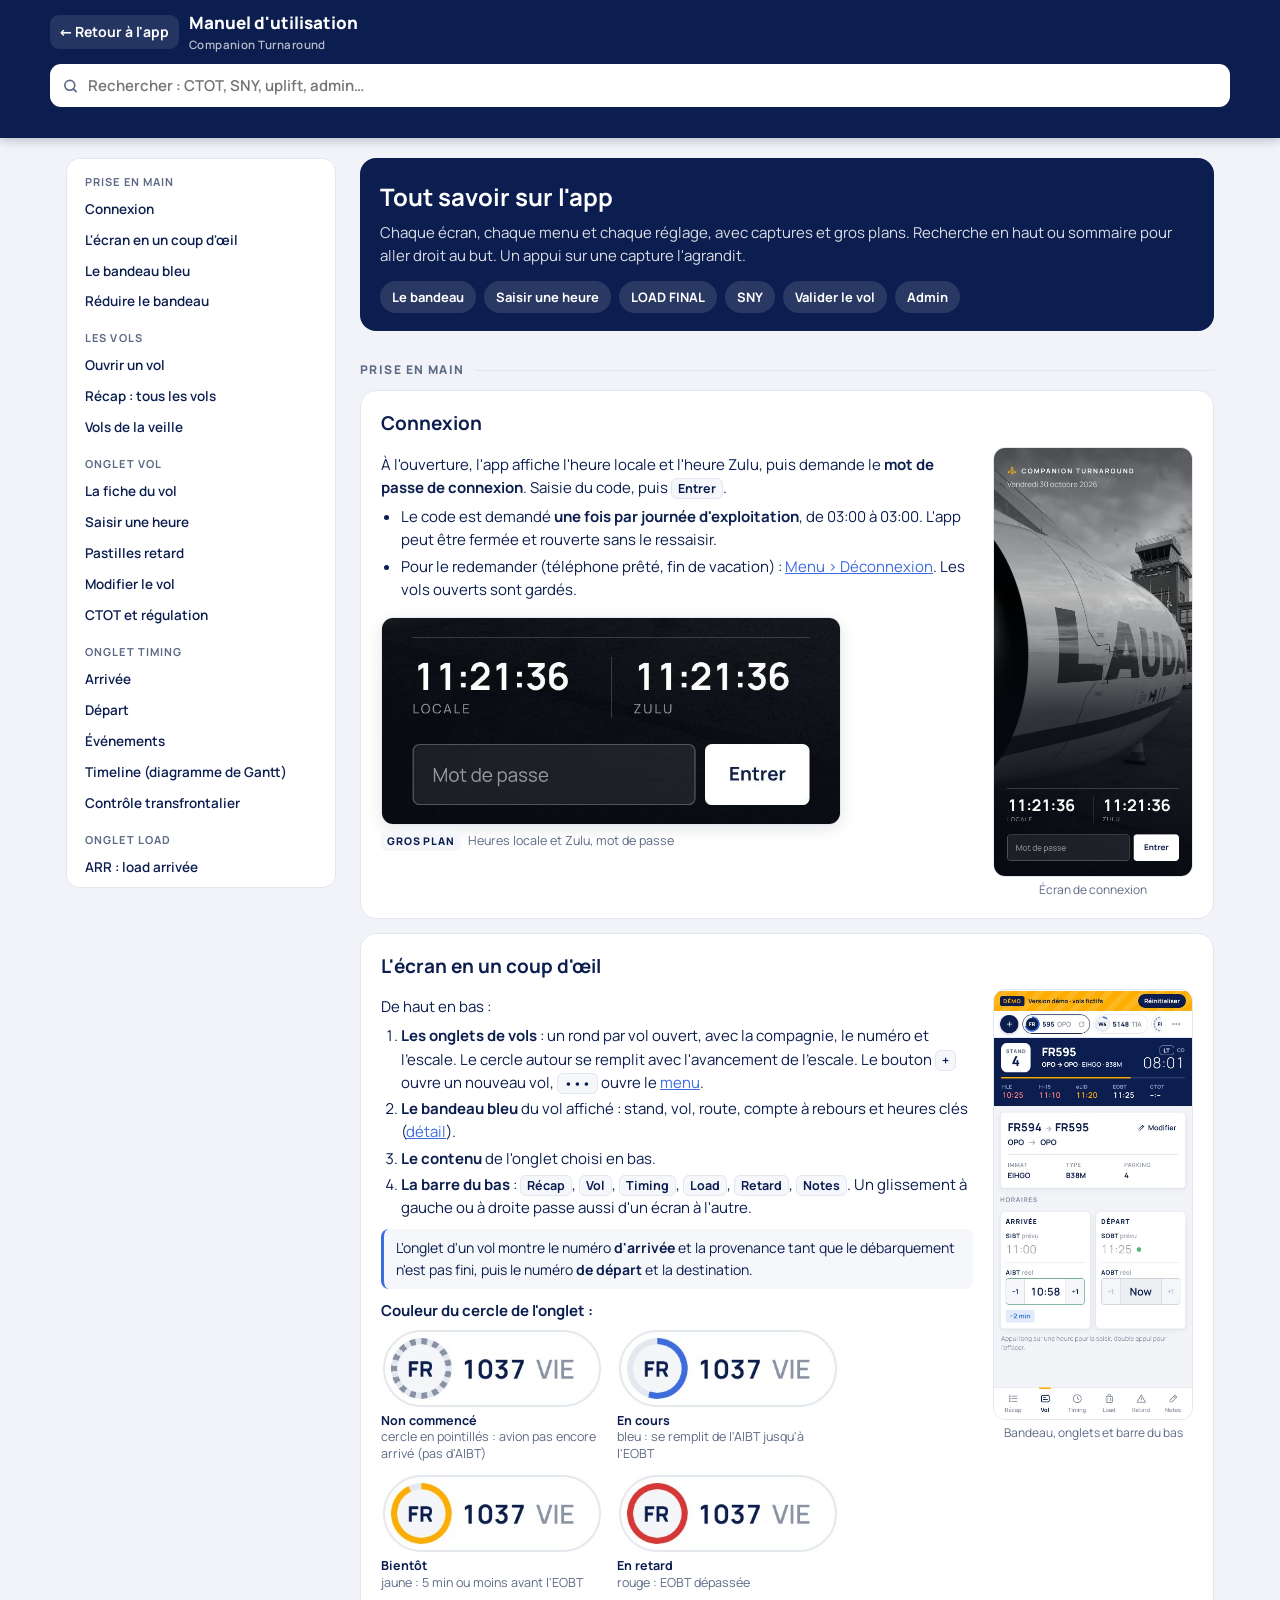
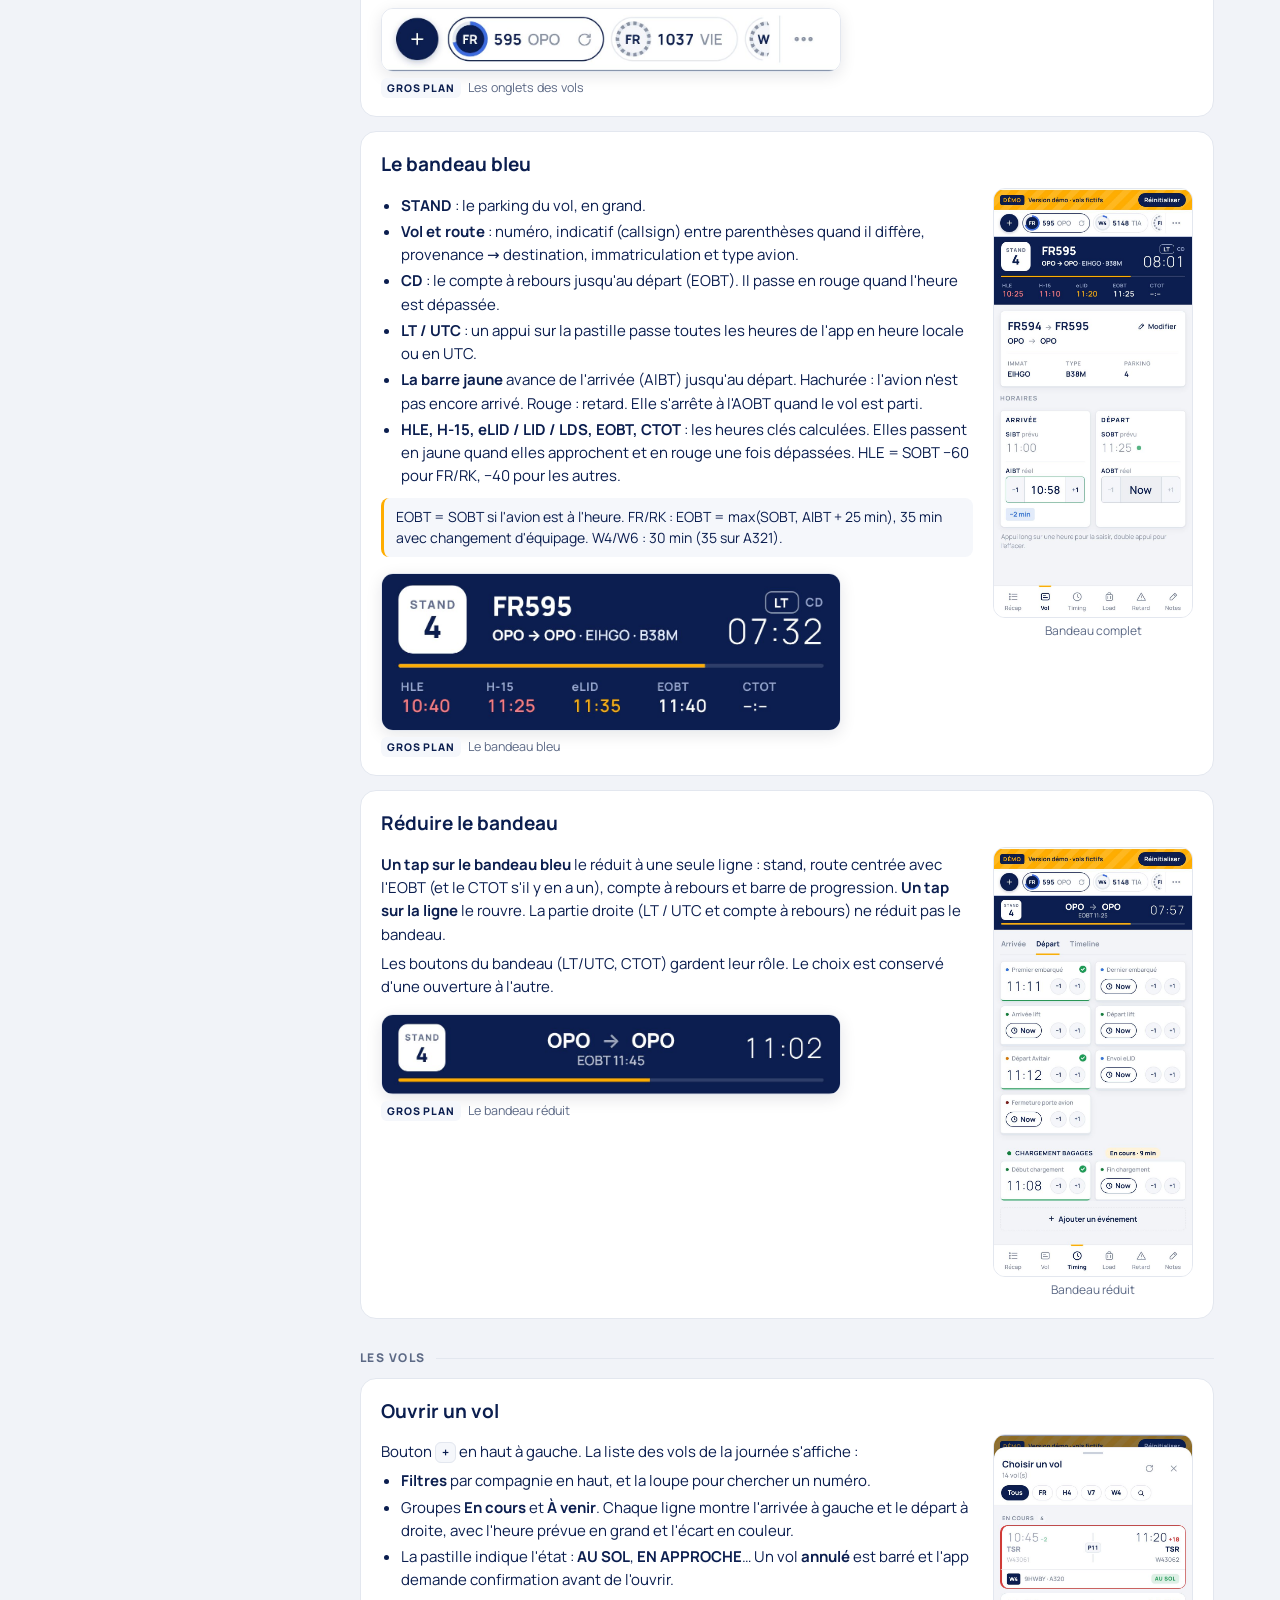
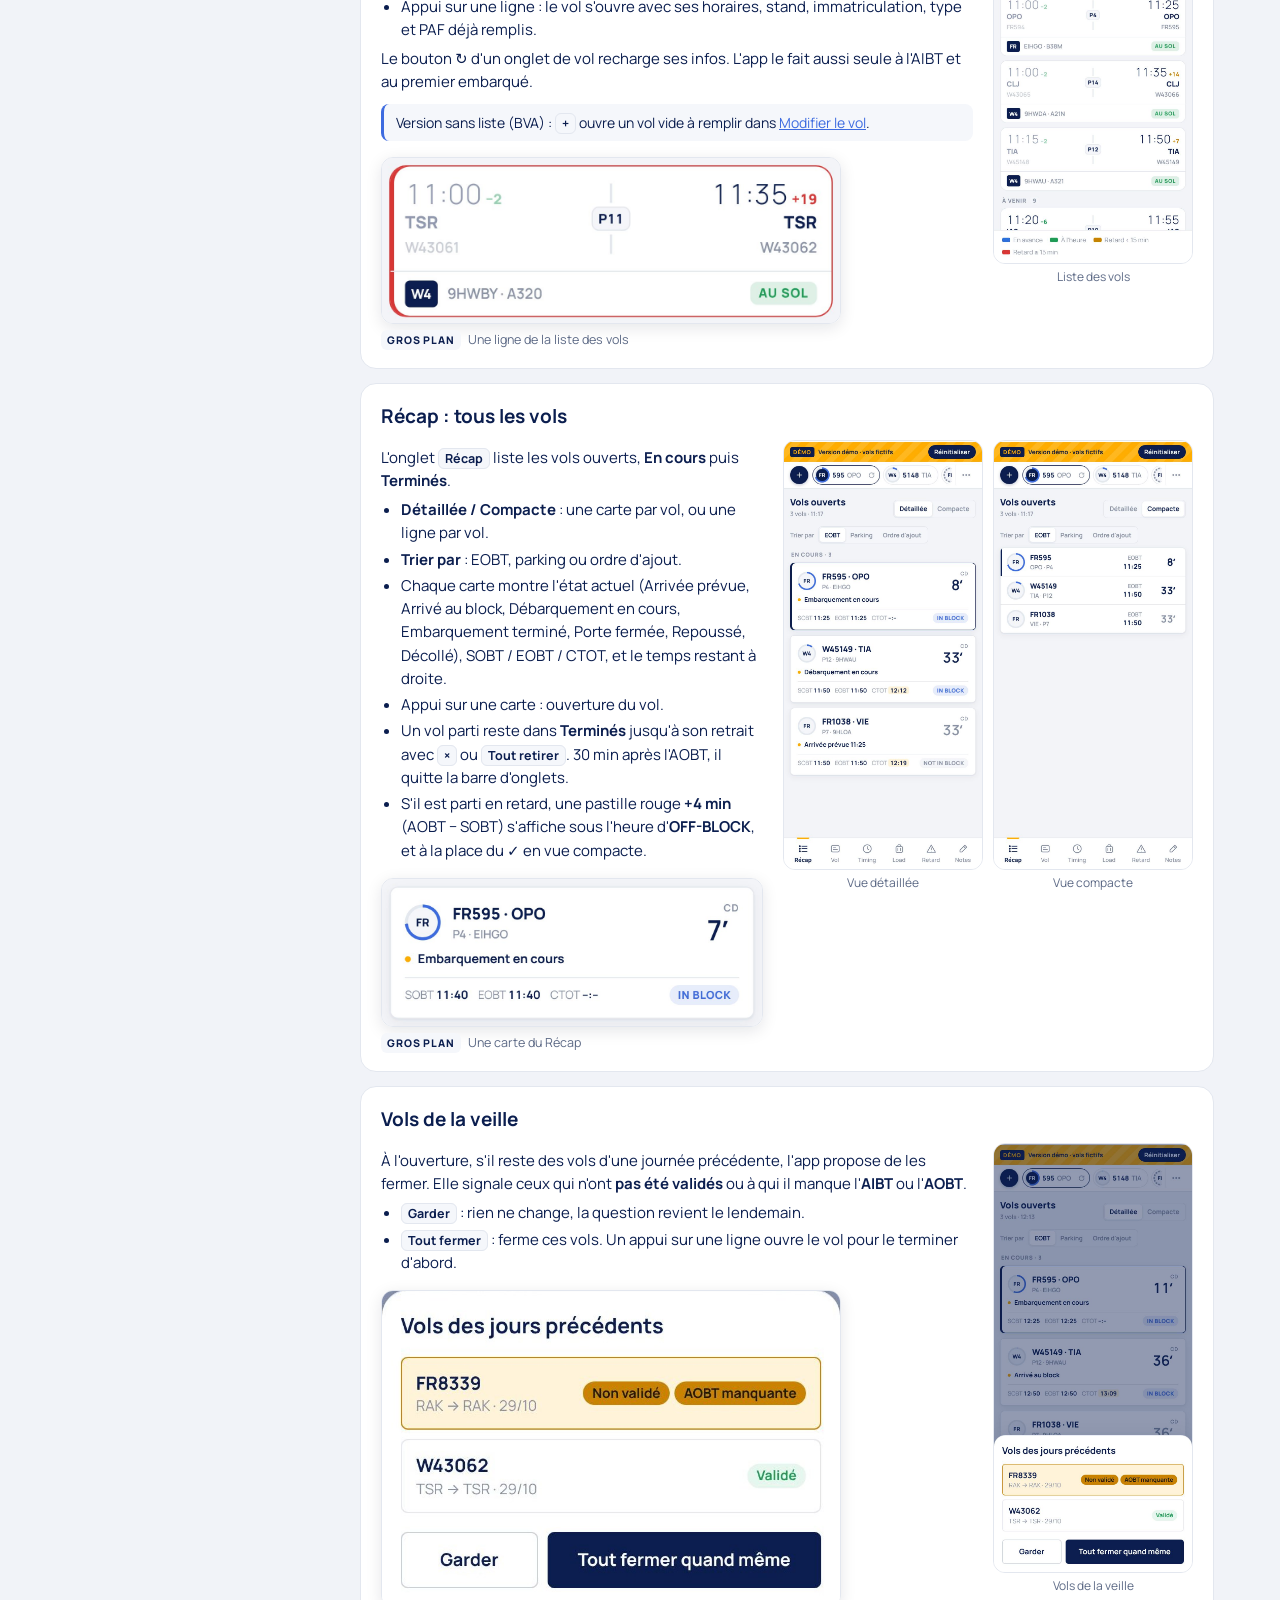
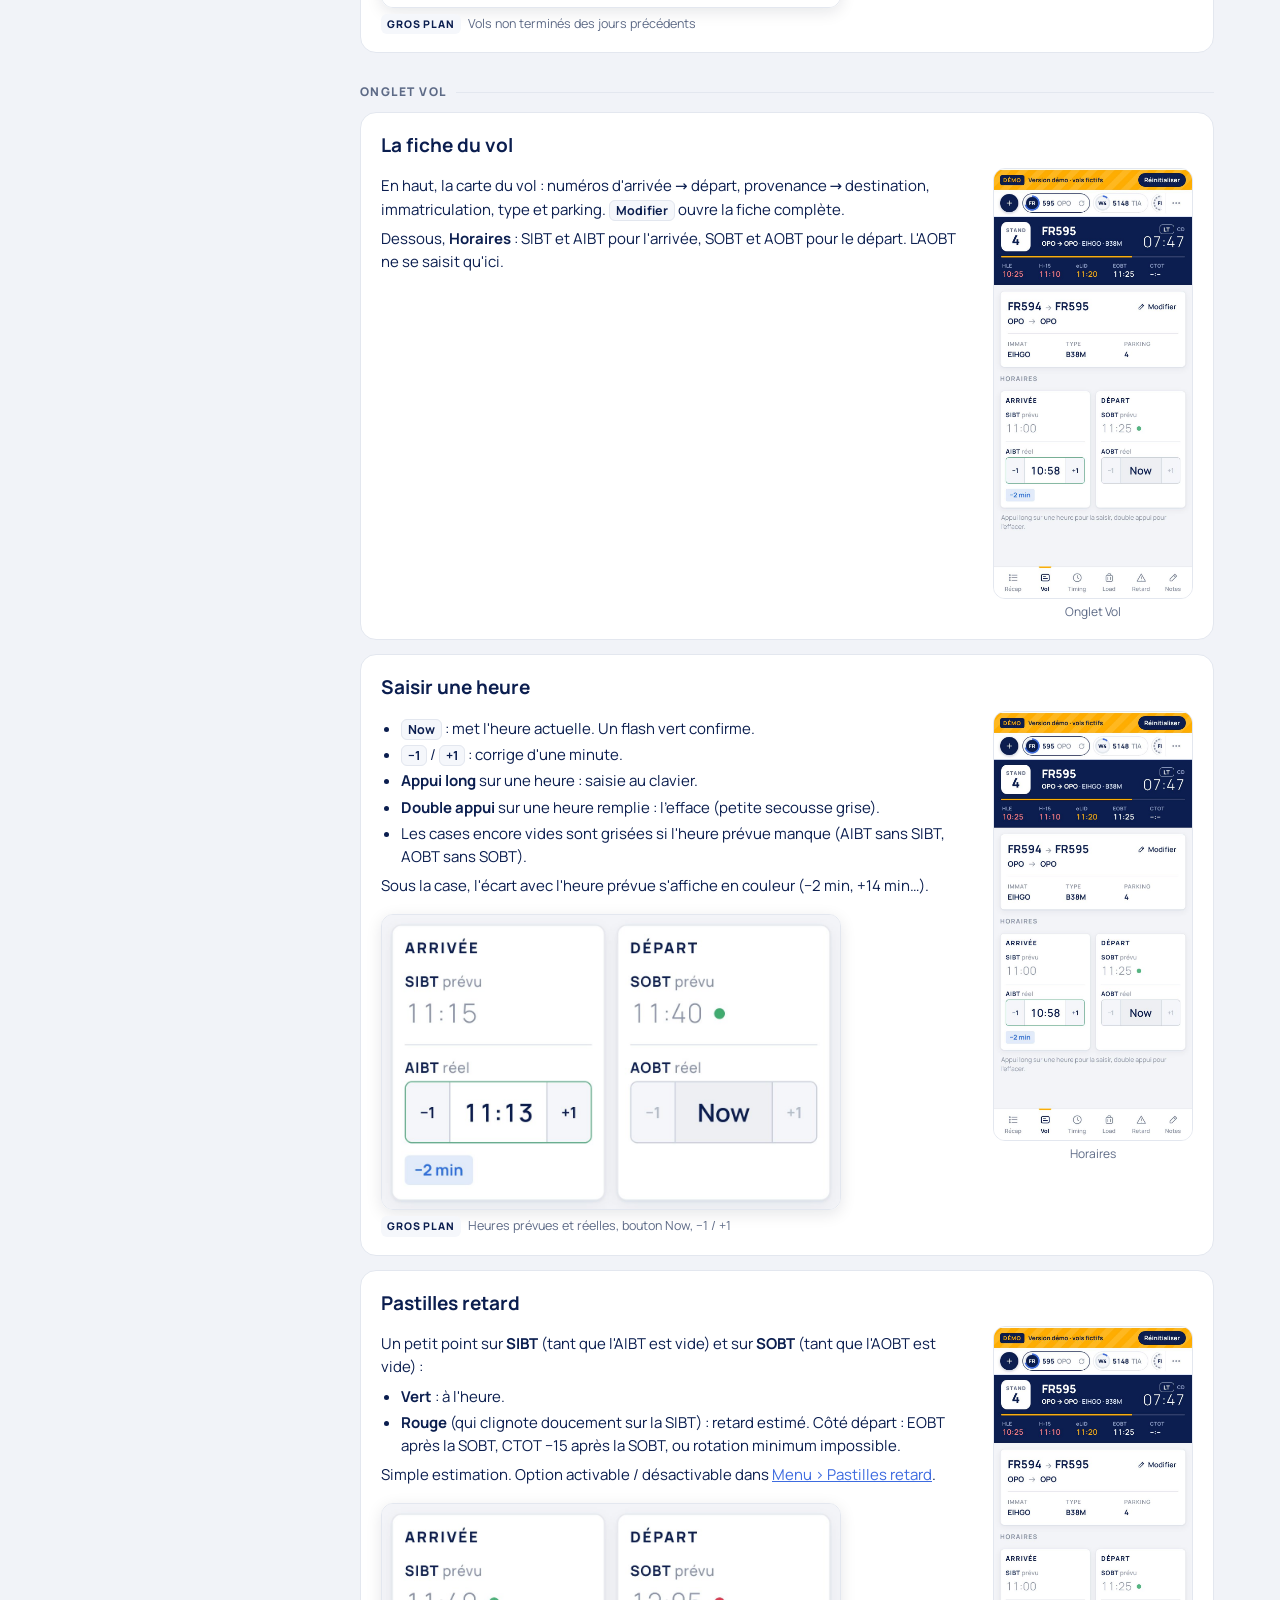
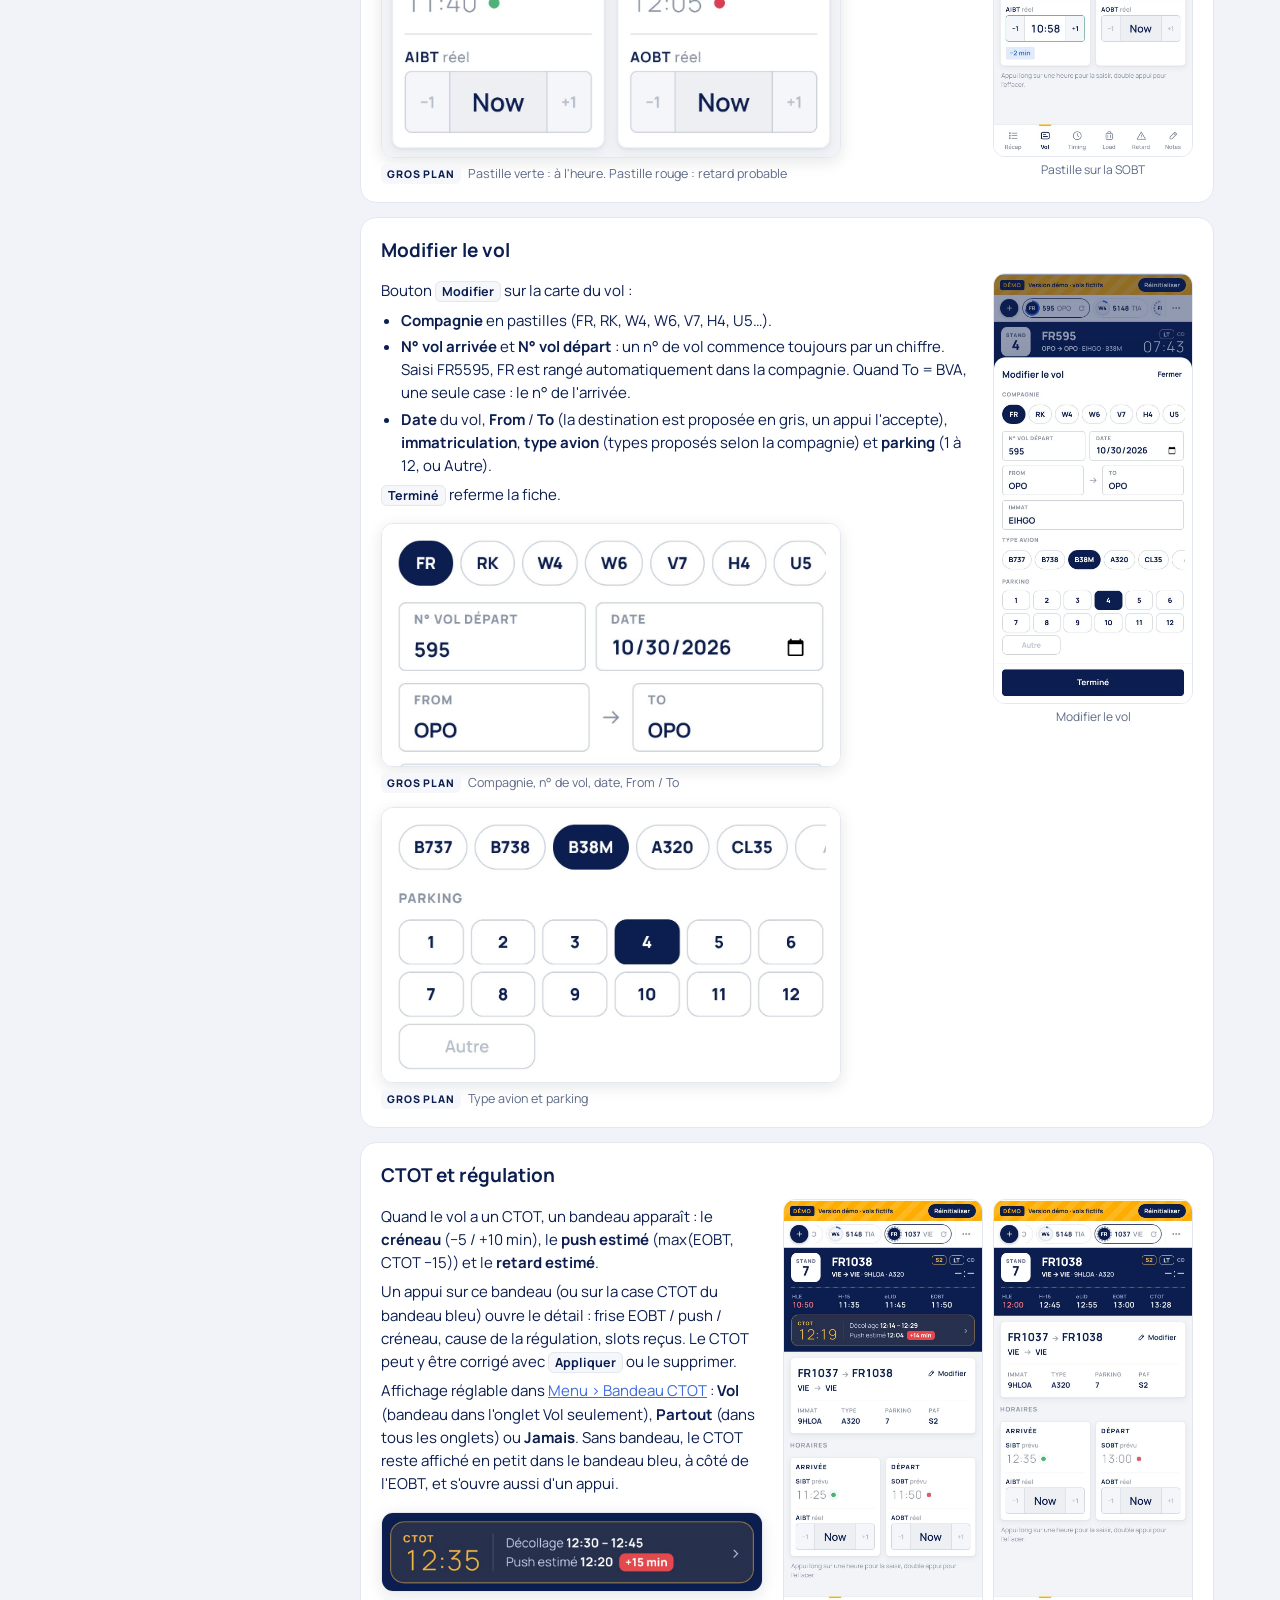
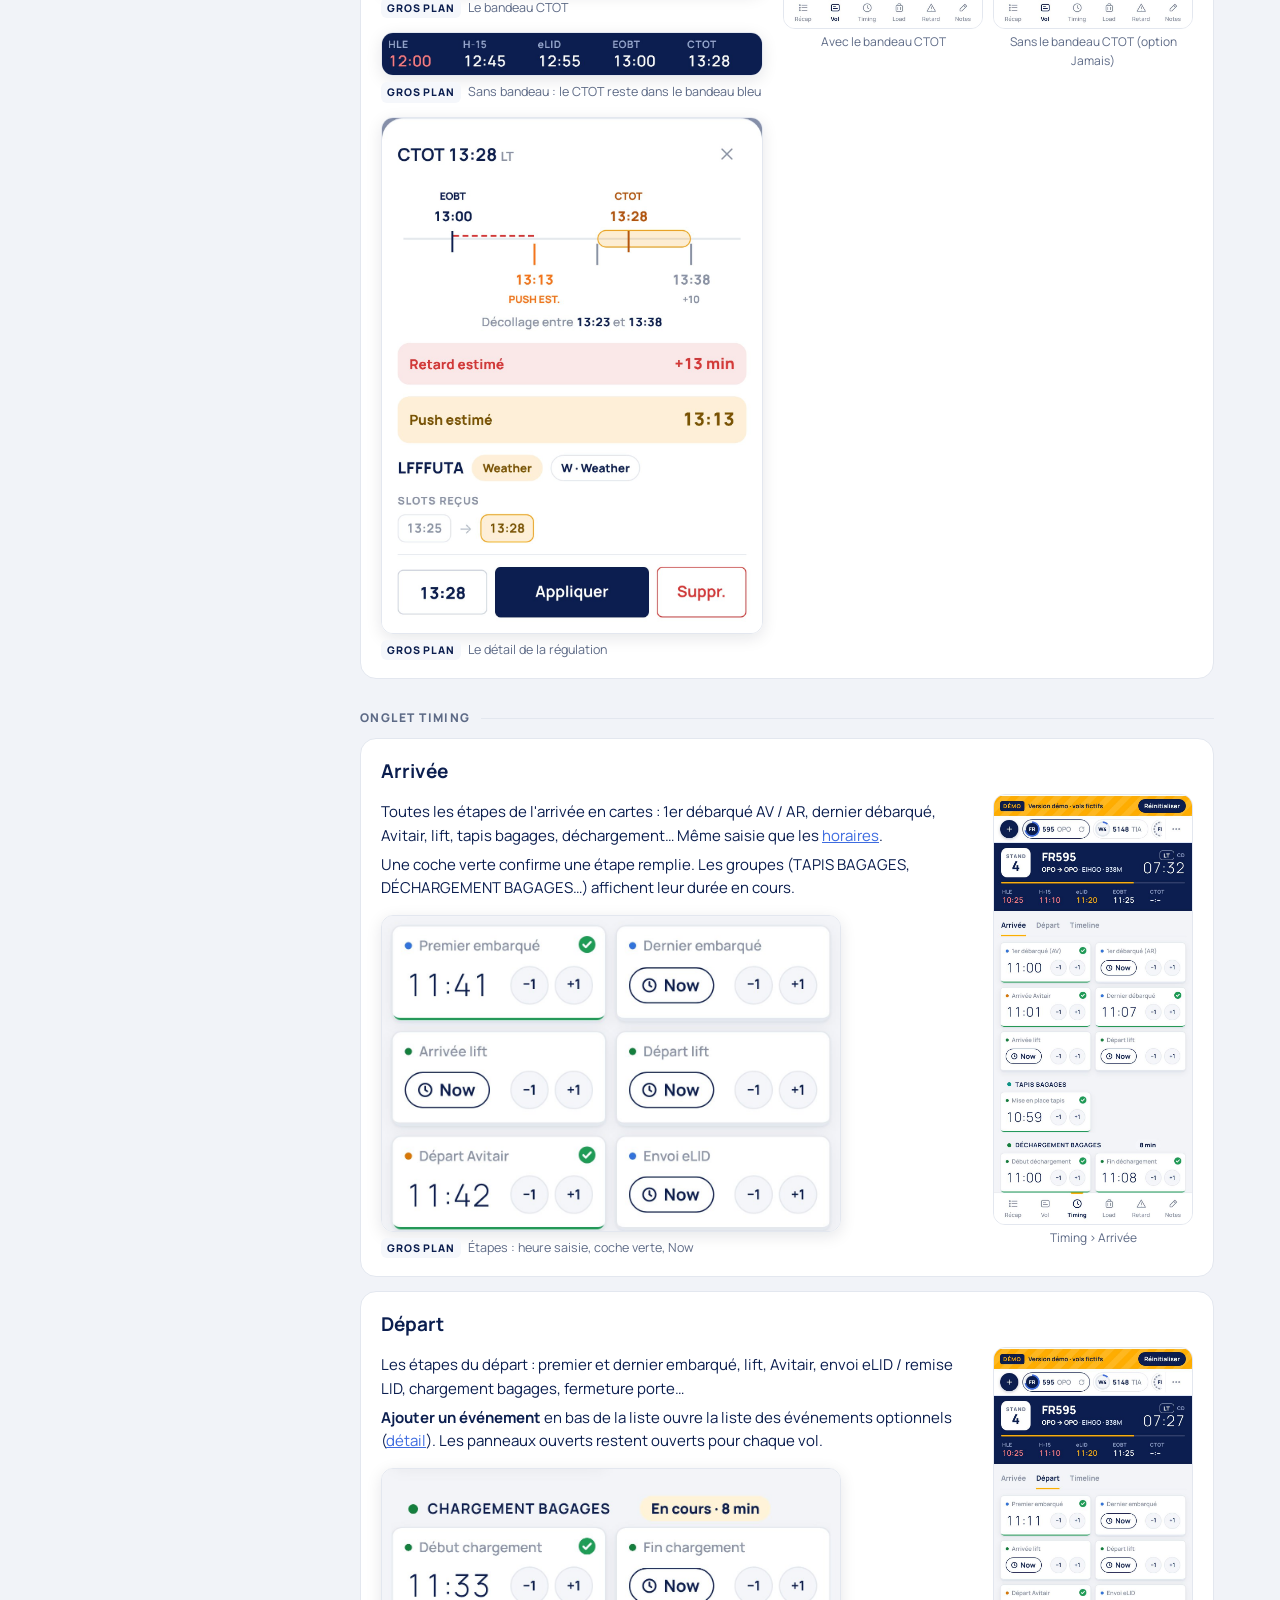
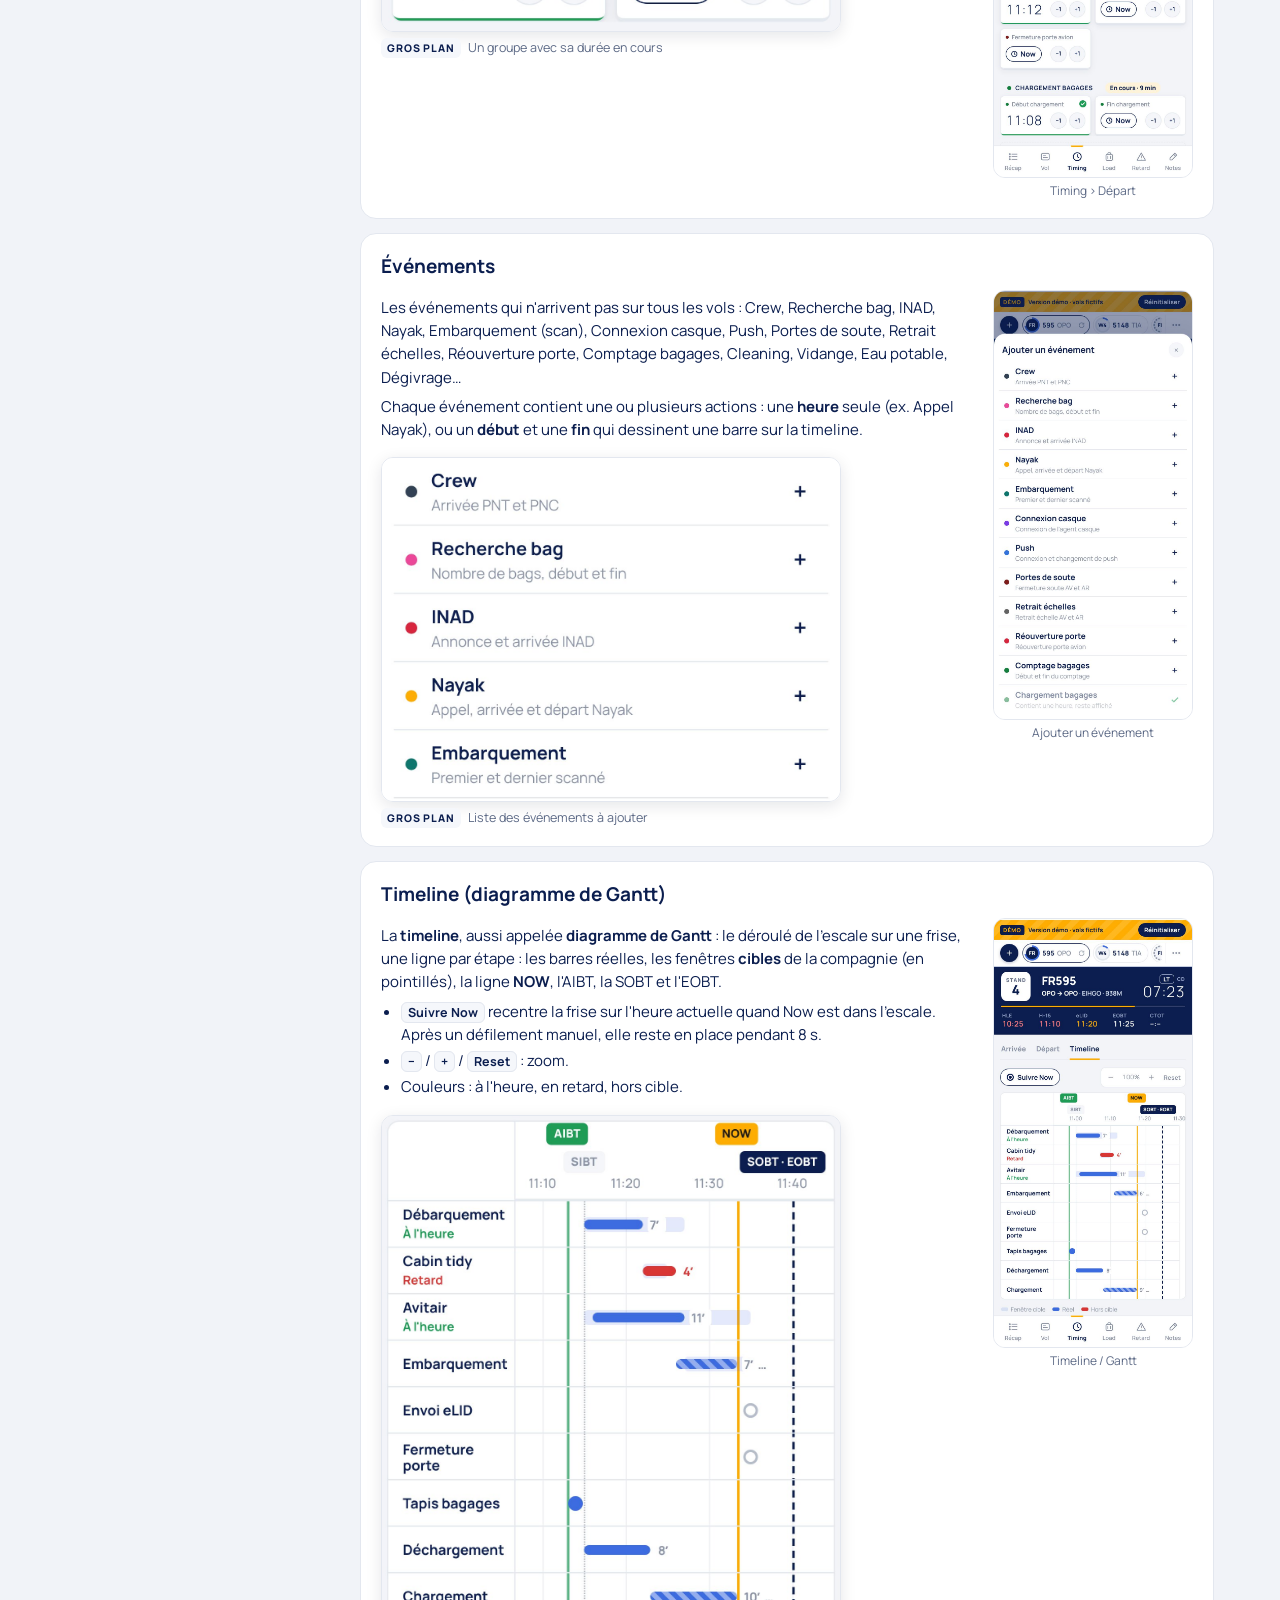
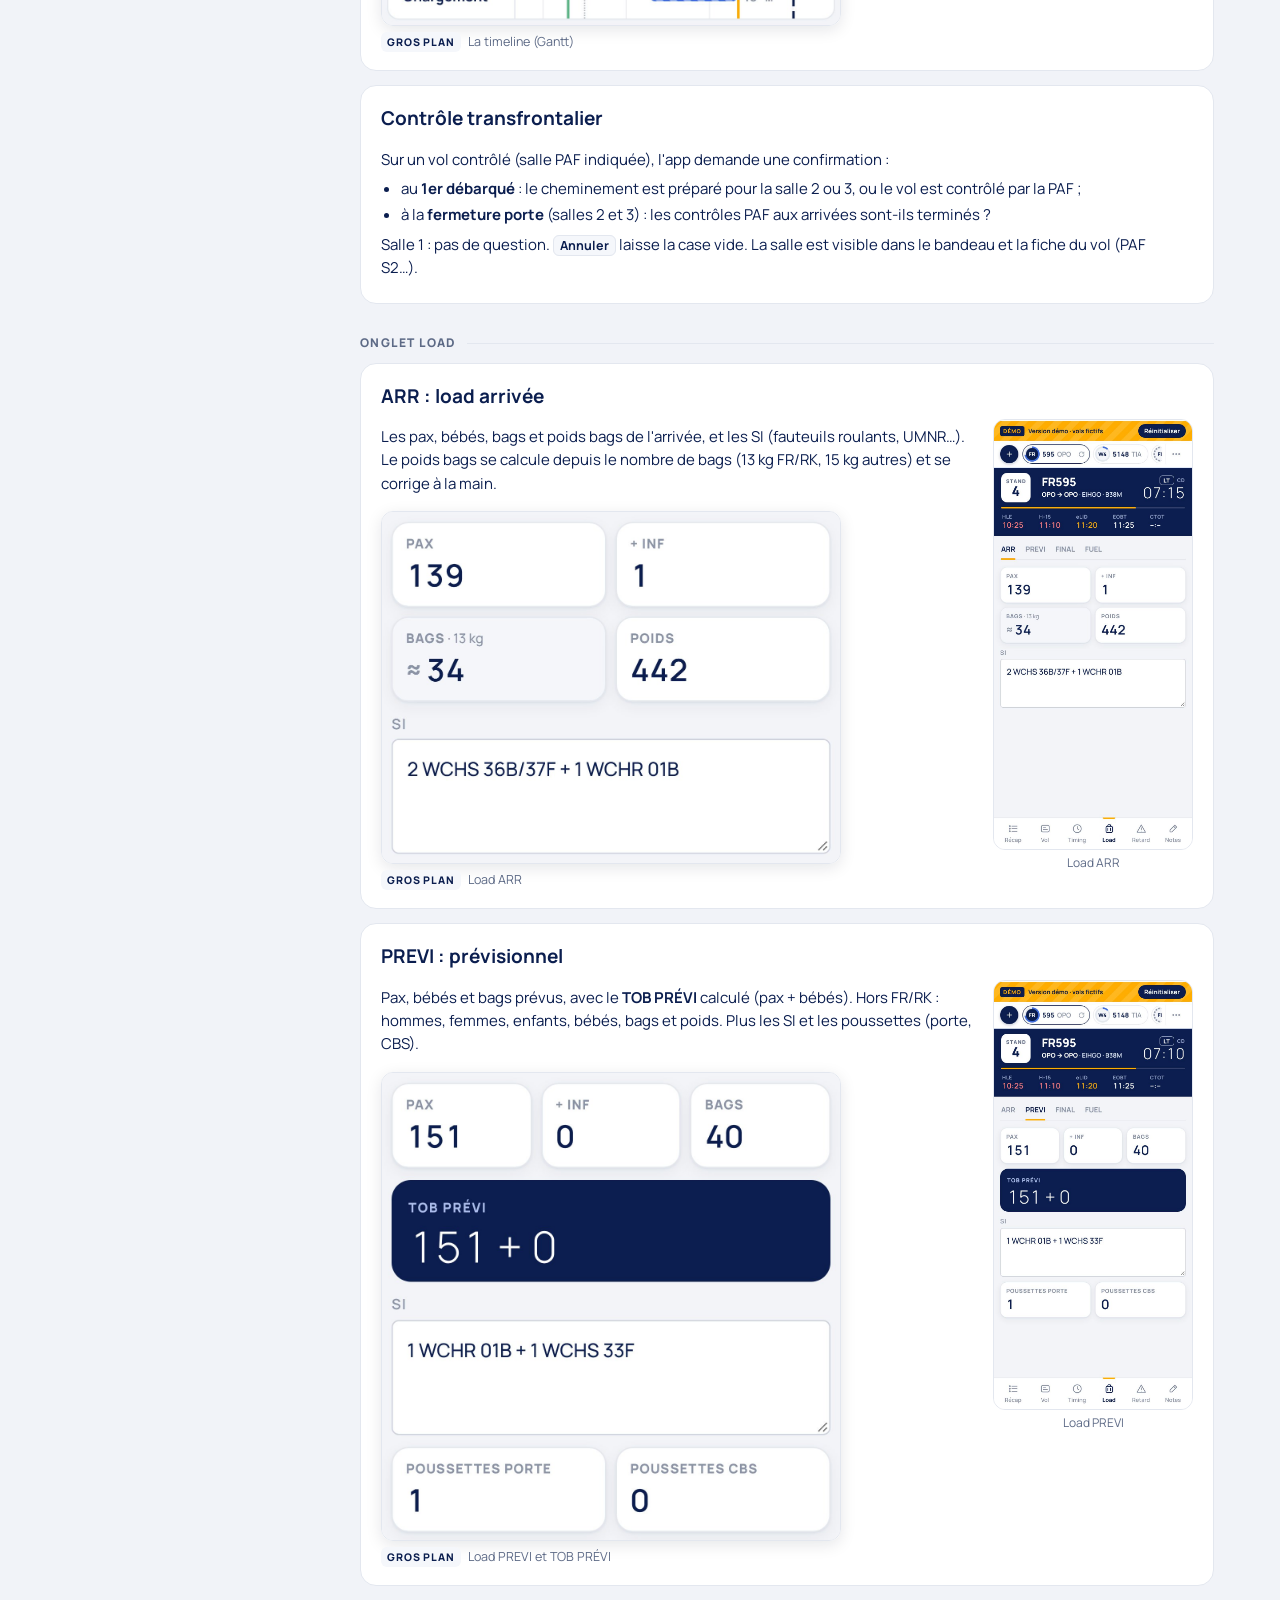
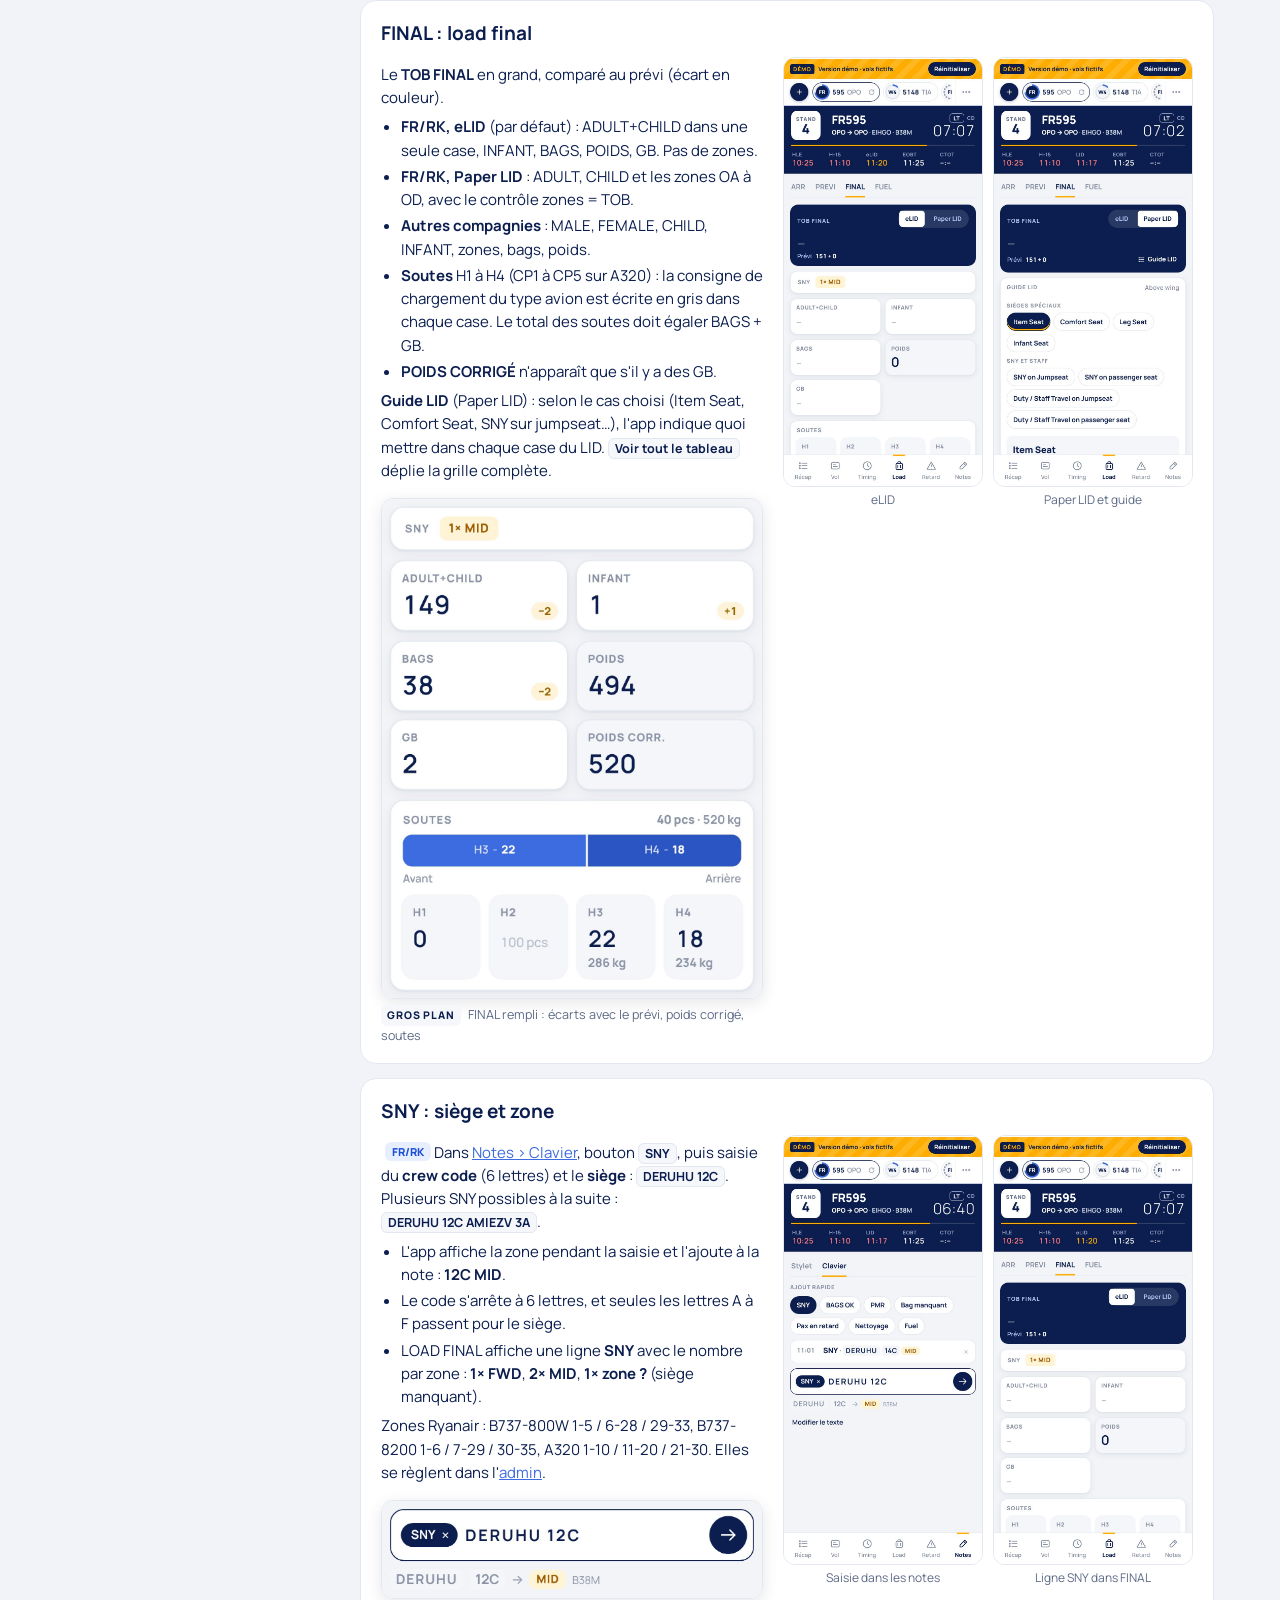
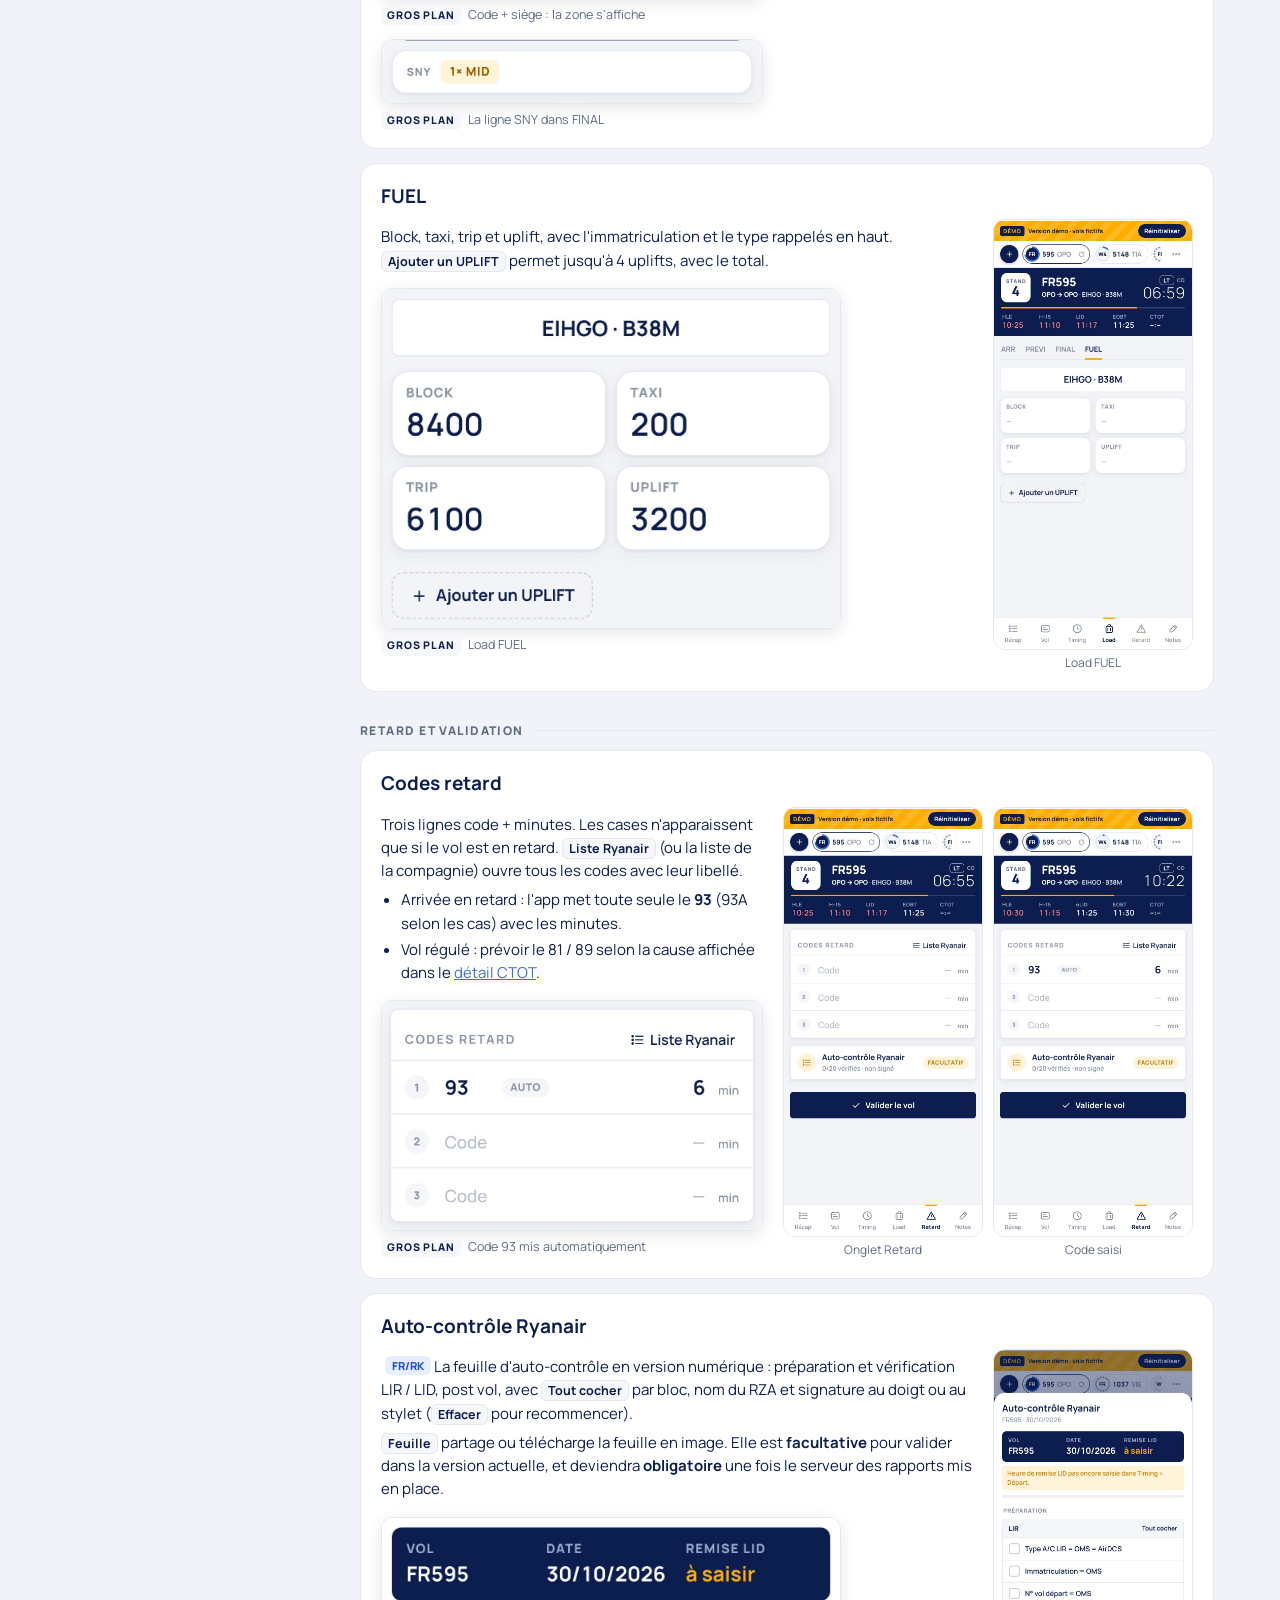
==== manuel.html @ 355d1b10 "v3.54: Récap, vol parti en retard = pastille rouge +N min sous l'off-block (et vue compacte) Co-Auth" ====
<!doctype html>
<html lang="fr">
<head>
<meta charset="utf-8">
<meta name="viewport" content="width=device-width, initial-scale=1, viewport-fit=cover">
<title>Manuel · Companion Turnaround</title>
<meta name="theme-color" content="#0B1E4F">
<link rel="stylesheet" href="./fonts/fonts.css">
<script>try{ if(localStorage.getItem('modeDark') === '1') document.documentElement.classList.add('dark'); }catch(e){}</script>
<style>
/* v3.50 : manuel d'utilisation (Hugo) — page à part, ouverte depuis le menu de l'app */
:root{--navy:#0B1E4F;--bg:#F1F3F8;--surf:#fff;--surf2:#F5F7FB;--fg:#0B1E4F;--muted:#5D6A86;--line:#E3E7EF;--yellow:#FFAD00;--red:#D93636;--ok:#1F9D57;--blue:#3D6BE0;--mark:#FFE7A3}
html.dark{--bg:#070F26;--surf:#0F1C3D;--surf2:#13234A;--fg:#E8EDF8;--muted:#9AA7C4;--line:#22335E;--mark:#6B4E00}
*{box-sizing:border-box}
html{scroll-behavior:smooth;scroll-padding-top:120px}
body{margin:0;background:var(--bg);color:var(--fg);font:15px/1.55 "Manrope",system-ui,sans-serif;-webkit-text-size-adjust:100%}
a{color:var(--blue)}
header{position:sticky;top:0;z-index:20;background:var(--navy);color:#fff;padding:calc(10px + env(safe-area-inset-top)) 16px 12px;box-shadow:0 2px 10px rgba(7,15,38,.25)}
.hrow{display:flex;align-items:center;gap:10px;max-width:1180px;margin:0 auto}
.back{color:#fff;text-decoration:none;font-weight:700;font-size:14px;display:inline-flex;align-items:center;gap:6px;padding:6px 10px;border-radius:9px;background:rgba(255,255,255,.1);white-space:nowrap}
.htitle{font-weight:800;font-size:17px;flex:1;min-width:0;white-space:nowrap;overflow:hidden;text-overflow:ellipsis}
.htitle small{display:block;font-weight:600;font-size:11.5px;opacity:.7;letter-spacing:.04em}
.tocbtn{border:0;background:rgba(255,255,255,.1);color:#fff;font:700 14px Manrope;border-radius:9px;padding:7px 11px;cursor:pointer}
.search{max-width:1180px;margin:10px auto 0;position:relative}
.search input{width:100%;border:0;border-radius:11px;padding:11px 40px 11px 38px;font:600 15px Manrope;background:#fff;color:#0B1E4F;outline:none}
.search svg{position:absolute;left:12px;top:50%;transform:translateY(-50%);width:17px;height:17px;color:#5D6A86}
.search .clr{position:absolute;right:6px;top:50%;transform:translateY(-50%);border:0;background:none;font:700 18px Manrope;color:#5D6A86;cursor:pointer;padding:4px 8px}
.count{max-width:1180px;margin:6px auto 0;font-size:12.5px;opacity:.8;min-height:1em}
.wrap{max-width:1180px;margin:0 auto;display:grid;grid-template-columns:270px 1fr;gap:24px;padding:20px 16px 80px}
nav.toc{position:sticky;top:150px;align-self:start;max-height:calc(100vh - 170px);overflow:auto;background:var(--surf);border:1px solid var(--line);border-radius:14px;padding:10px}
.toc h4{margin:12px 8px 4px;font-size:11px;letter-spacing:.1em;text-transform:uppercase;color:var(--muted)}
.toc h4:first-child{margin-top:4px}
.toc a{display:block;text-decoration:none;color:var(--fg);font-weight:600;font-size:13.5px;padding:5px 8px;border-radius:8px}
.toc a:hover,.toc a.on{background:var(--surf2)}
.toc a.on{color:var(--blue)}
.toc a[hidden],.toc h4[hidden]{display:none}
main{min-width:0}
.intro{background:var(--navy);color:#fff;border-radius:16px;padding:20px 20px 18px;margin-bottom:22px}
.intro h1{margin:0 0 6px;font-size:24px}
.intro p{margin:0;opacity:.85}
.chips{display:flex;flex-wrap:wrap;gap:8px;margin-top:14px}
.chips a{background:rgba(255,255,255,.12);color:#fff;text-decoration:none;font-weight:700;font-size:13px;border-radius:999px;padding:6px 12px}
.grp{margin:30px 0 10px;font-size:12px;letter-spacing:.12em;text-transform:uppercase;color:var(--muted);font-weight:800;display:flex;align-items:center;gap:10px}
.grp::after{content:"";flex:1;height:1px;background:var(--line)}
section{background:var(--surf);border:1px solid var(--line);border-radius:16px;padding:18px 20px;margin-bottom:14px}
section{scroll-margin-top:150px}
section[hidden],.grp[hidden],.intro[hidden]{display:none}
input[type=search]::-webkit-search-cancel-button{-webkit-appearance:none;display:none}
@media (max-width:600px){.htitle small{display:none}.htitle .full{display:none}}
@media (min-width:601px){.htitle .short{display:none}}
section h2{margin:0 0 8px;font-size:19px;display:flex;align-items:center;gap:10px}
section h2 .n{font-size:11px;font-weight:800;background:var(--surf2);color:var(--muted);border-radius:7px;padding:2px 7px}
section h3{font-size:15px;margin:16px 0 4px}
section p{margin:6px 0}
section ul,section ol{margin:6px 0;padding-left:20px}
section li{margin:3px 0}
.body{display:grid;grid-template-columns:1fr auto;gap:20px;align-items:start}
.shots{display:flex;gap:10px;flex-wrap:wrap;justify-content:flex-end;max-width:420px}
.shots figure{margin:0;width:200px}
.shots.wide{max-width:none}.shots.wide figure{width:100%}
.body.wide{grid-template-columns:1fr}
.shots img{width:100%;border-radius:12px;border:1px solid var(--line);cursor:zoom-in;display:block;background:var(--surf2)}
.rings{display:grid;grid-template-columns:1fr 1fr;gap:12px;margin:8px 0 4px;max-width:460px}
.rings figure{margin:0}
.rings img{width:100%;max-width:220px;display:block;border-radius:12px;cursor:zoom-in}
.rings figcaption{font-size:12.5px;color:var(--muted);margin-top:4px;line-height:1.35}
.rings figcaption b{color:var(--fg);display:block}
.zooms{display:flex;flex-direction:column;gap:14px;margin-top:16px;max-width:460px}
.zooms figure{margin:0}
.zooms img{width:100%;border-radius:12px;border:1px solid var(--line);box-shadow:0 4px 16px rgba(7,15,38,.10);cursor:zoom-in;display:block}
.zooms figcaption{font-size:12.5px;color:var(--muted);margin-top:6px}
.zooms .zt{display:inline-block;font-size:10.5px;font-weight:800;letter-spacing:.08em;text-transform:uppercase;color:var(--fg);background:var(--surf2);border-radius:6px;padding:2px 6px;margin-right:4px}
.shots figcaption{font-size:12px;color:var(--muted);margin-top:4px;text-align:center}
kbd,.k{font:700 12.5px Manrope;background:var(--surf2);border:1px solid var(--line);border-radius:6px;padding:1px 6px;white-space:nowrap}
.tip{background:var(--surf2);border-left:3px solid var(--yellow);border-radius:8px;padding:8px 12px;margin:10px 0;font-size:14px}
.tip.info{border-left-color:var(--blue)}
.tip.warn{border-left-color:var(--red)}
.tag{display:inline-block;font-size:11px;font-weight:800;border-radius:6px;padding:1px 7px;vertical-align:2px;margin-left:4px}
.t-fr{background:#E6EEFF;color:#1D4ED8}.t-demo{background:#FFF4D6;color:#A15C00}.t-pc{background:#E7F6EC;color:#1E7B3C}
html.dark .t-fr{background:#1B2B55;color:#9DB8FF}html.dark .t-demo{background:#3A2C0C;color:#FFC94D}html.dark .t-pc{background:#123A24;color:#7FD39C}
mark{background:var(--mark);color:inherit;border-radius:3px;padding:0 1px}
.empty{display:none;text-align:center;color:var(--muted);padding:40px 10px}
.lb{position:fixed;inset:0;background:rgba(5,10,25,.88);display:none;align-items:center;justify-content:center;z-index:50;padding:16px;cursor:zoom-out}
.lb.on{display:flex}
.lb img{max-width:100%;max-height:100%;border-radius:12px}
.top{position:fixed;right:16px;bottom:calc(16px + env(safe-area-inset-bottom));border:0;border-radius:50%;width:44px;height:44px;background:var(--navy);color:#fff;font:800 18px Manrope;box-shadow:0 4px 14px rgba(7,15,38,.3);cursor:pointer;display:none}
.top.on{display:block}
@media (max-width:860px){
  .wrap{grid-template-columns:1fr;padding:14px 12px 80px}
  nav.toc{position:fixed;inset:0 20% 0 0;top:0;max-height:none;border-radius:0 16px 16px 0;z-index:40;transform:translateX(-105%);transition:transform .25s;padding:calc(16px + env(safe-area-inset-top)) 12px 20px;box-shadow:4px 0 20px rgba(0,0,0,.25)}
  nav.toc.open{transform:none}
  .body{grid-template-columns:1fr}
  .shots{justify-content:flex-start;max-width:none}
  .shots figure{width:calc(50% - 5px)}
  section{padding:16px 14px}
  .scrim{position:fixed;inset:0;background:rgba(5,10,25,.4);z-index:39;display:none}
  .scrim.on{display:block}
}
@media (min-width:861px){.tocbtn{display:none}}
</style>
</head>
<body>
<header>
  <div class="hrow">
    <a class="back" href="./index.html" onclick="if(document.referrer && new URL(document.referrer).origin === location.origin && !/manuel/.test(document.referrer)){ history.back(); return false; }">← Retour à l'app</a>
    <div class="htitle"><span class="full">Manuel d'utilisation</span><span class="short">Manuel</span><small>Companion Turnaround</small></div>
    <button class="tocbtn" type="button" onclick="tocOpen(true)" aria-label="Ouvrir le sommaire">Sommaire</button>
  </div>
  <div class="search">
    <svg viewBox="0 0 24 24" fill="none" stroke="currentColor" stroke-width="2.4" stroke-linecap="round"><circle cx="11" cy="11" r="7"/><path d="m20 20-4-4"/></svg>
    <input id="q" type="search" placeholder="Rechercher : CTOT, SNY, uplift, admin…" autocomplete="off" aria-label="Rechercher dans le manuel">
    <button class="clr" type="button" id="qx" aria-label="Effacer la recherche" hidden>×</button>
  </div>
  <div class="count" id="count"></div>
</header>
<div class="scrim" id="scrim" onclick="tocOpen(false)"></div>
<div class="wrap">
  <nav class="toc" id="toc" aria-label="Sommaire"></nav>
  <main id="main">
    <div class="intro">
      <h1>Tout savoir sur l'app</h1>
      <p>Chaque écran, chaque menu et chaque réglage, avec captures et gros plans. Recherche en haut ou sommaire pour aller droit au but. Un appui sur une capture l'agrandit.</p>
      <div class="chips"><a href="#bandeau">Le bandeau</a><a href="#horaires">Saisir une heure</a><a href="#final">LOAD FINAL</a><a href="#sny">SNY</a><a href="#valider">Valider le vol</a><a href="#adm-acces">Admin</a></div>
    </div>
    <div id="secs"></div>
    <div class="empty" id="empty">Aucun résultat. Autres mots possibles : EOBT, Paper LID, dommages, publier…</div>
  </main>
</div>
<div class="lb" id="lb" onclick="this.classList.remove('on')"><img alt=""></div>
<button class="top" id="top" type="button" onclick="window.scrollTo({top:0})" aria-label="Revenir en haut">↑</button>

<script>
// Contenu du manuel : [groupe, id, titre, captures (manuel/img/*.jpg), texte HTML]
// IMGV : à changer quand des captures sont refaites (sinon le navigateur garde les anciennes)
const IMGV = '13';
const I = (f, c) => [f, c];
// gros plans (captures recadrées, haute définition) affichés sous le texte de la rubrique
const ZM = {
  connexion:[['z-connexion','Heures locale et Zulu, mot de passe']],
  veille:[['z-veille','Vols non terminés des jours précédents']],
  ecran:[['z-onglets','Les onglets des vols']],
  bandeau:[['z-bandeau','Le bandeau bleu']],
  'bandeau-reduit':[['z-bandeau-reduit','Le bandeau réduit']],
  ouvrir:[['z-liste-ligne','Une ligne de la liste des vols']],
  recap:[['z-recap-carte','Une carte du Récap']],
  horaires:[['z-horaires','Heures prévues et réelles, bouton Now, −1 / +1']],
  pastilles:[['z-pastille','Pastille verte : à l\'heure. Pastille rouge : retard probable']],
  modifier:[['z-modifier-haut','Compagnie, n° de vol, date, From / To'],['z-modifier-bas','Type avion et parking']],
  ctot:[['z-ctot','Le bandeau CTOT'],['z-ctot-petit','Sans bandeau : le CTOT reste dans le bandeau bleu'],['z-ctot-detail','Le détail de la régulation']],
  'timing-arr':[['z-timing-arr','Étapes : heure saisie, coche verte, Now']],
  'timing-dep':[['z-timing-dep','Un groupe avec sa durée en cours']],
  evenements:[['z-evenements','Liste des événements à ajouter']],
  timeline:[['z-timeline','La timeline (Gantt)']],
  'load-arr':[['z-load-arr','Load ARR']],
  'load-previ':[['z-load-previ','Load PREVI et TOB PRÉVI']],
  final:[['z-load-final','FINAL rempli : écarts avec le prévi, poids corrigé, soutes']],
  sny:[['z-sny-note','Code + siège : la zone s\'affiche'],['z-sny-final','La ligne SNY dans FINAL']],
  fuel:[['z-load-fuel','Load FUEL']],
  retard:[['z-codes-retard','Code 93 mis automatiquement']],
  'auto-controle':[['z-ac-tete','En-tête et premier bloc à cocher'],['z-ac-signature','Signature au doigt ou au stylet']],
  nightstop:[['z-ns-ligne','La ligne Nightstop dans l\'onglet Retard'],['z-ns-plein-ecran','Silhouette en plein écran paysage : un appui pose une croix']],
  valider:[['z-valider','Auto-contrôle et Valider le vol']],
  notes:[['z-notes-journal','Ajout rapide et journal des notes']],
  'menu-reglages':[['z-reglages','Les réglages du menu']],
  annuaire:[['z-annuaire','Contacts : un appui pour appeler']],
  dommages:[['z-dommages','Type de dommage et photo']],
  panneau:[['z-panneau-saisie','Message et couleurs'],['z-panneau-plein-ecran','Rendu plein écran, téléphone à l\'horizontale']],
  frequences:[['z-frequences','Les fréquences']],
  degivrage:[['z-degivrage','Holdover times selon température et concentration']],
  demo:[['z-nouveautes','La fenêtre Nouveautés']],
  'menu-fin':[['z-effacer','Effacer les données du vol'],['z-fermer','Fermer le vol']]
};
const S = [
// ───────── Prise en main
['Prise en main','connexion','Connexion',[I('connexion','Écran de connexion')],`
<p>À l'ouverture, l'app affiche l'heure locale et l'heure Zulu, puis demande le <b>mot de passe de connexion</b>. Saisie du code, puis <span class="k">Entrer</span>.</p>
<ul><li>Le code est demandé <b>une fois par journée d'exploitation</b>, de 03:00 à 03:00. L'app peut être fermée et rouverte sans le ressaisir.</li>
<li>Pour le redemander (téléphone prêté, fin de vacation) : <a href="#menu-fin">Menu › Déconnexion</a>. Les vols ouverts sont gardés.</li></ul>`],
['Prise en main','ecran','L\'écran en un coup d\'œil',[I('onglets-bandeau','Bandeau, onglets et barre du bas')],`
<p>De haut en bas :</p>
<ol><li><b>Les onglets de vols</b> : un rond par vol ouvert, avec la compagnie, le numéro et l'escale. Le cercle autour se remplit avec l'avancement de l'escale. Le bouton <span class="k">+</span> ouvre un nouveau vol, <span class="k">•••</span> ouvre le <a href="#menu-reglages">menu</a>.</li>
<li><b>Le bandeau bleu</b> du vol affiché : stand, vol, route, compte à rebours et heures clés (<a href="#bandeau">détail</a>).</li>
<li><b>Le contenu</b> de l'onglet choisi en bas.</li>
<li><b>La barre du bas</b> : <span class="k">Récap</span>, <span class="k">Vol</span>, <span class="k">Timing</span>, <span class="k">Load</span>, <span class="k">Retard</span>, <span class="k">Notes</span>. Un glissement à gauche ou à droite passe aussi d'un écran à l'autre.</li></ol>
<div class="tip info">L'onglet d'un vol montre le numéro <b>d'arrivée</b> et la provenance tant que le débarquement n'est pas fini, puis le numéro <b>de départ</b> et la destination.</div>
<p><b>Couleur du cercle de l'onglet :</b></p><div class="rings"><figure><img loading="lazy" src="./manuel/img/z-onglet-attente.jpg?v=2" alt="Non commencé"><figcaption><b>Non commencé</b> cercle en pointillés : avion pas encore arrivé (pas d'AIBT)</figcaption></figure><figure><img loading="lazy" src="./manuel/img/z-onglet-encours.jpg?v=2" alt="En cours"><figcaption><b>En cours</b> bleu : se remplit de l'AIBT jusqu'à l'EOBT</figcaption></figure><figure><img loading="lazy" src="./manuel/img/z-onglet-bientot.jpg?v=2" alt="Bientôt"><figcaption><b>Bientôt</b> jaune : 5 min ou moins avant l'EOBT</figcaption></figure><figure><img loading="lazy" src="./manuel/img/z-onglet-retard.jpg?v=2" alt="En retard"><figcaption><b>En retard</b> rouge : EOBT dépassée</figcaption></figure></div>`],
['Prise en main','bandeau','Le bandeau bleu',[I('onglets-bandeau','Bandeau complet')],`
<ul><li><b>STAND</b> : le parking du vol, en grand.</li>
<li><b>Vol et route</b> : numéro, indicatif (callsign) entre parenthèses quand il diffère, provenance → destination, immatriculation et type avion.</li>
<li><b>CD</b> : le compte à rebours jusqu'au départ (EOBT). Il passe en rouge quand l'heure est dépassée.</li>
<li><b>LT / UTC</b> : un appui sur la pastille passe toutes les heures de l'app en heure locale ou en UTC.</li>
<li><b>La barre jaune</b> avance de l'arrivée (AIBT) jusqu'au départ. Hachurée : l'avion n'est pas encore arrivé. Rouge : retard. Elle s'arrête à l'AOBT quand le vol est parti.</li>
<li><b>HLE, H-15, eLID / LID / LDS, EOBT, CTOT</b> : les heures clés calculées. Elles passent en jaune quand elles approchent et en rouge une fois dépassées. HLE = SOBT −60 pour FR/RK, −40 pour les autres.</li></ul>
<div class="tip">EOBT = SOBT si l'avion est à l'heure. FR/RK : EOBT = max(SOBT, AIBT + 25 min), 35 min avec changement d'équipage. W4/W6 : 30 min (35 sur A321).</div>`],
['Prise en main','bandeau-reduit','Réduire le bandeau',[I('bandeau-reduit','Bandeau réduit')],`
<p><b>Un tap sur le bandeau bleu</b> le réduit à une seule ligne : stand, route centrée avec l'EOBT (et le CTOT s'il y en a un), compte à rebours et barre de progression. <b>Un tap sur la ligne</b> le rouvre. La partie droite (LT / UTC et compte à rebours) ne réduit pas le bandeau.</p>
<p>Les boutons du bandeau (LT/UTC, CTOT) gardent leur rôle. Le choix est conservé d'une ouverture à l'autre.</p>`],
// ───────── Vols
['Les vols','ouvrir','Ouvrir un vol',[I('ouvrir-vol','Liste des vols')],`
<p>Bouton <span class="k">+</span> en haut à gauche. La liste des vols de la journée s'affiche :</p>
<ul><li><b>Filtres</b> par compagnie en haut, et la loupe pour chercher un numéro.</li>
<li>Groupes <b>En cours</b> et <b>À venir</b>. Chaque ligne montre l'arrivée à gauche et le départ à droite, avec l'heure prévue en grand et l'écart en couleur.</li>
<li>La pastille indique l'état : <b>AU SOL</b>, <b>EN APPROCHE</b>… Un vol <b>annulé</b> est barré et l'app demande confirmation avant de l'ouvrir.</li>
<li>Appui sur une ligne : le vol s'ouvre avec ses horaires, stand, immatriculation, type et PAF déjà remplis.</li></ul>
<p>Le bouton ↻ d'un onglet de vol recharge ses infos. L'app le fait aussi seule à l'AIBT et au premier embarqué.</p>
<div class="tip info">Version sans liste (BVA) : <span class="k">+</span> ouvre un vol vide à remplir dans <a href="#modifier">Modifier le vol</a>.</div>`],
['Les vols','recap','Récap : tous les vols',[I('recap-detail','Vue détaillée'),I('recap-compact','Vue compacte')],`
<p>L'onglet <span class="k">Récap</span> liste les vols ouverts, <b>En cours</b> puis <b>Terminés</b>.</p>
<ul><li><b>Détaillée / Compacte</b> : une carte par vol, ou une ligne par vol.</li>
<li><b>Trier par</b> : EOBT, parking ou ordre d'ajout.</li>
<li>Chaque carte montre l'état actuel (Arrivée prévue, Arrivé au block, Débarquement en cours, Embarquement terminé, Porte fermée, Repoussé, Décollé), SOBT / EOBT / CTOT, et le temps restant à droite.</li>
<li>Appui sur une carte : ouverture du vol.</li>
<li>Un vol parti reste dans <b>Terminés</b> jusqu'à son retrait avec <span class="k">×</span> ou <span class="k">Tout retirer</span>. 30 min après l'AOBT, il quitte la barre d'onglets.</li>
<li>S'il est parti en retard, une pastille rouge <b>+4 min</b> (AOBT − SOBT) s'affiche sous l'heure d'<b>OFF-BLOCK</b>, et à la place du ✓ en vue compacte.</li></ul>`],
['Les vols','veille','Vols de la veille',[I('vols-veille','Vols de la veille')],`
<p>À l'ouverture, s'il reste des vols d'une journée précédente, l'app propose de les fermer. Elle signale ceux qui n'ont <b>pas été validés</b> ou à qui il manque l'<b>AIBT</b> ou l'<b>AOBT</b>.</p>
<ul><li><span class="k">Garder</span> : rien ne change, la question revient le lendemain.</li>
<li><span class="k">Tout fermer</span> : ferme ces vols. Un appui sur une ligne ouvre le vol pour le terminer d'abord.</li></ul>`],
// ───────── Vol
['Onglet Vol','vol','La fiche du vol',[I('vol','Onglet Vol')],`
<p>En haut, la carte du vol : numéros d'arrivée → départ, provenance → destination, immatriculation, type et parking. <span class="k">Modifier</span> ouvre la fiche complète.</p>
<p>Dessous, <b>Horaires</b> : SIBT et AIBT pour l'arrivée, SOBT et AOBT pour le départ. L'AOBT ne se saisit qu'ici.</p>`],
['Onglet Vol','horaires','Saisir une heure',[I('vol','Horaires')],`
<ul><li><span class="k">Now</span> : met l'heure actuelle. Un flash vert confirme.</li>
<li><span class="k">−1</span> / <span class="k">+1</span> : corrige d'une minute.</li>
<li><b>Appui long</b> sur une heure : saisie au clavier.</li>
<li><b>Double appui</b> sur une heure remplie : l'efface (petite secousse grise).</li>
<li>Les cases encore vides sont grisées si l'heure prévue manque (AIBT sans SIBT, AOBT sans SOBT).</li></ul>
<p>Sous la case, l'écart avec l'heure prévue s'affiche en couleur (−2 min, +14 min…).</p>`],
['Onglet Vol','pastilles','Pastilles retard',[I('vol','Pastille sur la SOBT')],`
<p>Un petit point sur <b>SIBT</b> (tant que l'AIBT est vide) et sur <b>SOBT</b> (tant que l'AOBT est vide) :</p>
<ul><li><b>Vert</b> : à l'heure.</li><li><b>Rouge</b> (qui clignote doucement sur la SIBT) : retard estimé. Côté départ : EOBT après la SOBT, CTOT −15 après la SOBT, ou rotation minimum impossible.</li></ul>
<p>Simple estimation. Option activable / désactivable dans <a href="#menu-reglages">Menu › Pastilles retard</a>.</p>`],
['Onglet Vol','modifier','Modifier le vol',[I('vol-modifier','Modifier le vol')],`
<p>Bouton <span class="k">Modifier</span> sur la carte du vol :</p>
<ul><li><b>Compagnie</b> en pastilles (FR, RK, W4, W6, V7, H4, U5…).</li>
<li><b>N° vol arrivée</b> et <b>N° vol départ</b> : un n° de vol commence toujours par un chiffre. Saisi FR5595, FR est rangé automatiquement dans la compagnie. Quand To = BVA, une seule case : le n° de l'arrivée.</li>
<li><b>Date</b> du vol, <b>From</b> / <b>To</b> (la destination est proposée en gris, un appui l'accepte), <b>immatriculation</b>, <b>type avion</b> (types proposés selon la compagnie) et <b>parking</b> (1 à 12, ou Autre).</li></ul>
<p><span class="k">Terminé</span> referme la fiche.</p>`],
['Onglet Vol','ctot','CTOT et régulation',[I('vol-ctot','Avec le bandeau CTOT'),I('vol-ctot-petit','Sans le bandeau CTOT (option Jamais)')],`
<p>Quand le vol a un CTOT, un bandeau apparaît : le <b>créneau</b> (−5 / +10 min), le <b>push estimé</b> (max(EOBT, CTOT −15)) et le <b>retard estimé</b>.</p>
<p>Un appui sur ce bandeau (ou sur la case CTOT du bandeau bleu) ouvre le détail : frise EOBT / push / créneau, cause de la régulation, slots reçus. Le CTOT peut y être corrigé avec <span class="k">Appliquer</span> ou le supprimer.</p>
<p>Affichage réglable dans <a href="#menu-reglages">Menu › Bandeau CTOT</a> : <b>Vol</b> (bandeau dans l'onglet Vol seulement), <b>Partout</b> (dans tous les onglets) ou <b>Jamais</b>. Sans bandeau, le CTOT reste affiché en petit dans le bandeau bleu, à côté de l'EOBT, et s'ouvre aussi d'un appui.</p>`],
// ───────── Timing
['Onglet Timing','timing-arr','Arrivée',[I('timing-arrivee','Timing › Arrivée')],`
<p>Toutes les étapes de l'arrivée en cartes : 1er débarqué AV / AR, dernier débarqué, Avitair, lift, tapis bagages, déchargement… Même saisie que les <a href="#horaires">horaires</a>.</p>
<p>Une coche verte confirme une étape remplie. Les groupes (TAPIS BAGAGES, DÉCHARGEMENT BAGAGES…) affichent leur durée en cours.</p>`],
['Onglet Timing','timing-dep','Départ',[I('timing-depart','Timing › Départ')],`
<p>Les étapes du départ : premier et dernier embarqué, lift, Avitair, envoi eLID / remise LID, chargement bagages, fermeture porte…</p>
<p><b>Ajouter un événement</b> en bas de la liste ouvre la liste des événements optionnels (<a href="#evenements">détail</a>). Les panneaux ouverts restent ouverts pour chaque vol.</p>`],
['Onglet Timing','evenements','Événements',[I('evenements','Ajouter un événement')],`
<p>Les événements qui n'arrivent pas sur tous les vols : Crew, Recherche bag, INAD, Nayak, Embarquement (scan), Connexion casque, Push, Portes de soute, Retrait échelles, Réouverture porte, Comptage bagages, Cleaning, Vidange, Eau potable, Dégivrage…</p>
<p>Chaque événement contient une ou plusieurs actions : une <b>heure</b> seule (ex. Appel Nayak), ou un <b>début</b> et une <b>fin</b> qui dessinent une barre sur la timeline.</p>`],
['Onglet Timing','timeline','Timeline (diagramme de Gantt)',[I('timing-timeline','Timeline / Gantt')],`
<p>La <b>timeline</b>, aussi appelée <b>diagramme de Gantt</b> : le déroulé de l'escale sur une frise, une ligne par étape : les barres réelles, les fenêtres <b>cibles</b> de la compagnie (en pointillés), la ligne <b>NOW</b>, l'AIBT, la SOBT et l'EOBT.</p>
<ul><li><span class="k">Suivre Now</span> recentre la frise sur l'heure actuelle quand Now est dans l'escale. Après un défilement manuel, elle reste en place pendant 8 s.</li>
<li><span class="k">−</span> / <span class="k">+</span> / <span class="k">Reset</span> : zoom.</li>
<li>Couleurs : à l'heure, en retard, hors cible.</li></ul>`],
['Onglet Timing','paf','Contrôle transfrontalier',[],`
<p>Sur un vol contrôlé (salle PAF indiquée), l'app demande une confirmation :</p>
<ul><li>au <b>1er débarqué</b> : le cheminement est préparé pour la salle 2 ou 3, ou le vol est contrôlé par la PAF ;</li>
<li>à la <b>fermeture porte</b> (salles 2 et 3) : les contrôles PAF aux arrivées sont-ils terminés ?</li></ul>
<p>Salle 1 : pas de question. <span class="k">Annuler</span> laisse la case vide. La salle est visible dans le bandeau et la fiche du vol (PAF S2…).</p>`],
// ───────── Load
['Onglet Load','load-arr','ARR : load arrivée',[I('load-arr','Load ARR')],`
<p>Les pax, bébés, bags et poids bags de l'arrivée, et les SI (fauteuils roulants, UMNR…). Le poids bags se calcule depuis le nombre de bags (13 kg FR/RK, 15 kg autres) et se corrige à la main.</p>`],
['Onglet Load','load-previ','PREVI : prévisionnel',[I('load-previ','Load PREVI')],`
<p>Pax, bébés et bags prévus, avec le <b>TOB PRÉVI</b> calculé (pax + bébés). Hors FR/RK : hommes, femmes, enfants, bébés, bags et poids. Plus les SI et les poussettes (porte, CBS).</p>`],
['Onglet Load','final','FINAL : load final',[I('load-final','eLID'),I('load-final-paper','Paper LID et guide')],`
<p>Le <b>TOB FINAL</b> en grand, comparé au prévi (écart en couleur).</p>
<ul><li><b>FR/RK, eLID</b> (par défaut) : ADULT+CHILD dans une seule case, INFANT, BAGS, POIDS, GB. Pas de zones.</li>
<li><b>FR/RK, Paper LID</b> : ADULT, CHILD et les zones OA à OD, avec le contrôle zones = TOB.</li>
<li><b>Autres compagnies</b> : MALE, FEMALE, CHILD, INFANT, zones, bags, poids.</li>
<li><b>Soutes</b> H1 à H4 (CP1 à CP5 sur A320) : la consigne de chargement du type avion est écrite en gris dans chaque case. Le total des soutes doit égaler BAGS + GB.</li>
<li><b>POIDS CORRIGÉ</b> n'apparaît que s'il y a des GB.</li></ul>
<p><b>Guide LID</b> (Paper LID) : selon le cas choisi (Item Seat, Comfort Seat, SNY sur jumpseat…), l'app indique quoi mettre dans chaque case du LID. <span class="k">Voir tout le tableau</span> déplie la grille complète.</p>`],
['Onglet Load','sny','SNY : siège et zone',[I('notes-sny','Saisie dans les notes'),I('load-final','Ligne SNY dans FINAL')],`
<p><span class="tag t-fr">FR/RK</span> Dans <a href="#notes">Notes › Clavier</a>, bouton <span class="k">SNY</span>, puis saisie du <b>crew code</b> (6 lettres) et le <b>siège</b> : <kbd>DERUHU 12C</kbd>. Plusieurs SNY possibles à la suite : <kbd>DERUHU 12C AMIEZV 3A</kbd>.</p>
<ul><li>L'app affiche la zone pendant la saisie et l'ajoute à la note : <b>12C MID</b>.</li>
<li>Le code s'arrête à 6 lettres, et seules les lettres A à F passent pour le siège.</li>
<li>LOAD FINAL affiche une ligne <b>SNY</b> avec le nombre par zone : <b>1× FWD</b>, <b>2× MID</b>, <b>1× zone ?</b> (siège manquant).</li></ul>
<p>Zones Ryanair : B737-800W 1-5 / 6-28 / 29-33, B737-8200 1-6 / 7-29 / 30-35, A320 1-10 / 11-20 / 21-30. Elles se règlent dans l'<a href="#adm-types">admin</a>.</p>`],
['Onglet Load','fuel','FUEL',[I('load-fuel','Load FUEL')],`
<p>Block, taxi, trip et uplift, avec l'immatriculation et le type rappelés en haut. <span class="k">Ajouter un UPLIFT</span> permet jusqu'à 4 uplifts, avec le total.</p>`],
// ───────── Retard
['Retard et validation','retard','Codes retard',[I('retard','Onglet Retard'),I('retard-codes','Code saisi')],`
<p>Trois lignes code + minutes. Les cases n'apparaissent que si le vol est en retard. <span class="k">Liste Ryanair</span> (ou la liste de la compagnie) ouvre tous les codes avec leur libellé.</p>
<ul><li>Arrivée en retard : l'app met toute seule le <b>93</b> (93A selon les cas) avec les minutes.</li>
<li>Vol régulé : prévoir le 81 / 89 selon la cause affichée dans le <a href="#ctot">détail CTOT</a>.</li></ul>`],
['Retard et validation','auto-controle','Auto-contrôle Ryanair',[I('auto-controle','Auto-contrôle')],`
<p><span class="tag t-fr">FR/RK</span> La feuille d'auto-contrôle en version numérique : préparation et vérification LIR / LID, post vol, avec <span class="k">Tout cocher</span> par bloc, nom du RZA et signature au doigt ou au stylet (<span class="k">Effacer</span> pour recommencer).</p>
<p><span class="k">Feuille</span> partage ou télécharge la feuille en image. Elle est <b>facultative</b> pour valider dans la version actuelle, et deviendra <b>obligatoire</b> une fois le serveur des rapports mis en place.</p>`],
['Retard et validation','nightstop','Nightstop & tour avion',[I('nightstop','Prestations'),I('nightstop-tour','Tour avion')],`
<p>Pour les vols basés : <b>départ basé</b> (From = BVA) et <b>retour basé</b> (To = BVA). La ligne <span class="k">Nightstop</span> apparaît alors dans l'onglet Retard, au-dessus de Valider le vol. Elle remplace la feuille papier « Checklist &amp; suivi des prestations nightstop » remise au responsable piste.</p>
<ul><li><b>Prestations</b> : toilettes et eau potable (vidange / remplissage), ménage <b>S / DC / DI</b>, tractage (Bellova / Assist'Air), et des interrupteurs <b>Oui / Non</b> (Non par défaut) pour GPU, 2 échelles, ASU, dégivrage et collecte déchets. Cases cochées d'office à l'ouverture : <b>retour basé</b> = vidange toilettes, vidange eau potable, ménage S, GPU et collecte déchets ; <b>départ basé</b> = remplissage toilettes et remplissage eau potable. Tout reste modifiable.</li>
<li><b>Fouille des soutes</b> (hold security search) : retour basé uniquement, à activer quand le vol arrive d'un pays tiers. Nom, heure et signature.</li>
<li><b>Tour avion</b> : soutes vidées et contrôlées, dommages constatés, nom, heure et signature.</li></ul>
<p>L'<b>heure</b> se remplit toute seule à la signature (modifiable, ou <span class="k">Now</span>). <b>Nom</b> (toujours en majuscules) et <b>prénom</b> sont dans deux cases ; ceux saisis pour la fouille sont repris pour le tour avion, et inversement, et les personnes déjà enregistrées sont proposées en suggestion.</p>
<p>Les dommages se notent par des <b>croix sur la silhouette</b> : dès qu'une croix est posée, « Dommage(s) constaté(s) » passe à <b>Oui</b> et ne peut plus être mis à Non tant qu'il reste une croix. <span class="k">Plein écran</span> passe la silhouette en grand, en paysage (si le téléphone est tenu droit, l'image pivote d'elle-même). Un appui pose une croix, un appui sur une croix l'enlève, un <b>appui long</b> sur une croix permet de la faire glisser ailleurs ; <span class="k">Annuler la dernière</span> et <span class="k">Tout effacer</span> sont dans la barre du haut.</p>
<p><span class="k">Feuille</span> partage ou télécharge la feuille complète en image, silhouette comprise. Le contenu est repris dans le rapport du vol.</p>
<div class="tip info">Feuille <b>facultative</b> dans la version actuelle, comme l'auto-contrôle. Elle deviendra <b>obligatoire</b> une fois le serveur des rapports mis en place.</div>`],
['Retard et validation','valider','Valider le vol',[I('retard','Valider le vol')],`
<p><span class="k">Valider le vol</span> en bas de l'onglet Retard :</p>
<ol><li>auto-contrôle (FR/RK : facultatif pour l'instant, obligatoire avec le futur serveur) et, pour les vols basés, feuille <a href="#nightstop">Nightstop</a> ;</li><li>prestations (ménage GSF N / S / DC / DI, assistances…) ;</li><li>récap puis envoi du rapport, avec tous les horaires, loads, retards, notes, dommages et auto-contrôle.</li></ol>
<p>Le vol est marqué validé (utile pour les <a href="#veille">vols de la veille</a>).</p>
<div class="tip info">À terme, le rapport sera enregistré sur un <b>serveur</b> : consultable et modifiable depuis un PC, il alimentera des <b>indicateurs (KPI)</b> de performance et remplacera l'actuel fichier Excel « Performances », arrivé à bout de souffle et peu fiable.</div>`],
// ───────── Notes
['Notes','notes','Notes : stylet et clavier',[I('notes-clavier','Clavier'),I('notes-stylet','Stylet')],`
<ul><li><b>Stylet</b> : écriture ou dessin au doigt, comme sur un bloc-notes.</li>
<li><b>Clavier</b> : un journal horodaté. Chaque note prend l'heure de saisie.</li>
<li><b>Ajout rapide</b> : SNY, BAGS OK, PMR, Bag manquant, Pax en retard, Nettoyage, Fuel… Un appui sur un mot, puis un détail si besoin.</li>
<li><span class="k">×</span> sur une note, puis <b>Supprimer ?</b> pour l'effacer. <span class="k">Modifier le texte</span> ouvre tout le journal en texte libre.</li></ul>
<p>Pour les SNY, voir <a href="#sny">SNY : siège et zone</a>.</p>`],
// ───────── Menu
['Menu','menu-reglages','Réglages',[I('menu','Menu'),I('theme-nuit','Thème sombre')],`
<p><span class="k">•••</span> en haut à droite :</p>
<ul><li><b>Thème</b> : clair ou sombre.</li>
<li><b>Heures</b> : local ou UTC (même effet que la pastille LT/UTC du bandeau).</li>
<li><b>Pastilles retard</b> : affiche ou masque les points sur SIBT / SOBT.</li>
<li><b>Bandeau CTOT</b> : Partout, Vol ou Jamais.</li></ul>`],
['Menu','annuaire','Annuaire',[I('annuaire','Annuaire')],`<p>Appel direct en un appui : NAYAK, Sup OPS, PCE, OPS T2, CEP, RYR OCC.</p>`],
['Menu','manuel','Manuel',[],`<p>Cette page. Elle s'ouvre depuis le menu, juste sous l'Annuaire.</p>`],
['Menu','dommages','Dommages',[I('dommages','Dommages')],`
<p>Choix du type (rayure, bosse, birdstrike, impact, fuite, autre), puis <span class="k">Prendre une photo</span> ou <span class="k">Galerie</span>. Les photos sont rangées par vol, se partagent d'un appui et partent dans le rapport. Elles sont effacées quand le vol est fermé.</p>`],
['Menu','panneau','Panneau',[I('panneau','Panneau')],`<p>Saisie du message, choix des couleurs, puis <span class="k">Afficher en plein écran</span> : le texte s'affiche en très grand, téléphone à l'horizontale, écran toujours allumé. Les derniers messages sont gardés (× pour en retirer un).</p><div class="tip info">Utile pour passer une information au pilote <b>sans prendre le casque</b>, en contact visuel. Exemples : NEW eLID, NEW CTOT…</div>`],
['Menu','frequences','Fréquences',[I('frequences','Fréquences')],`<p>TWR, APP et OPS de LFOB.</p>`],
['Menu','degivrage','Dégivrage',[I('degivrage','Dégivrage')],`<p>Le produit utilisé (ABAX Ecowing AD-2 Type II) et les <b>holdover times</b> : selon la température et la concentration choisies, l'app affiche les durées par condition météo.</p>`],
['Menu','demo','Mode démo et Nouveautés',[I('nouveautes','Nouveautés')],`
<p><b>Mode démo</b> : des vols fictifs déjà remplis pour tout essayer. Les vrais vols sont mis de côté et reviennent en quittant la démo. <span class="k">Réinitialiser</span> (bandeau jaune ou bas du <a href="#recap">Récap</a> : <span class="k">Réinitialiser les vols démo</span>, deuxième appui pour confirmer) remet tous les vols de démo à l'heure actuelle. Sans réinitialisation, la démo garde ses vols et les saisies : rouverte plus tard, les vols sont donc passés.</p>
<p>La démo contient aussi un vol <b>déjà terminé</b>, parti en first wave avec 4 min de retard (DL 89) : <b>FR3433 BVA-BGY</b>, visible dans les <b>Terminés</b> du <a href="#recap">Récap</a>. Seuls les timings départ sont remplis, la feuille <a href="#nightstop">Nightstop & tour avion</a> (départ basé) et l'auto-contrôle sont remplis et signés : un exemple de vol complet et validé.</p>
<div class="tip info"><b>Formation.</b> La démo peut être présentée lors de la formation d'un nouveau RZA : il s'entraîne et découvre l'interface <b>sans aucun risque pour l'exploitation</b>.</div>
<div class="tip warn">Les vols de démo <b>ne sont pas connectés entre eux</b> ni aux autres appareils. Les informations saisies sont pour le moment <b>stockées en cache dans le navigateur</b> de l'appareil utilisé.</div>
<p><b>Nouveautés</b> : la liste des changements de la version. Elle s'affiche une fois après chaque mise à jour.</p>`],
['Menu','menu-fin','Effacer, fermer, déconnexion',[I('effacer','Effacer les données'),I('fermer-vol','Fermer le vol')],`
<ul><li><b>Effacer les données du vol</b> : vide tout ce qui a été saisi, le vol reste ouvert.</li>
<li><b>Fermer ce vol</b> (ou double appui sur son onglet) : le retire de l'app.</li>
<li><b>Tout fermer</b> : ferme tous les vols ouverts.</li>
<li><b>Déconnexion</b> : redemande le code, les vols sont gardés.</li></ul>
<div class="tip warn">Effacer et fermer ne se rattrapent pas. Valider le vol avant de le fermer.</div>`],
['Menu','maj','Mises à jour et hors ligne',[],`
<p>L'app se met à jour toute seule : à l'ouverture, elle vérifie s'il y a une nouvelle version et se recharge une fois. Elle fonctionne aussi sans réseau : les vols et saisies sont gardés sur le téléphone. Seule la liste des vols et son actualisation ont besoin du réseau.</p>`],
['Menu','securite','Sécurité : aucun appel extérieur',[],`
<p>L'app est <b>entièrement autonome</b>, un point important pour la sécurité de l'entreprise :</p>
<ul><li><b>Aucune ressource externe</b> : polices, styles (CSS), scripts et icônes sont tous hébergés avec l'app. Pas de CDN, pas de police en ligne, pas d'outil de statistiques ou de suivi, pas de publicité.</li>
<li>Le navigateur <b>ne contacte que le site de l'app lui-même</b>. La liste des vols passe par le serveur du site : la clé d'accès reste sur le serveur et n'est jamais présente sur l'appareil.</li>
<li>Les saisies restent <b>sur l'appareil</b>. Les appels de l'Annuaire passent par le téléphone.</li></ul>
<div class="tip info">Seule exception, <b>en version démo uniquement</b> : l'app lit les réglages publiés depuis l'admin sur un serveur dédié à la démo. La version en production n'en dépend pas.</div>`],
// ───────── Admin
['Admin','adm-acces','Accès et organisation',[I('adm-compagnies','Admin › Compagnies')],`
<p><span class="tag t-pc">PC</span> <span class="tag t-demo">Démo</span> L'admin agit pour l'instant <b>uniquement sur la version démo</b>. L'objectif est de l'étendre ensuite à la <b>version en production</b>. Elle permet au service informatique de garder la maîtrise de l'interface <b>sans toucher au code</b>, pour des modifications basiques : valeurs et variables (temps de rotation, cibles, codes retard, noms d'événements, mots rapides, vols de démo…).</p>
<div class="tip warn">Ajouter, retirer ou réorganiser une section, un écran ou une fonction demandera <b>toujours du code</b>. L'admin offre une possibilité de modification sur ce qui existe déjà, pas plus.</div>
<p>Elle s'ouvre par son lien (<b>admin.html</b> à côté de l'app démo), sur ordinateur. Elle n'apparaît pas dans le menu de l'app.</p>
<ul><li><b>À gauche</b> : le menu (Opérations, Pendant le vol, Démo, Publier) et le choix <b>Jour / Nuit</b>.</li>
<li><b>Au centre</b> : la page à régler.</li>
<li><b>À droite</b> : l'<b>aperçu dans l'app</b>, la vraie app qui s'ouvre directement sur l'écran concerné. <span class="k">Avant</span> / <span class="k">Après</span> compare avec la version publiée.</li>
<li><b>En haut</b> : BROUILLON ou À JOUR, <span class="k">Annuler les modifs</span> et <span class="k">Vérifier et publier</span>.</li></ul>
<p>Tant que rien n'est publié, rien ne change pour les autres.</p>`],
['Admin','adm-compagnies','Compagnies',[I('adm-compagnies','Liste'),I('adm-general','Fiche › Général')],`
<p>La liste montre pour chaque compagnie ses types avion, sa rotation mini, le début HLE et l'état des cibles timeline. Un appui sur une ligne ouvre sa fiche.</p>
<p><b>Général</b> : nom, indicatif OACI (callsign, ex. RYR, HYS) qui sert à reconnaître la compagnie dans la liste des vols, et début HLE (SOBT −60, −40…).</p>`],
['Admin','adm-types','Types avion, rotations et zones SNY',[I('adm-types','Types avion & rotations')],`
<ul><li><b>Rotation mini</b> : EOBT = max(SOBT, AIBT + rotation). Vide = rotation du programme.</li>
<li><b>Avec changement d'équipage</b> : rotation quand l'arrivée PNT/PNC est remplie.</li>
<li><b>Timeline cible</b> : cibles propres, comme un autre type, ou aucune.</li>
<li><b>Zones sièges SNY</b> <span class="tag t-fr">FR/RK</span> : dernier rang FWD, MID et AFT. Vide = valeurs Ryanair de l'app.</li>
<li><span class="k">+ Ajouter un type</span>, <span class="k">×</span> pour en retirer un.</li></ul>`],
['Admin','adm-cibles','Temps d\'escale cibles',[I('adm-cibles','Cibles')],`
<p>Pour chaque type : les étapes de la timeline cible (débarquement, Avitair, embarquement, remise LID…) avec leur début et leur fin, calés sur l'AIBT ou l'EOBT (ex. EOBT −17 à EOBT −3). L'aperçu de la timeline se met à jour pendant la saisie.</p>`],
['Admin','adm-codes','Codes retard',[I('adm-codes','Codes retard')],`
<p>La liste de codes de chaque compagnie : code, libellé, détail. Une compagnie peut reprendre la liste d'une autre (comme Wizz Air) ou la liste IATA générique. ↑ ↓ pour ranger, <span class="k">Trier</span>, × pour retirer. Les sous-codes s'écrivent chiffres + lettre (93A).</p>`],
['Admin','adm-regles','Règles particulières et nouvelle compagnie',[I('adm-regles','Règles'),I('adm-ajout','Ajouter une compagnie')],`
<p><b>Règles particulières</b> : les règles codées dans l'app pour cette compagnie (départ de BVA, changement d'équipage, Paper LID…), pour information.</p>
<p><span class="k">+ Ajouter une compagnie</span> : code IATA, nom, OACI, puis les types et les cibles à copier d'une compagnie existante.</p>`],
['Admin','adm-evenements','Événements',[I('adm-evenements','Liste des événements'),I('adm-evenement-detail','Réglage d\'un événement')],`
<p>Un seul tableau avec tous les événements, connus ou ajoutés. Pour chacun : le côté (arrivée / départ), ses <b>actions</b> avec une pastille <b>Heure</b>, <b>Début</b> ou <b>Fin</b>, s'il dessine une barre sur la timeline, et les compagnies concernées.</p>
<p><span class="k">Régler</span> : renommer l'événement ou ses actions, changer la couleur, le limiter à certaines compagnies, ou le masquer dans « Ajouter un événement ». <span class="k">+ Nouvel événement</span> en crée un nouveau.</p>`],
['Admin','adm-mots','Mots rapides',[I('adm-mots','Mots rapides')],`<p>Les boutons d'ajout rapide des notes (SNY, BAGS OK, PMR…) : renommer, ranger ↑ ↓, retirer ou ajouter. L'aperçu montre le clavier des notes.</p>`],
['Admin','adm-demo','Vols de démo',[I('adm-demo','Frise du scénario'),I('adm-demo-load','Fiche d\'un vol › Load')],`
<p>Le scénario rejoué au lancement de la démo et à chaque <span class="k">Réinitialiser</span>.</p>
<ul><li><b>La frise</b> : une barre par vol, de l'arrivée au départ, autour du LANCEMENT (Au sol, En approche, Prévu, Parti, Annulé). Un appui sur un vol ouvre son réglage.</li>
<li><b>Heures</b> par rapport à <b>T0</b>, le moment où la démo est ouverte la première fois ou réinitialisée : <kbd>T-20</kbd> 20 min avant T0, <kbd>T+15</kbd> après (ou simplement -20, +15), <kbd>10:35</kbd> heure exacte, <kbd>non</kbd> pas encore. Le bouton <span class="k">T0 / Heure</span> affiche les heures calculées en T ou en heure. Les SIBT / SOBT tombent toujours sur 0 ou 5 et respectent la rotation mini.</li>
<li><b>Onglet ouvert</b> ou dans « Ouvrir un vol », <b>Dupliquer</b>, <b>Retirer</b>, <b>Vol annulé</b>.</li>
<li><b>Remplissage</b> : « Comme un vrai vol » (l'app remplit ce qui est passé, en gris dans l'admin) ou « Je saisis moi-même ».</li>
<li>Onglets <b>Arrivée</b>, <b>Départ</b>, <b>Événements</b>, <b>Load &amp; fuel</b> (eLID ou Paper LID pour FR/RK), <b>Notes</b> pour forcer une valeur.</li></ul>`],
['Admin','adm-publier','Vérifier et publier',[I('adm-verifier','Vérifier avant de publier')],`
<p><span class="k">Vérifier et publier</span> liste chaque modification en clair (ex. « Nayak : nom Nayak → Nayak GPU »).</p>
<ul><li><span class="k">Voir dans l'app</span> ouvre l'écran concerné dans l'aperçu.</li>
<li><span class="k">Annuler cette modif</span> ou <span class="k">Tout annuler</span>.</li>
<li><span class="k">Publier pour tout le monde</span> : la démo de chacun se met à jour à sa prochaine ouverture (ou retour dans l'app), en moins d'une minute.</li></ul>`],
['Admin','adm-historique','Historique et code admin',[I('adm-historique','Historique et code')],`
<p>Le <b>code admin</b> est demandé une fois par ordinateur. Sans lui, la publication ne s'applique qu'à cet ordinateur.</p>
<p>L'<b>historique</b> garde les 30 dernières publications (date, résumé). <span class="k">Revenir à cette version</span> remet une ancienne version en ligne.</p>`],
['Admin','adm-nuit','Mode jour / nuit',[I('adm-nuit','Admin en mode nuit')],`<p>En bas du menu de gauche : <span class="k">Jour</span> / <span class="k">Nuit</span>. <b>Revenir aux réglages d'origine</b> remet tout comme dans l'app de base (à publier ensuite).</p>`],
];

// ───────── rendu
const esc = s => s.replace(/[&<>"]/g, c => ({'&':'&amp;','<':'&lt;','>':'&gt;','"':'&quot;'})[c]);
const norm = s => s.normalize('NFD').replace(/[̀-ͯ]/g, '').toLowerCase();
const secs = document.getElementById('secs'), toc = document.getElementById('toc');
let html = '', th = '', g = '', n = 0;
S.forEach(([grp, id, t, imgs, body]) => {
  if(grp !== g){ g = grp; html += '<div class="grp" data-g="' + esc(grp) + '">' + esc(grp) + '</div>'; th += '<h4 data-g="' + esc(grp) + '">' + esc(grp) + '</h4>'; }
  n++;
  const wide = imgs.some(x => /^adm-/.test(x[0]));
  const sh = imgs.length ? '<div class="shots' + (wide ? ' wide' : '') + '">' + imgs.map(([f, c]) => '<figure><img loading="lazy" src="./manuel/img/' + f + '.jpg?v=' + IMGV + '" alt="' + esc(c) + '"><figcaption>' + esc(c) + '</figcaption></figure>').join('') + '</div>' : '';
  html += '<section id="' + id + '" data-g="' + esc(grp) + '"><h2>' + esc(t) + '</h2><div class="body' + (wide ? ' wide' : '') + '"><div class="txt">' + body + (ZM[id] ? '<div class="zooms">' + ZM[id].map(([f, c]) => '<figure><img loading="lazy" src="./manuel/img/' + f + '.jpg?v=' + IMGV + '" alt="' + esc(c) + '"><figcaption><span class="zt">Gros plan</span> ' + esc(c) + '</figcaption></figure>').join('') + '</div>' : '') + '</div>' + sh + '</div></section>';
  th += '<a href="#' + id + '" data-id="' + id + '">' + esc(t) + '</a>';
});
secs.innerHTML = html; toc.innerHTML = th;
// lien direct (#rubrique) : les captures se chargent après coup et décalent la page, on recale
if(location.hash){ const go = () => { const t = document.getElementById(location.hash.slice(1)); if(t) t.scrollIntoView(); }; go(); [400, 1200, 2500].forEach(ms => setTimeout(go, ms)); }
const ALL = [...secs.querySelectorAll('section')].map(s => ({ s, txt: s.querySelector('.txt'), orig: s.querySelector('.txt').innerHTML, key: norm(s.textContent) }));

// recherche : filtre les sections, surligne les mots trouvés
const q = document.getElementById('q'), qx = document.getElementById('qx'), count = document.getElementById('count');
function hl(node, words){
  const tw = document.createTreeWalker(node, NodeFilter.SHOW_TEXT), list = [];
  while(tw.nextNode()) list.push(tw.currentNode);
  list.forEach(tn => {
    const t = tn.nodeValue, nt = norm(t); let out = [], i = 0, hit = false;
    while(i < t.length){
      let best = -1, len = 0;
      words.forEach(w => { const k = nt.indexOf(w, i); if(k >= 0 && (best < 0 || k < best)){ best = k; len = w.length; } });
      if(best < 0) break;
      out.push(document.createTextNode(t.slice(i, best))); const m = document.createElement('mark'); m.textContent = t.slice(best, best + len); out.push(m); i = best + len; hit = true;
    }
    if(!hit) return;
    out.push(document.createTextNode(t.slice(i)));
    const f = document.createDocumentFragment(); out.forEach(x => f.appendChild(x)); tn.parentNode.replaceChild(f, tn);
  });
}
function search(){
  const words = norm(q.value).trim().split(/\s+/).filter(w => w.length > 1);
  qx.hidden = !q.value;
  let shown = 0;
  ALL.forEach(o => {
    o.txt.innerHTML = o.orig;
    const ok = !words.length || words.every(w => o.key.includes(w));
    o.s.hidden = !ok; if(ok) shown++;
    if(ok && words.length) hl(o.txt, words);
    const a = toc.querySelector('a[data-id="' + o.s.id + '"]'); if(a) a.hidden = !ok;
  });
  document.querySelectorAll('.grp, .toc h4').forEach(h => { const gg = h.dataset.g; h.hidden = !ALL.some(o => o.s.dataset.g === gg && !o.s.hidden); });
  document.querySelector('.intro').hidden = !!words.length;
  document.getElementById('empty').style.display = shown ? 'none' : 'block';
  count.textContent = words.length ? shown + ' rubrique' + (shown > 1 ? 's' : '') + ' trouvée' + (shown > 1 ? 's' : '') : '';
  try{ sessionStorage.setItem('manQ', q.value); }catch(e){}
}
q.addEventListener('input', search);
qx.addEventListener('click', () => { q.value = ''; search(); q.focus(); });
try{ const v = sessionStorage.getItem('manQ'); if(v){ q.value = v; search(); } }catch(e){}

// sommaire (tiroir sur téléphone) + rubrique en cours surlignée
function tocOpen(on){ toc.classList.toggle('open', on); document.getElementById('scrim').classList.toggle('on', on); }
toc.addEventListener('click', e => { if(e.target.closest('a')) tocOpen(false); });
const io = new IntersectionObserver(es => es.forEach(e => { if(e.isIntersecting){ toc.querySelectorAll('a.on').forEach(a => a.classList.remove('on')); const a = toc.querySelector('a[data-id="' + e.target.id + '"]'); if(a){ a.classList.add('on'); if(innerWidth > 860) a.scrollIntoView({ block:'nearest' }); } } }), { rootMargin:'-140px 0px -60% 0px' });
ALL.forEach(o => io.observe(o.s));

// agrandir une capture
const lb = document.getElementById('lb');
secs.addEventListener('click', e => { const im = e.target.closest('.shots img, .zooms img, .rings img'); if(!im) return; lb.querySelector('img').src = im.src; lb.classList.add('on'); });
addEventListener('keydown', e => { if(e.key === 'Escape'){ lb.classList.remove('on'); tocOpen(false); } });
const topBtn = document.getElementById('top');
addEventListener('scroll', () => topBtn.classList.toggle('on', scrollY > 600), { passive:true });
</script>
</body>
</html>
---- fonts/fonts.css ----
@font-face{font-family:'Barlow';font-style:normal;font-weight:400;font-display:swap;src:url(../fonts/barlow-400.woff2) format('woff2');unicode-range:U+0000-00FF, U+0131, U+0152-0153, U+02BB-02BC, U+02C6, U+02DA, U+02DC, U+0304, U+0308, U+0329, U+2000-206F, U+20AC, U+2122, U+2191, U+2193, U+2212, U+2215, U+FEFF, U+FFFD}
@font-face{font-family:'Barlow';font-style:normal;font-weight:500;font-display:swap;src:url(../fonts/barlow-500.woff2) format('woff2');unicode-range:U+0000-00FF, U+0131, U+0152-0153, U+02BB-02BC, U+02C6, U+02DA, U+02DC, U+0304, U+0308, U+0329, U+2000-206F, U+20AC, U+2122, U+2191, U+2193, U+2212, U+2215, U+FEFF, U+FFFD}
@font-face{font-family:'Barlow';font-style:normal;font-weight:600;font-display:swap;src:url(../fonts/barlow-600.woff2) format('woff2');unicode-range:U+0000-00FF, U+0131, U+0152-0153, U+02BB-02BC, U+02C6, U+02DA, U+02DC, U+0304, U+0308, U+0329, U+2000-206F, U+20AC, U+2122, U+2191, U+2193, U+2212, U+2215, U+FEFF, U+FFFD}
@font-face{font-family:'Barlow';font-style:normal;font-weight:700;font-display:swap;src:url(../fonts/barlow-700.woff2) format('woff2');unicode-range:U+0000-00FF, U+0131, U+0152-0153, U+02BB-02BC, U+02C6, U+02DA, U+02DC, U+0304, U+0308, U+0329, U+2000-206F, U+20AC, U+2122, U+2191, U+2193, U+2212, U+2215, U+FEFF, U+FFFD}
@font-face{font-family:'Barlow Semi Condensed';font-style:normal;font-weight:600;font-display:swap;src:url(../fonts/barlow-semi-condensed-600.woff2) format('woff2');unicode-range:U+0000-00FF, U+0131, U+0152-0153, U+02BB-02BC, U+02C6, U+02DA, U+02DC, U+0304, U+0308, U+0329, U+2000-206F, U+20AC, U+2122, U+2191, U+2193, U+2212, U+2215, U+FEFF, U+FFFD}
@font-face{font-family:'Barlow Semi Condensed';font-style:normal;font-weight:700;font-display:swap;src:url(../fonts/barlow-semi-condensed-700.woff2) format('woff2');unicode-range:U+0000-00FF, U+0131, U+0152-0153, U+02BB-02BC, U+02C6, U+02DA, U+02DC, U+0304, U+0308, U+0329, U+2000-206F, U+20AC, U+2122, U+2191, U+2193, U+2212, U+2215, U+FEFF, U+FFFD}
@font-face{font-family:'JetBrains Mono';font-style:normal;font-weight:500;font-display:swap;src:url(../fonts/jetbrains-mono-500.woff2) format('woff2');unicode-range:U+0000-00FF, U+0131, U+0152-0153, U+02BB-02BC, U+02C6, U+02DA, U+02DC, U+0304, U+0308, U+0329, U+2000-206F, U+20AC, U+2122, U+2191, U+2193, U+2212, U+2215, U+FEFF, U+FFFD}
@font-face{font-family:'JetBrains Mono';font-style:normal;font-weight:700;font-display:swap;src:url(../fonts/jetbrains-mono-700.woff2) format('woff2');unicode-range:U+0000-00FF, U+0131, U+0152-0153, U+02BB-02BC, U+02C6, U+02DA, U+02DC, U+0304, U+0308, U+0329, U+2000-206F, U+20AC, U+2122, U+2191, U+2193, U+2212, U+2215, U+FEFF, U+FFFD}
@font-face{font-family:'Manrope';font-style:normal;font-weight:300 800;font-display:swap;src:url(../fonts/manrope-var.woff2) format('woff2');unicode-range:U+0000-00FF, U+0131, U+0152-0153, U+02BB-02BC, U+02C6, U+02DA, U+02DC, U+0304, U+0308, U+0329, U+2000-206F, U+20AC, U+2122, U+2191, U+2193, U+2212, U+2215, U+FEFF, U+FFFD}
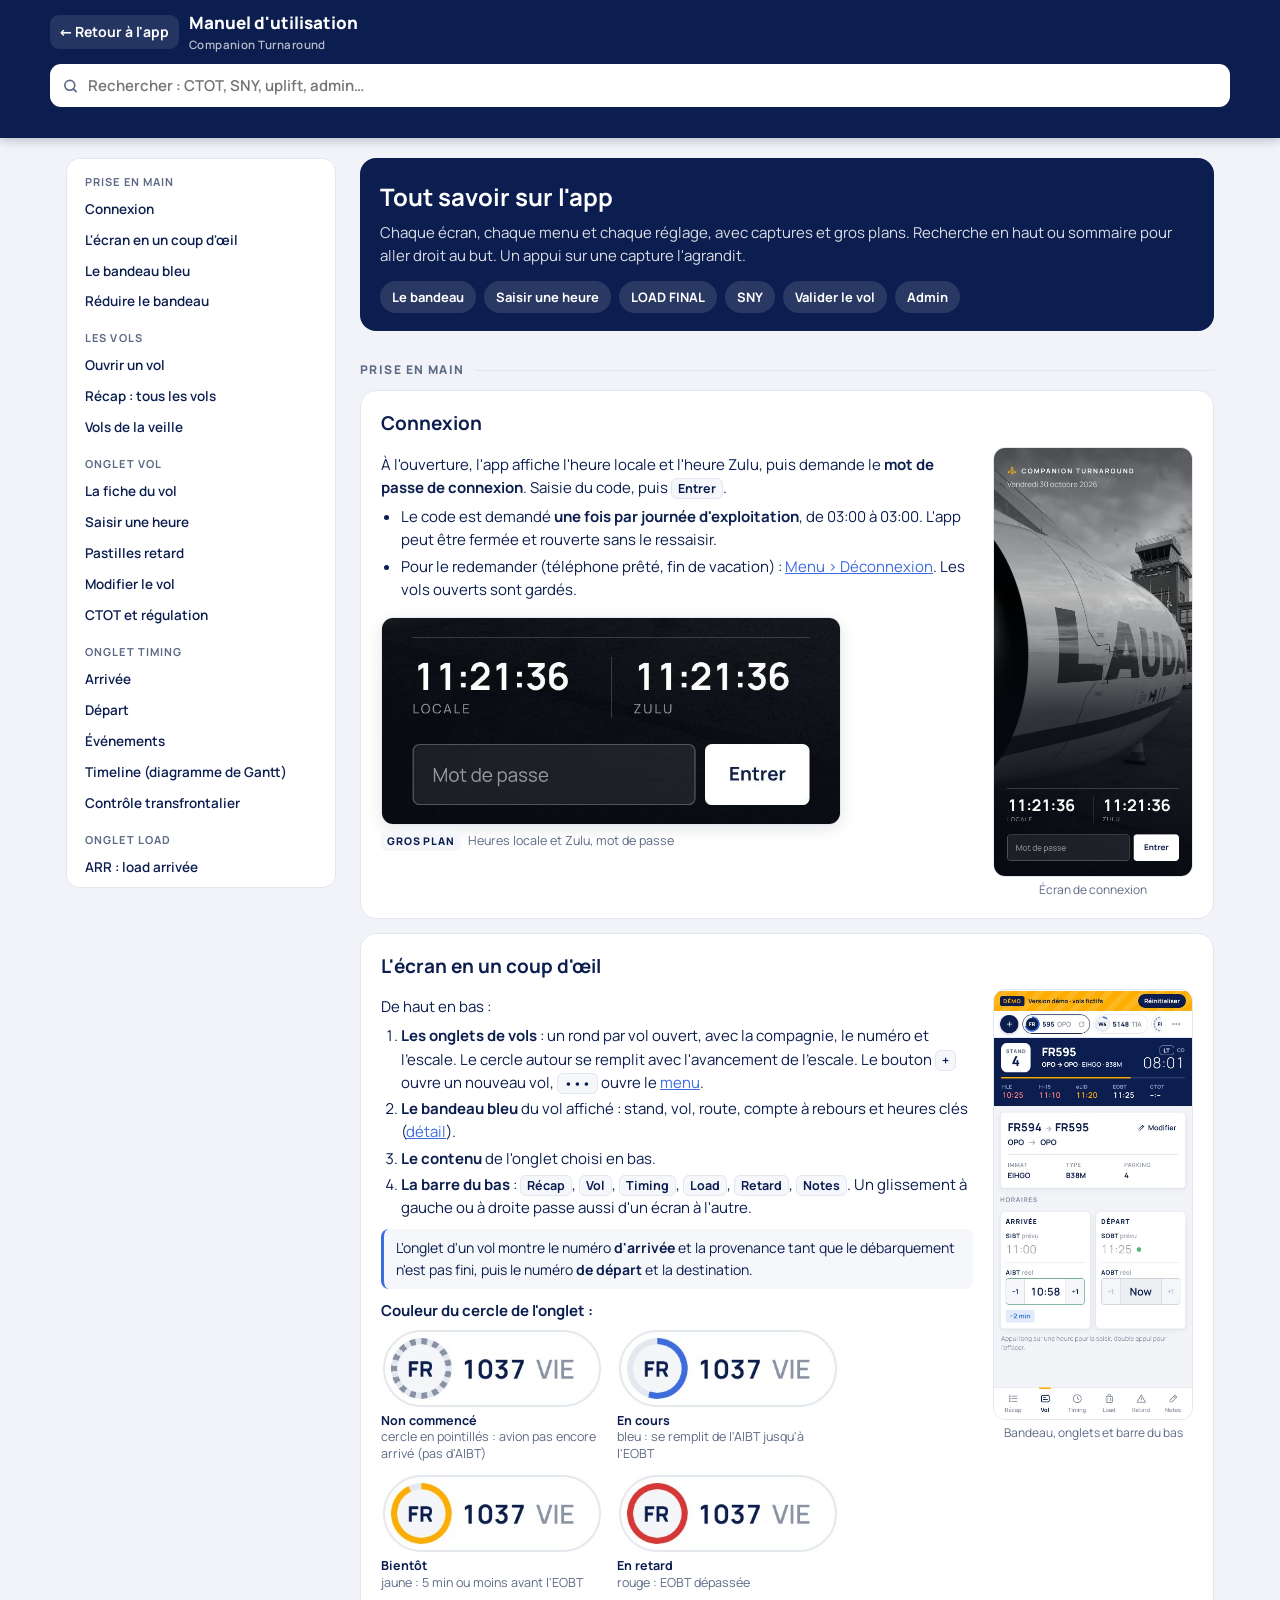
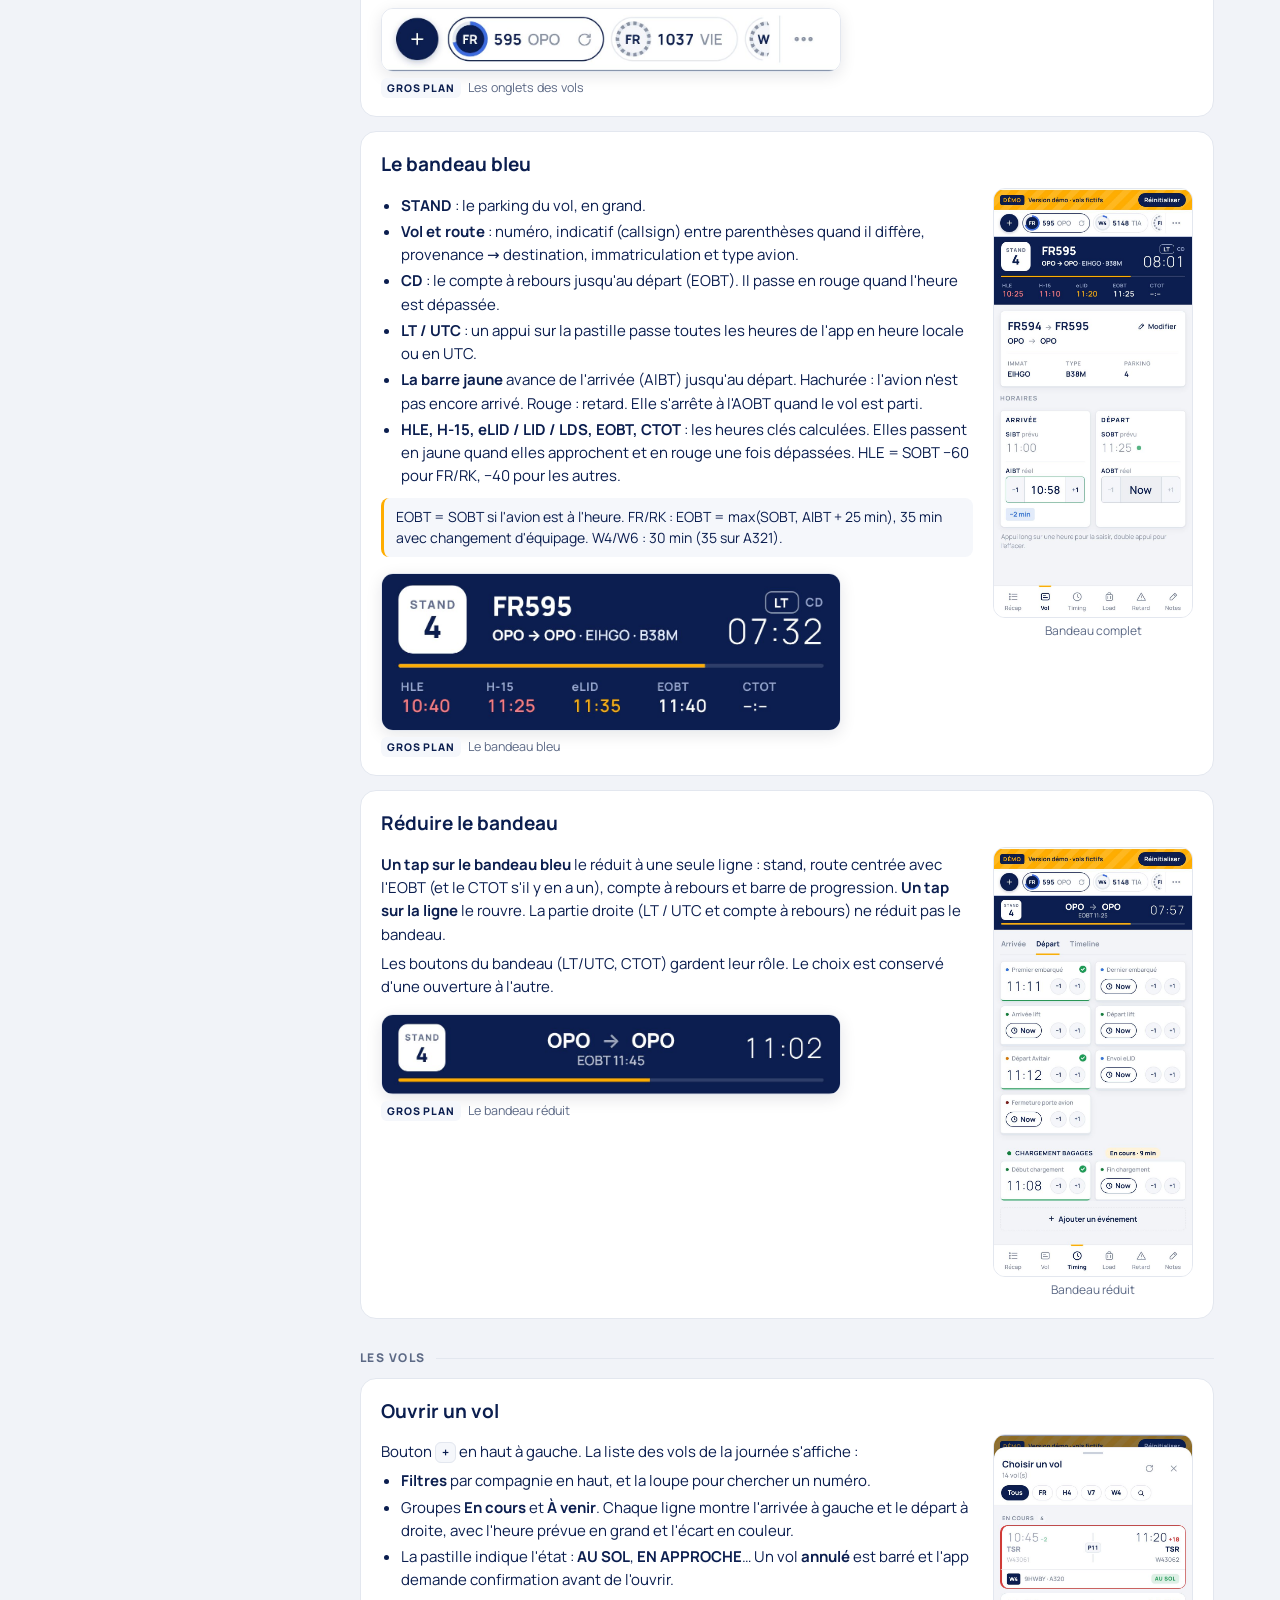
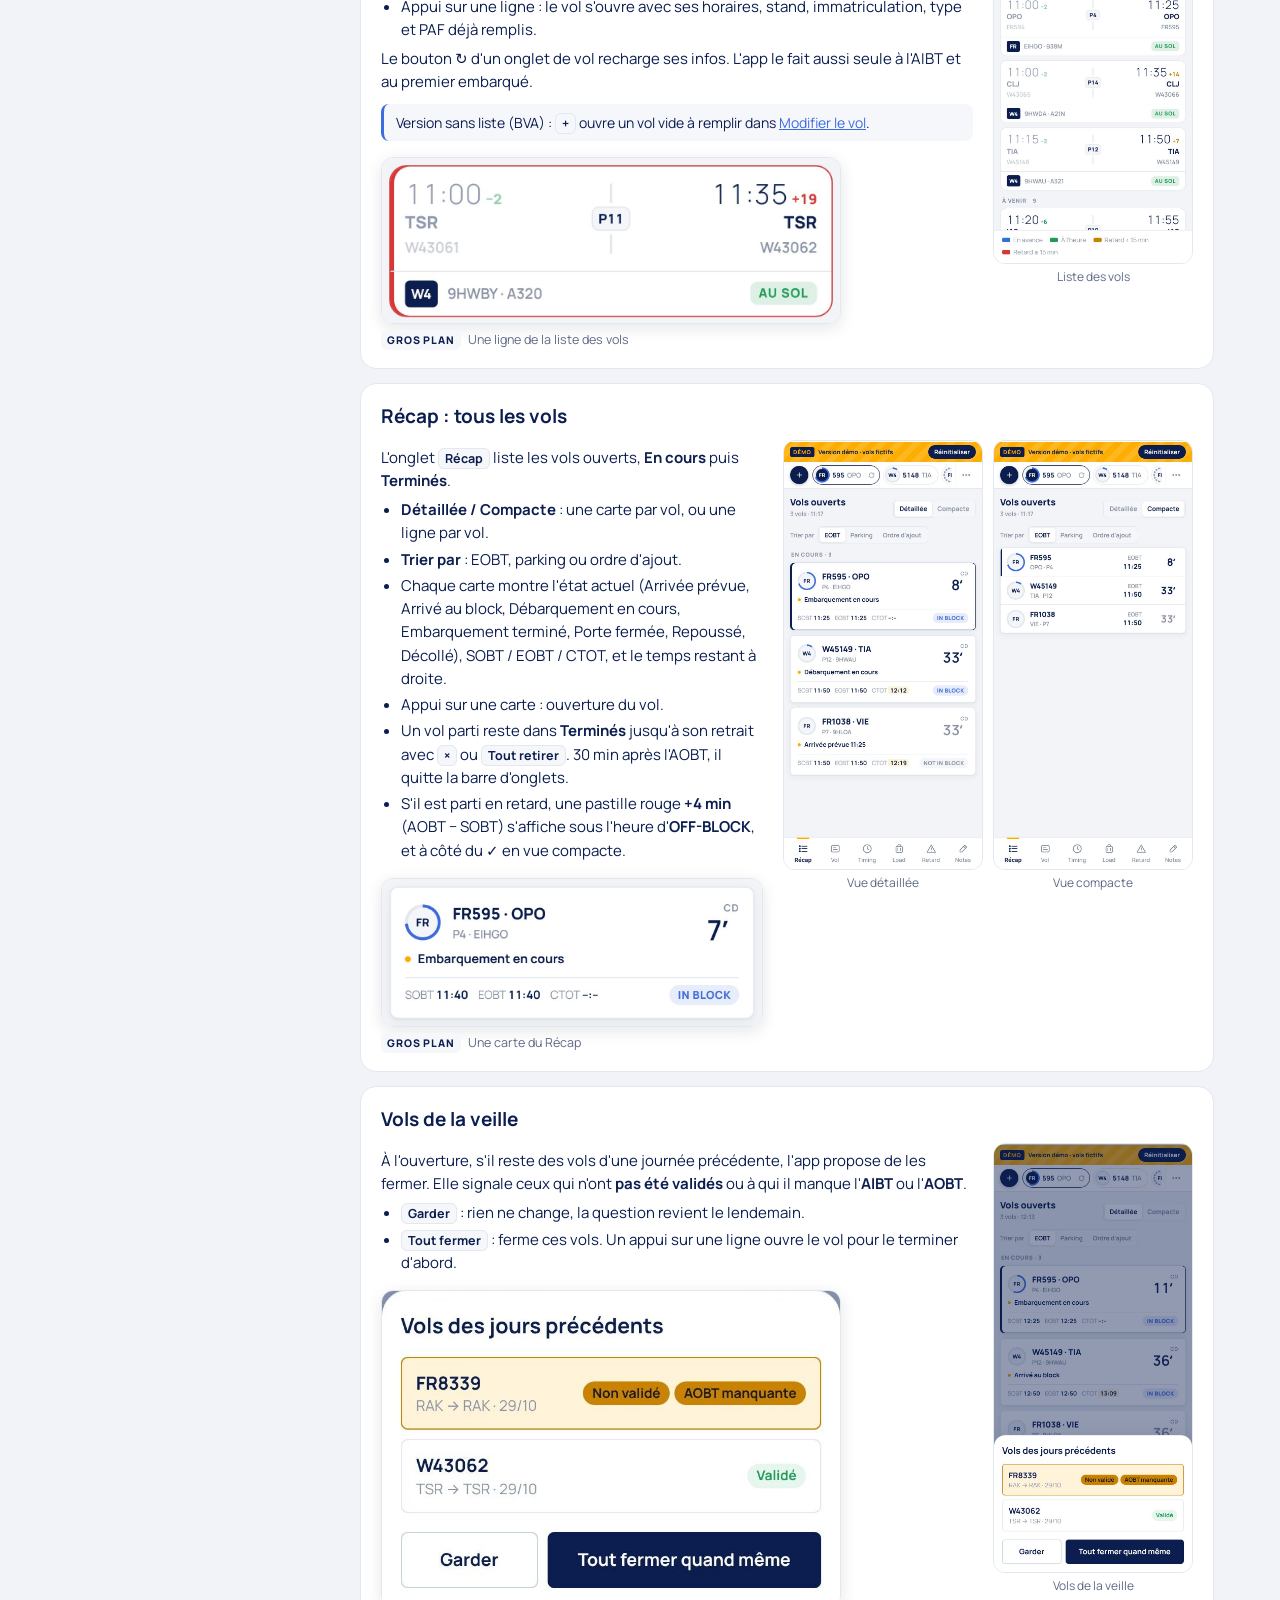
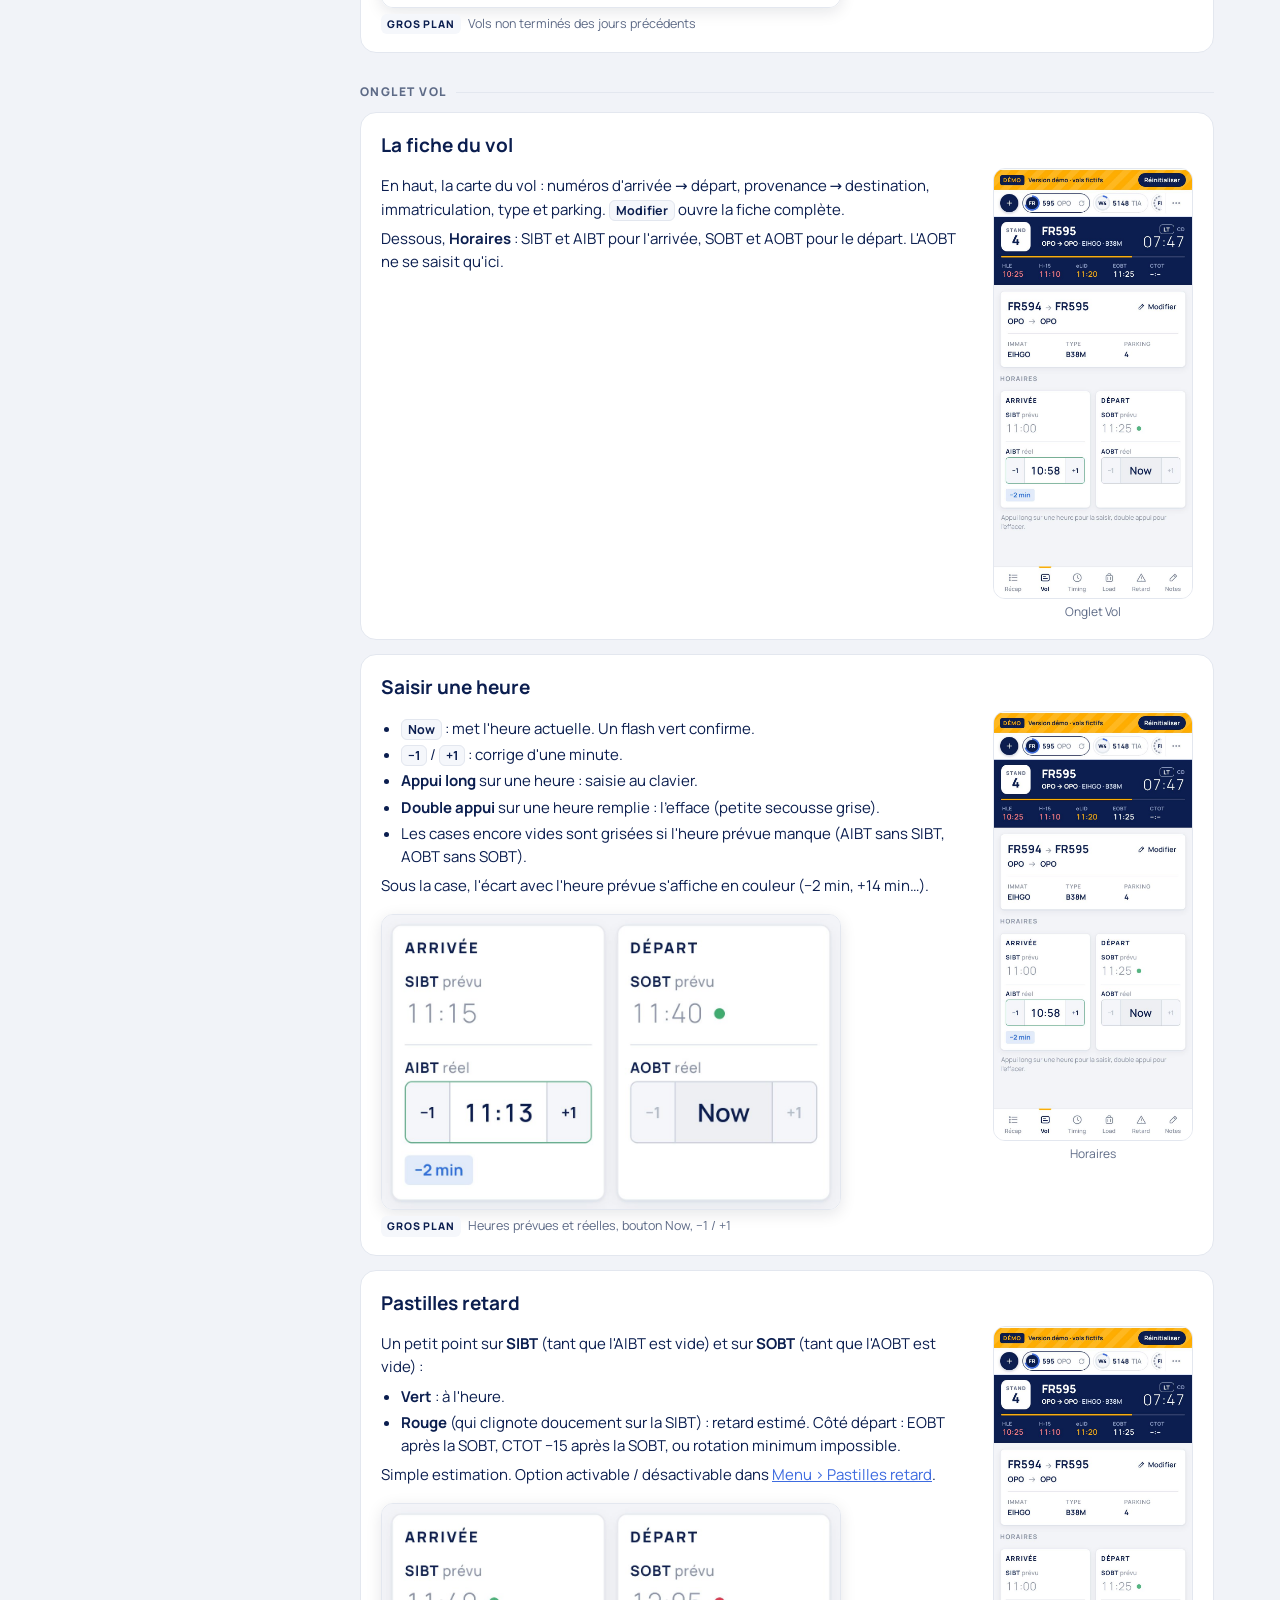
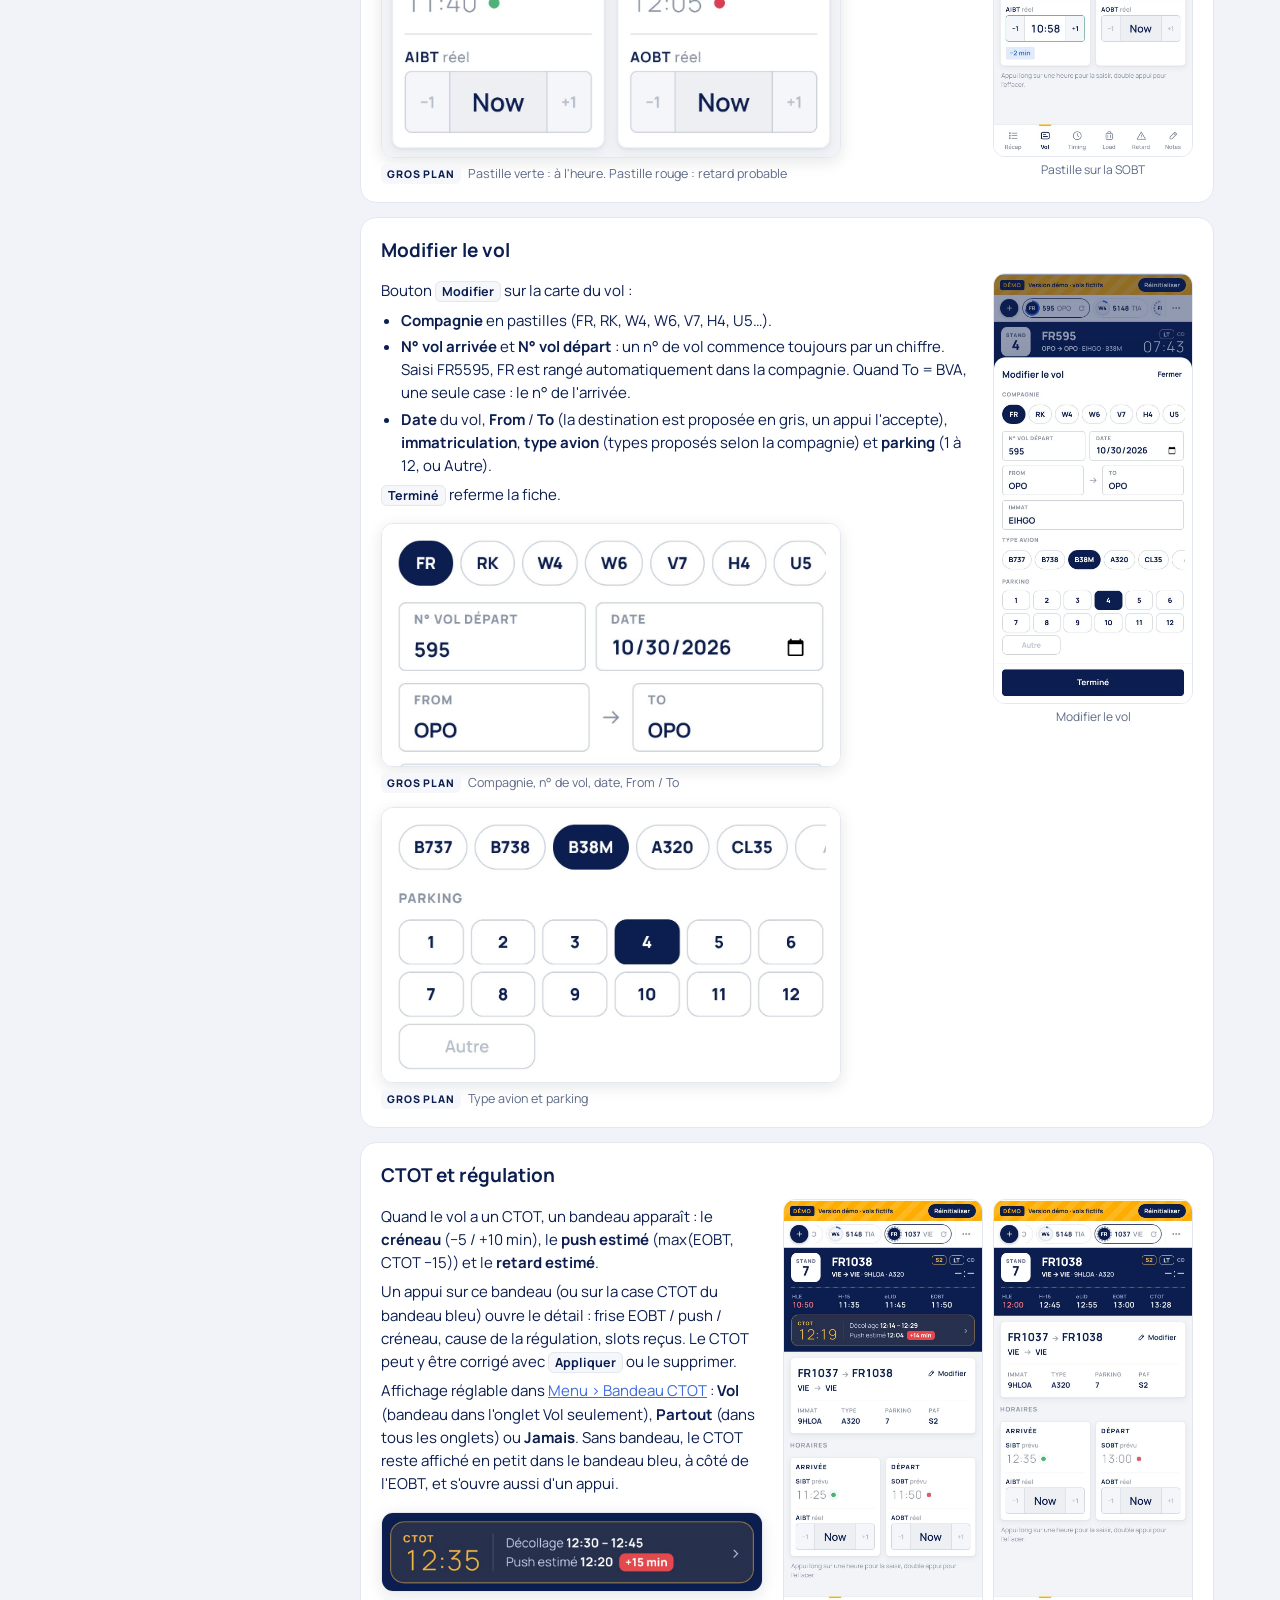
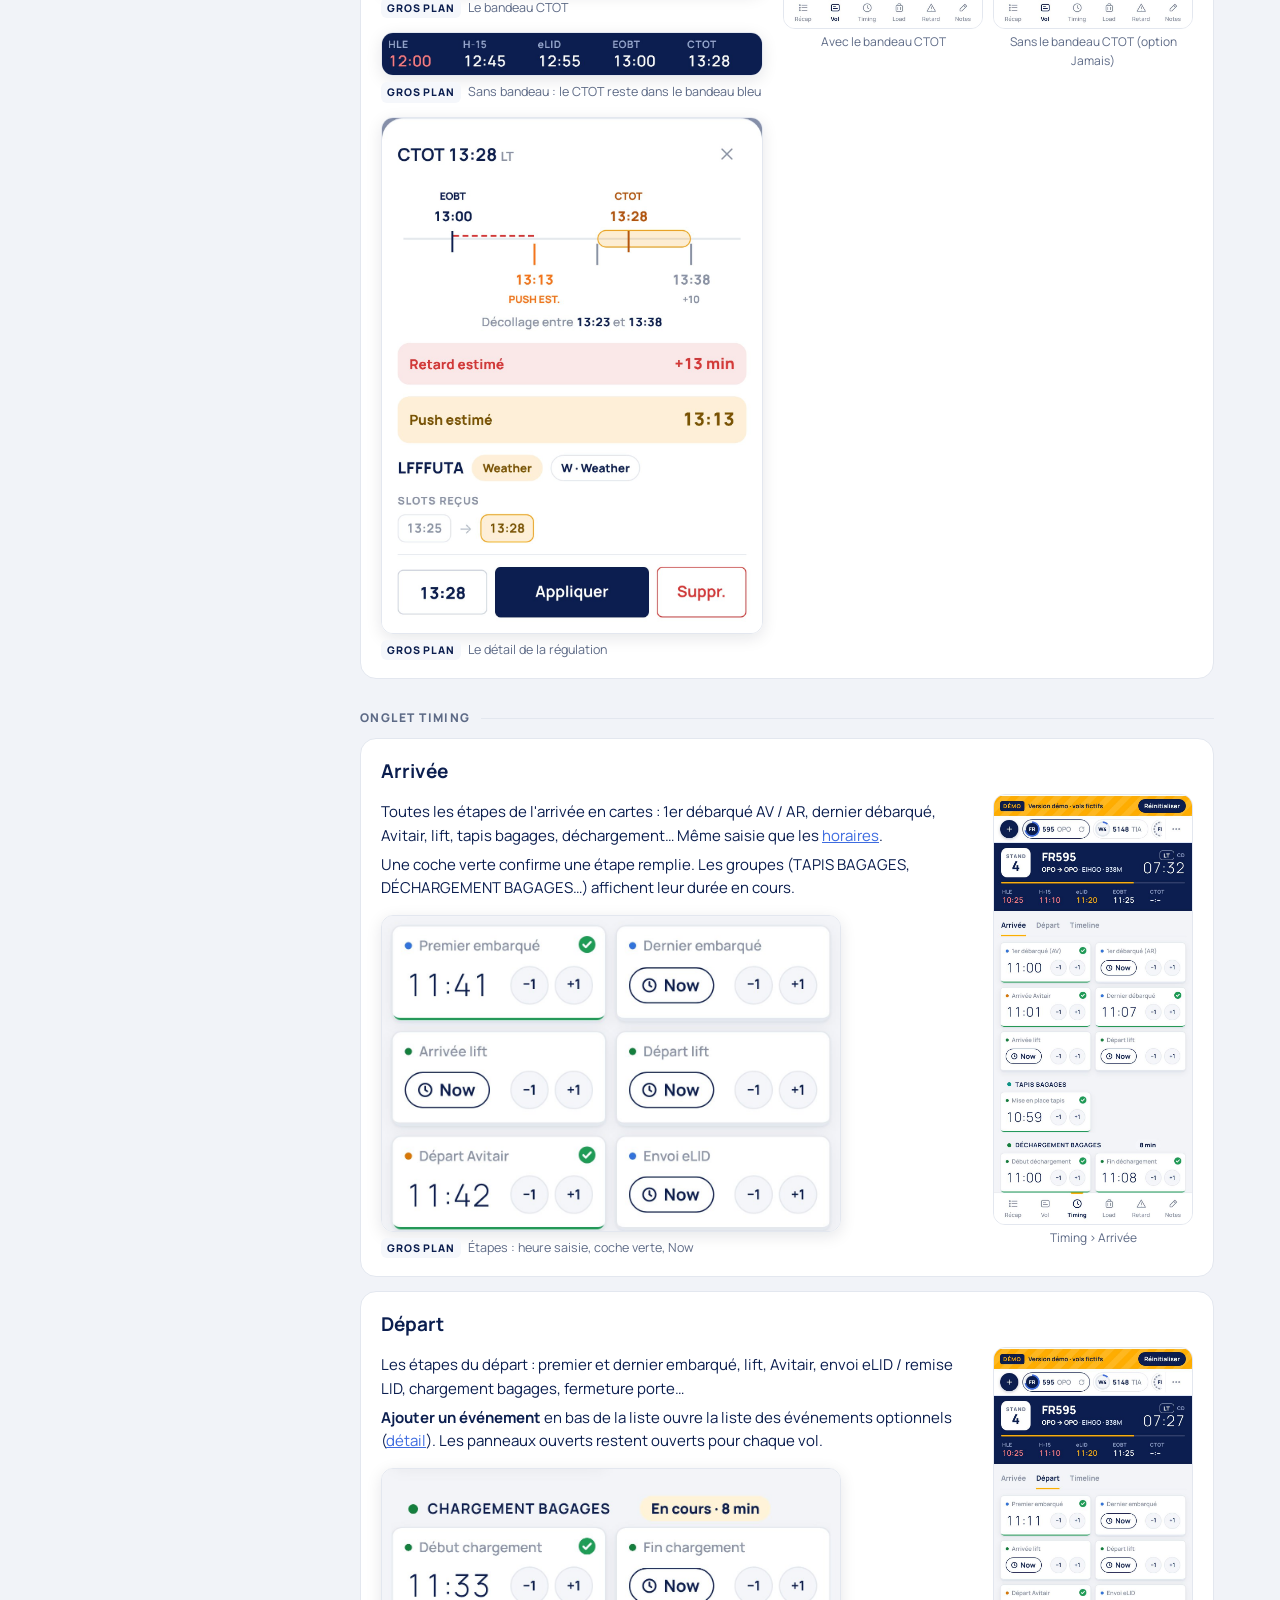
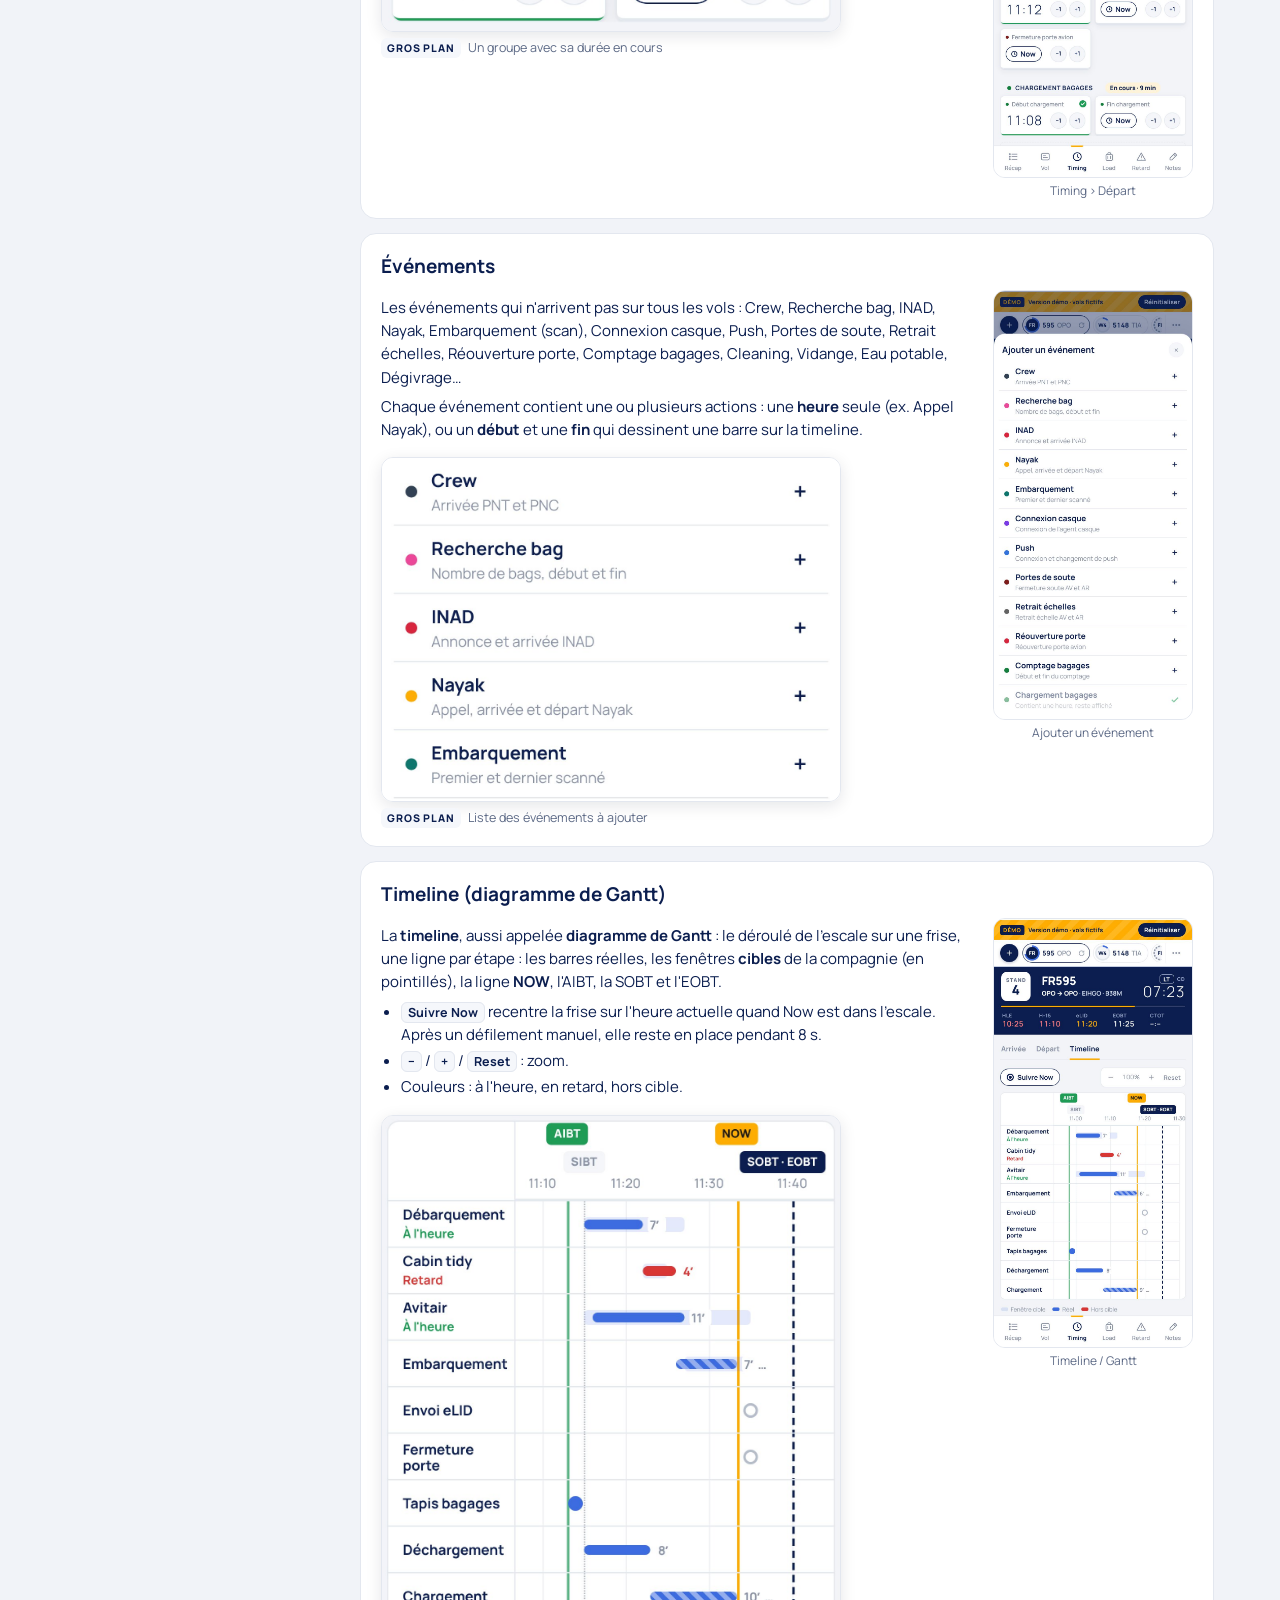
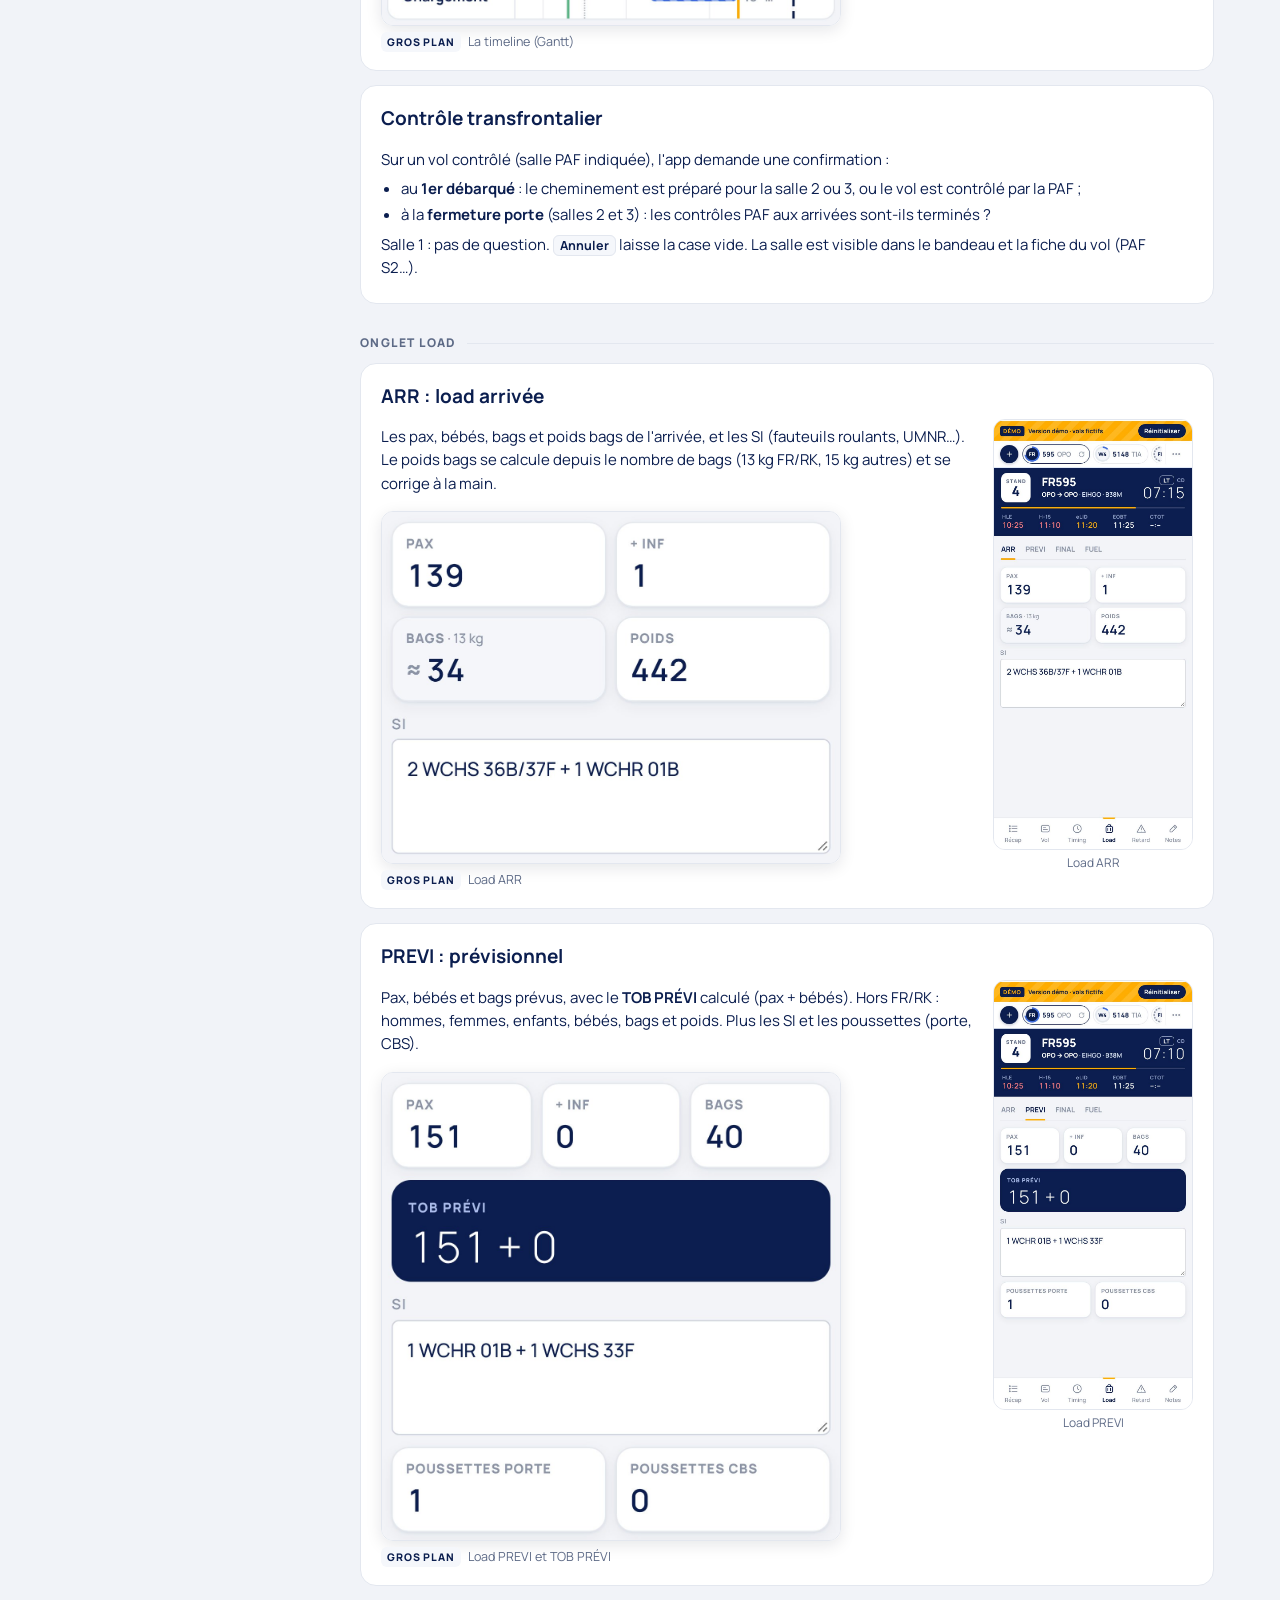
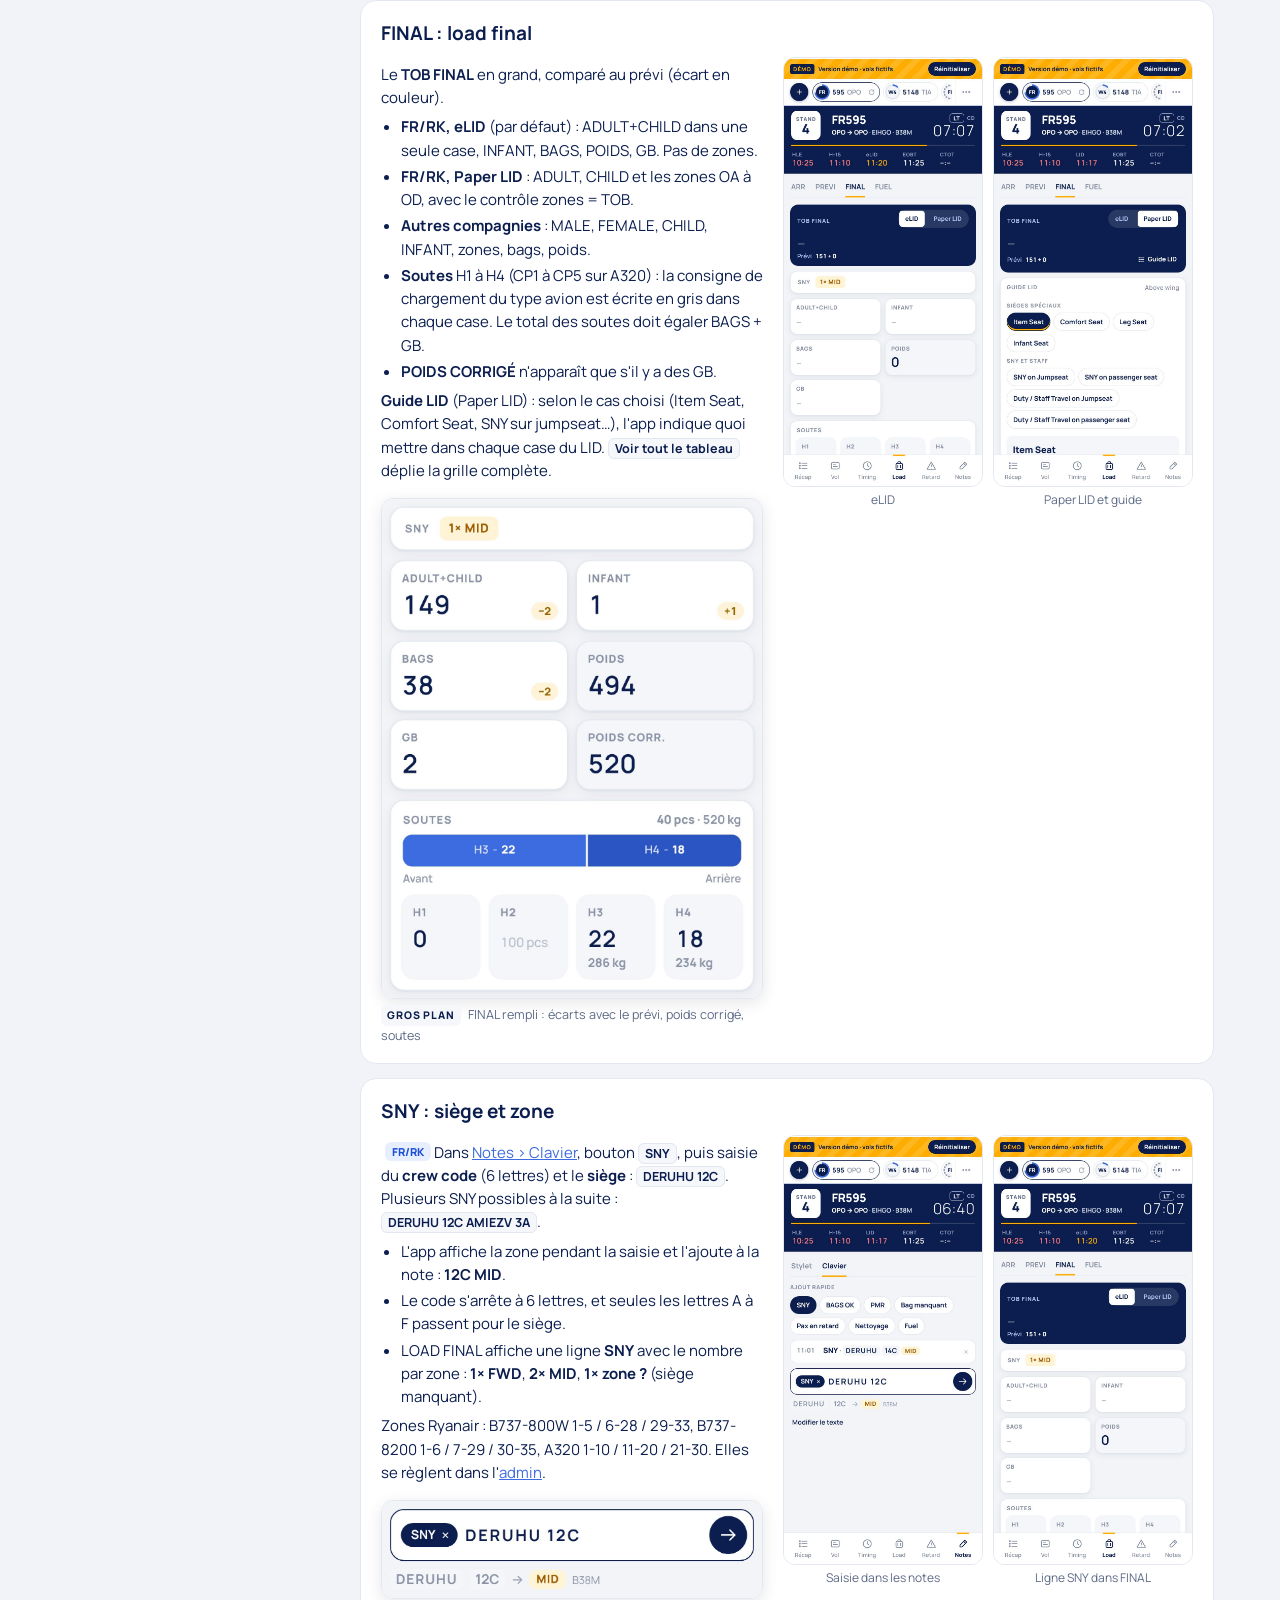
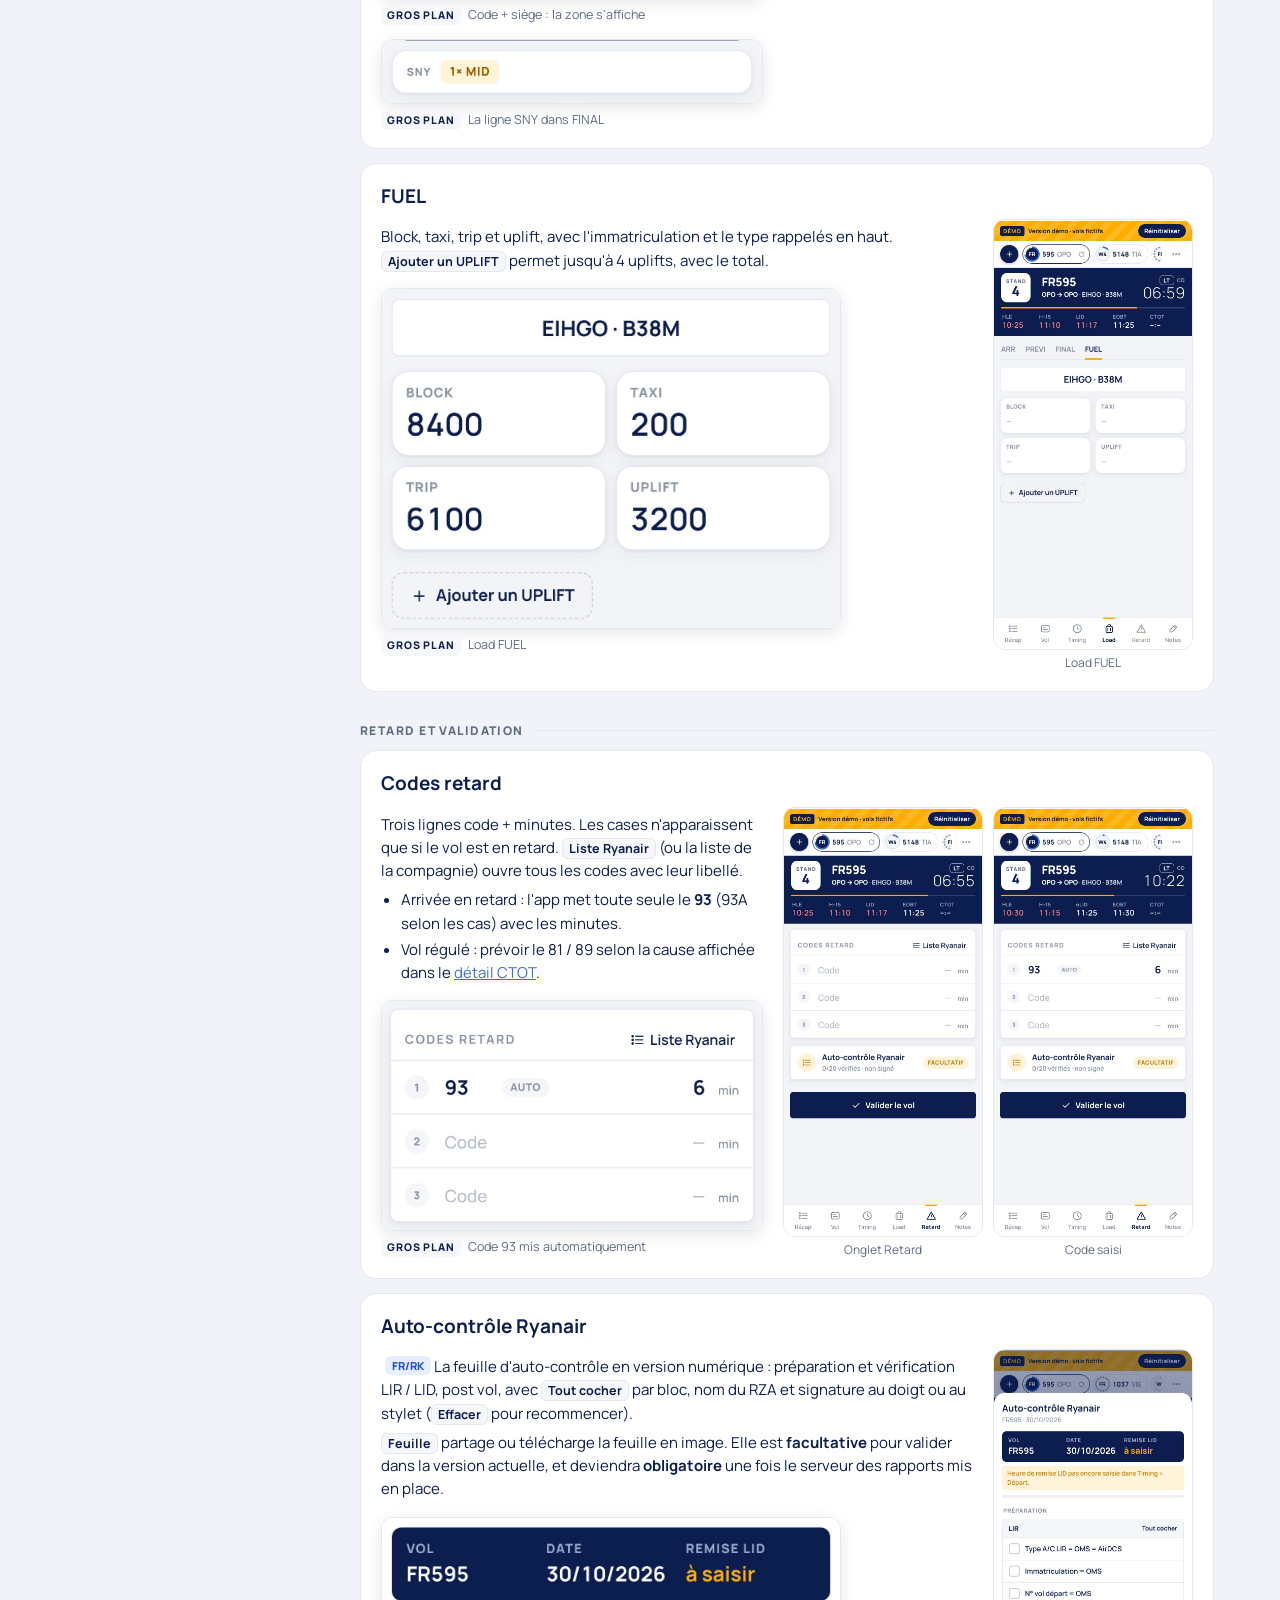
==== commit aa875a77: "v3.54.3: Récap compacte, coche verte gardée à côté de la pastille retard Co-Authored-By: Claude Opus" ====
--- a/manuel.html
+++ b/manuel.html
@@ -211,7 +211,7 @@
 <li>Chaque carte montre l'état actuel (Arrivée prévue, Arrivé au block, Débarquement en cours, Embarquement terminé, Porte fermée, Repoussé, Décollé), SOBT / EOBT / CTOT, et le temps restant à droite.</li>
 <li>Appui sur une carte : ouverture du vol.</li>
 <li>Un vol parti reste dans <b>Terminés</b> jusqu'à son retrait avec <span class="k">×</span> ou <span class="k">Tout retirer</span>. 30 min après l'AOBT, il quitte la barre d'onglets.</li>
-<li>S'il est parti en retard, une pastille rouge <b>+4 min</b> (AOBT − SOBT) s'affiche sous l'heure d'<b>OFF-BLOCK</b>, et à la place du ✓ en vue compacte.</li></ul>`],
+<li>S'il est parti en retard, une pastille rouge <b>+4 min</b> (AOBT − SOBT) s'affiche sous l'heure d'<b>OFF-BLOCK</b>, et à côté du ✓ en vue compacte.</li></ul>`],
 ['Les vols','veille','Vols de la veille',[I('vols-veille','Vols de la veille')],`
 <p>À l'ouverture, s'il reste des vols d'une journée précédente, l'app propose de les fermer. Elle signale ceux qui n'ont <b>pas été validés</b> ou à qui il manque l'<b>AIBT</b> ou l'<b>AOBT</b>.</p>
 <ul><li><span class="k">Garder</span> : rien ne change, la question revient le lendemain.</li>
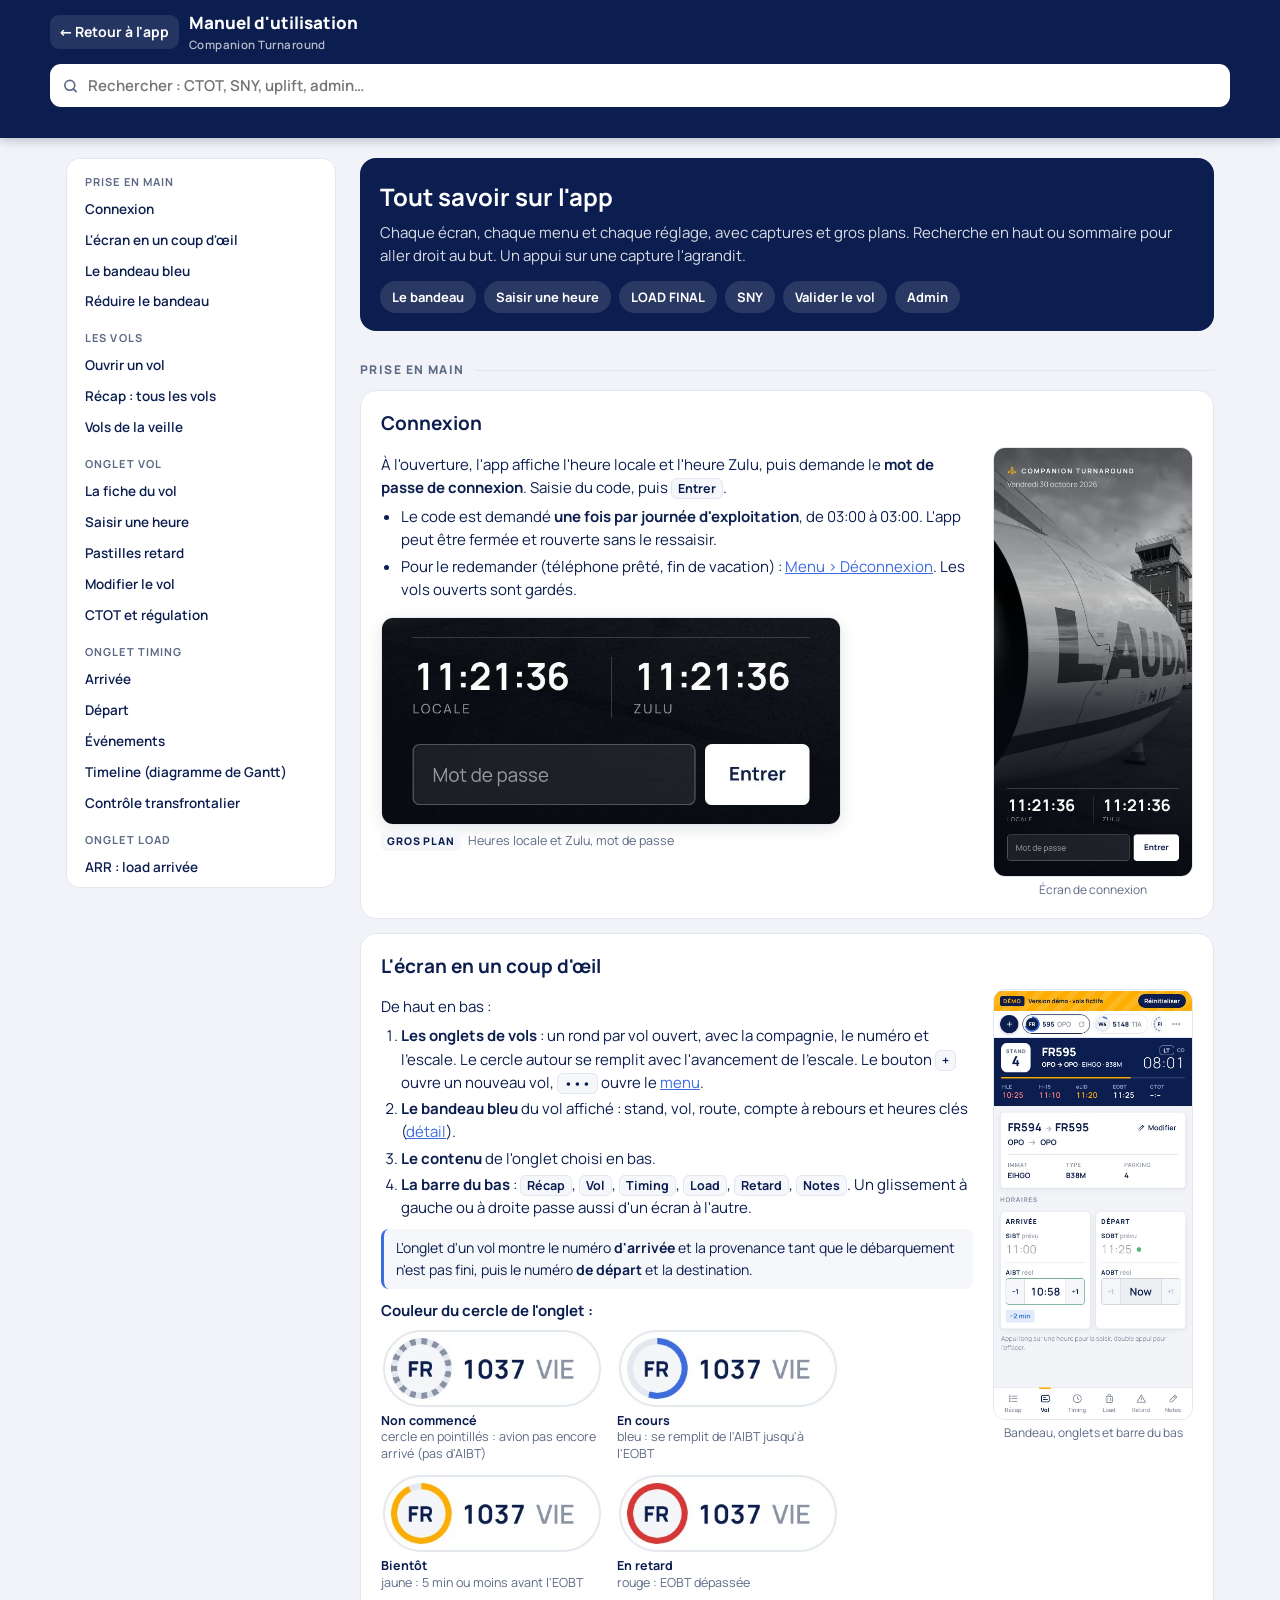
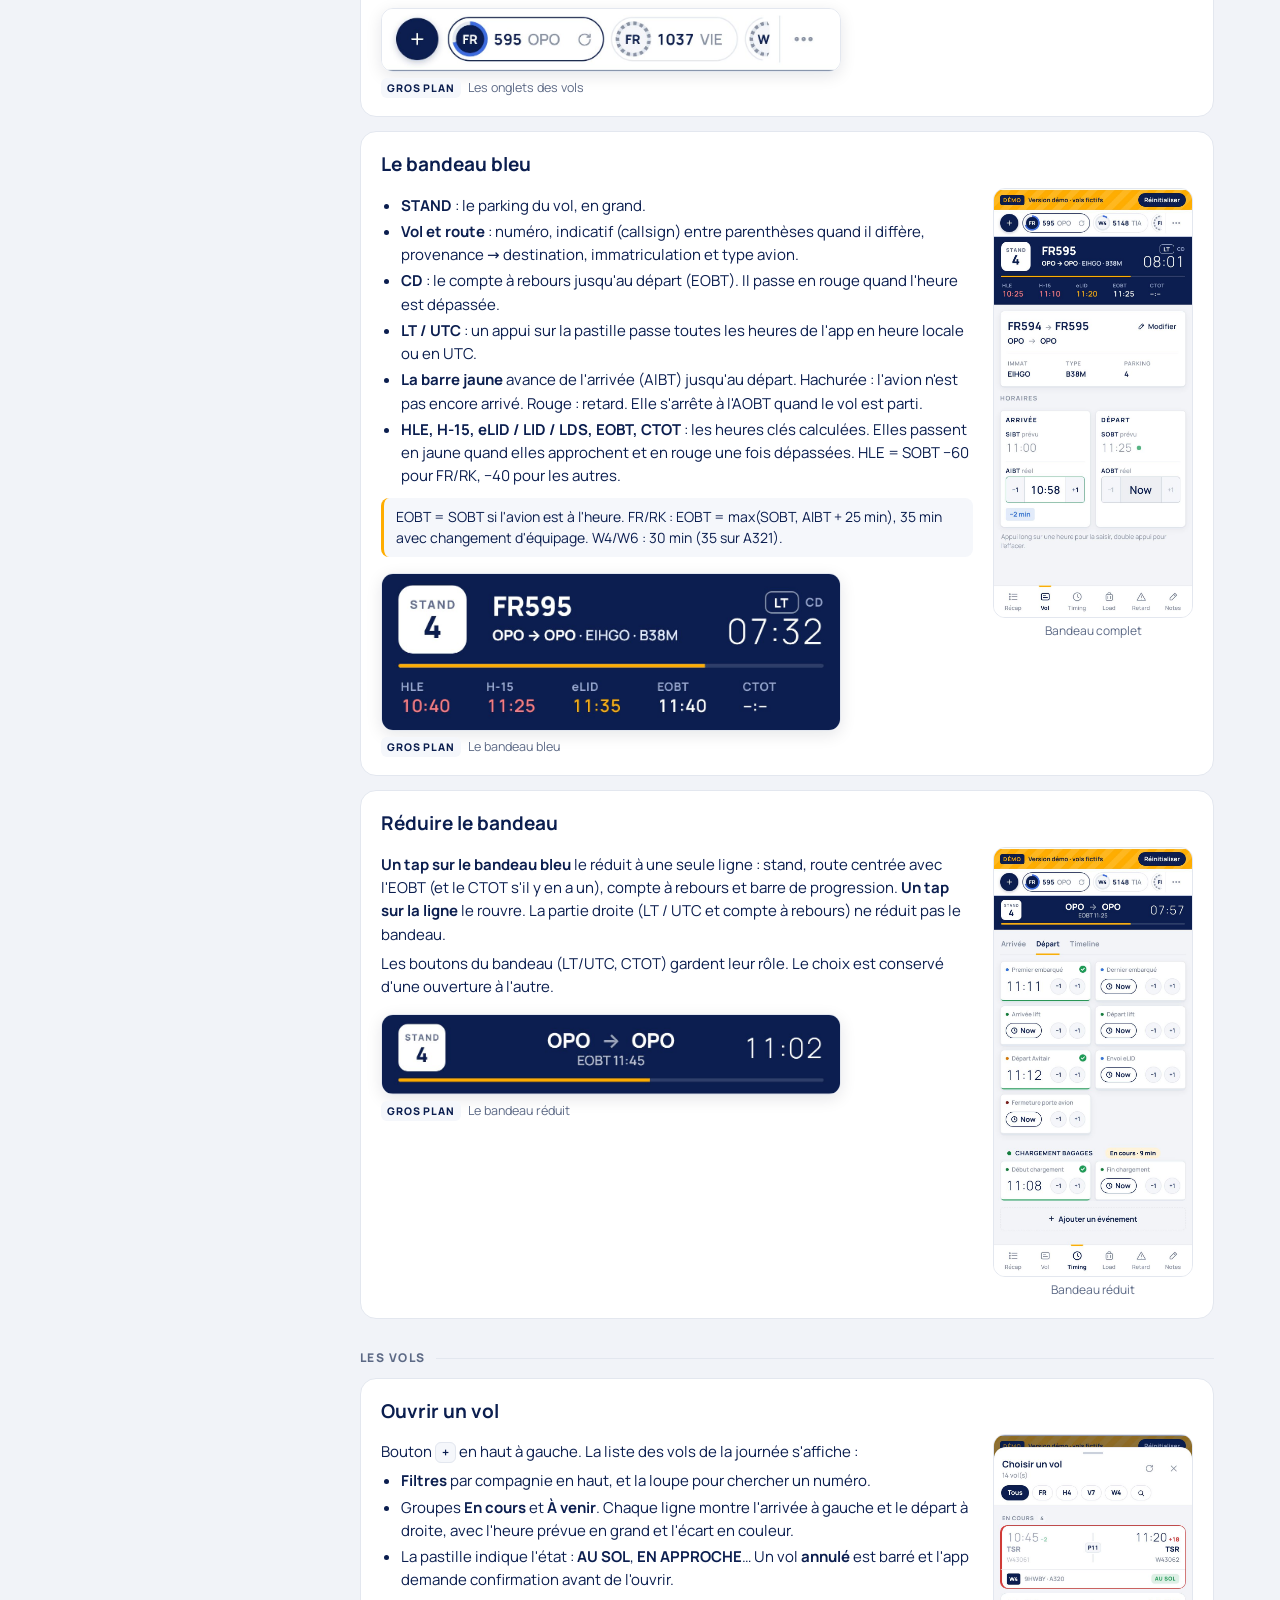
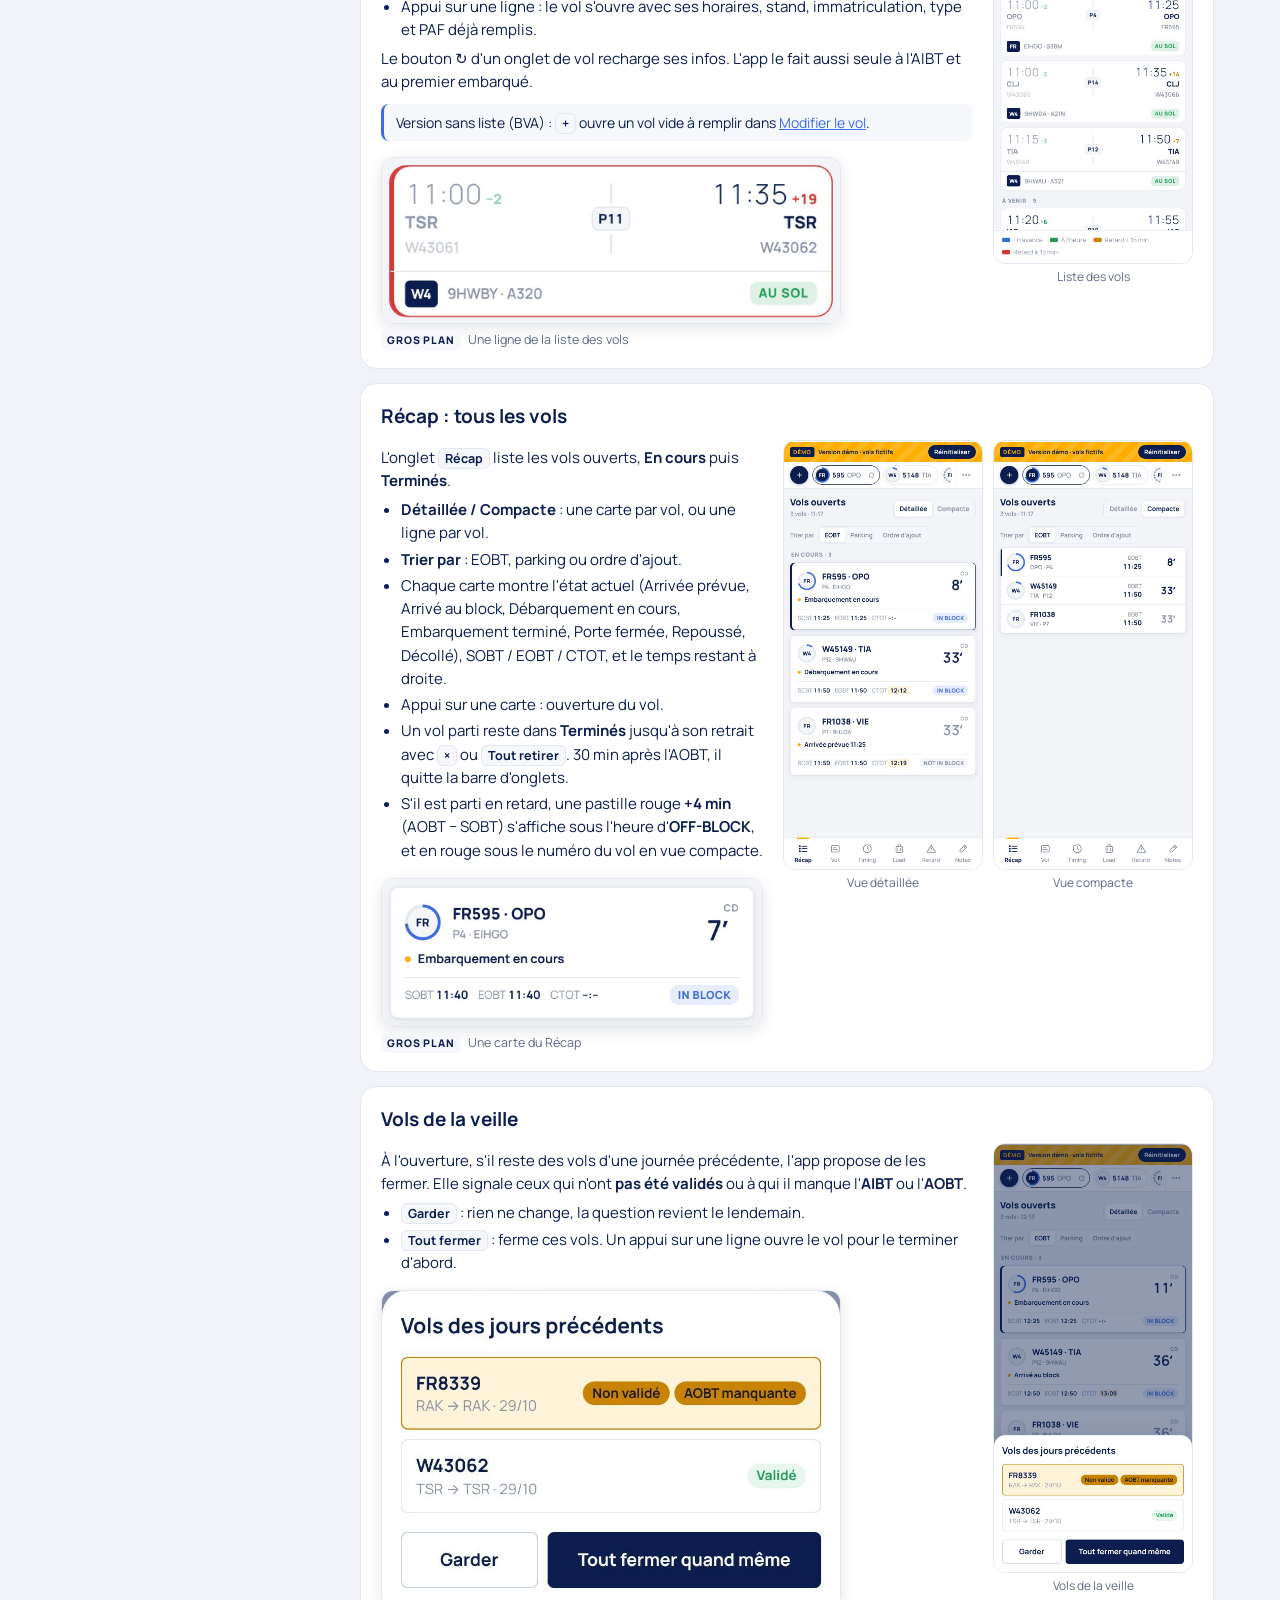
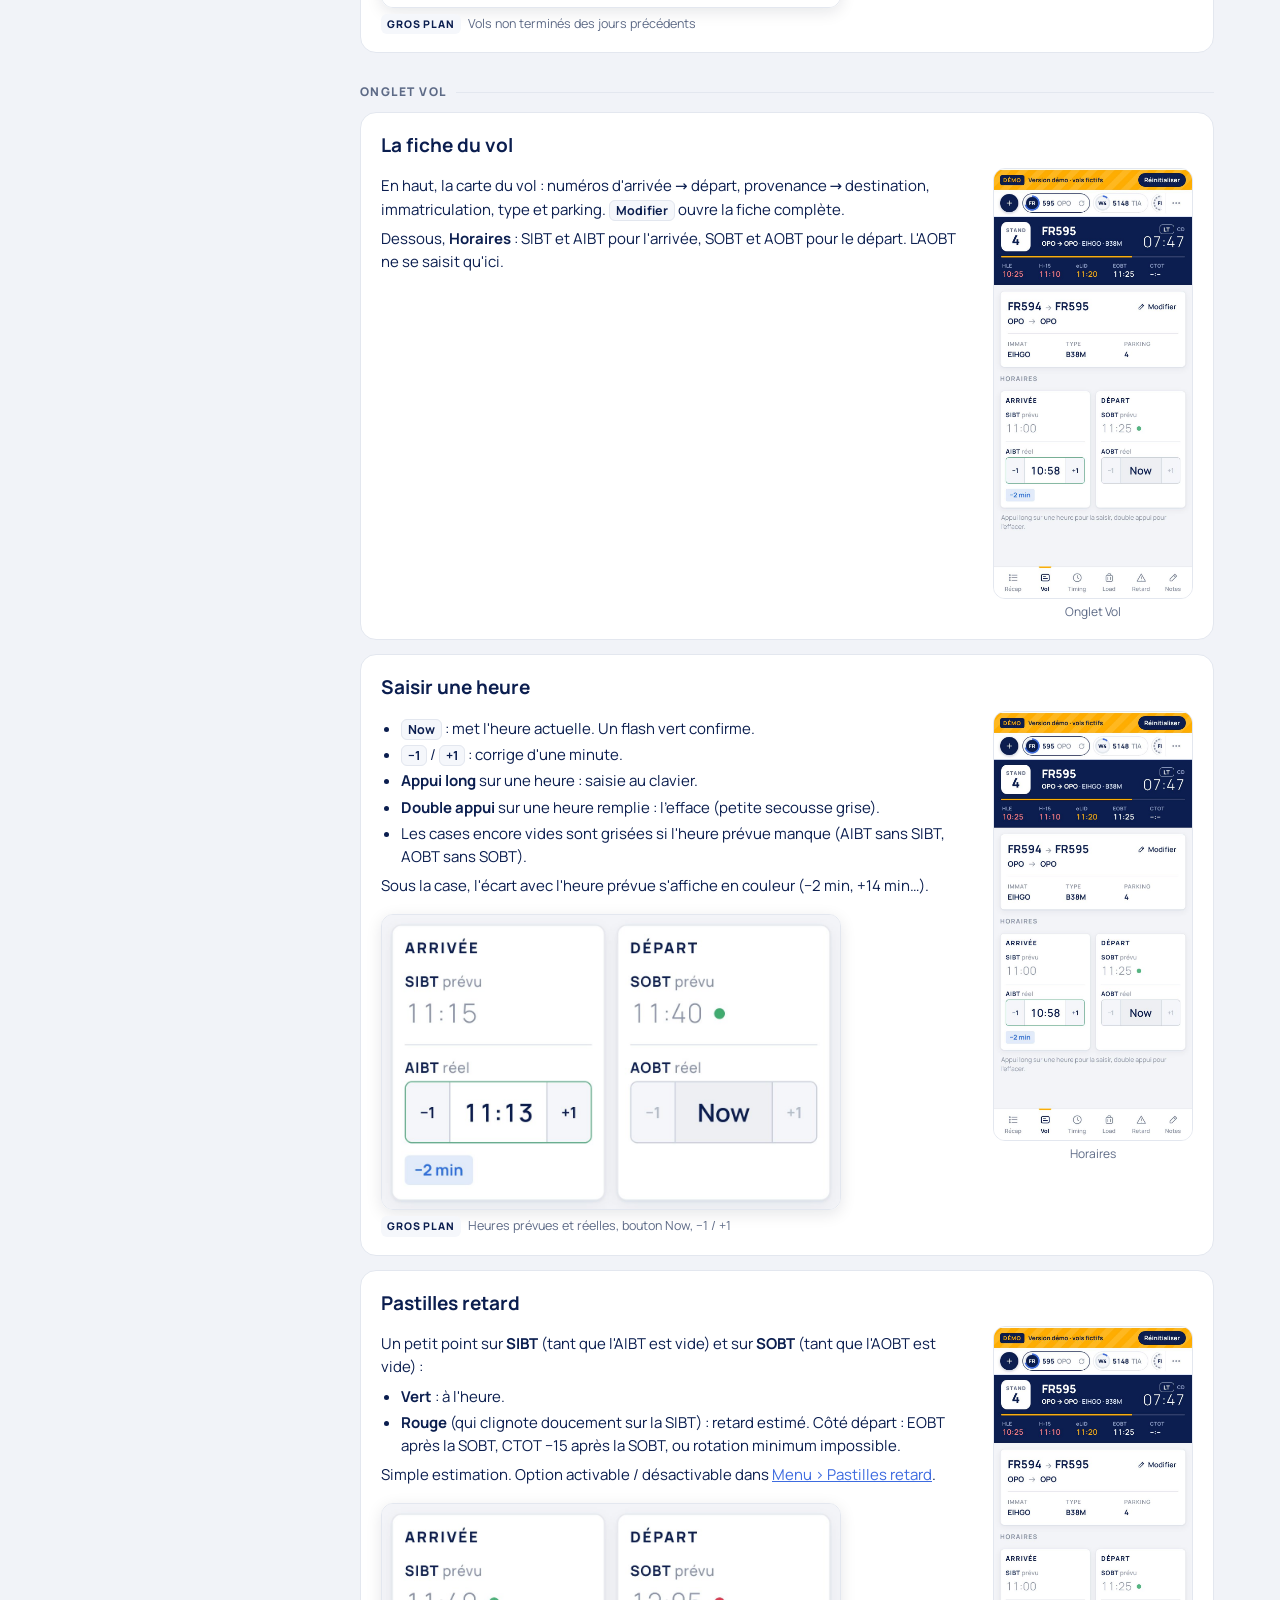
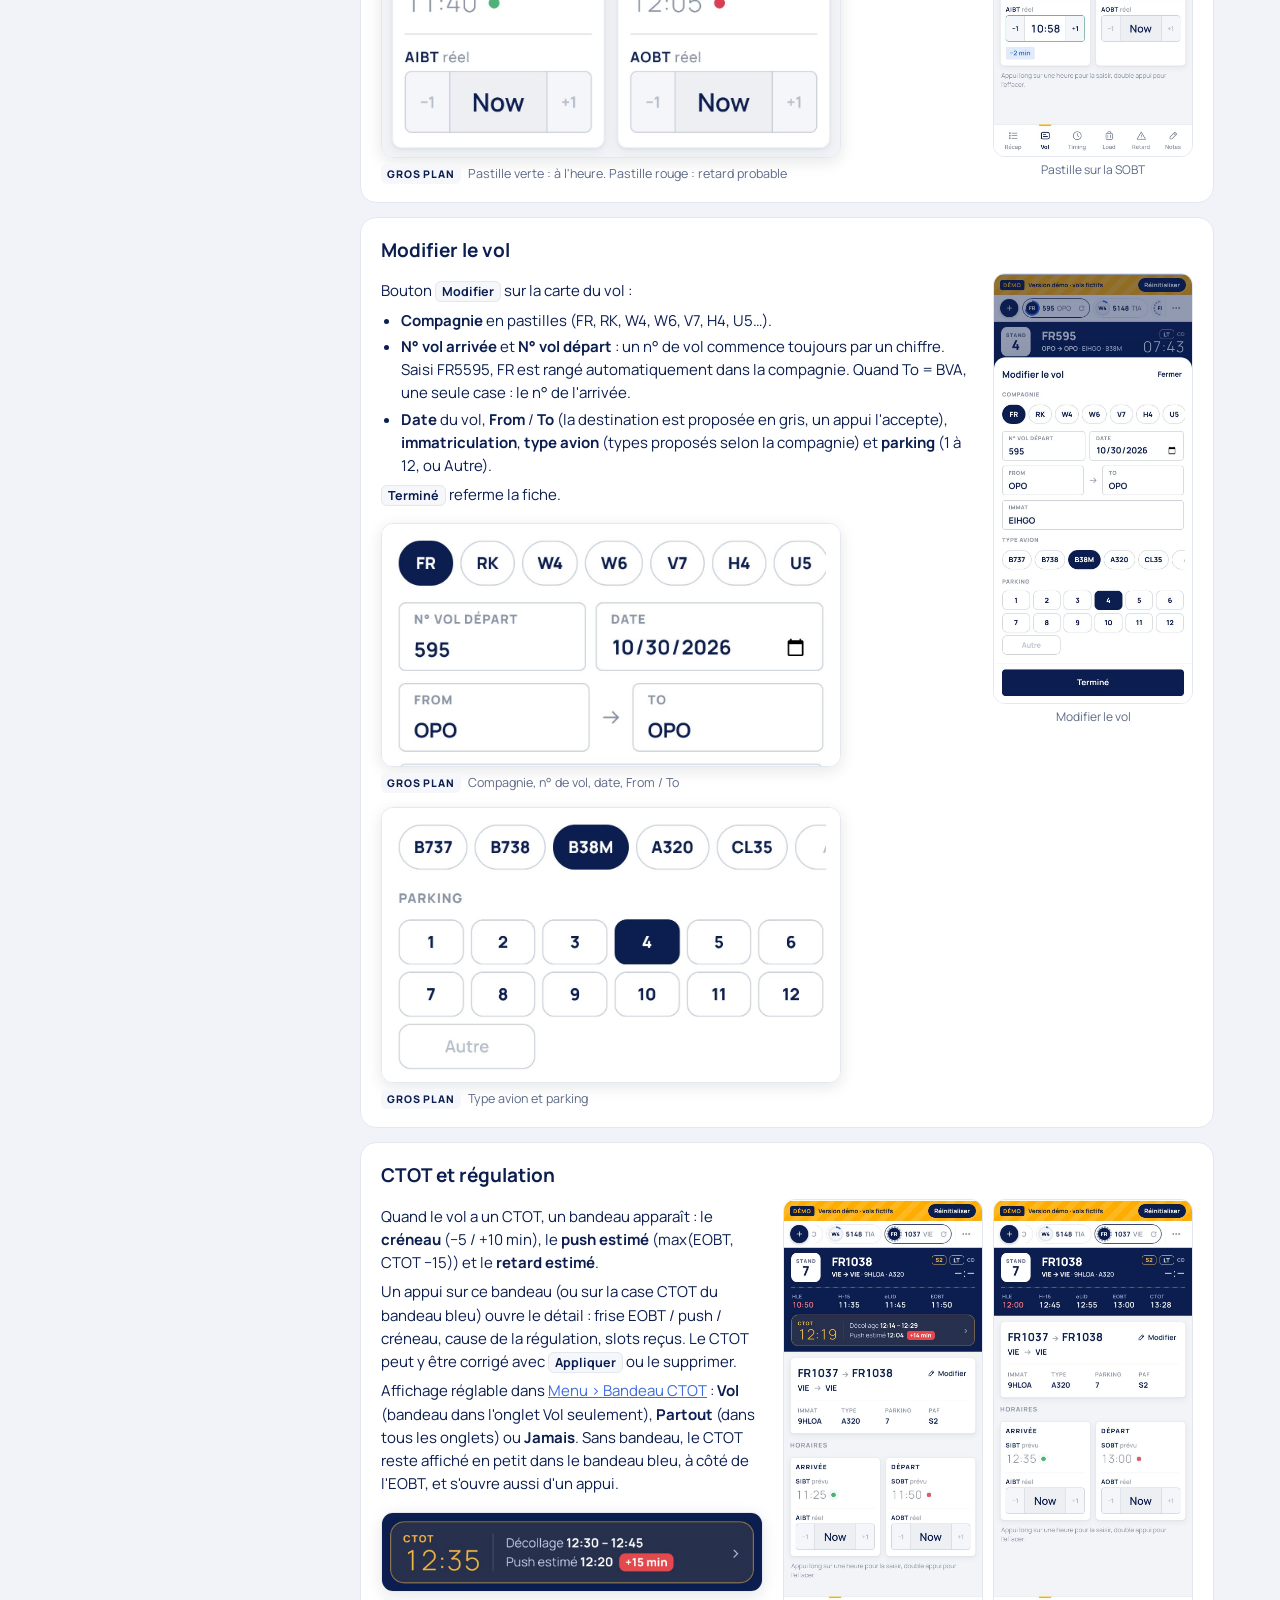
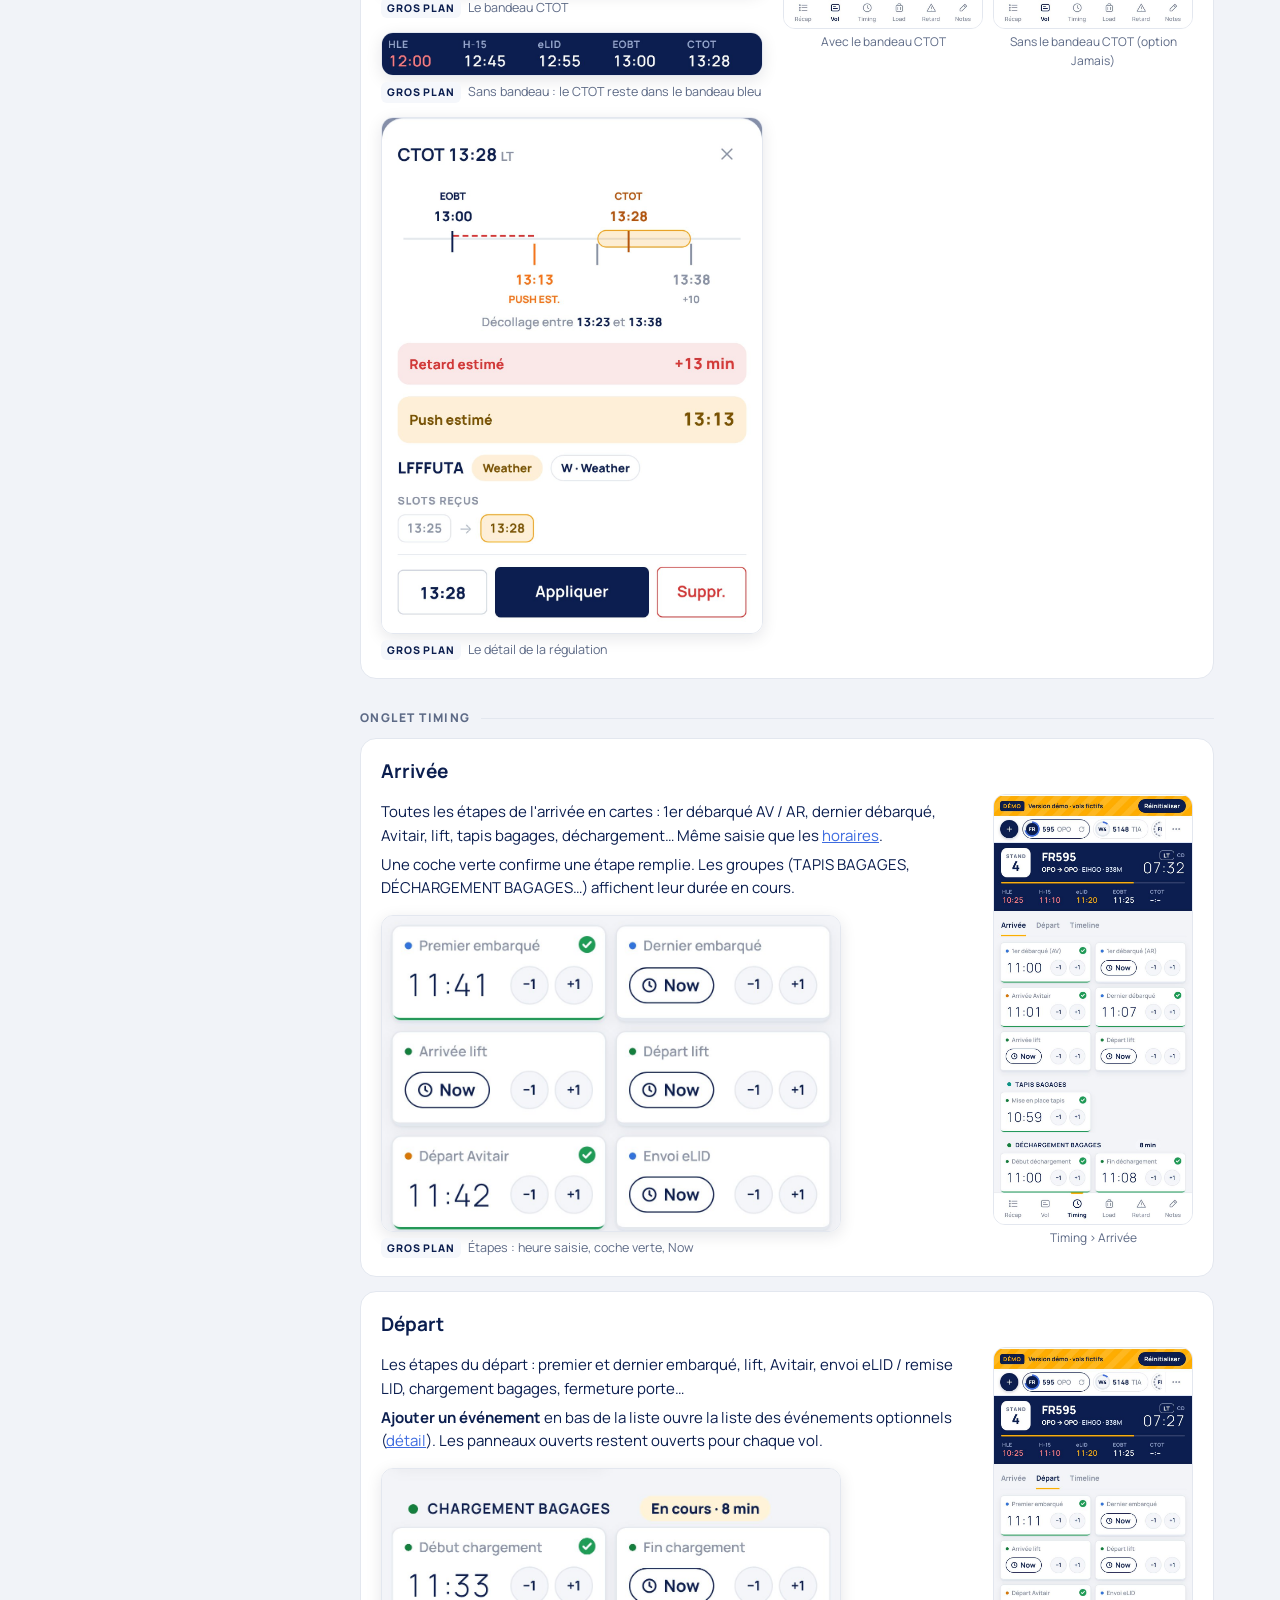
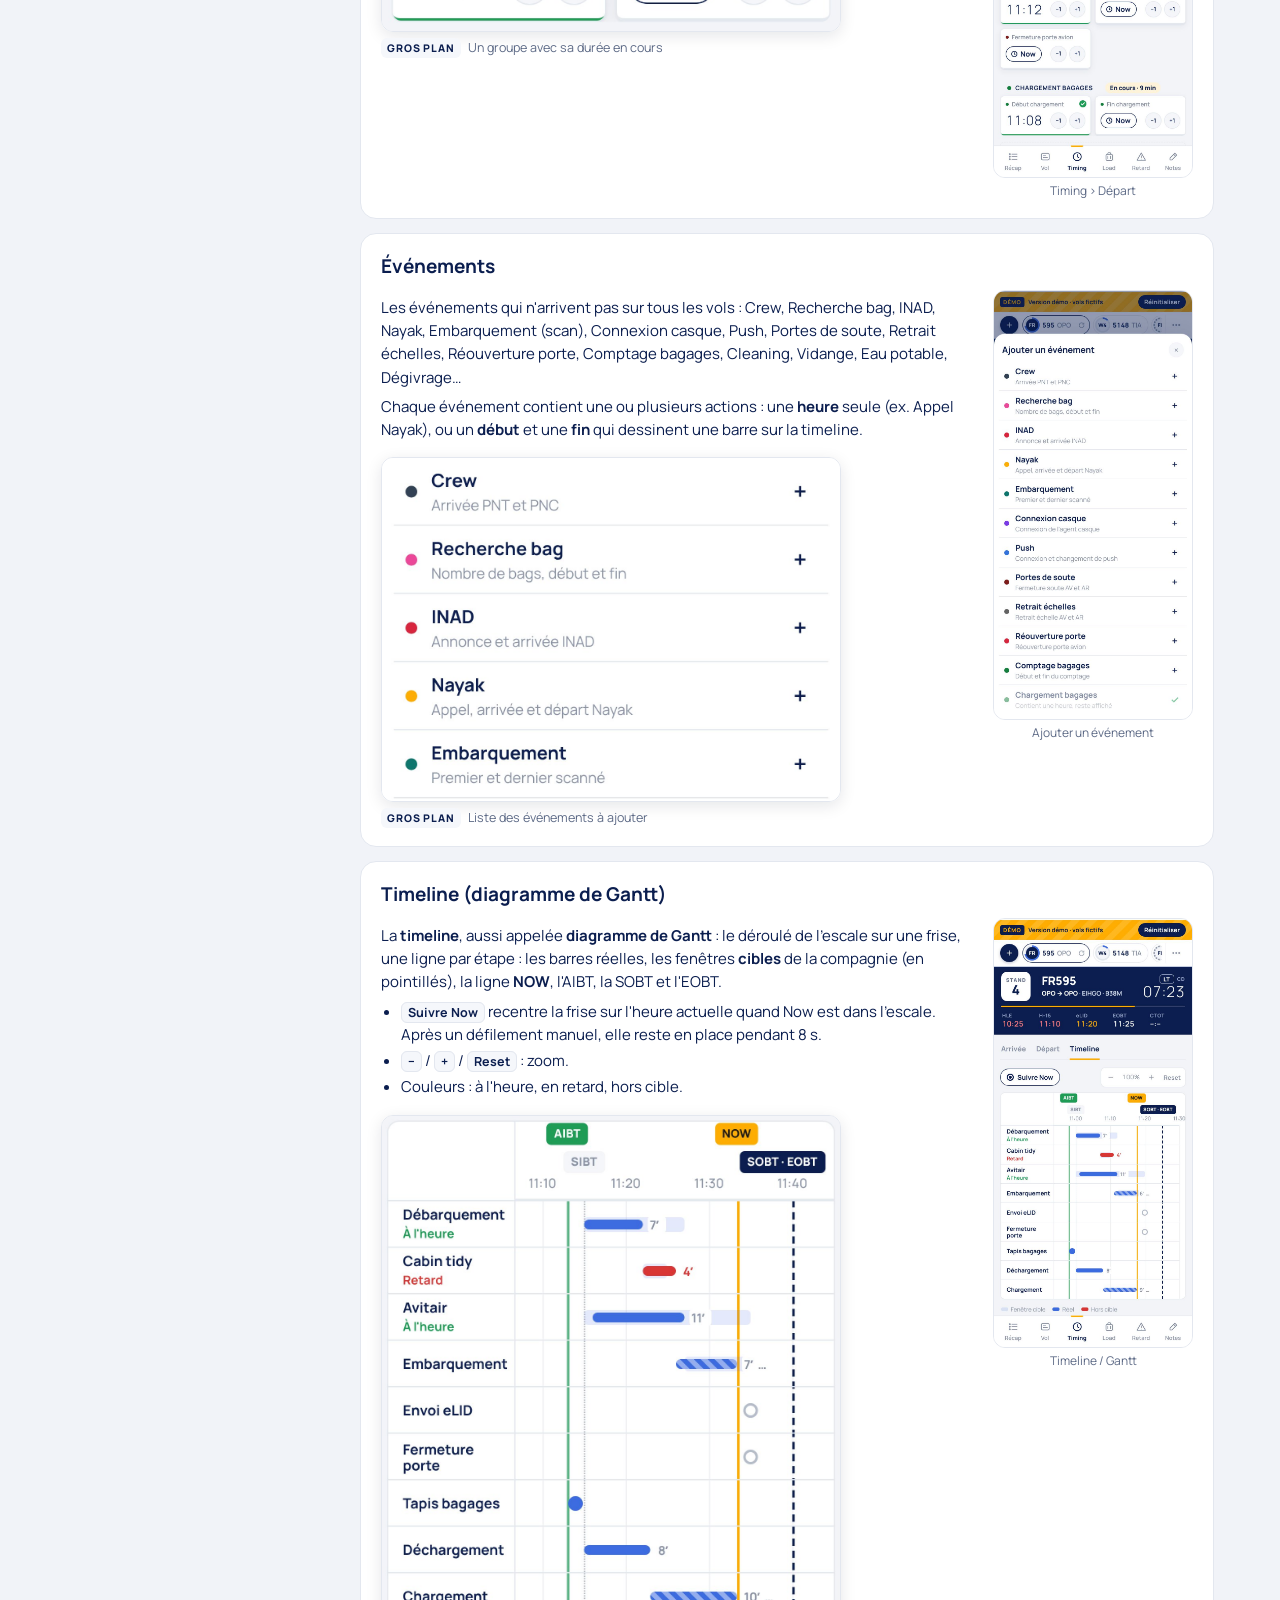
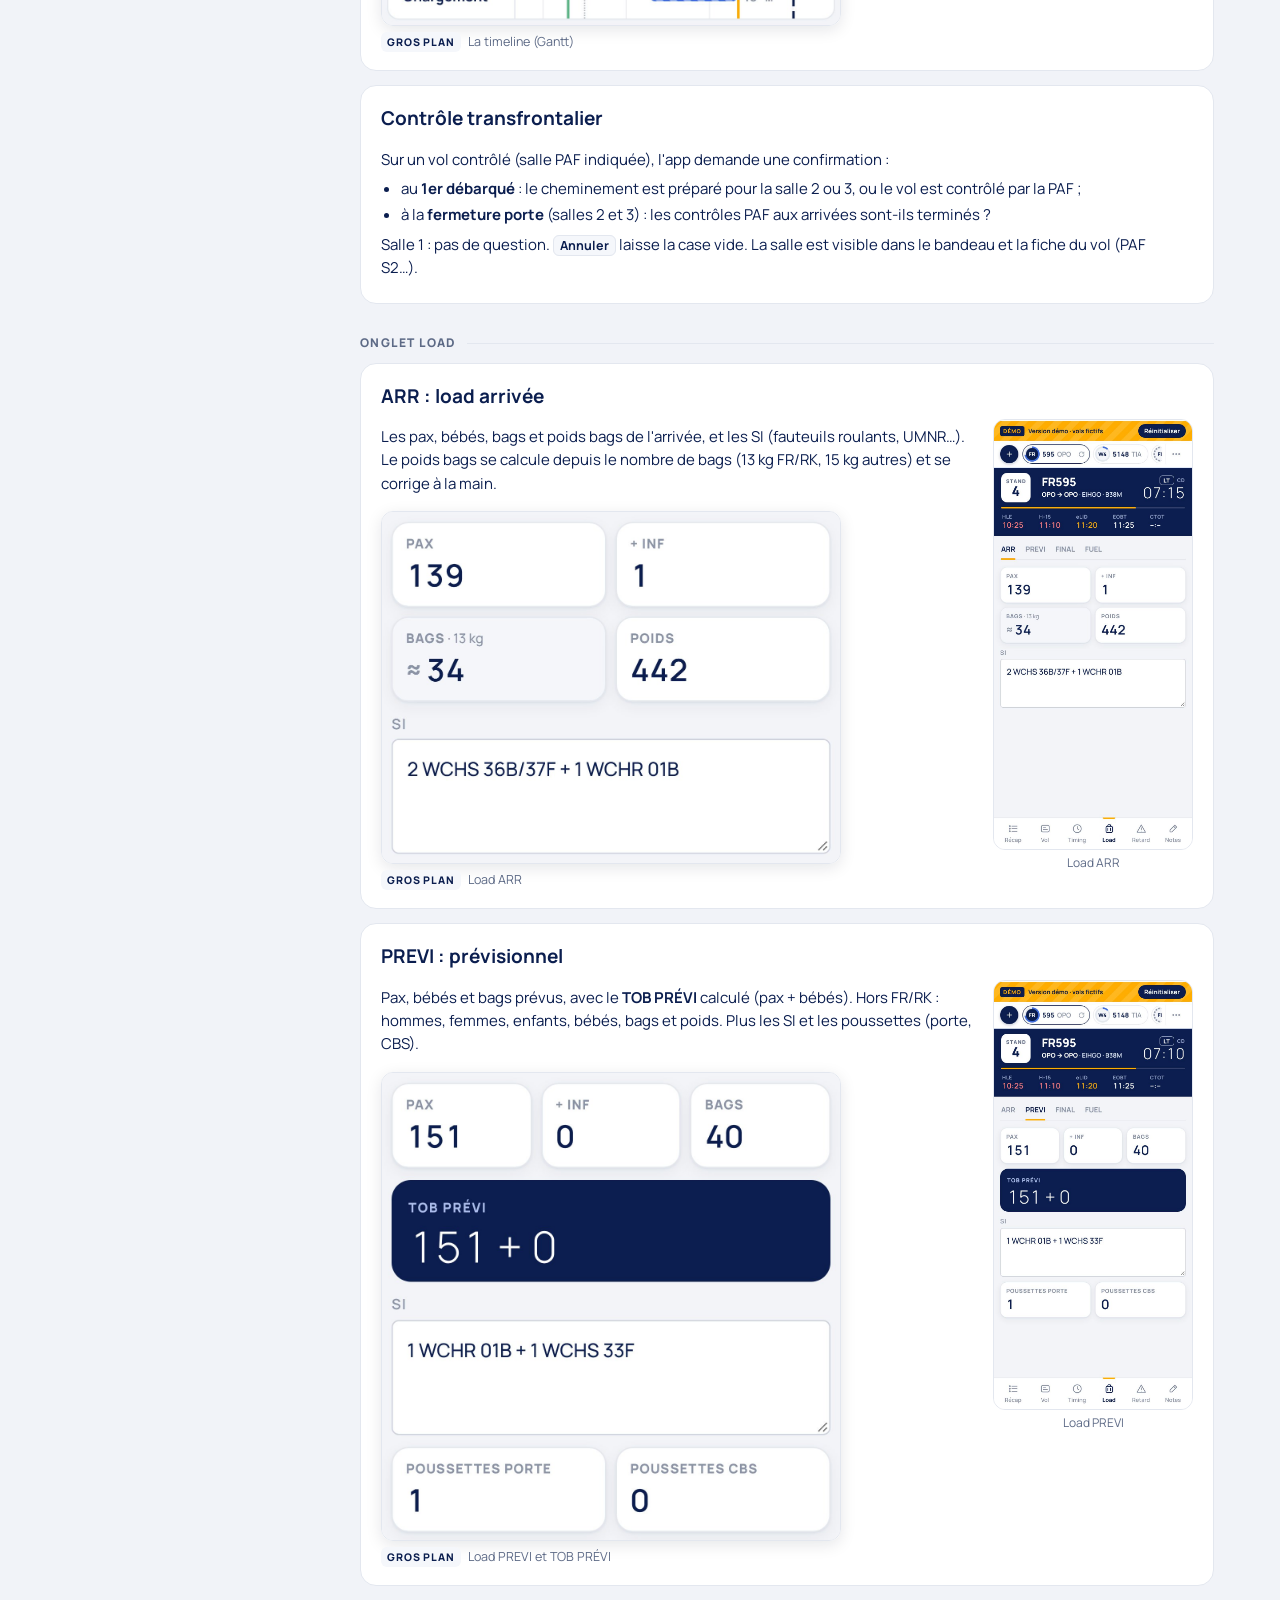
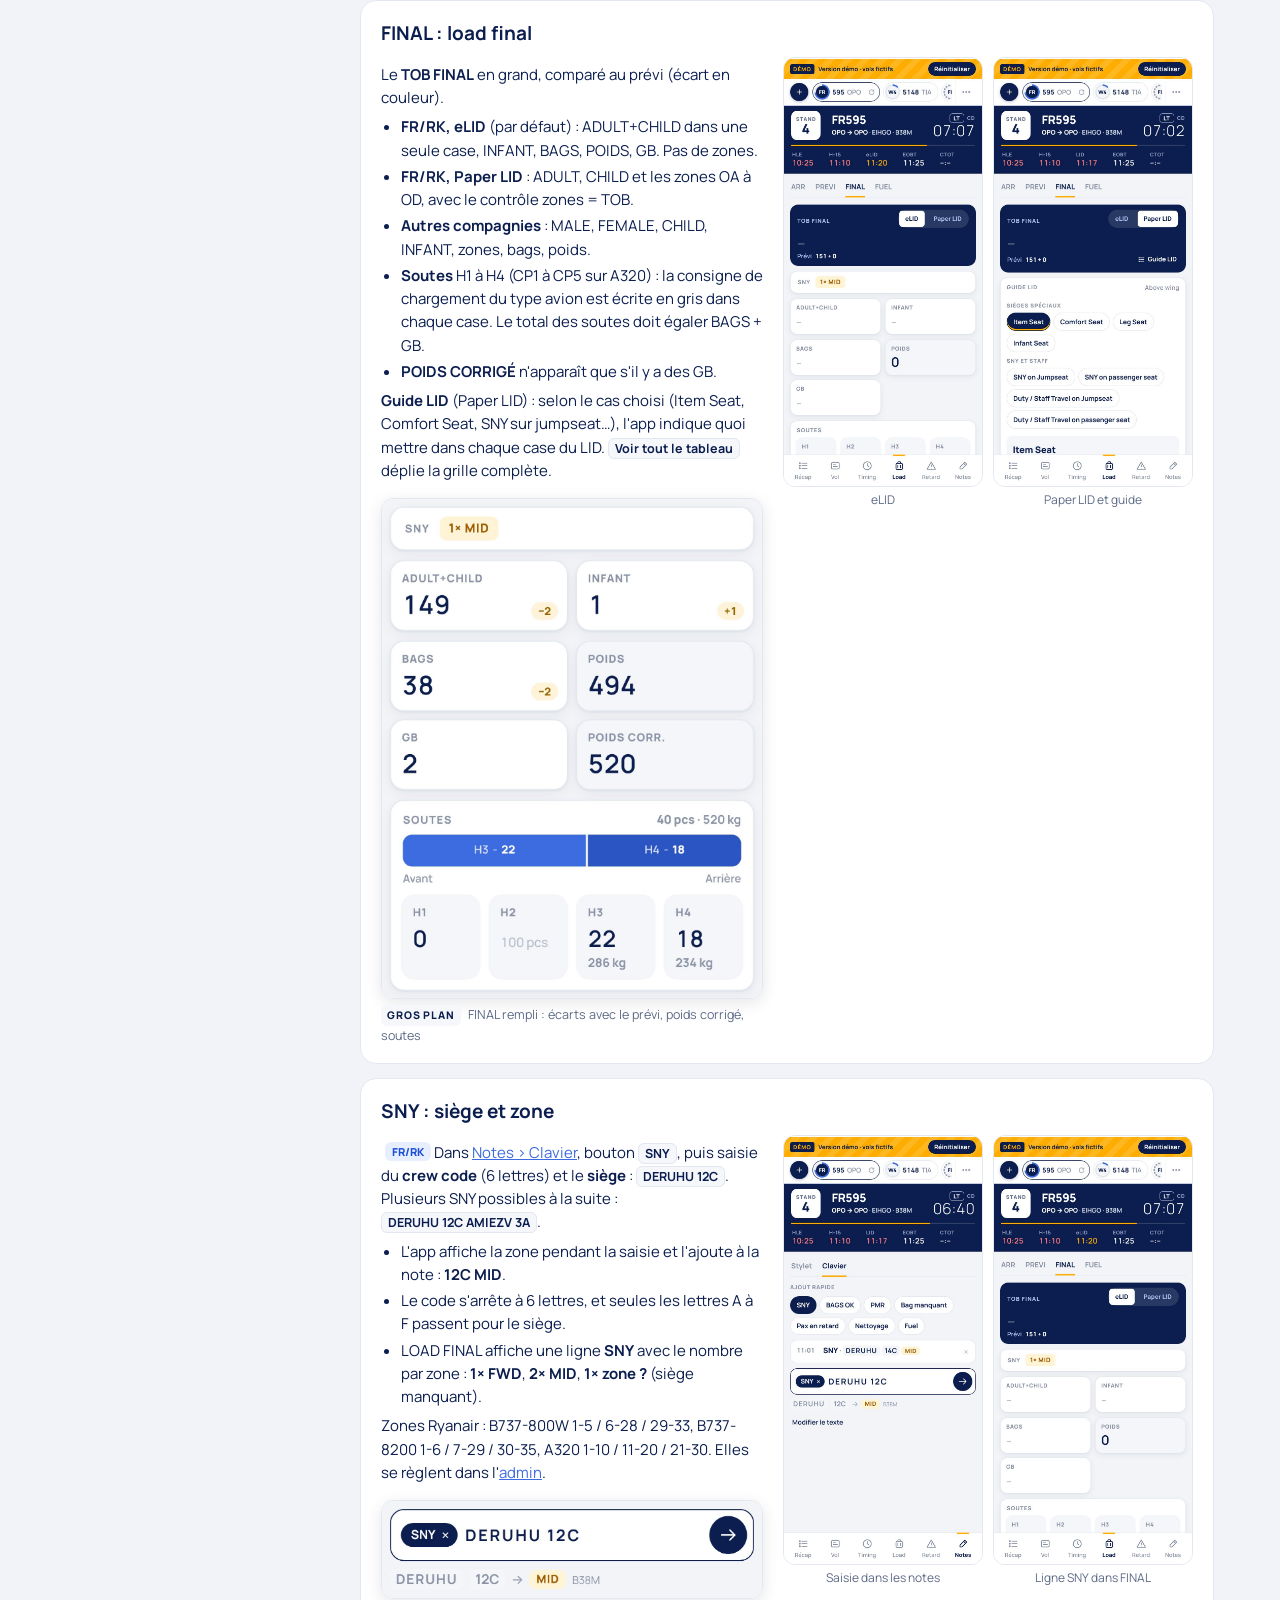
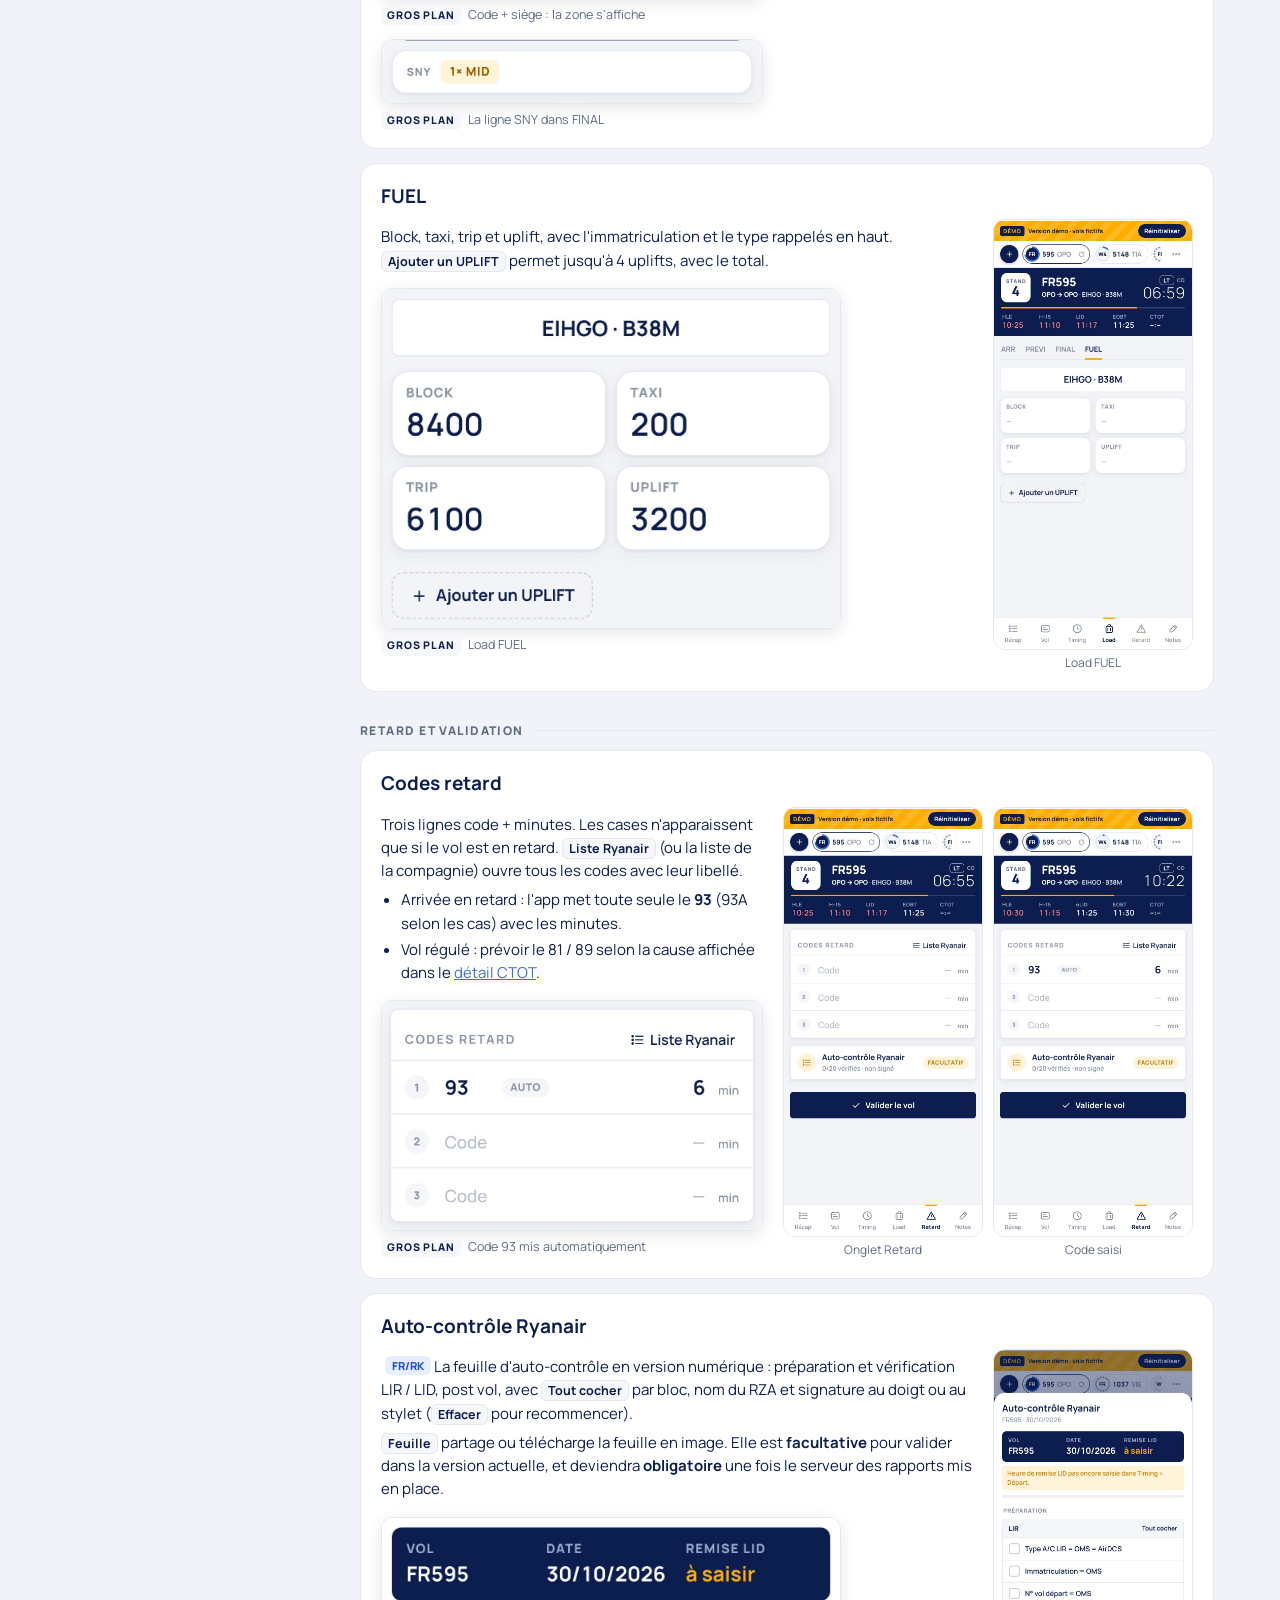
==== commit b9612c11: "v3.54.4: Récap compacte, retard en texte rouge sous le numéro du vol, coche seule à droite Co-Author" ====
--- a/manuel.html
+++ b/manuel.html
@@ -211,7 +211,7 @@
 <li>Chaque carte montre l'état actuel (Arrivée prévue, Arrivé au block, Débarquement en cours, Embarquement terminé, Porte fermée, Repoussé, Décollé), SOBT / EOBT / CTOT, et le temps restant à droite.</li>
 <li>Appui sur une carte : ouverture du vol.</li>
 <li>Un vol parti reste dans <b>Terminés</b> jusqu'à son retrait avec <span class="k">×</span> ou <span class="k">Tout retirer</span>. 30 min après l'AOBT, il quitte la barre d'onglets.</li>
-<li>S'il est parti en retard, une pastille rouge <b>+4 min</b> (AOBT − SOBT) s'affiche sous l'heure d'<b>OFF-BLOCK</b>, et à côté du ✓ en vue compacte.</li></ul>`],
+<li>S'il est parti en retard, une pastille rouge <b>+4 min</b> (AOBT − SOBT) s'affiche sous l'heure d'<b>OFF-BLOCK</b>, et en rouge sous le numéro du vol en vue compacte.</li></ul>`],
 ['Les vols','veille','Vols de la veille',[I('vols-veille','Vols de la veille')],`
 <p>À l'ouverture, s'il reste des vols d'une journée précédente, l'app propose de les fermer. Elle signale ceux qui n'ont <b>pas été validés</b> ou à qui il manque l'<b>AIBT</b> ou l'<b>AOBT</b>.</p>
 <ul><li><span class="k">Garder</span> : rien ne change, la question revient le lendemain.</li>
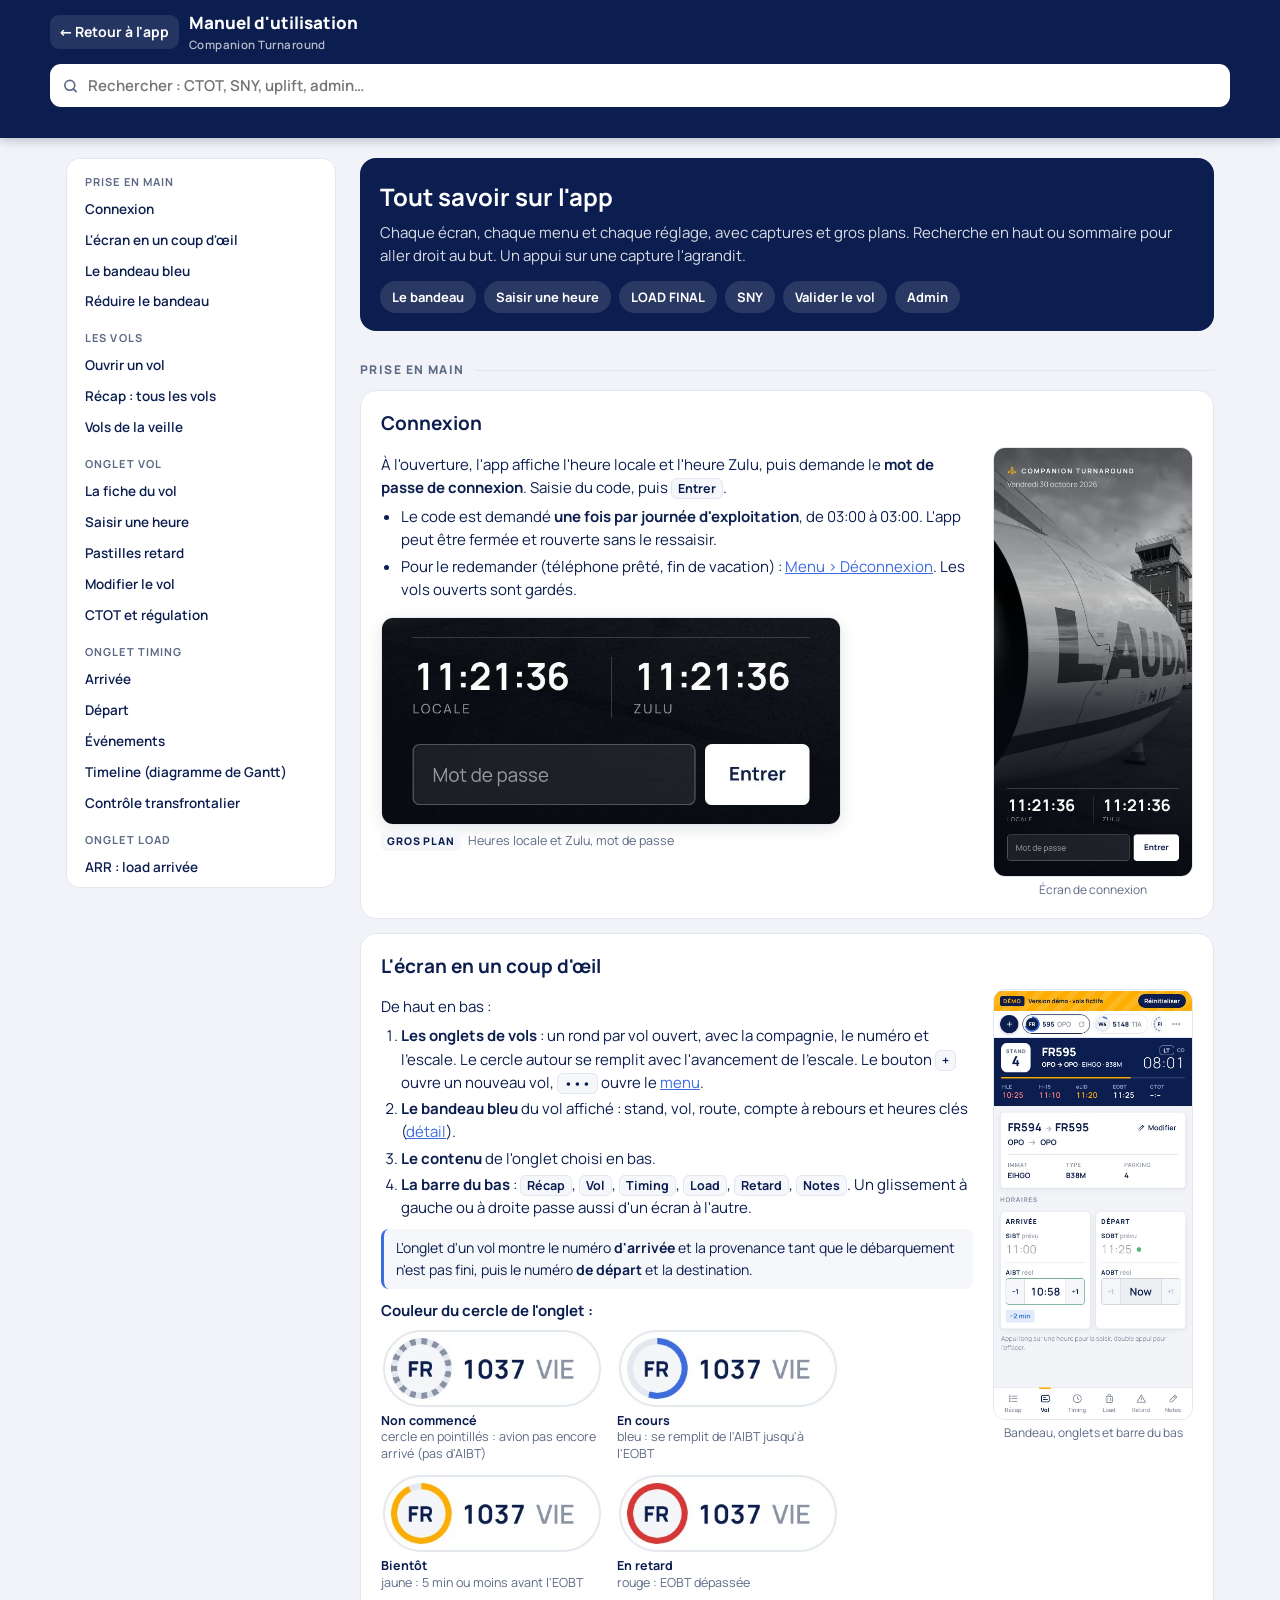
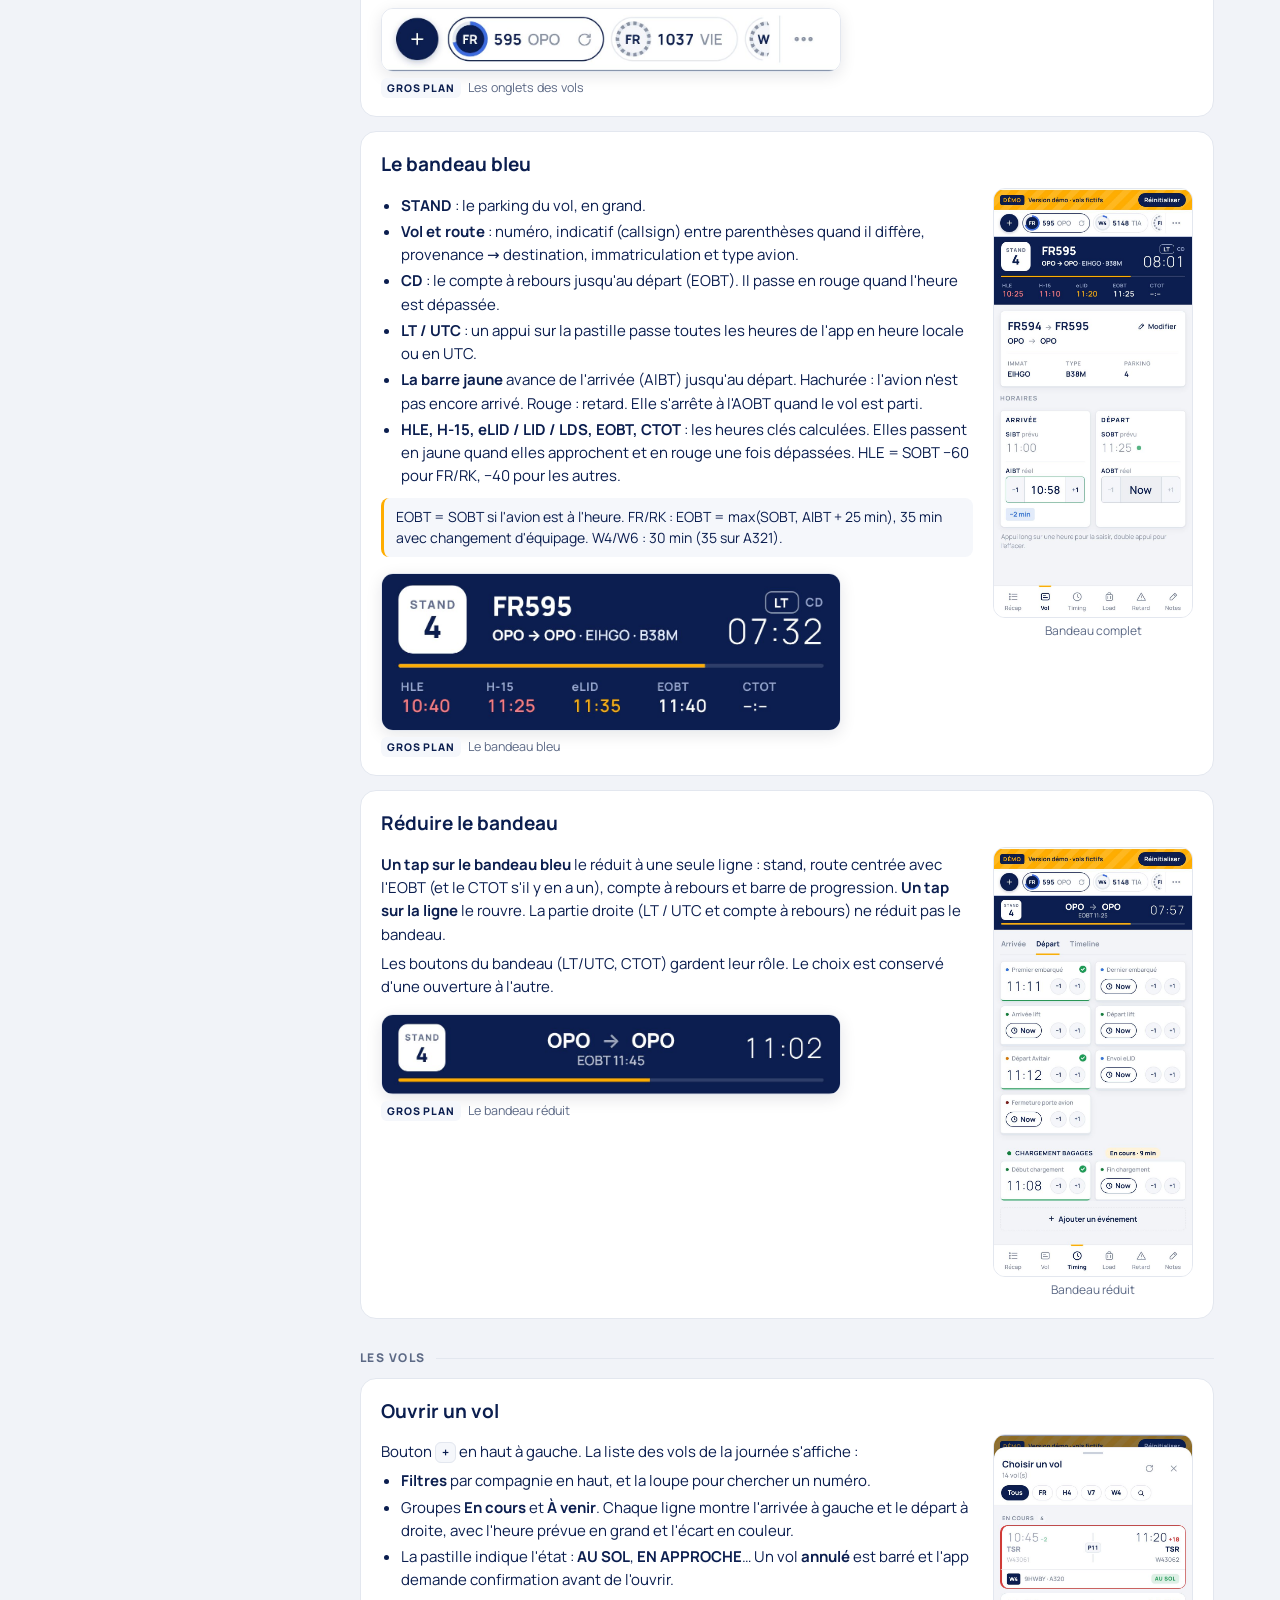
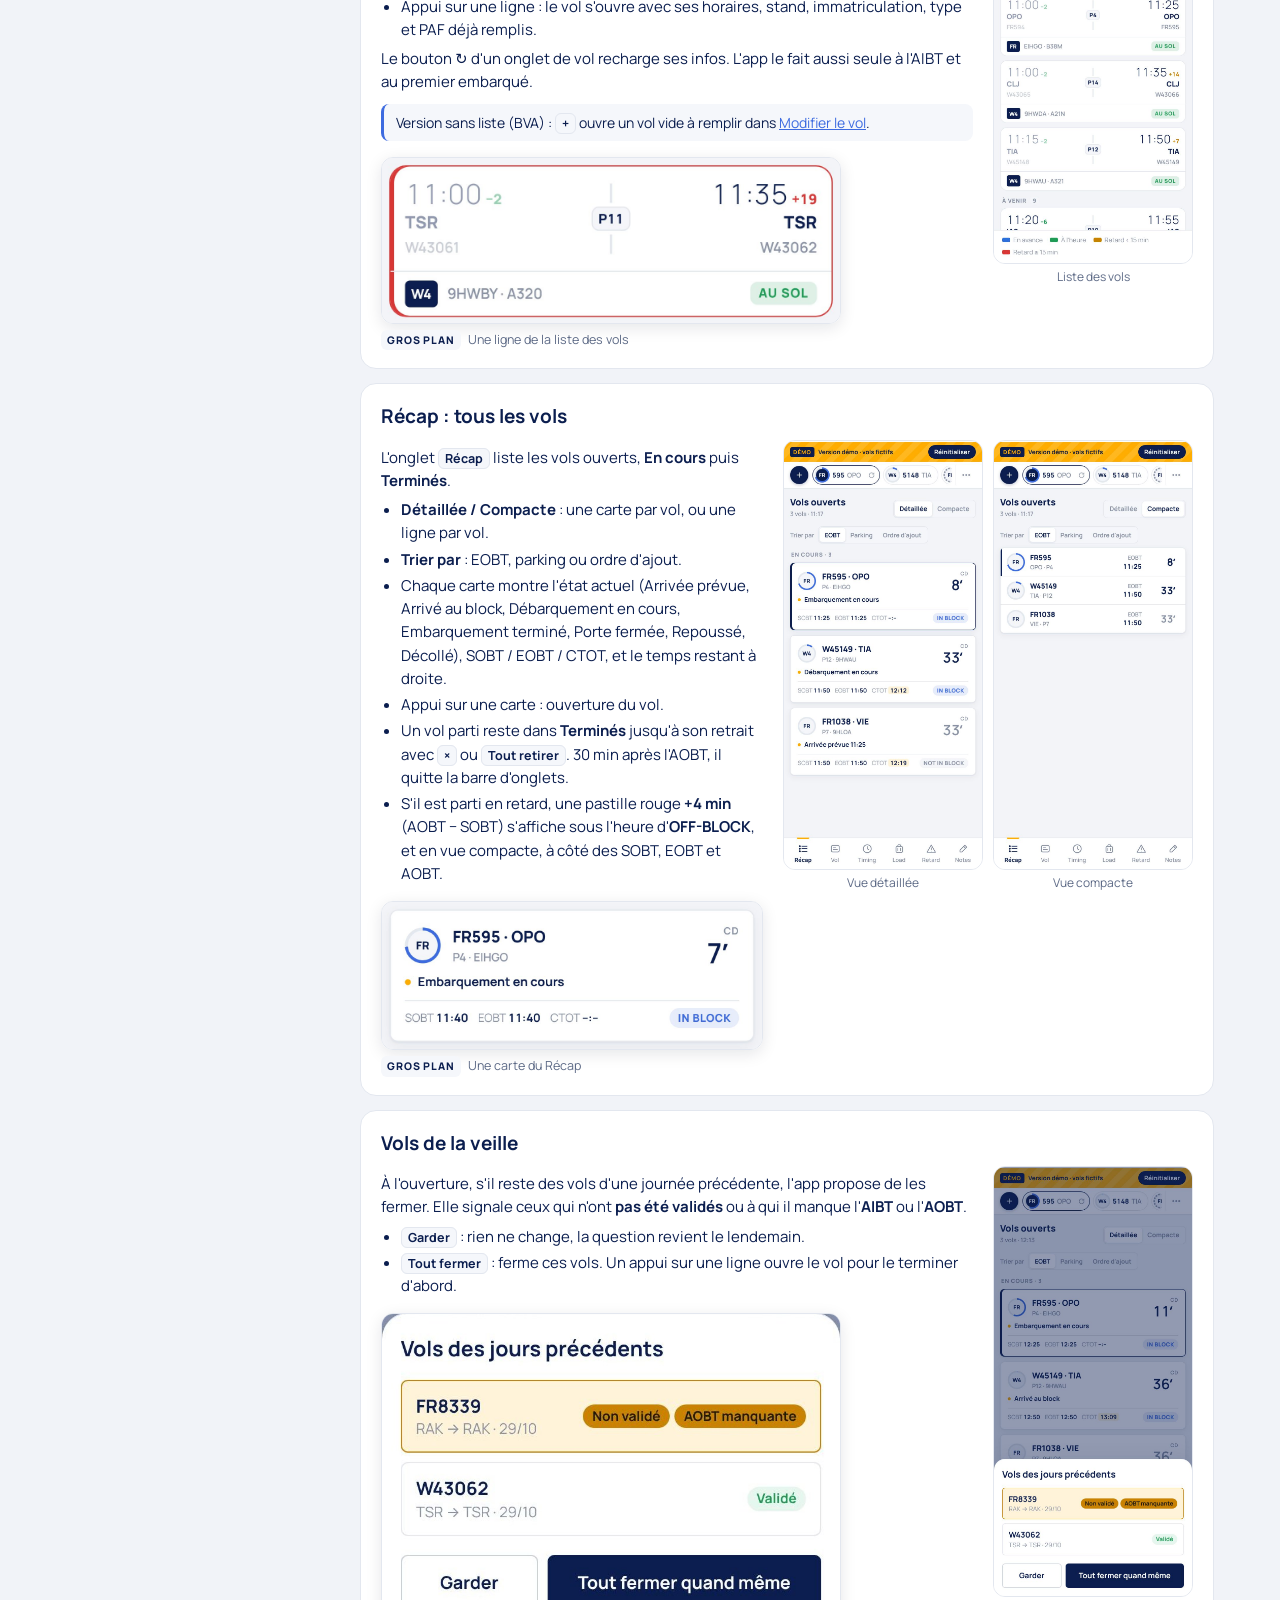
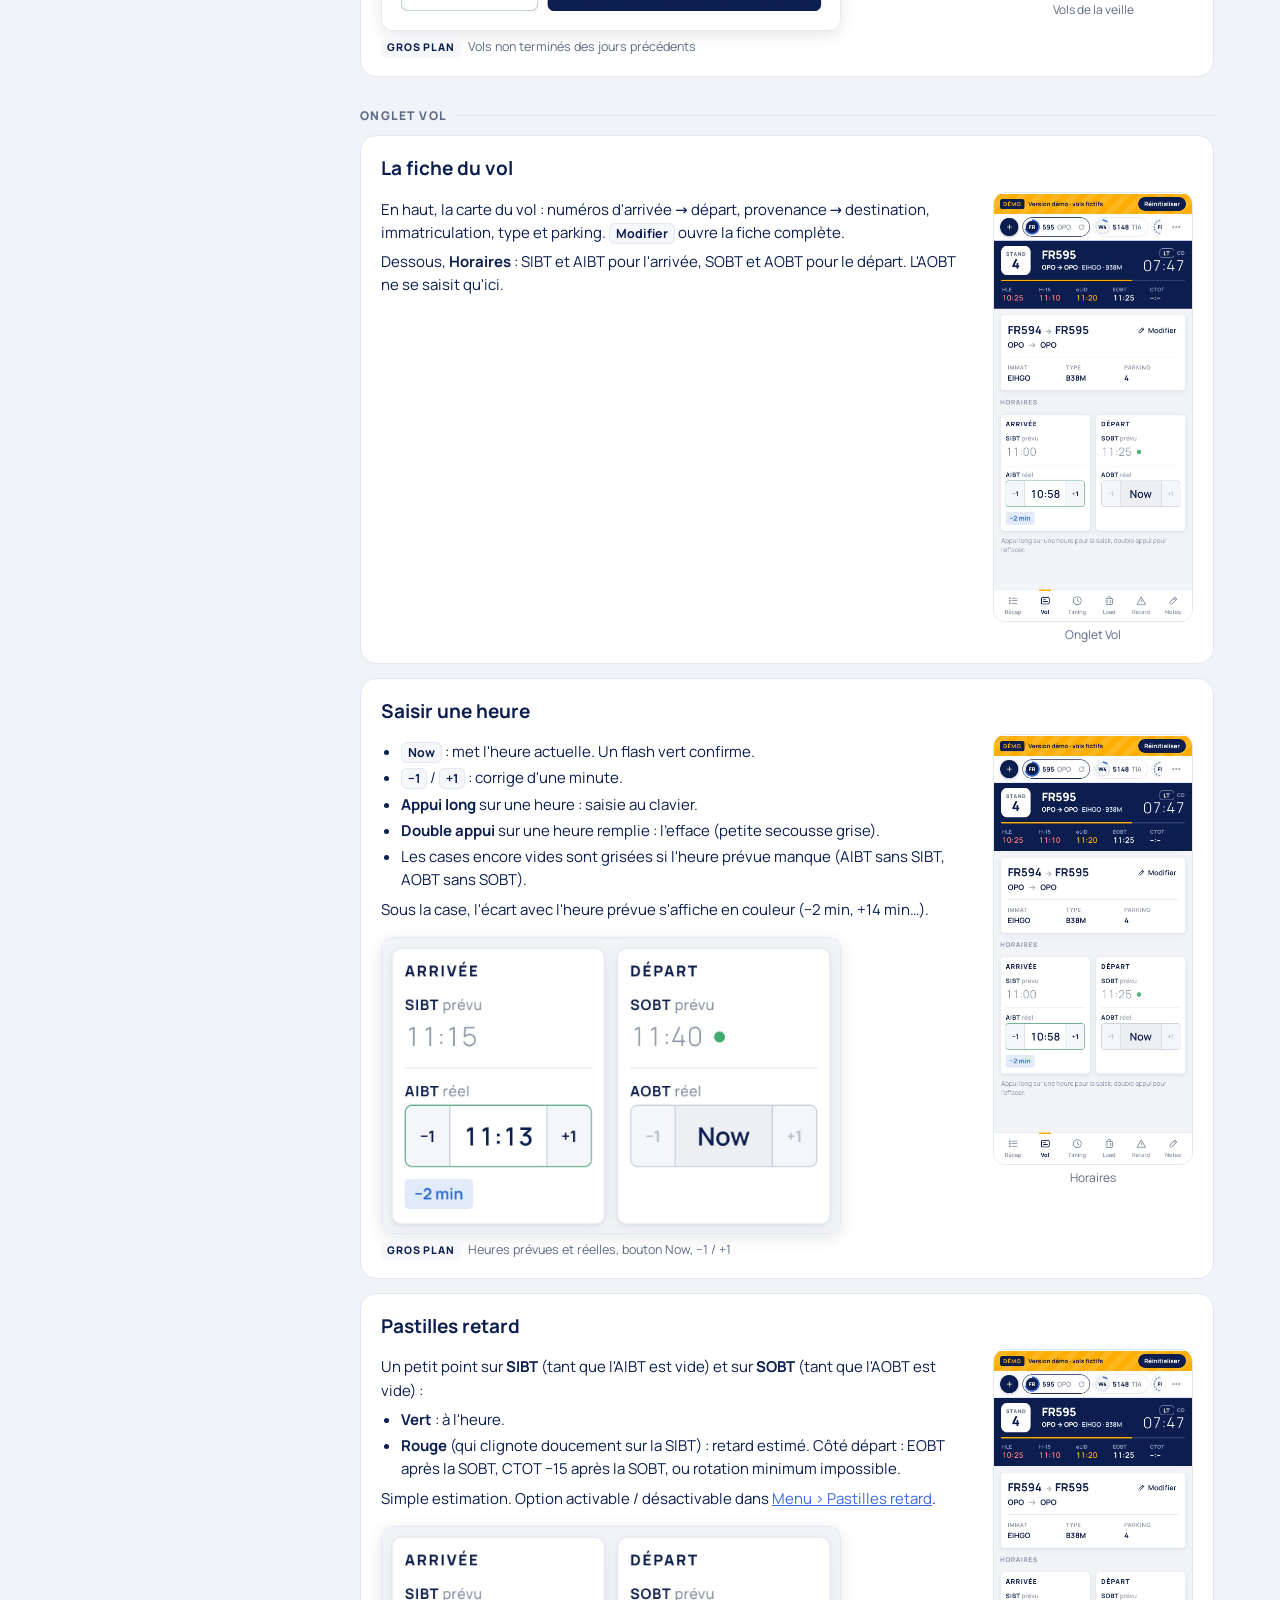
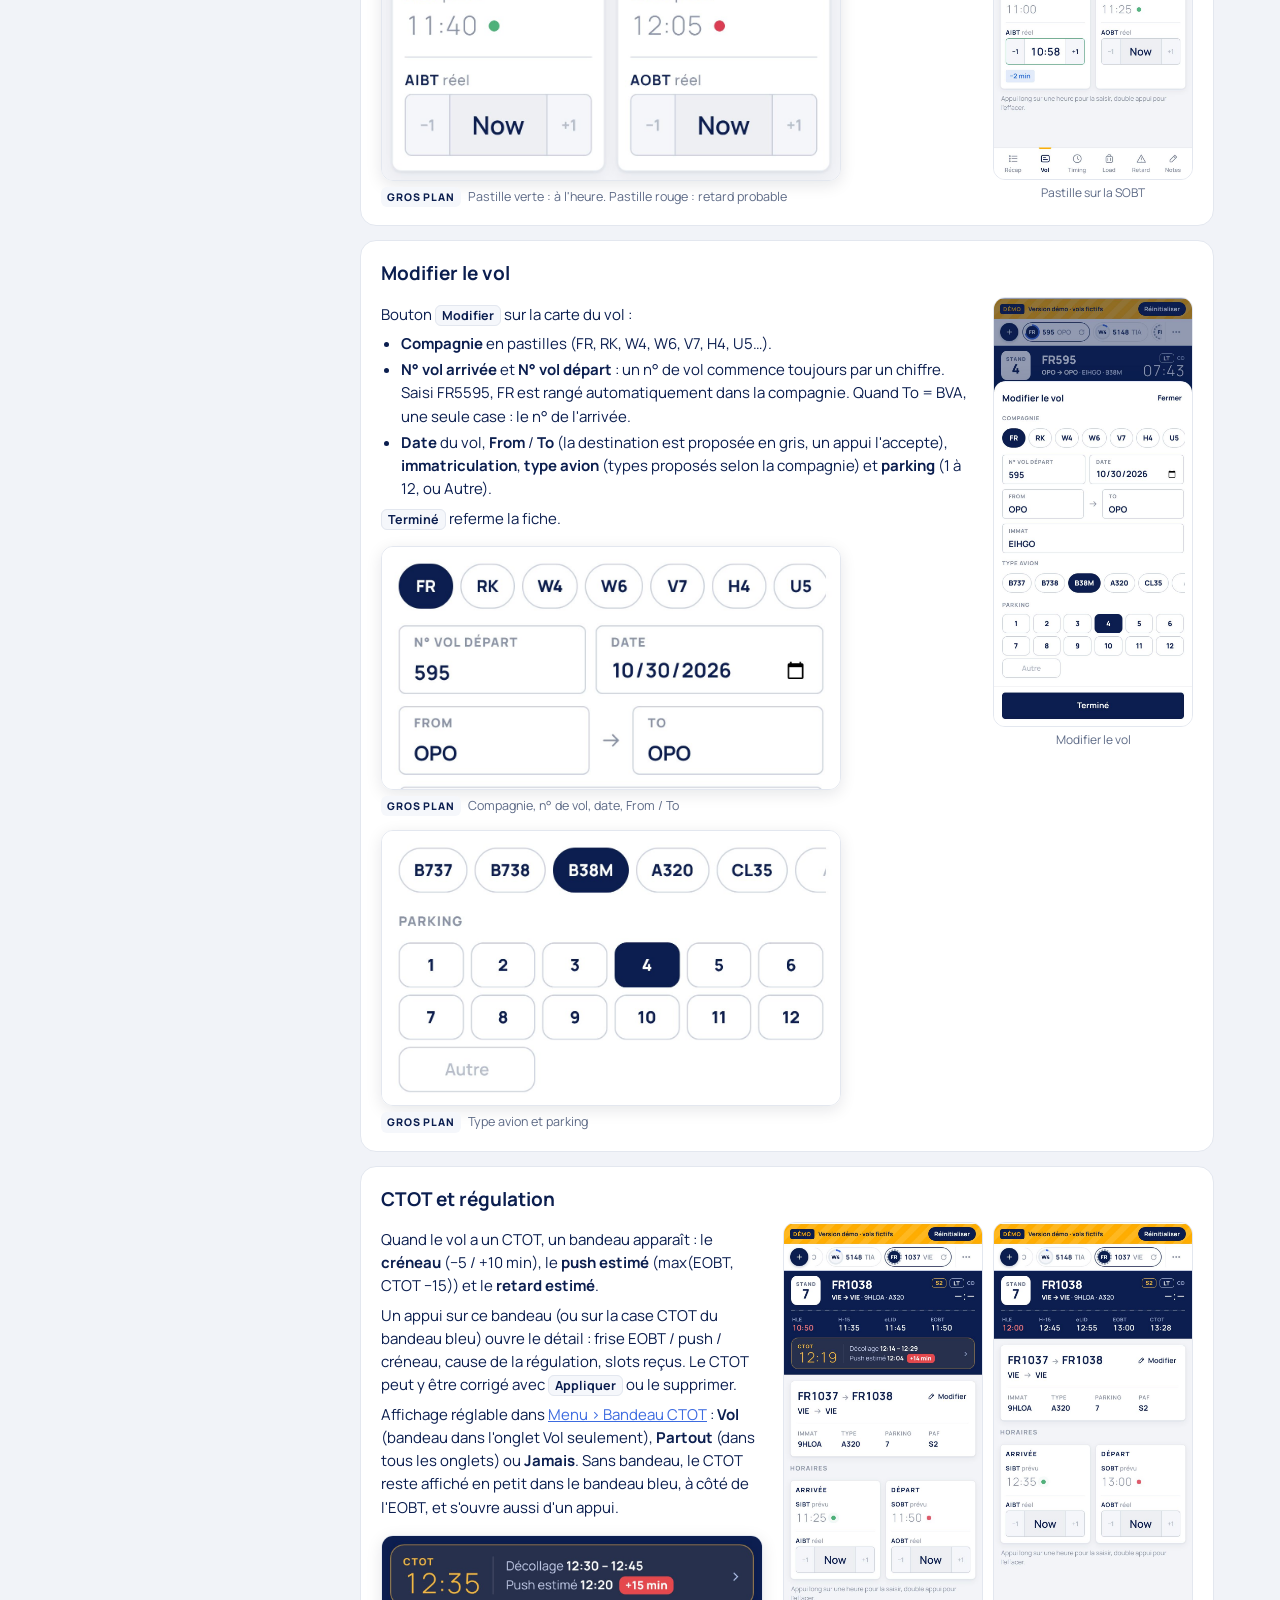
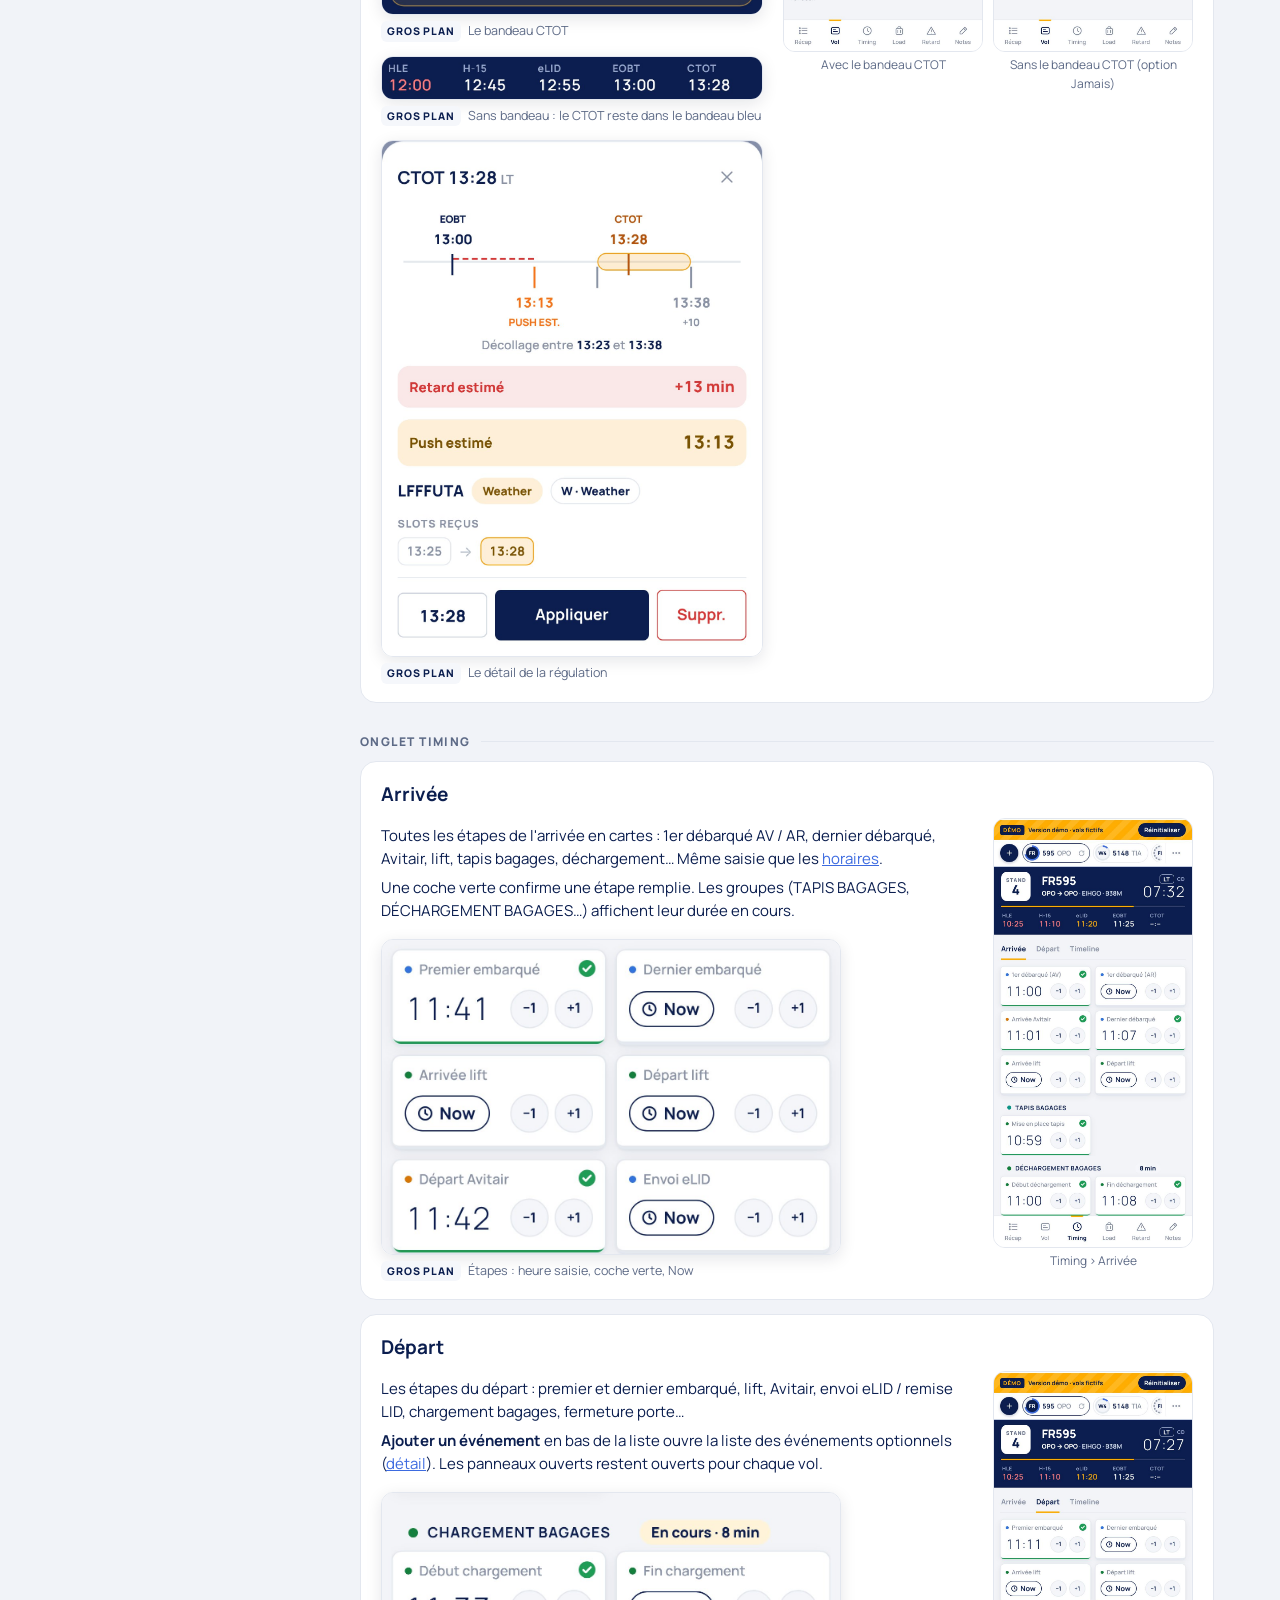
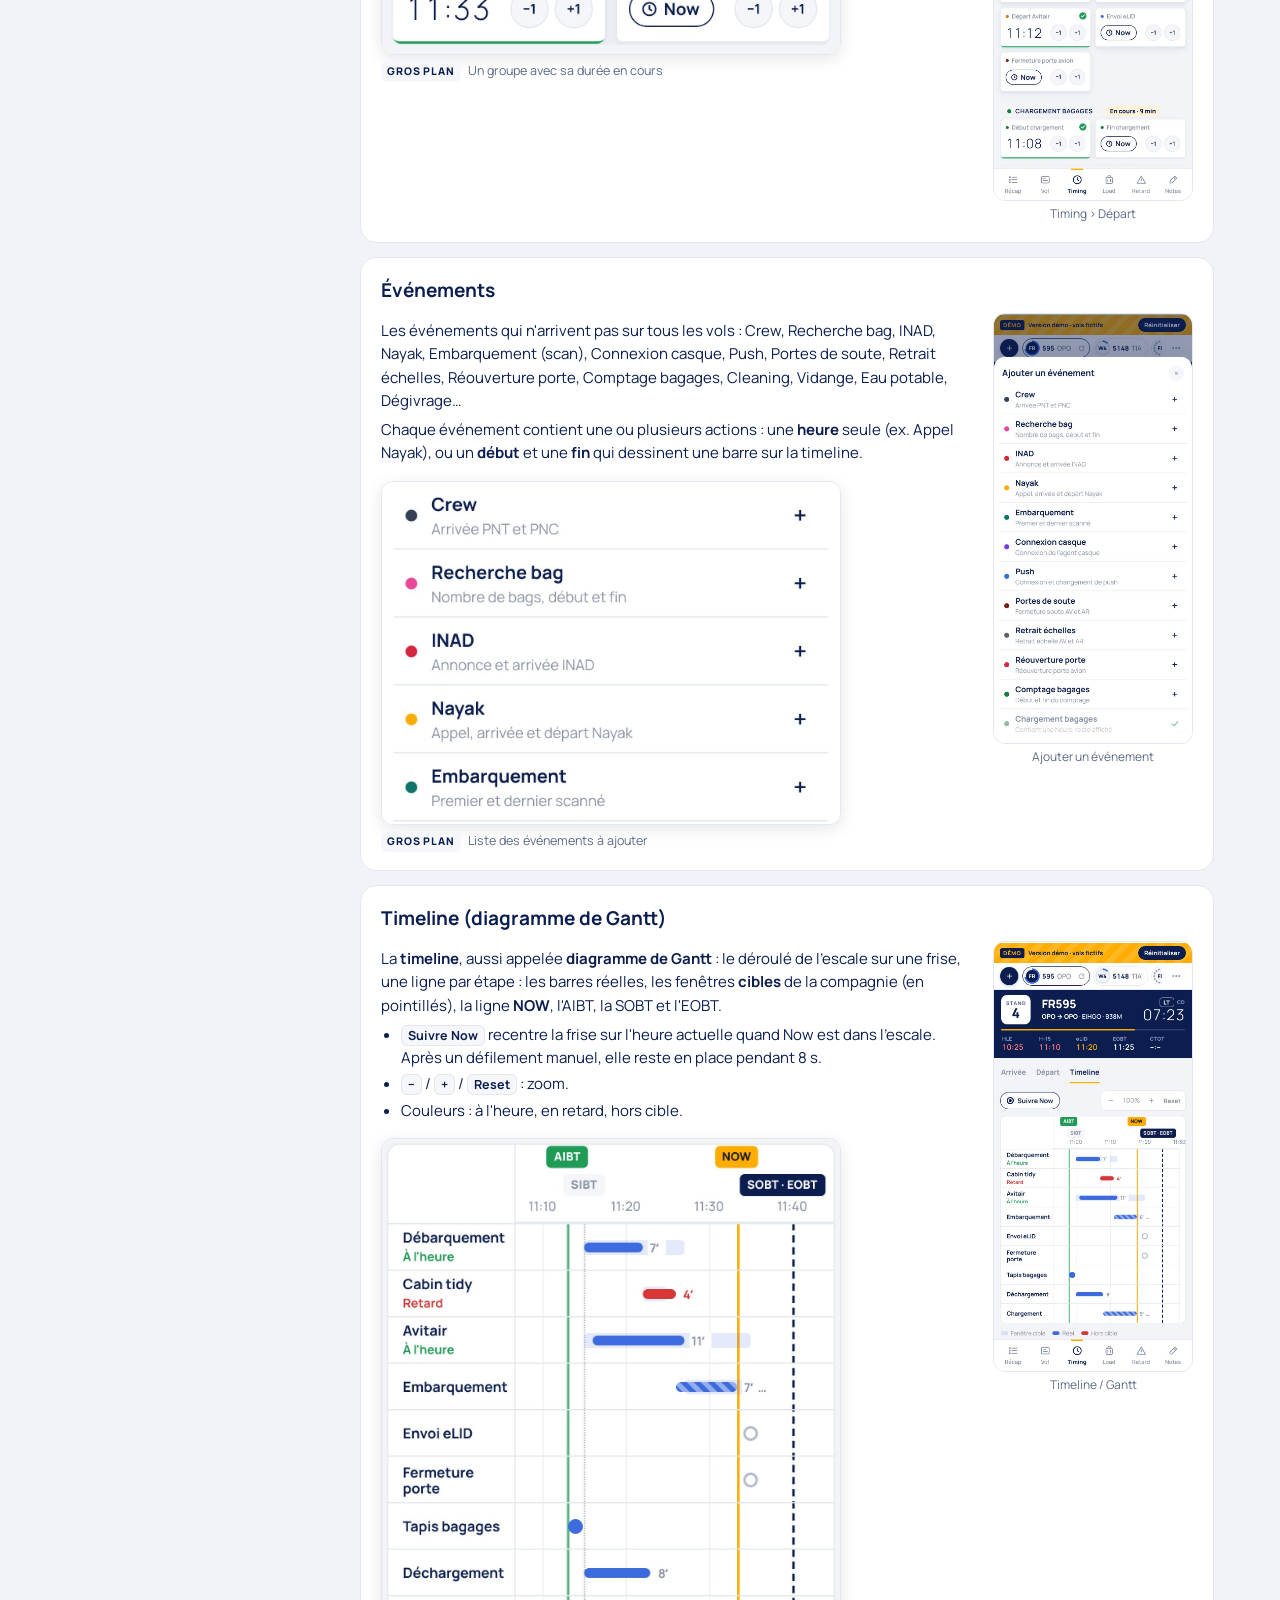
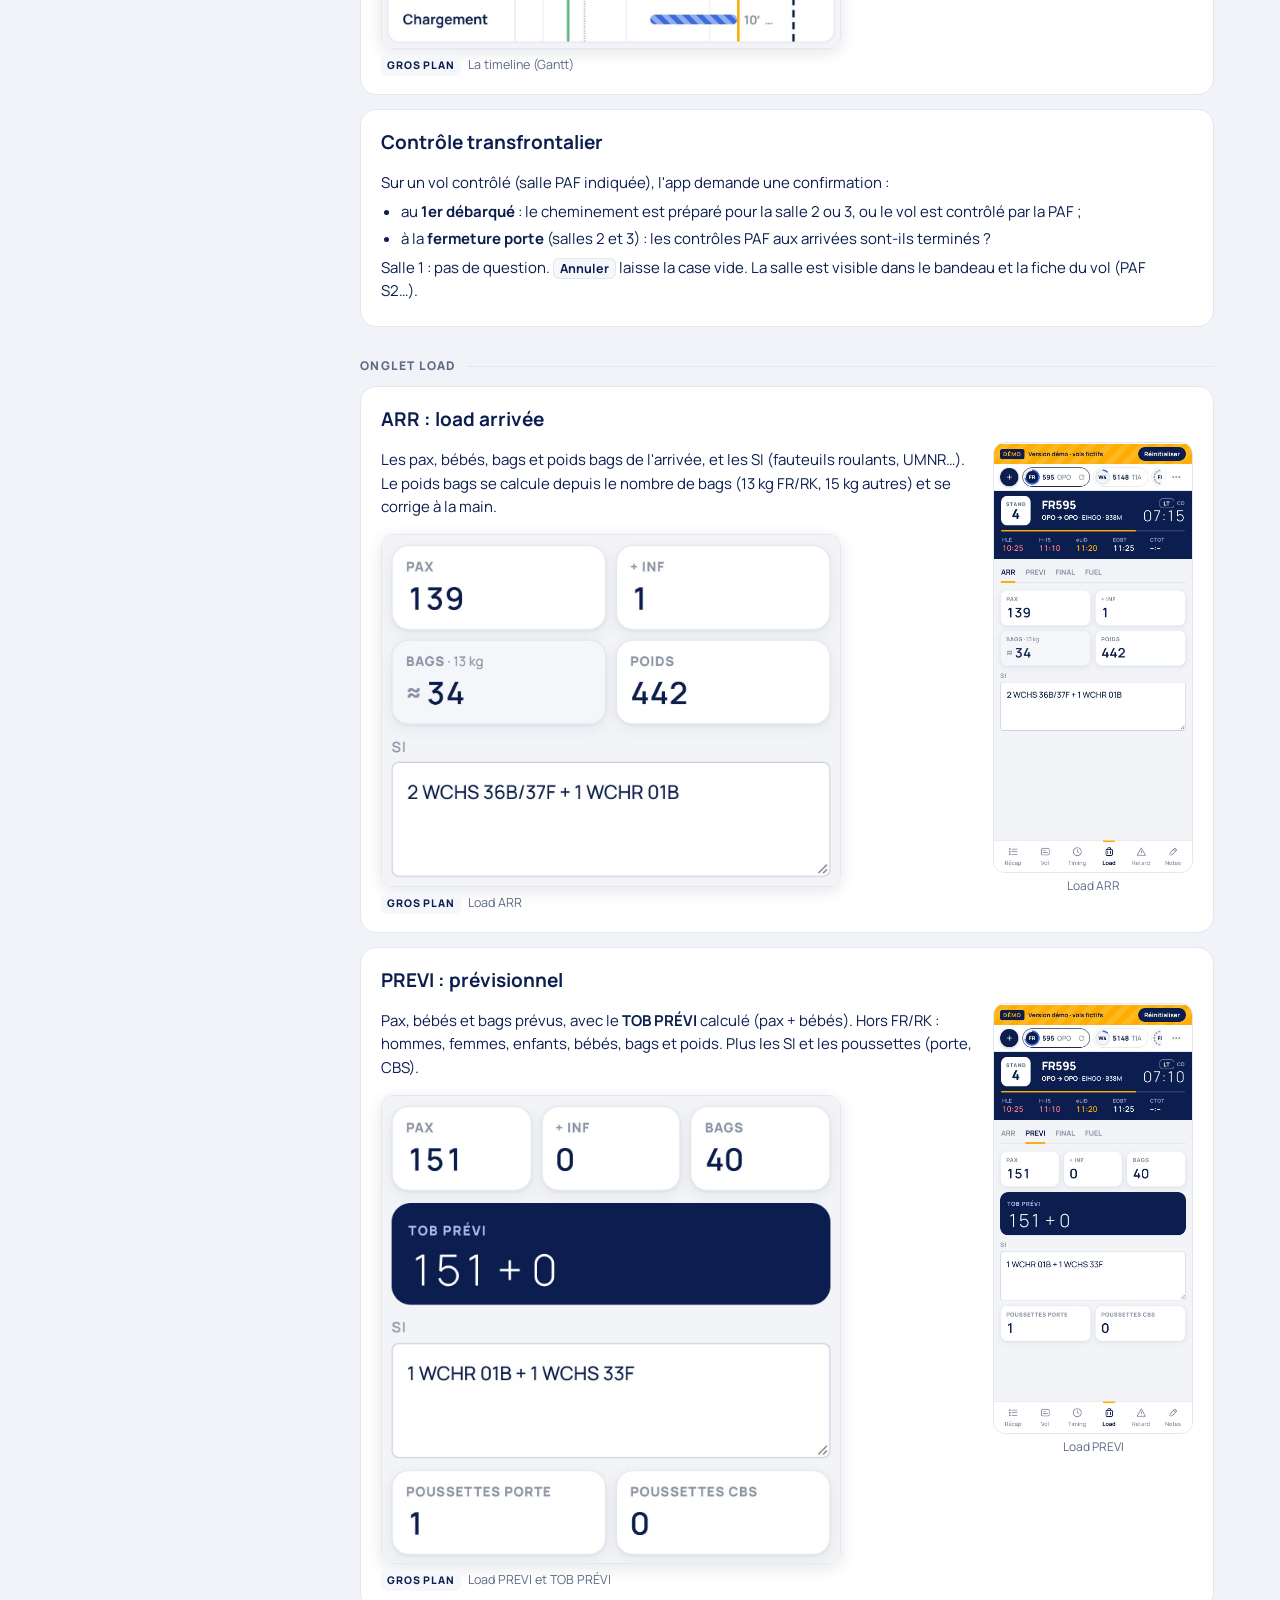
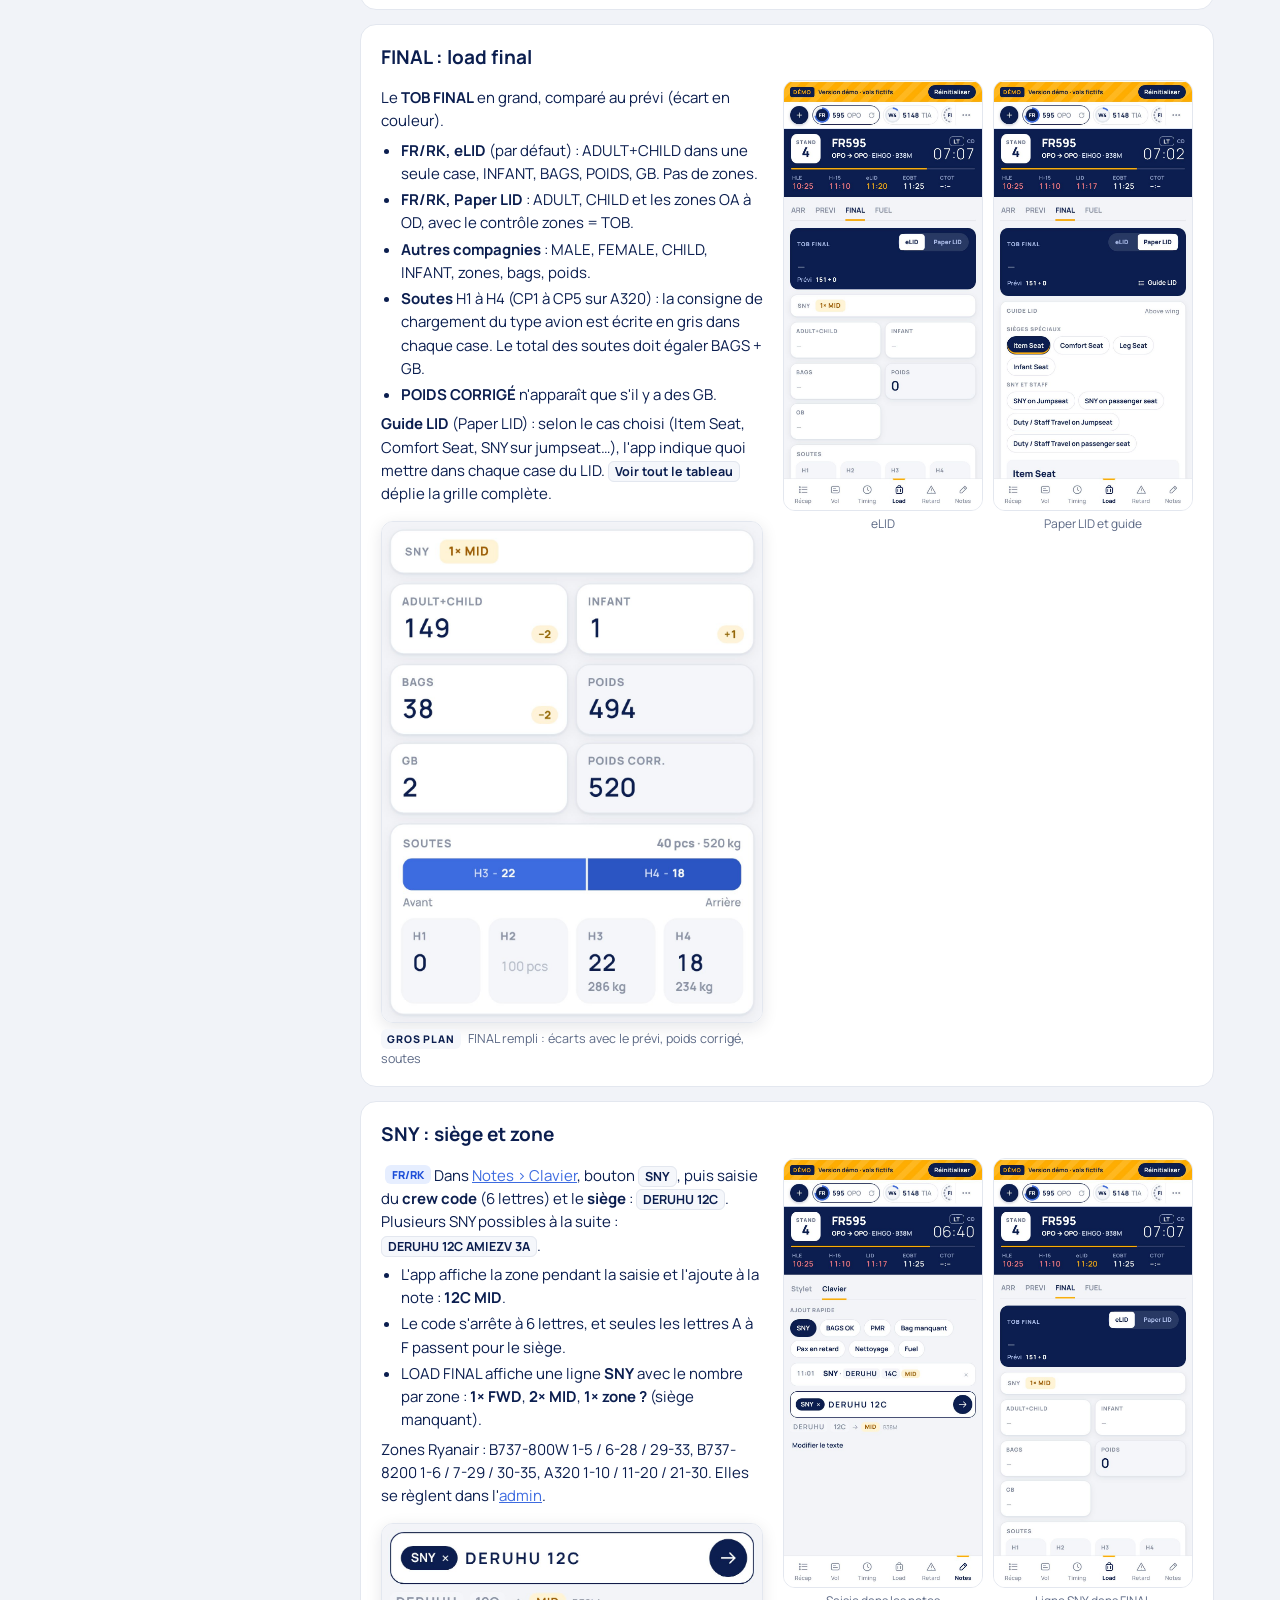
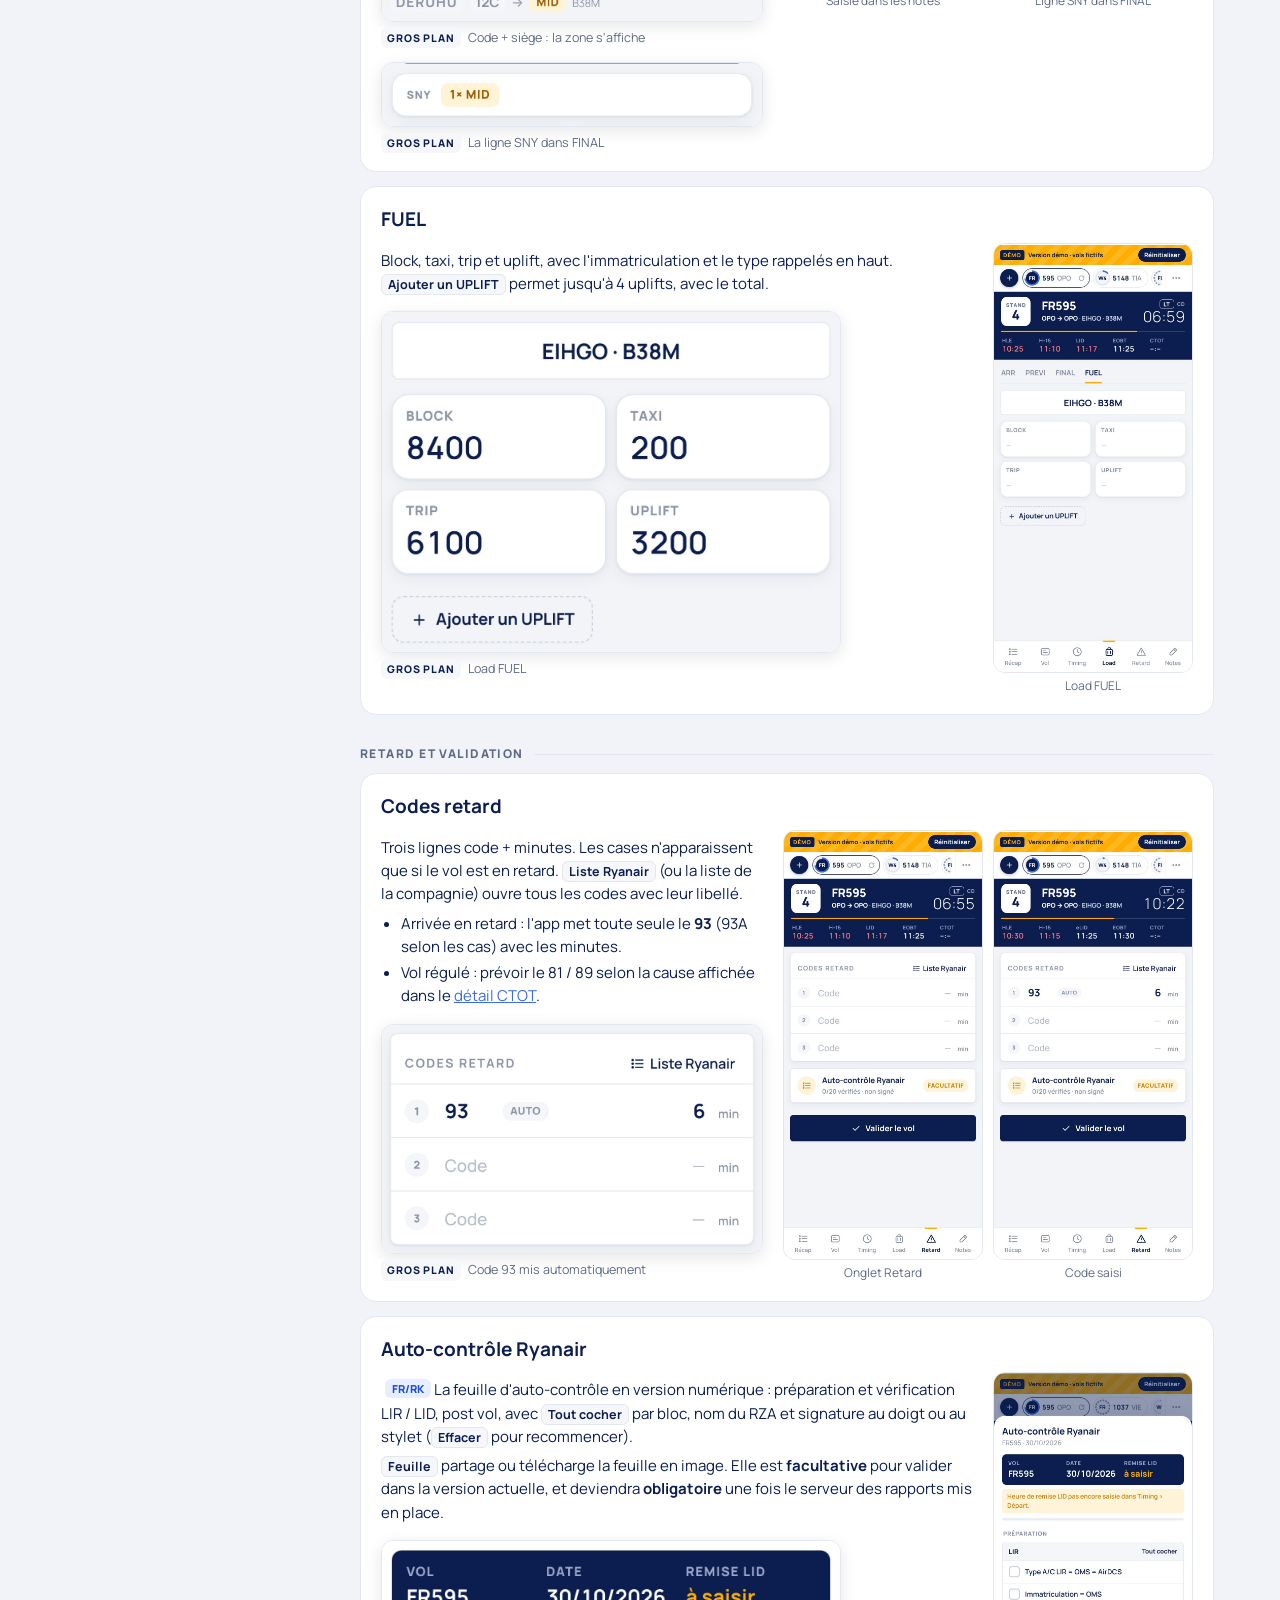
==== commit 7815e14e: "v3.54.5: Récap compacte, vol parti = SOBT, EOBT, AOBT et retard à côté Co-Authored-By: Claude Opus 5" ====
--- a/manuel.html
+++ b/manuel.html
@@ -211,7 +211,7 @@
 <li>Chaque carte montre l'état actuel (Arrivée prévue, Arrivé au block, Débarquement en cours, Embarquement terminé, Porte fermée, Repoussé, Décollé), SOBT / EOBT / CTOT, et le temps restant à droite.</li>
 <li>Appui sur une carte : ouverture du vol.</li>
 <li>Un vol parti reste dans <b>Terminés</b> jusqu'à son retrait avec <span class="k">×</span> ou <span class="k">Tout retirer</span>. 30 min après l'AOBT, il quitte la barre d'onglets.</li>
-<li>S'il est parti en retard, une pastille rouge <b>+4 min</b> (AOBT − SOBT) s'affiche sous l'heure d'<b>OFF-BLOCK</b>, et en rouge sous le numéro du vol en vue compacte.</li></ul>`],
+<li>S'il est parti en retard, une pastille rouge <b>+4 min</b> (AOBT − SOBT) s'affiche sous l'heure d'<b>OFF-BLOCK</b>, et en vue compacte, à côté des SOBT, EOBT et AOBT.</li></ul>`],
 ['Les vols','veille','Vols de la veille',[I('vols-veille','Vols de la veille')],`
 <p>À l'ouverture, s'il reste des vols d'une journée précédente, l'app propose de les fermer. Elle signale ceux qui n'ont <b>pas été validés</b> ou à qui il manque l'<b>AIBT</b> ou l'<b>AOBT</b>.</p>
 <ul><li><span class="k">Garder</span> : rien ne change, la question revient le lendemain.</li>
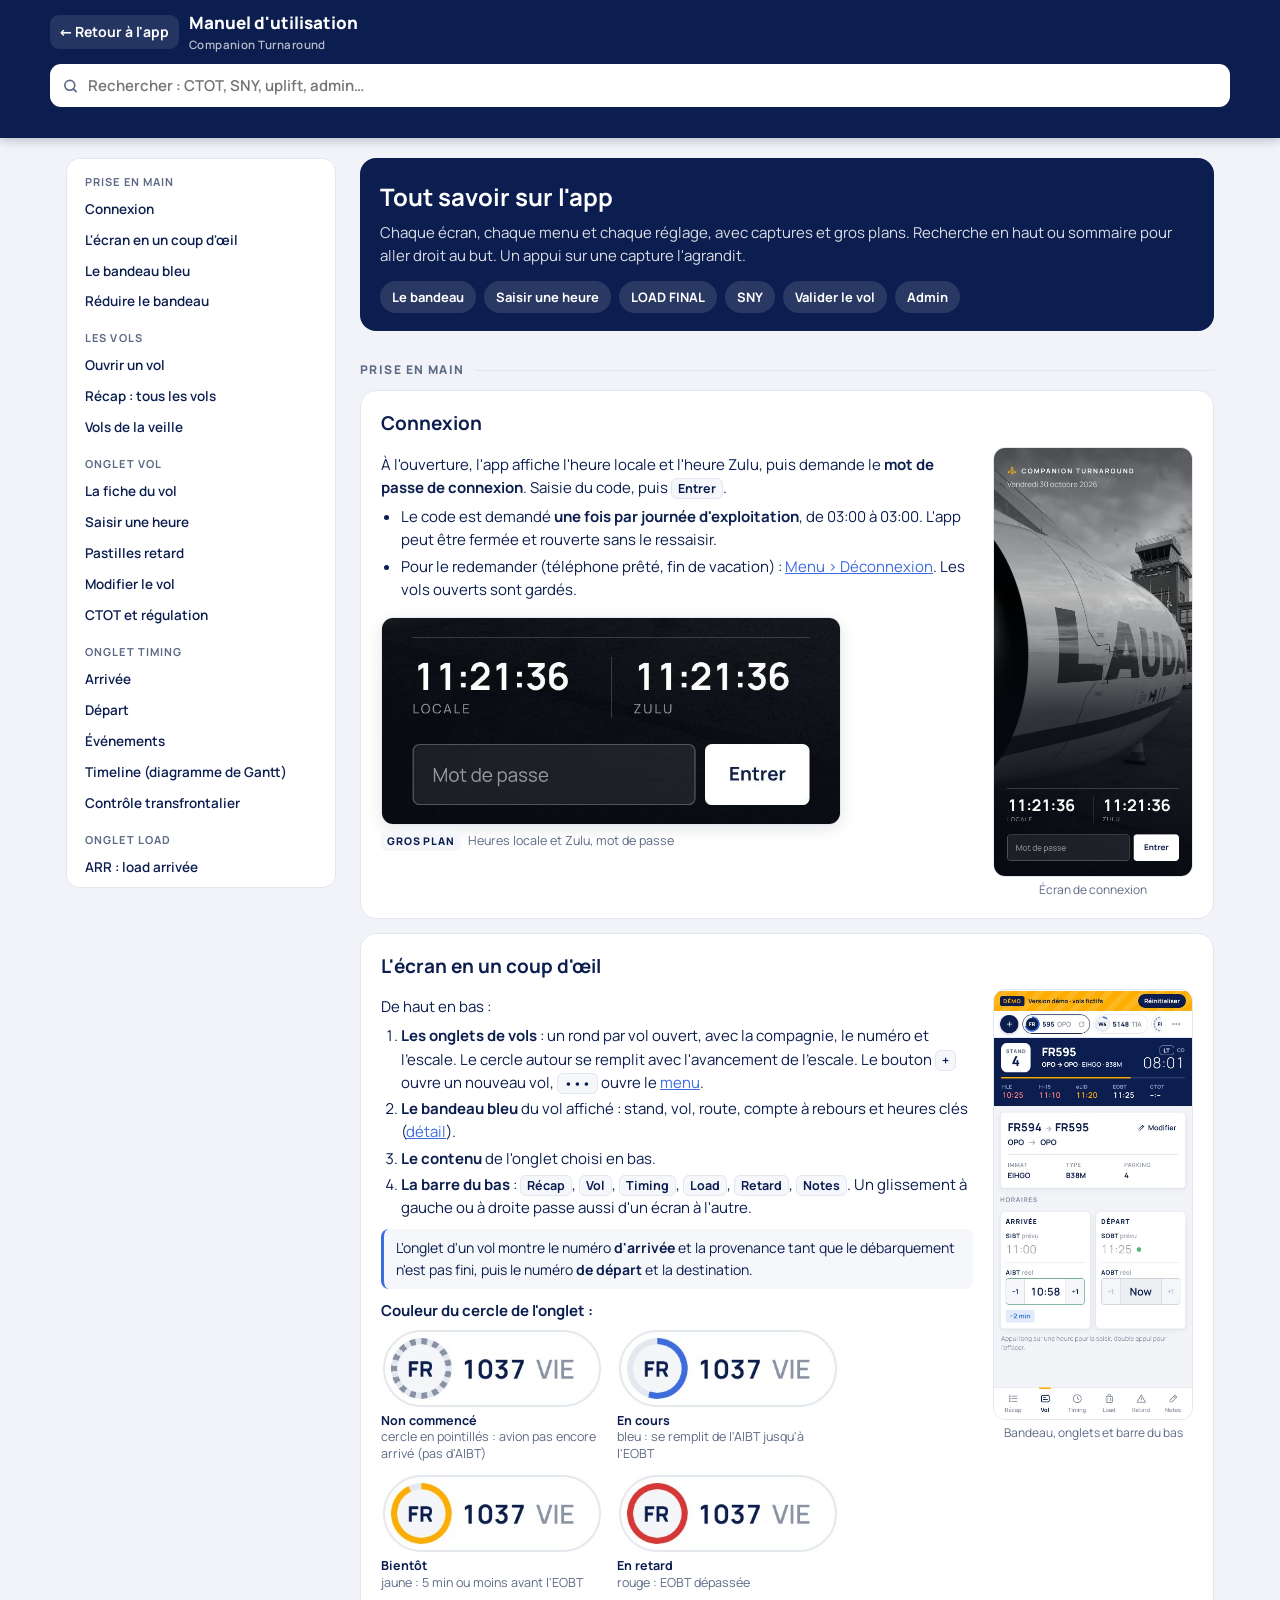
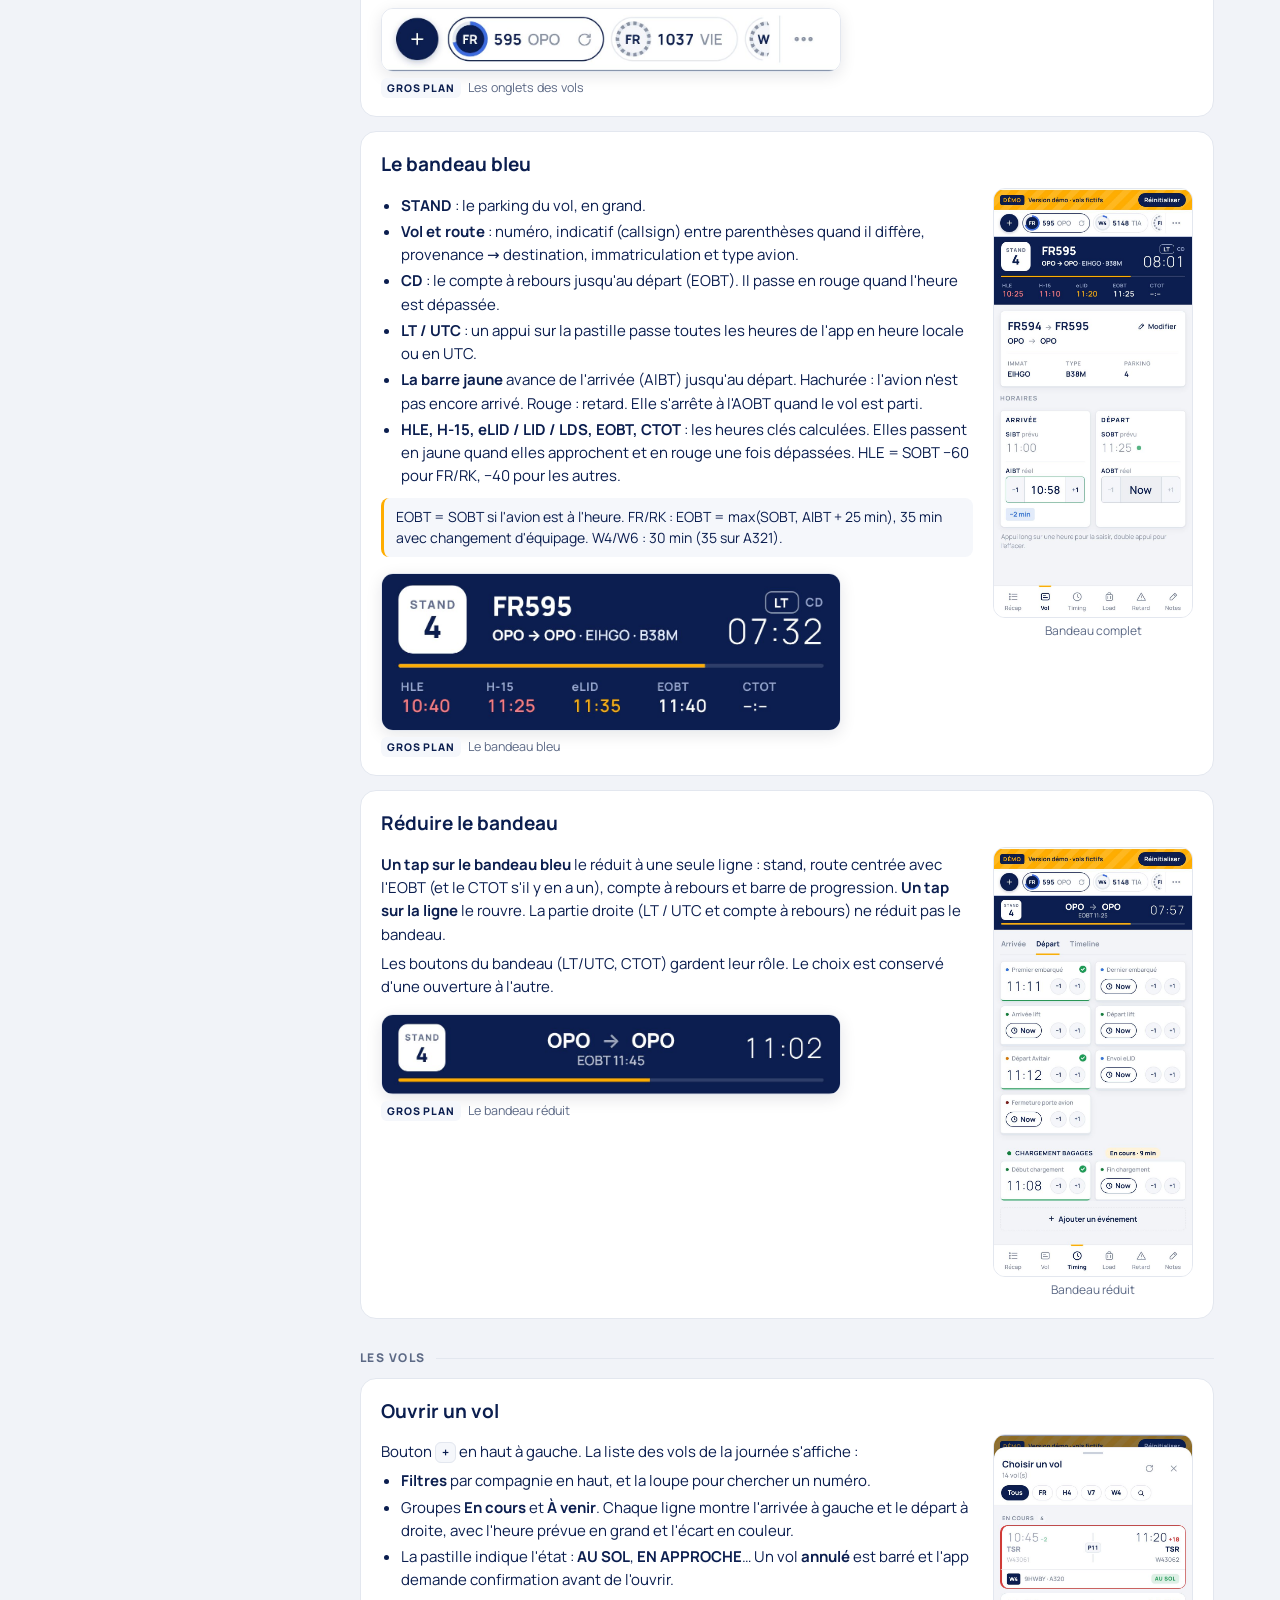
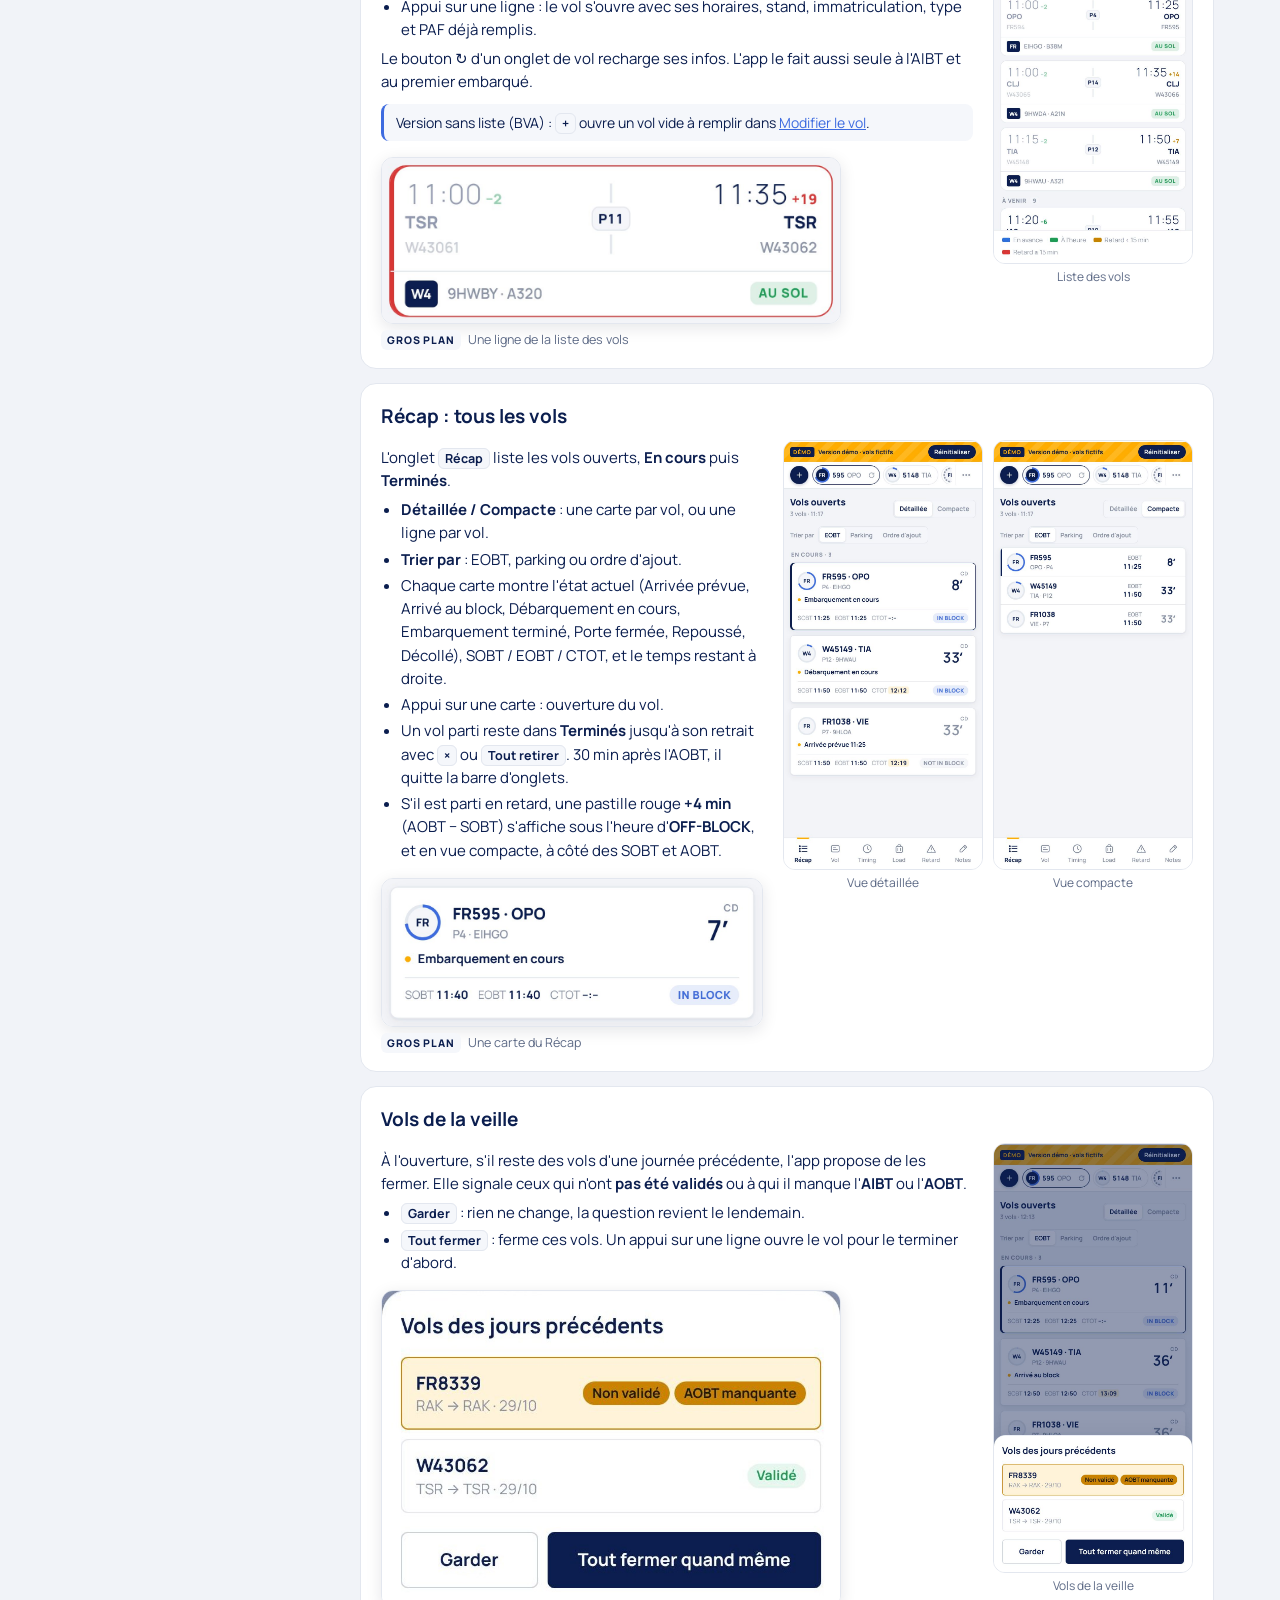
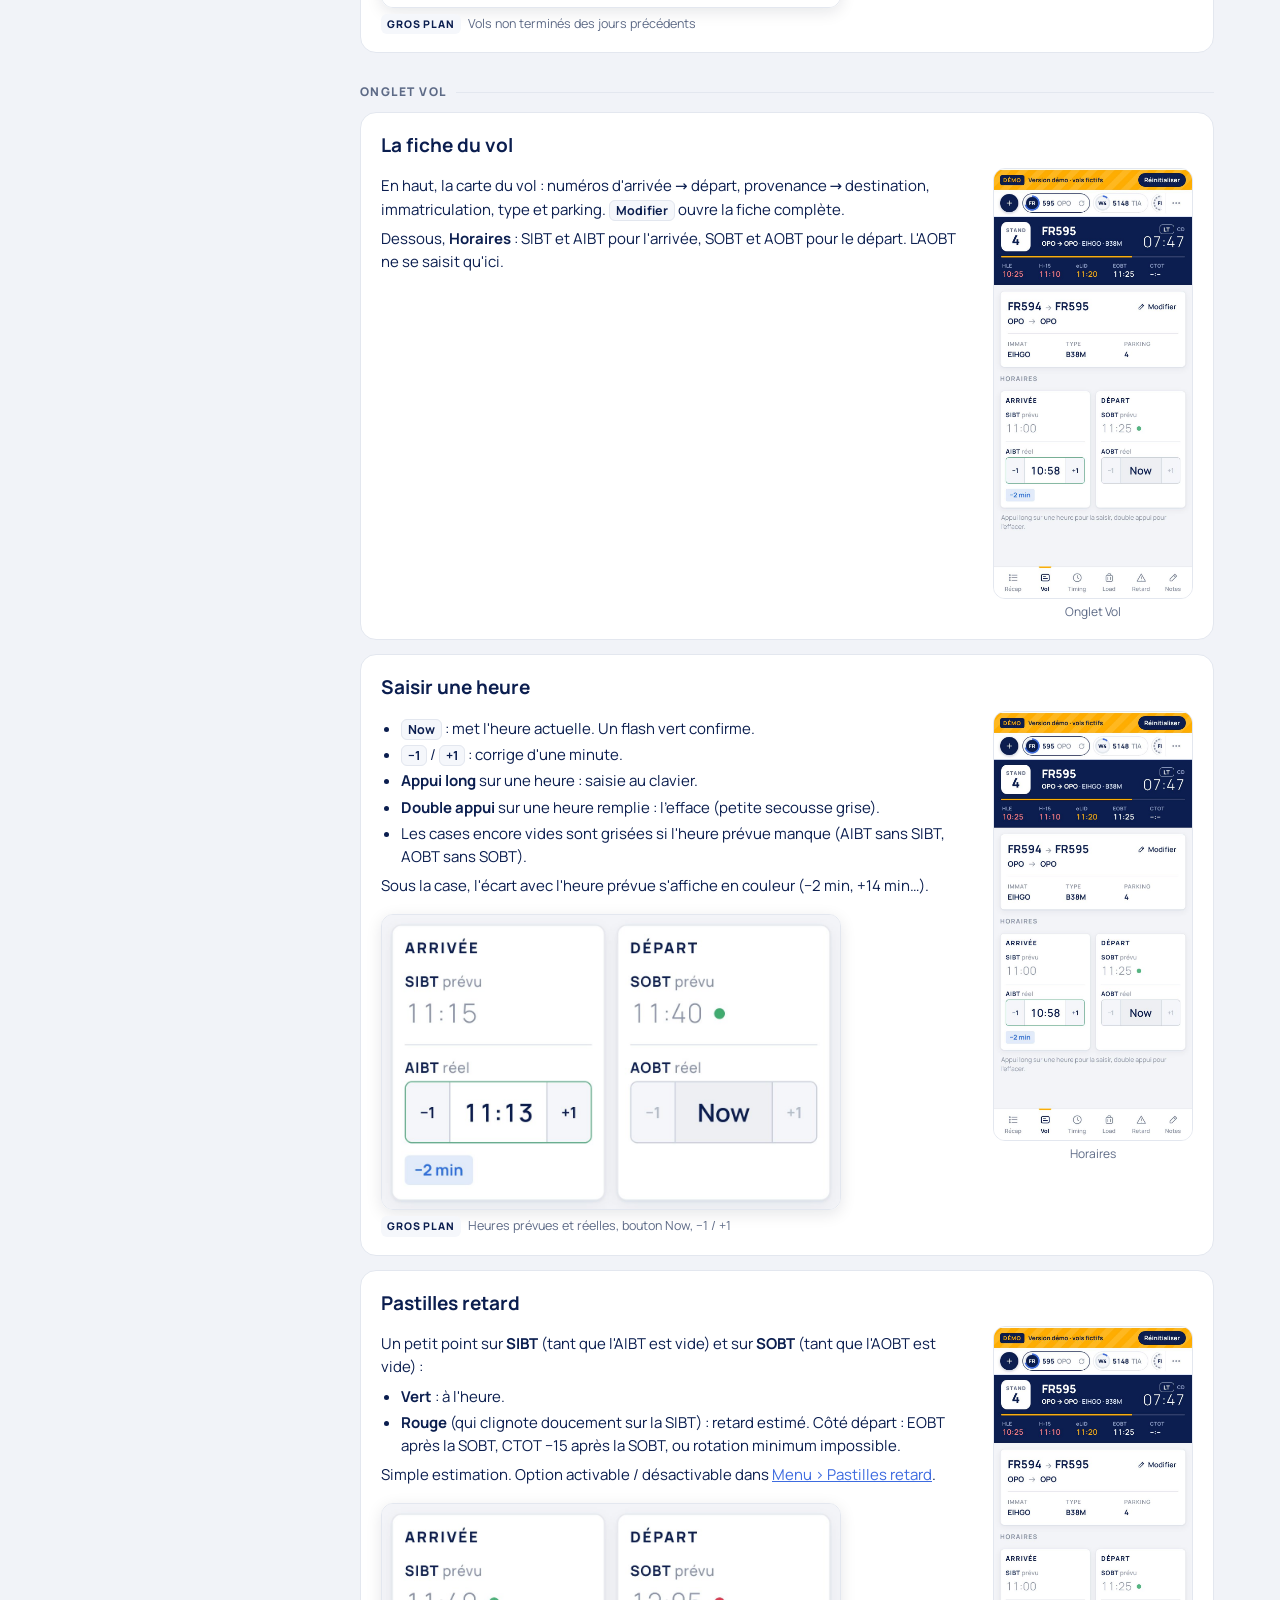
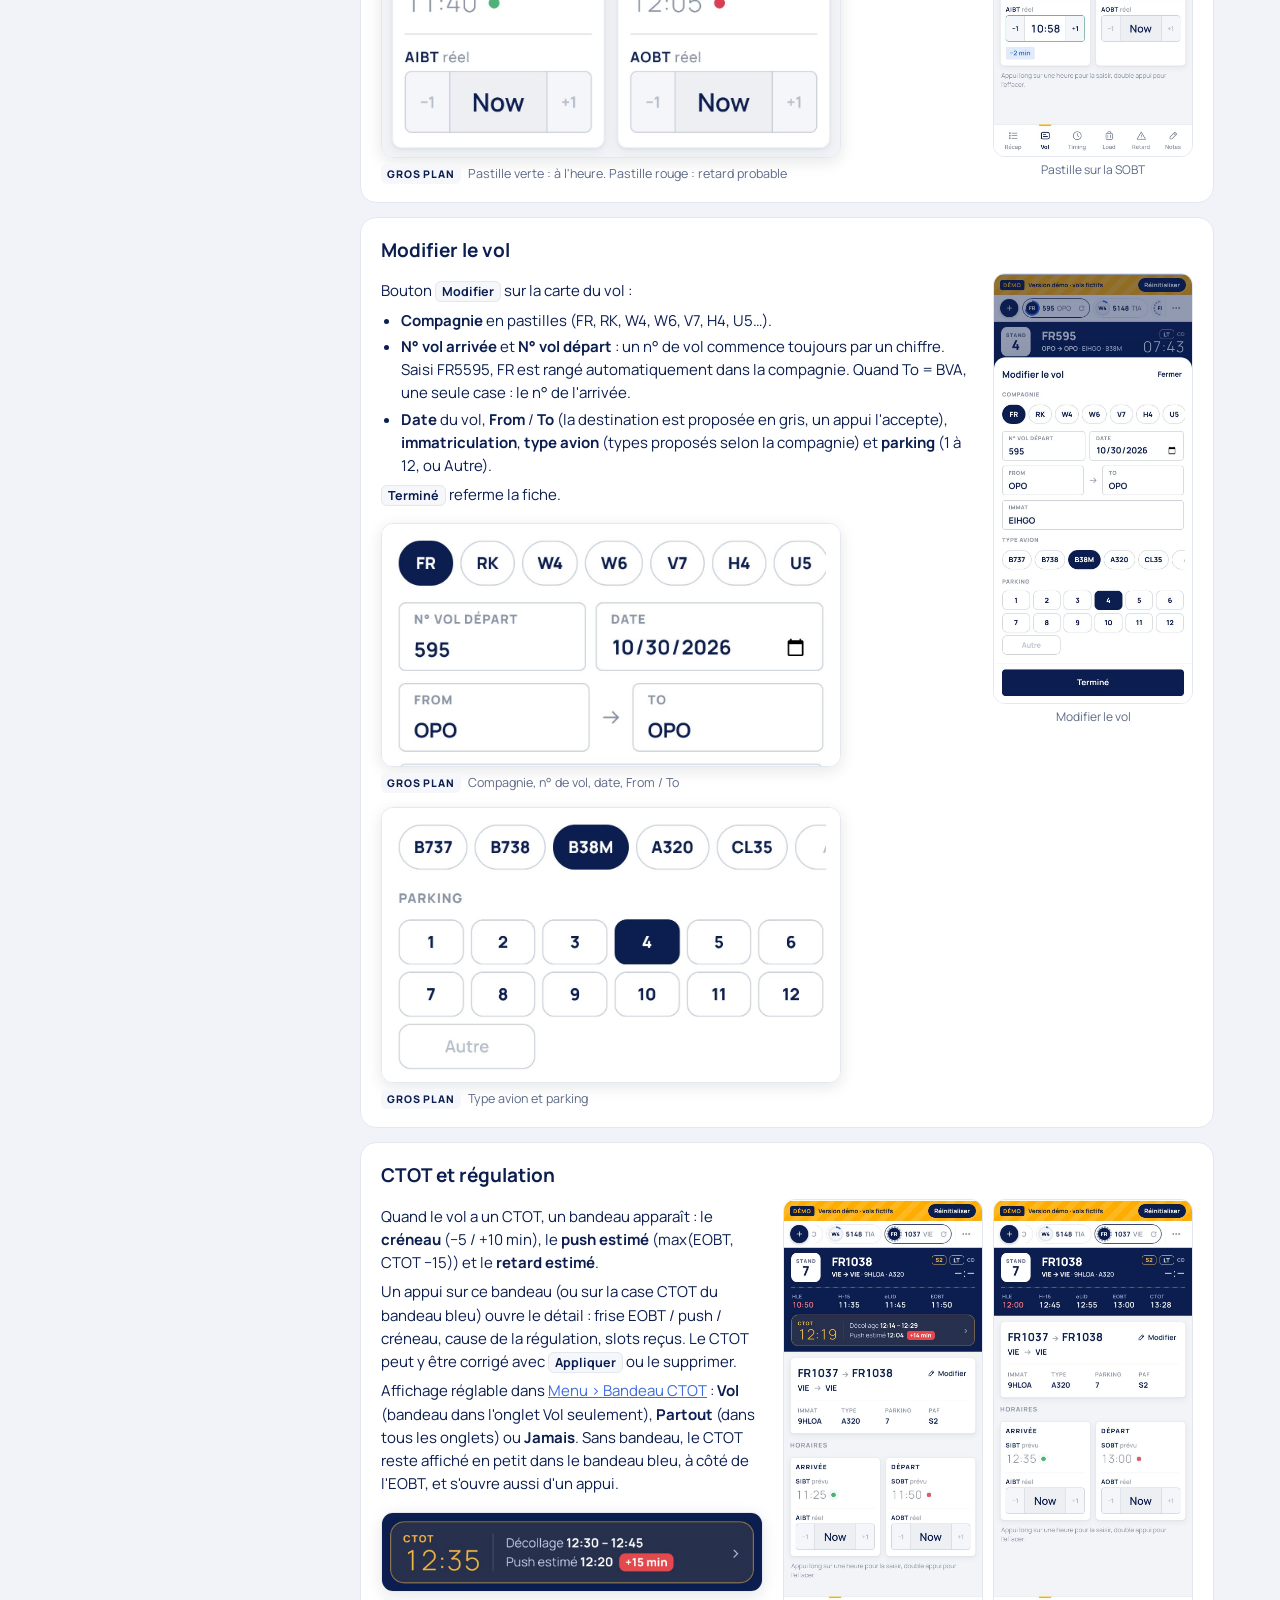
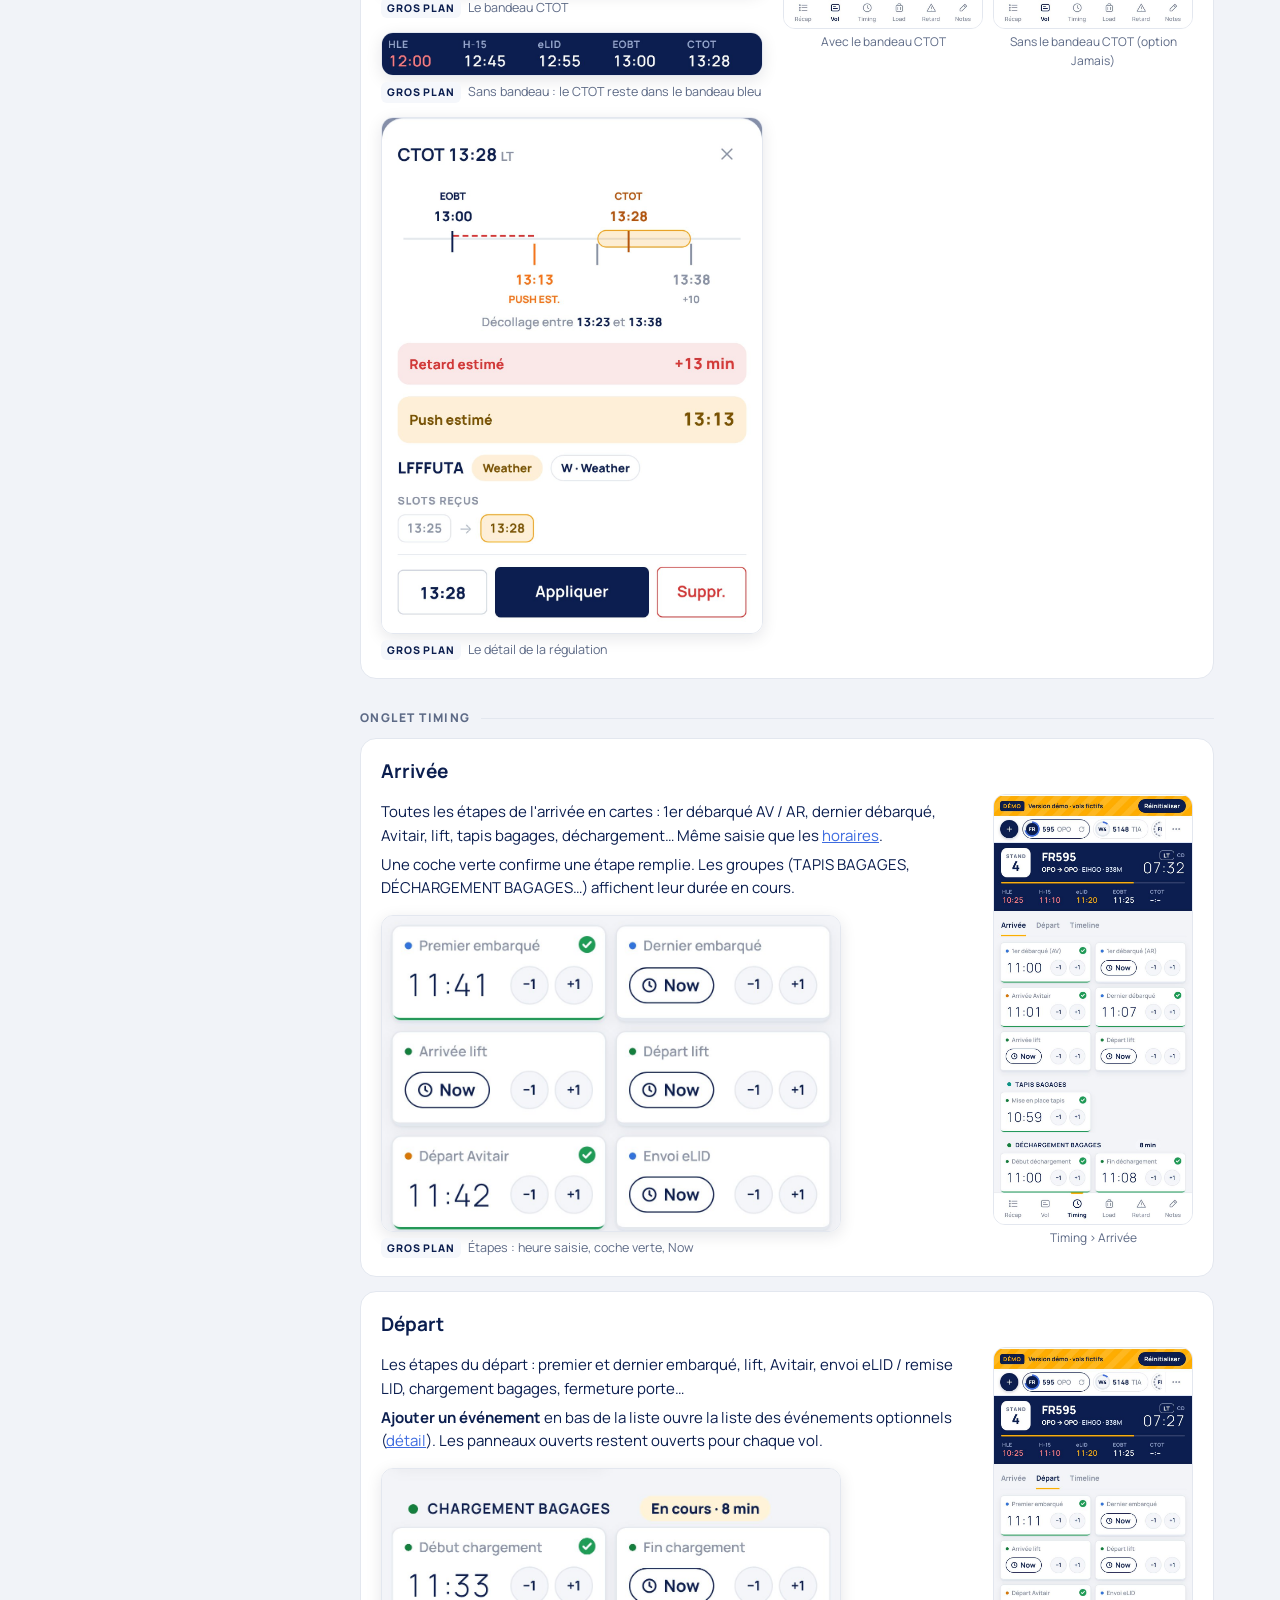
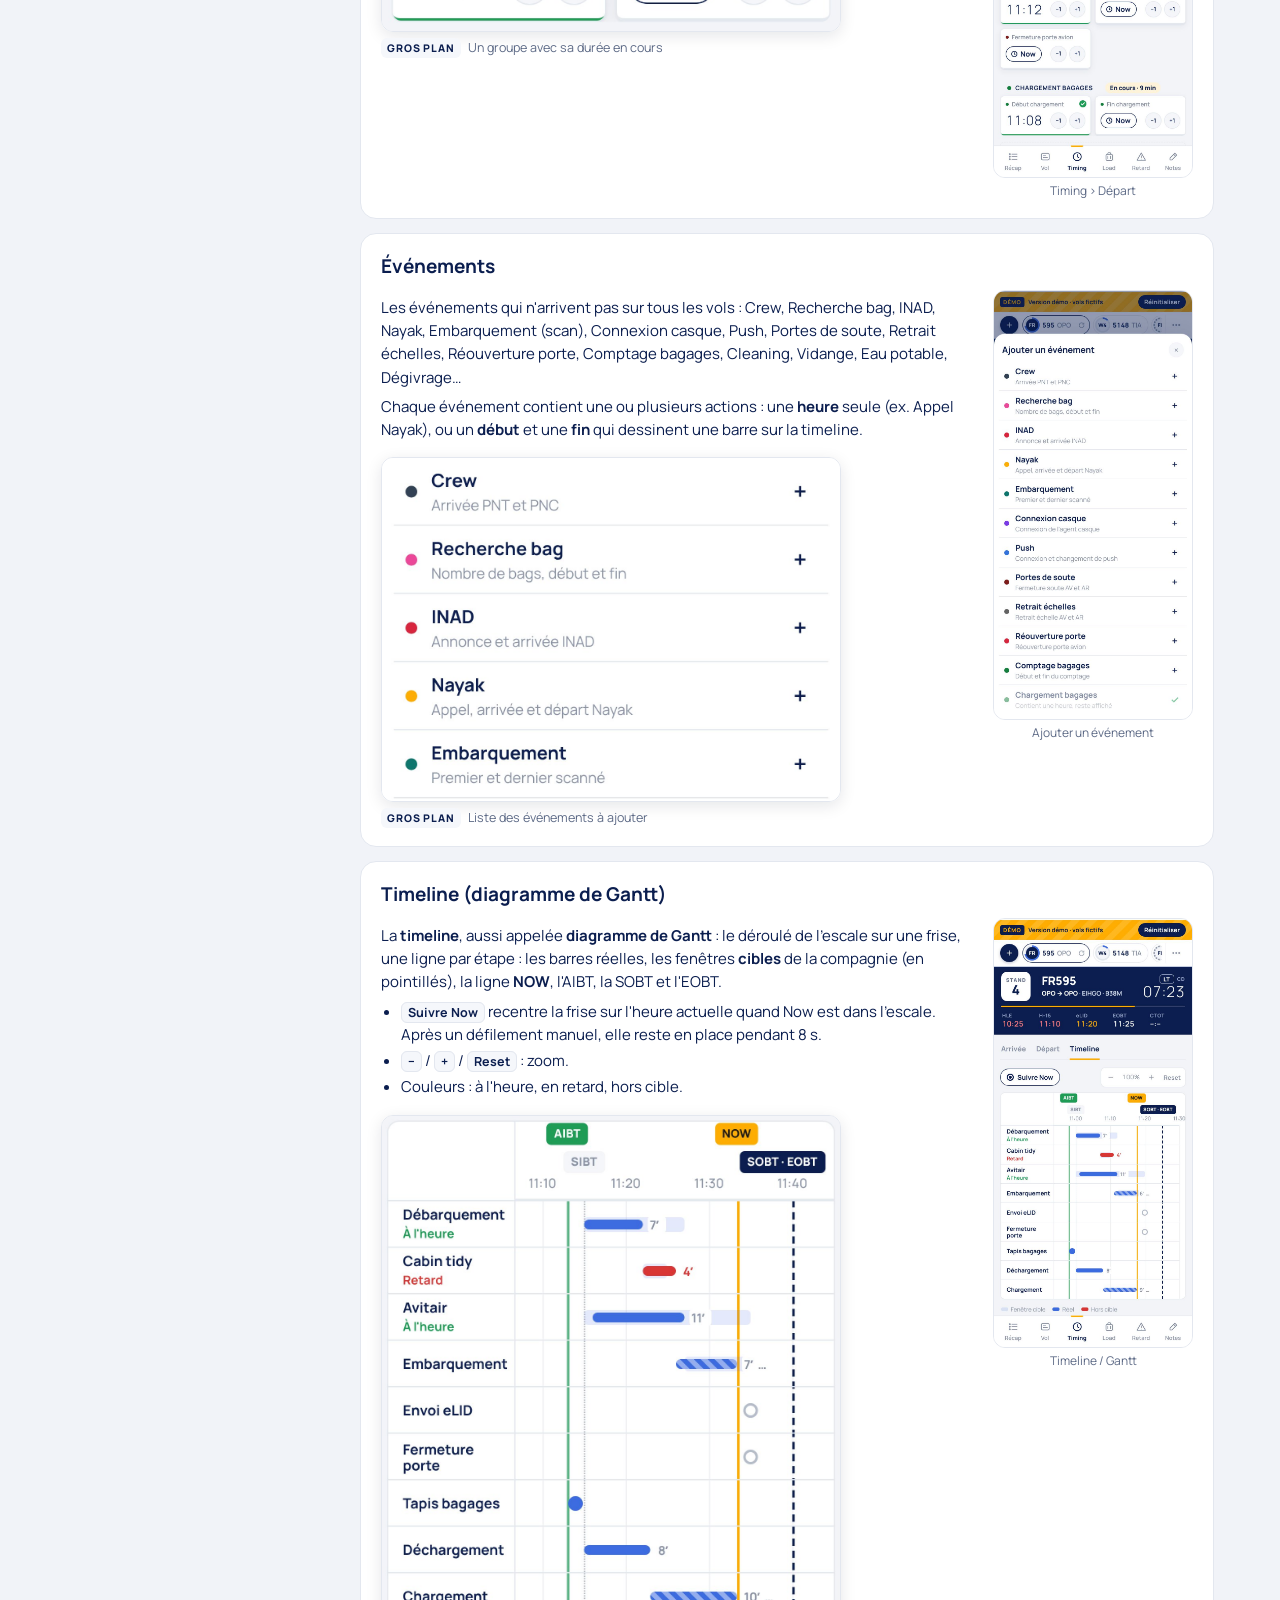
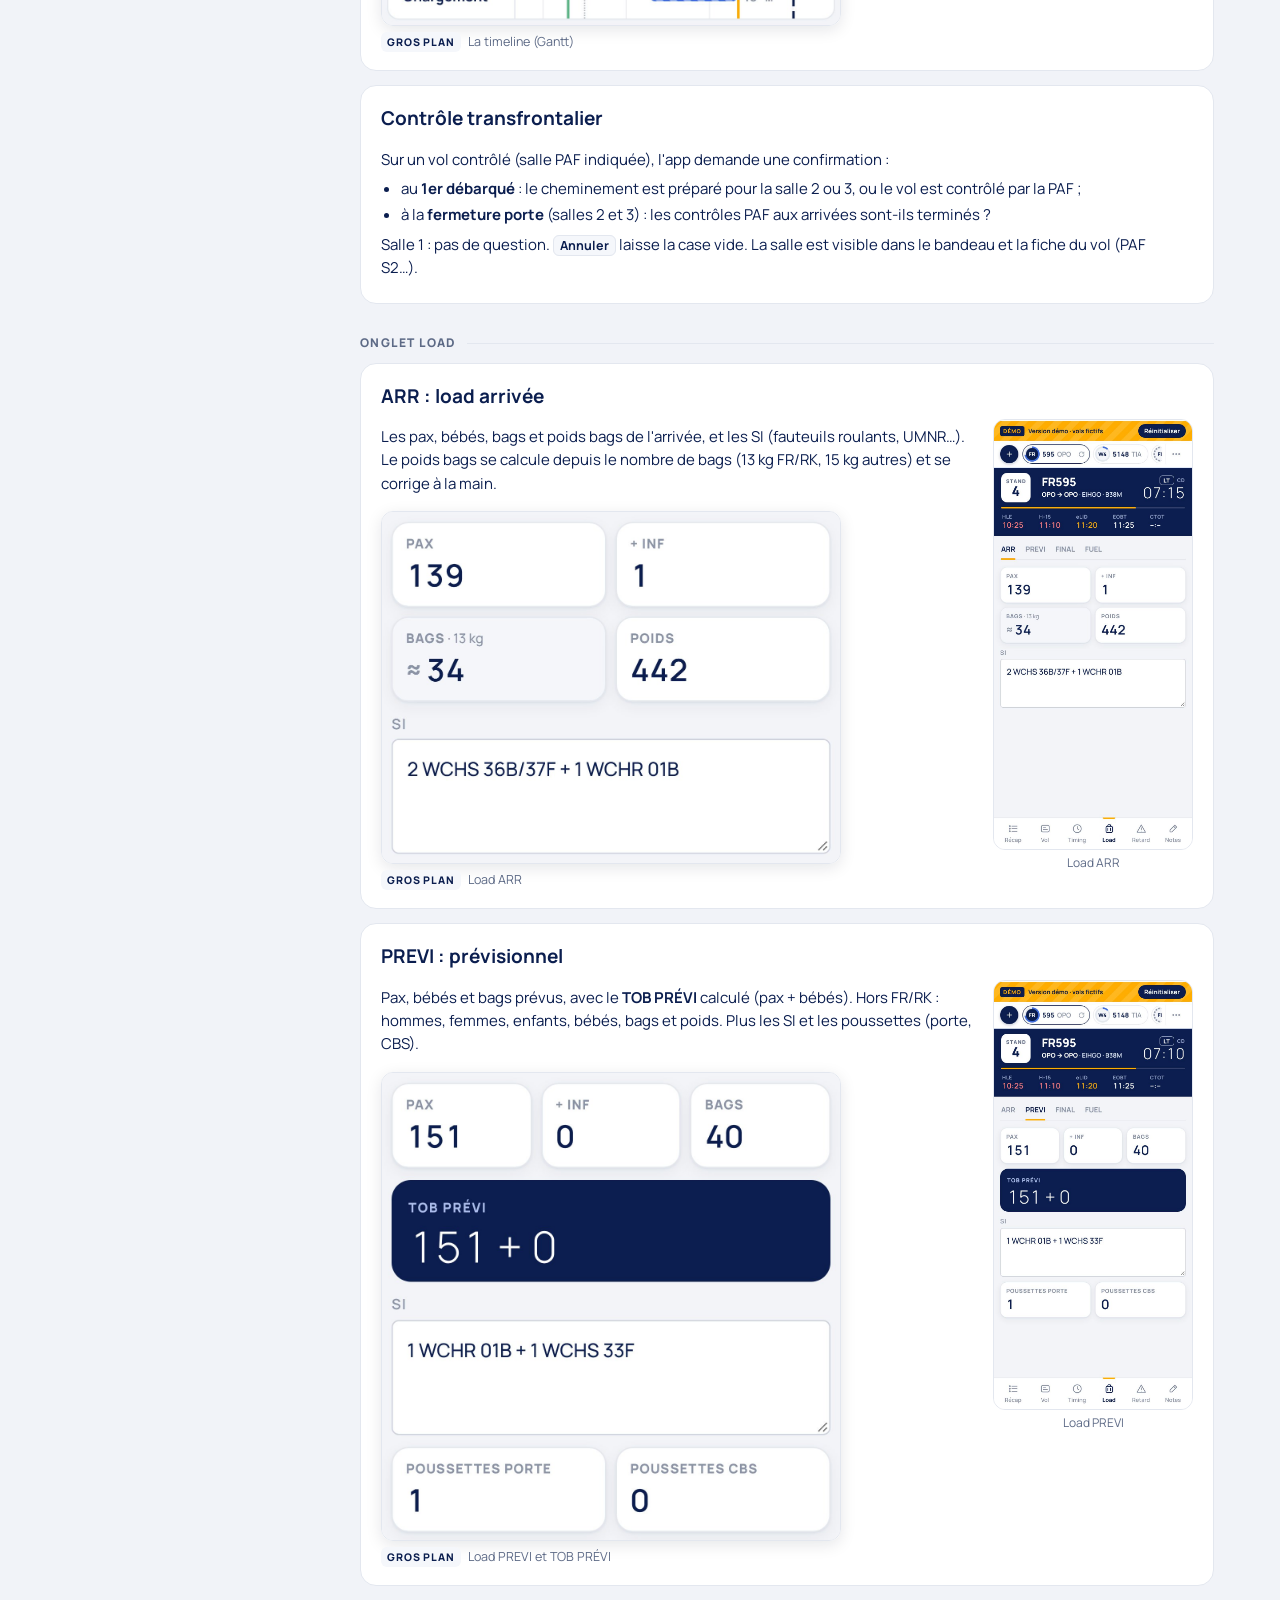
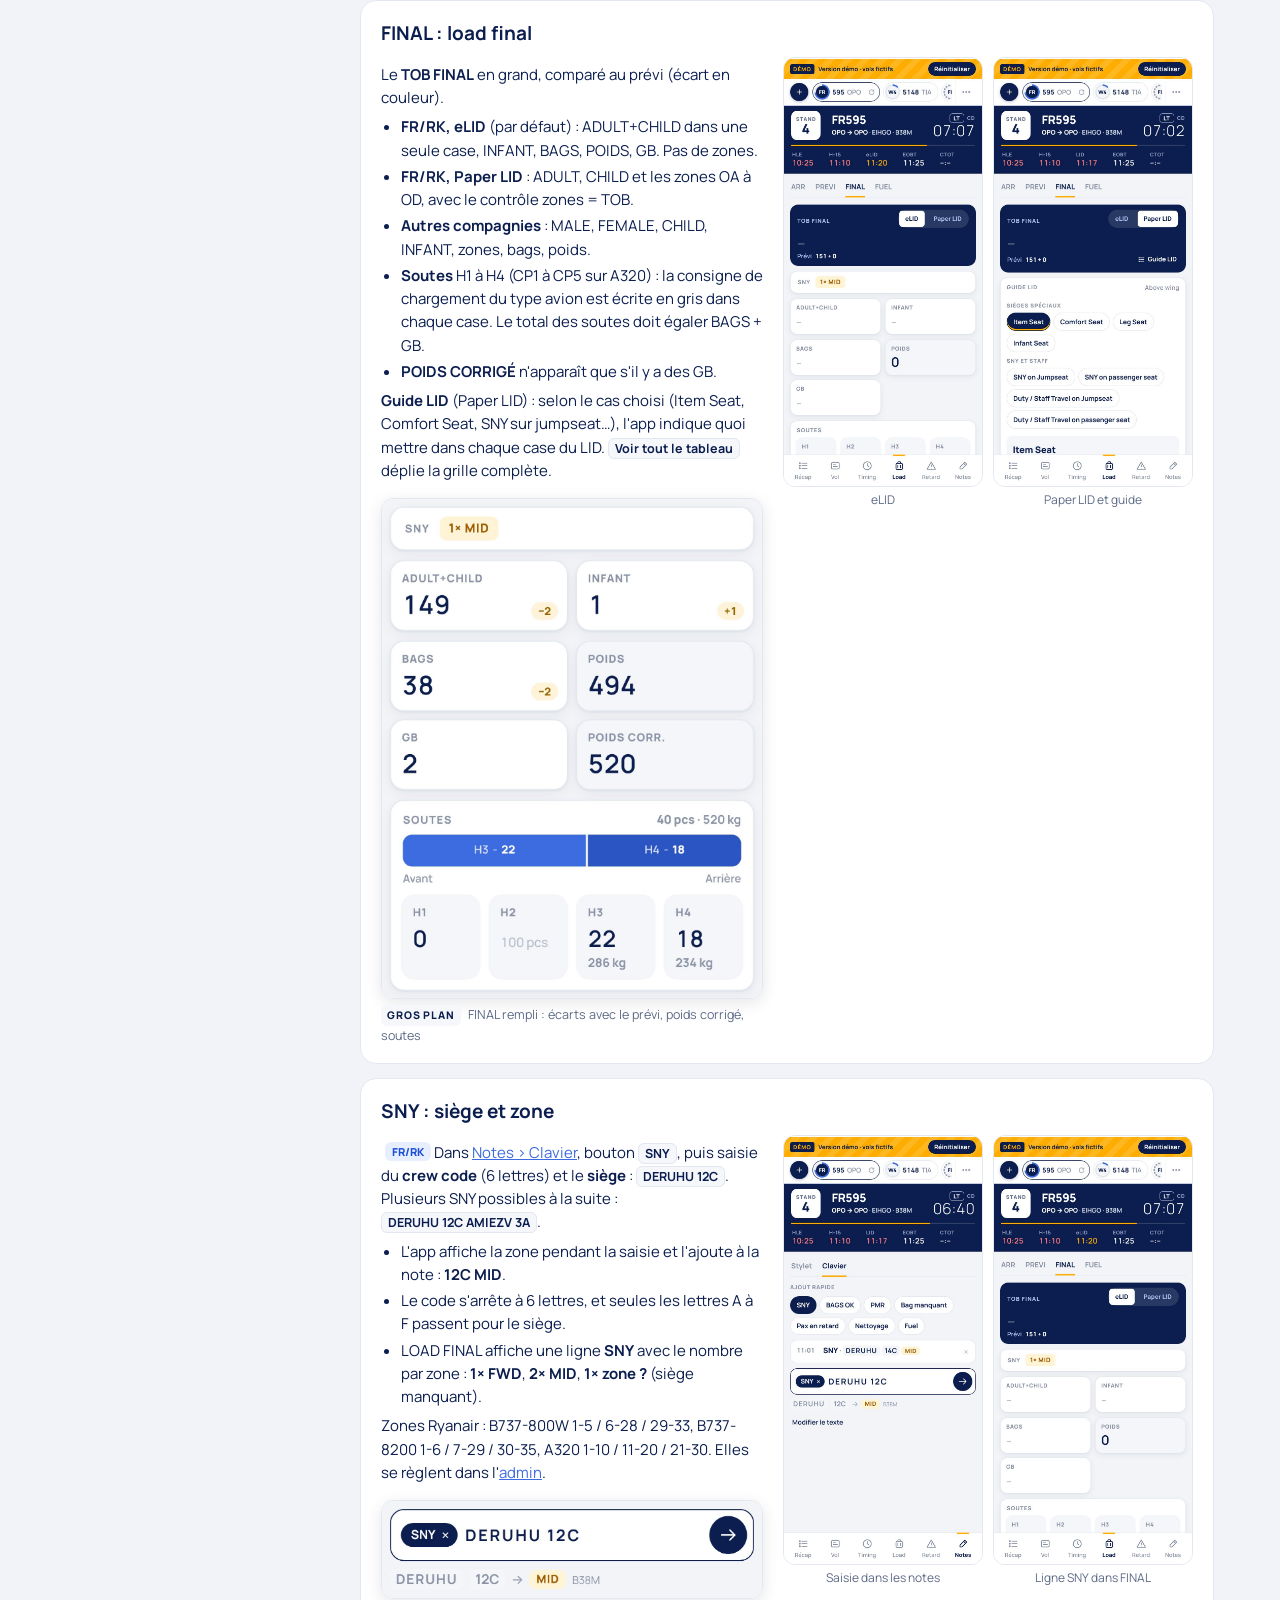
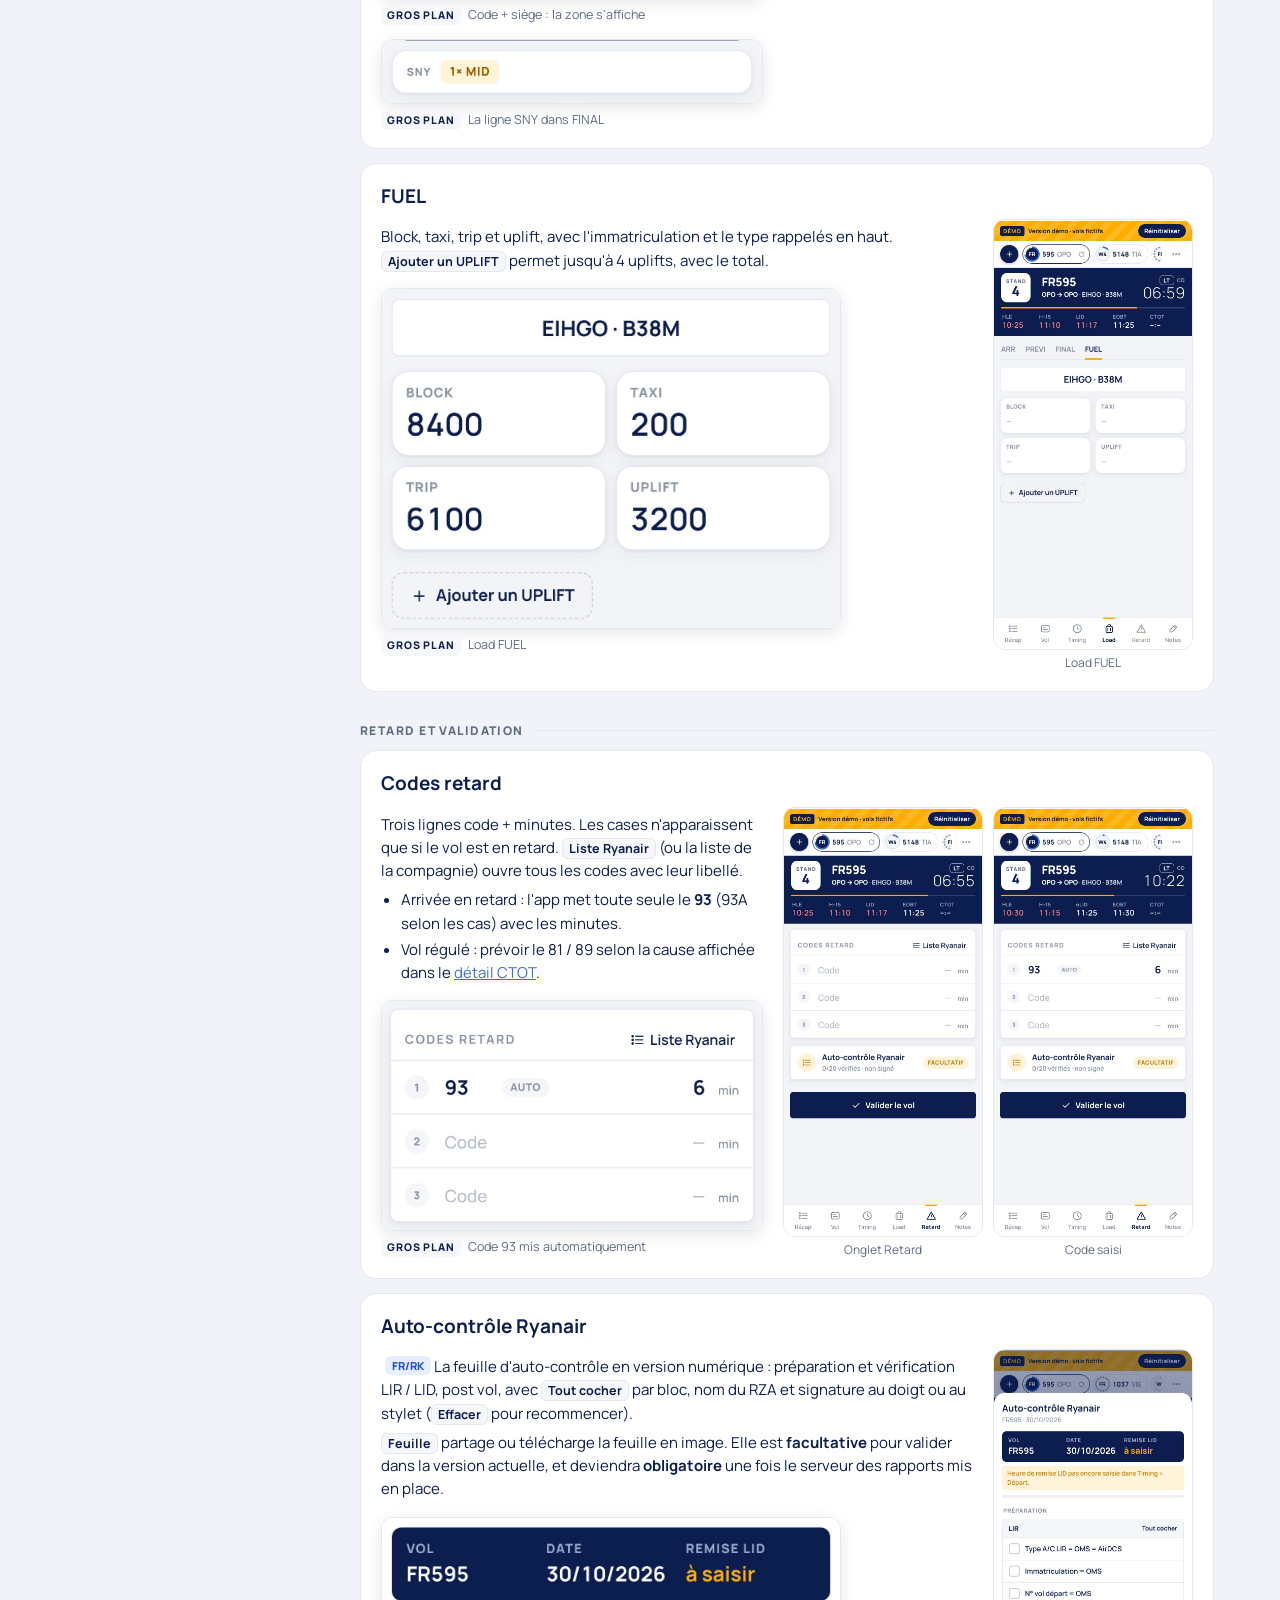
==== commit 635b9fdf: "v3.54.6: Récap compacte, vol parti = SOBT, AOBT et retard (EOBT retirée, texte taille normale) Co-Au" ====
--- a/manuel.html
+++ b/manuel.html
@@ -211,7 +211,7 @@
 <li>Chaque carte montre l'état actuel (Arrivée prévue, Arrivé au block, Débarquement en cours, Embarquement terminé, Porte fermée, Repoussé, Décollé), SOBT / EOBT / CTOT, et le temps restant à droite.</li>
 <li>Appui sur une carte : ouverture du vol.</li>
 <li>Un vol parti reste dans <b>Terminés</b> jusqu'à son retrait avec <span class="k">×</span> ou <span class="k">Tout retirer</span>. 30 min après l'AOBT, il quitte la barre d'onglets.</li>
-<li>S'il est parti en retard, une pastille rouge <b>+4 min</b> (AOBT − SOBT) s'affiche sous l'heure d'<b>OFF-BLOCK</b>, et en vue compacte, à côté des SOBT, EOBT et AOBT.</li></ul>`],
+<li>S'il est parti en retard, une pastille rouge <b>+4 min</b> (AOBT − SOBT) s'affiche sous l'heure d'<b>OFF-BLOCK</b>, et en vue compacte, à côté des SOBT et AOBT.</li></ul>`],
 ['Les vols','veille','Vols de la veille',[I('vols-veille','Vols de la veille')],`
 <p>À l'ouverture, s'il reste des vols d'une journée précédente, l'app propose de les fermer. Elle signale ceux qui n'ont <b>pas été validés</b> ou à qui il manque l'<b>AIBT</b> ou l'<b>AOBT</b>.</p>
 <ul><li><span class="k">Garder</span> : rien ne change, la question revient le lendemain.</li>
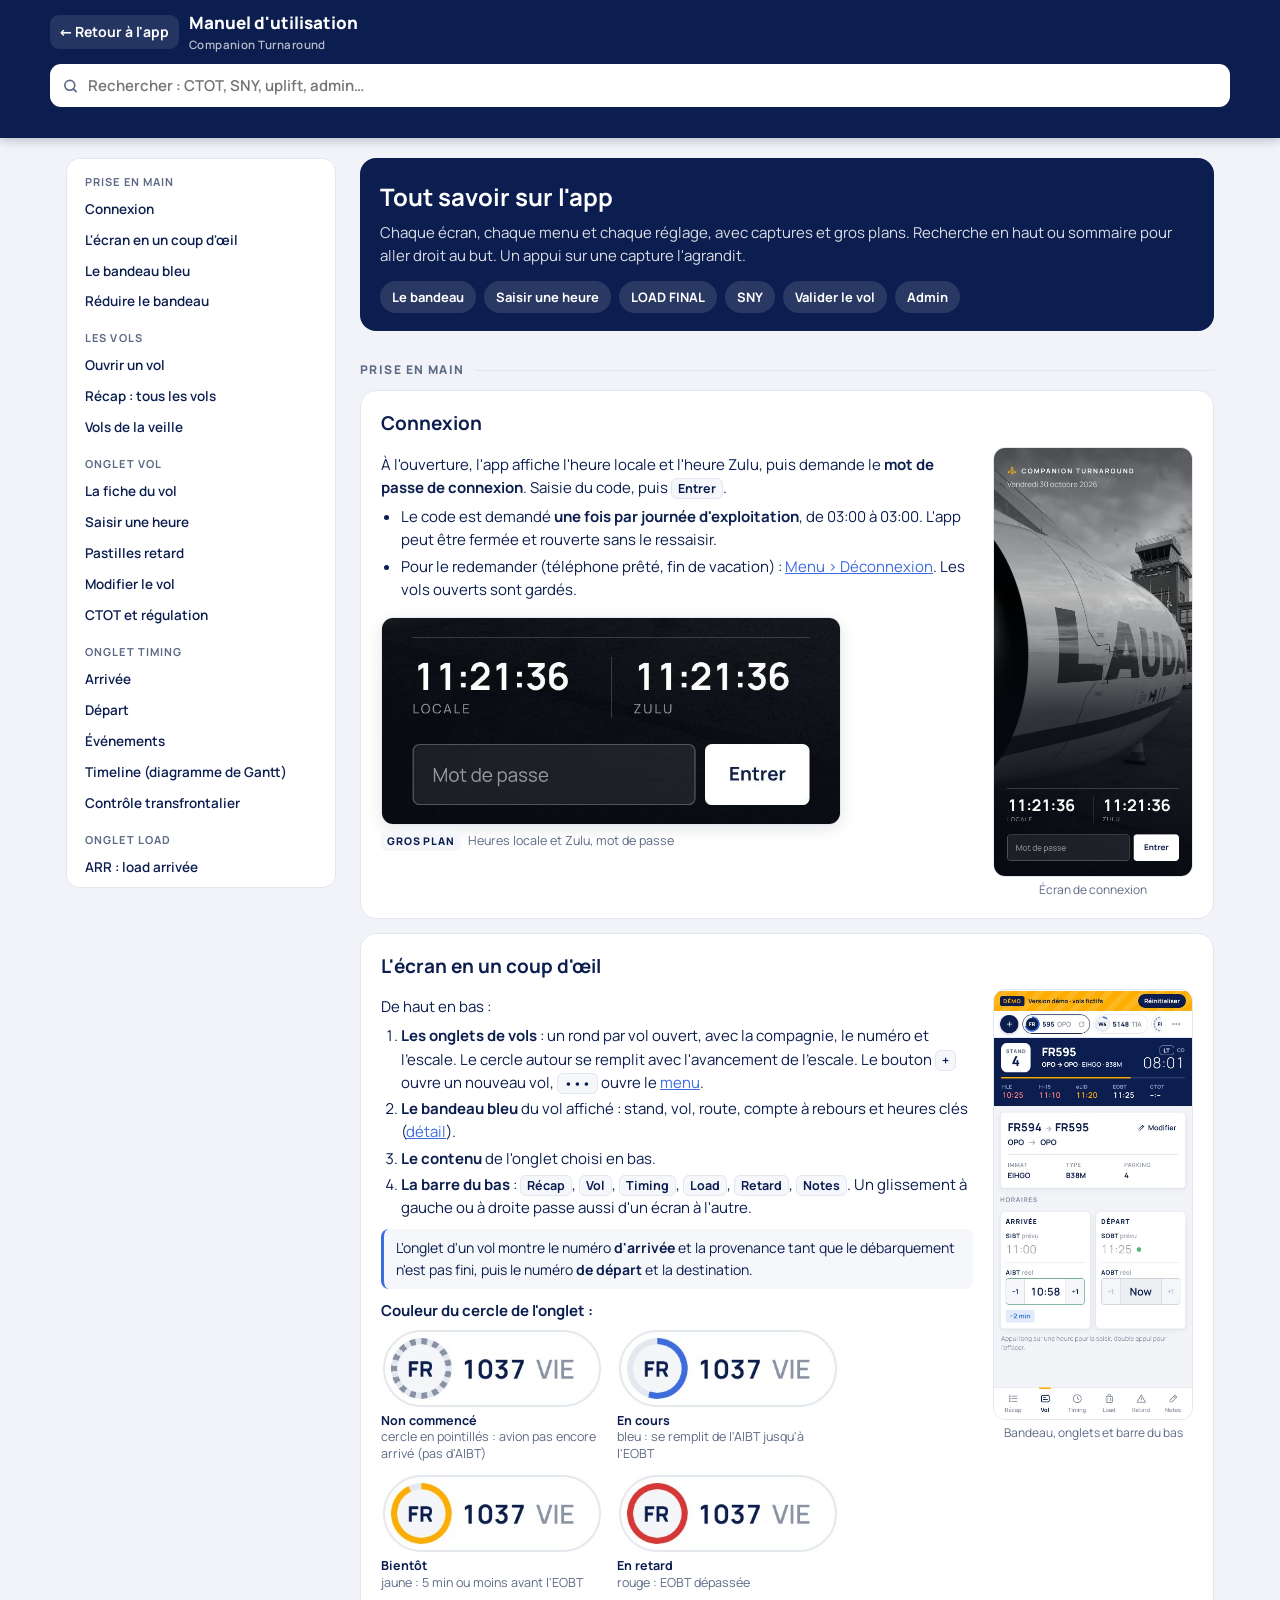
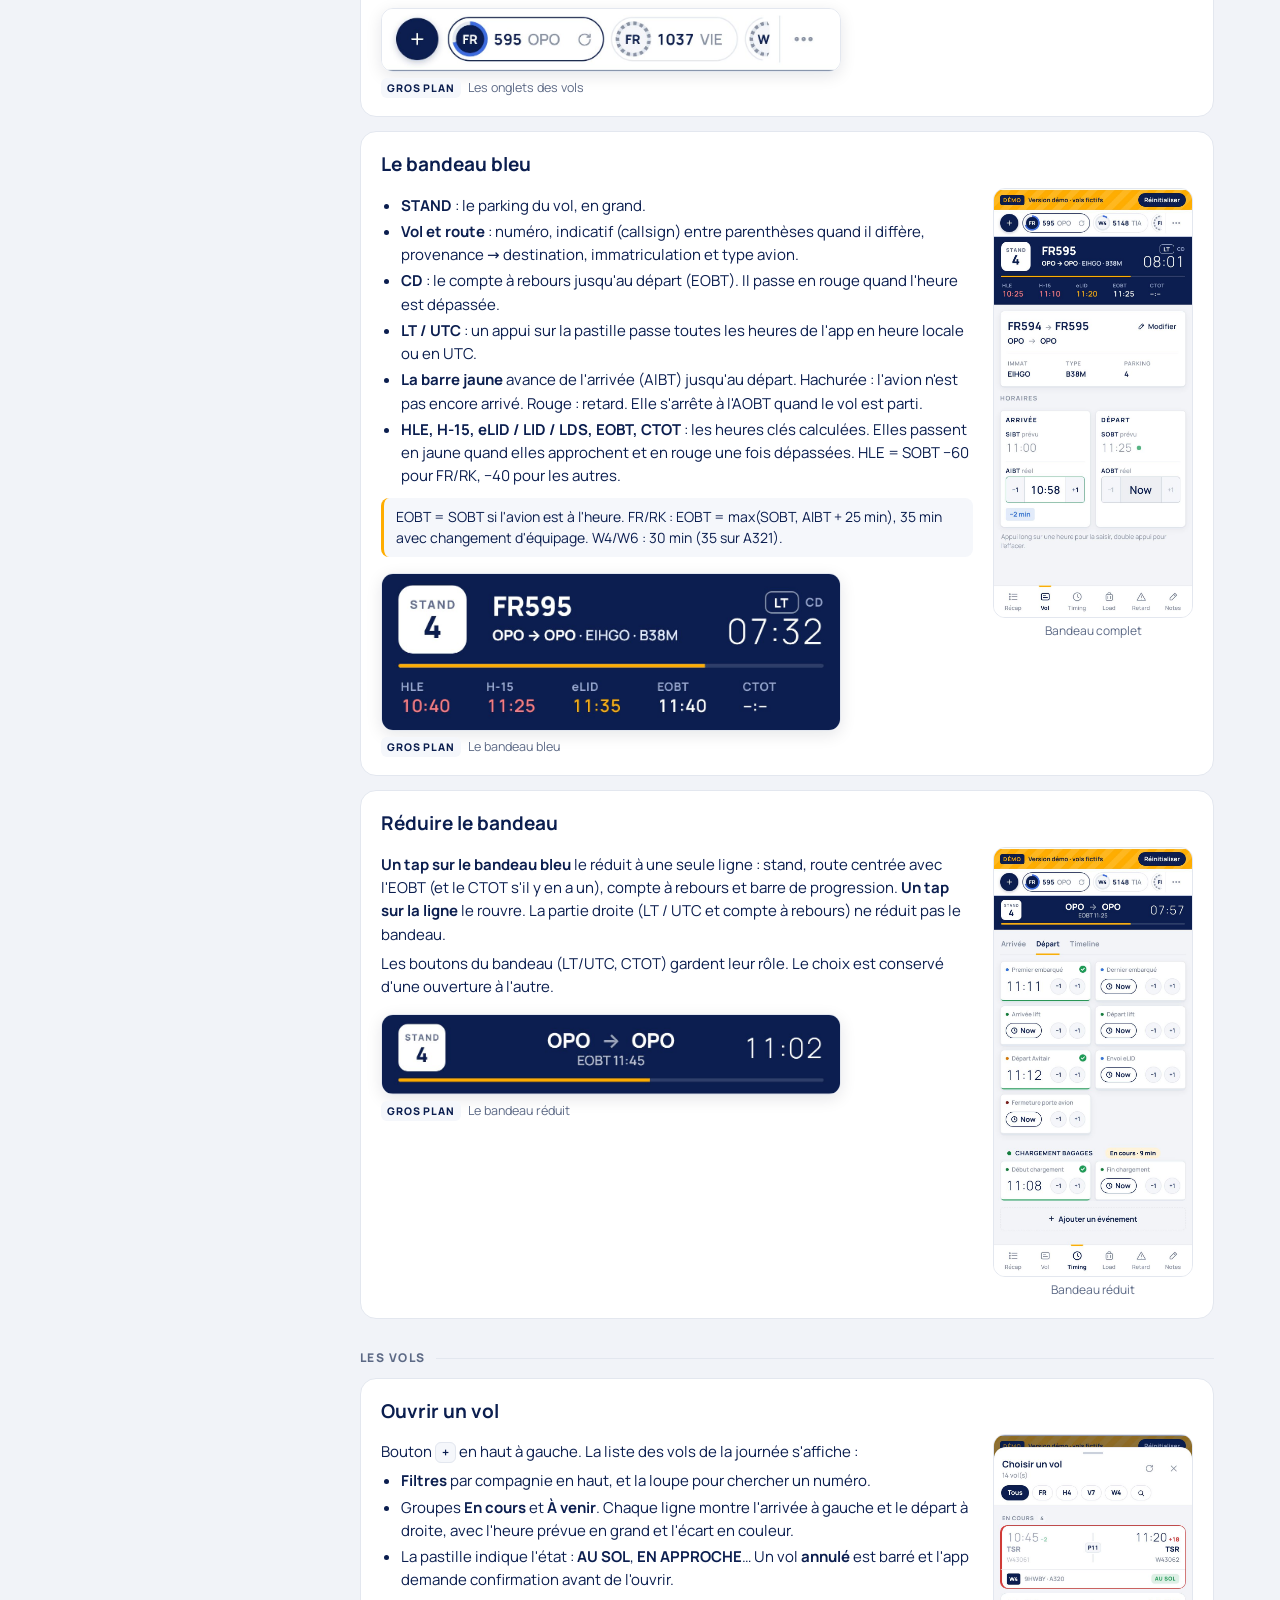
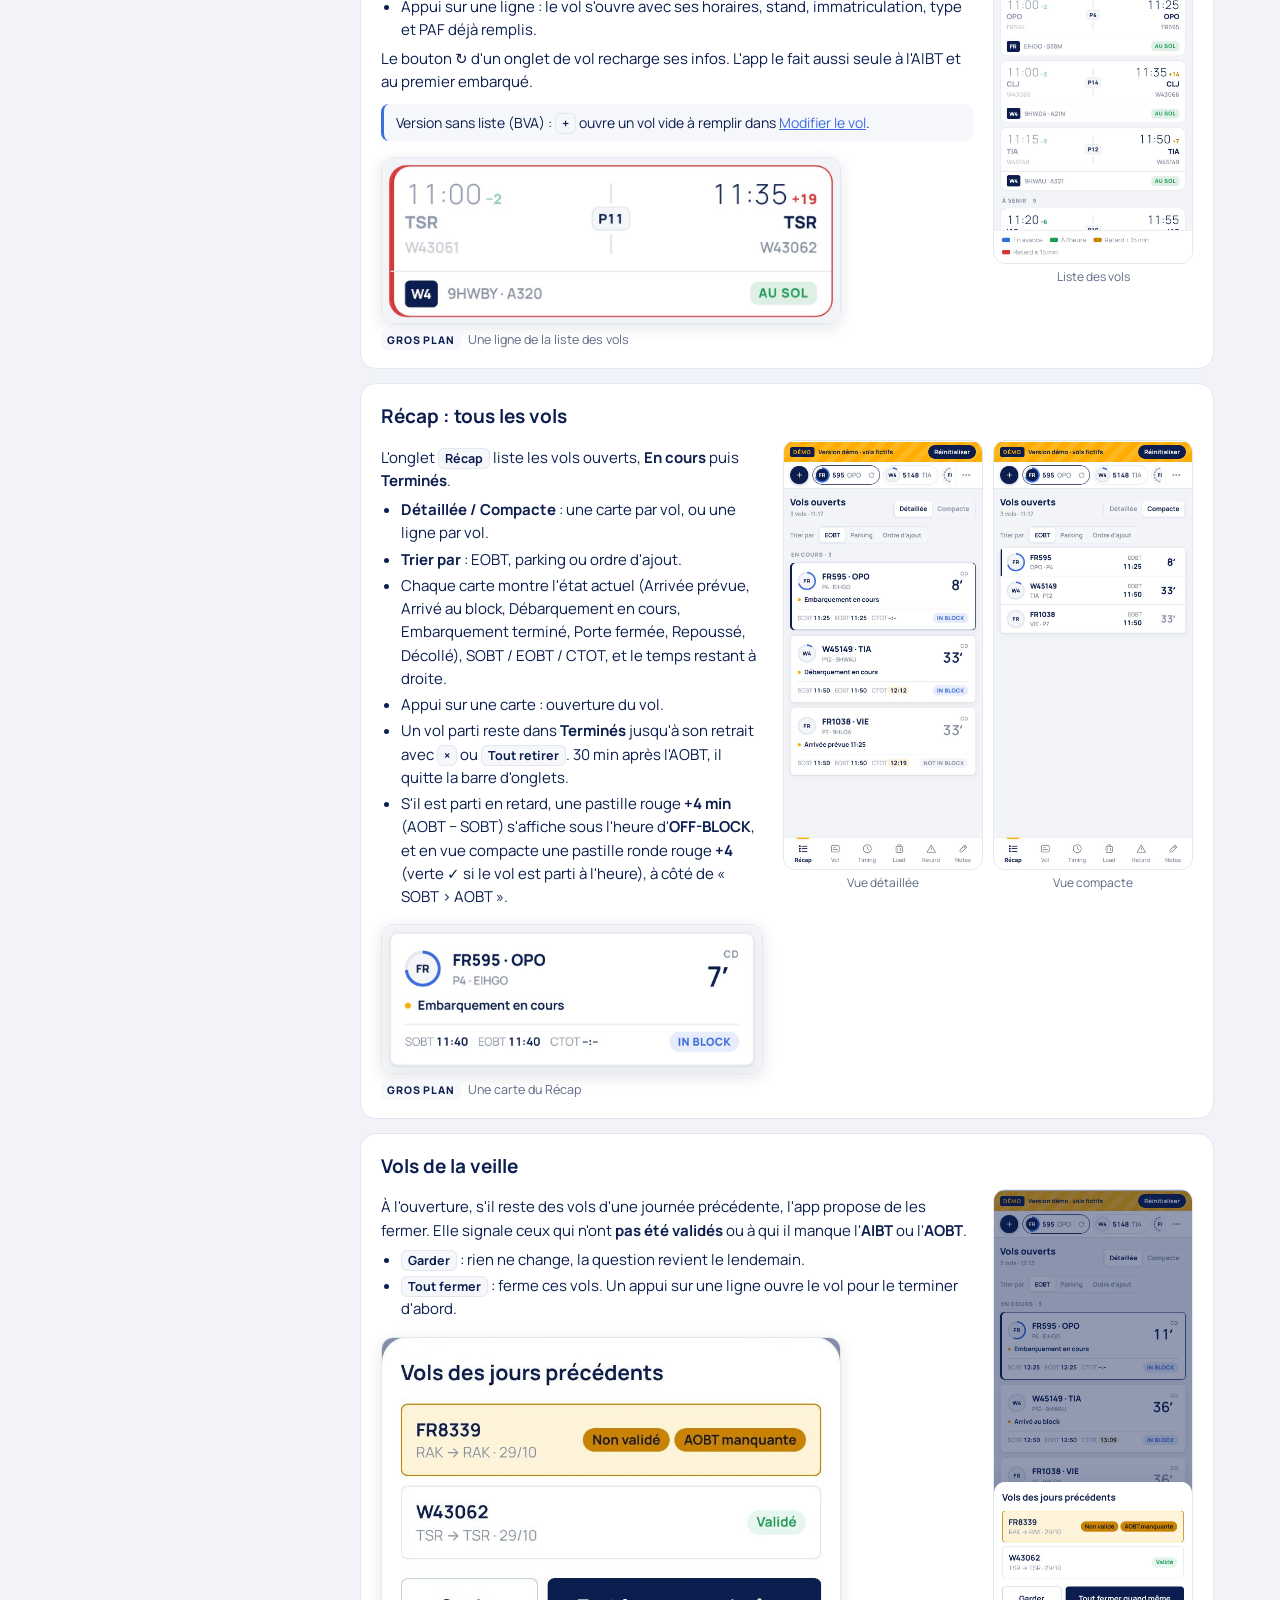
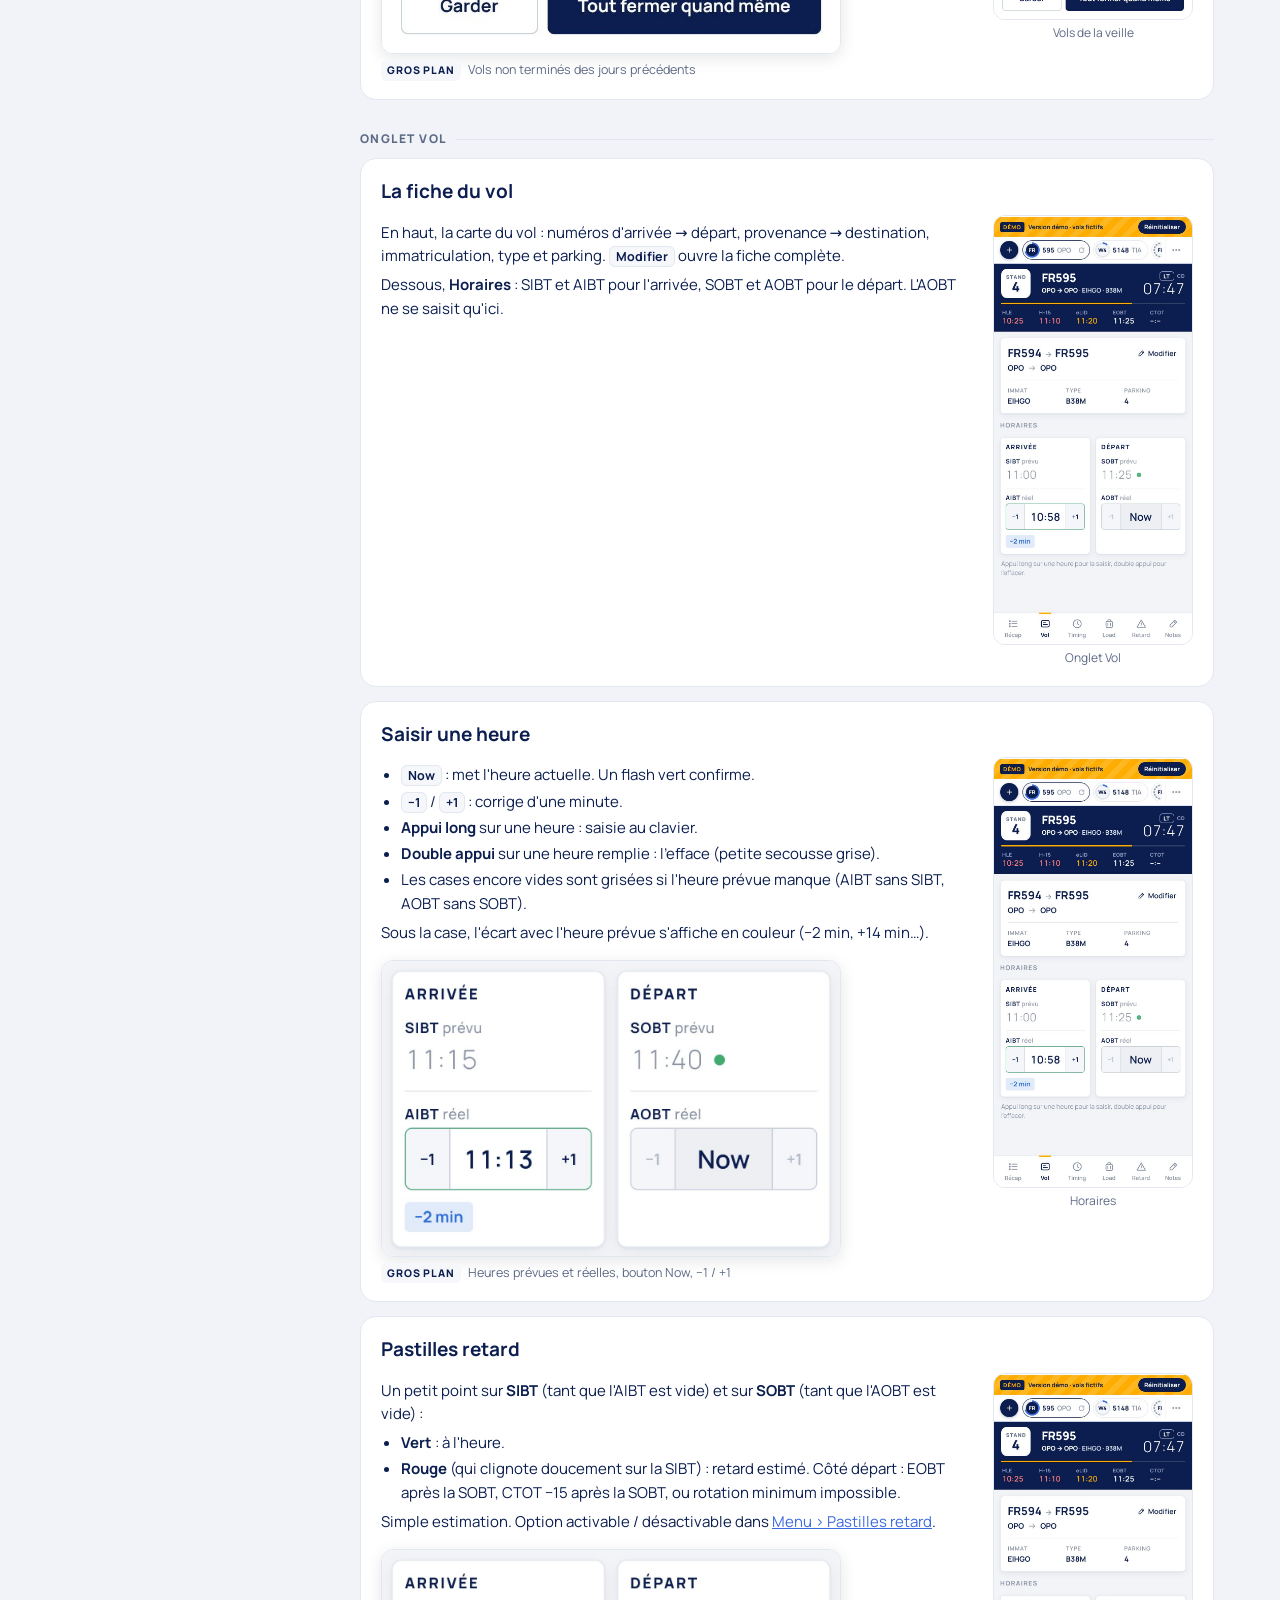
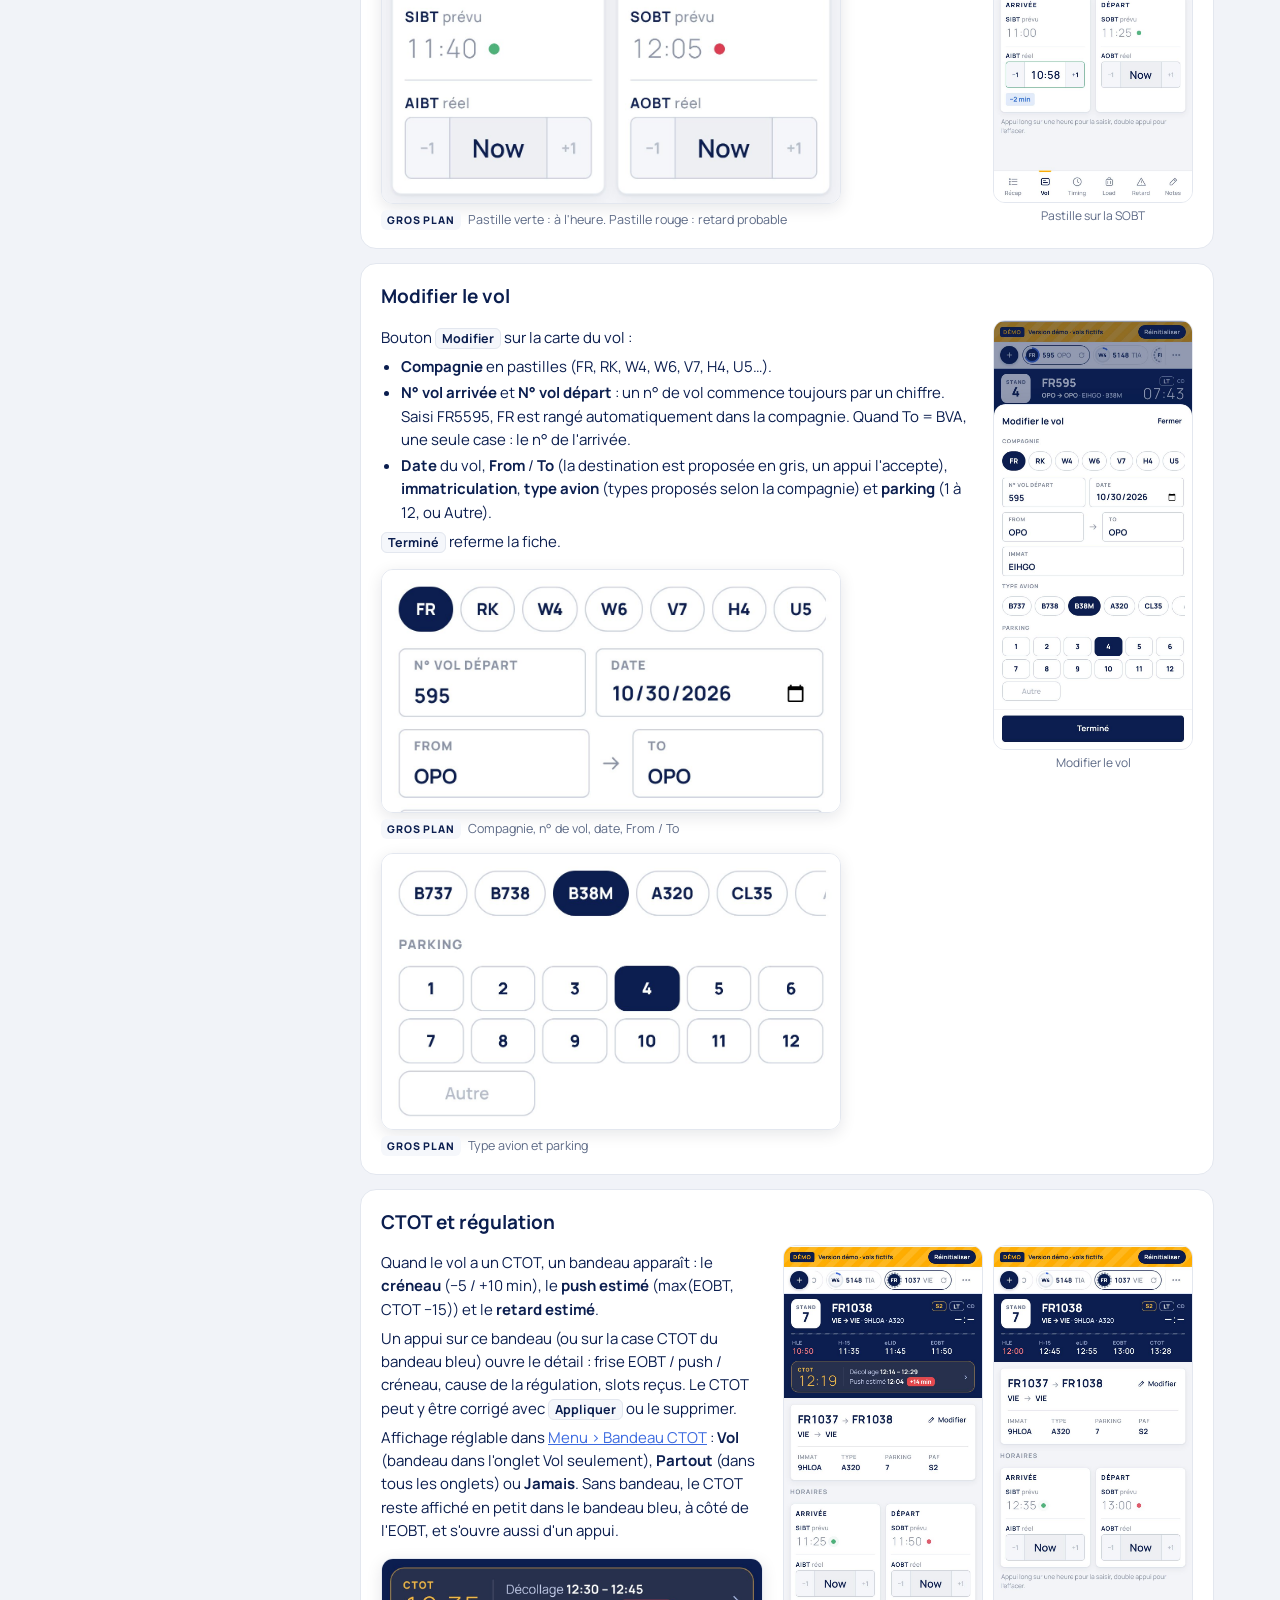
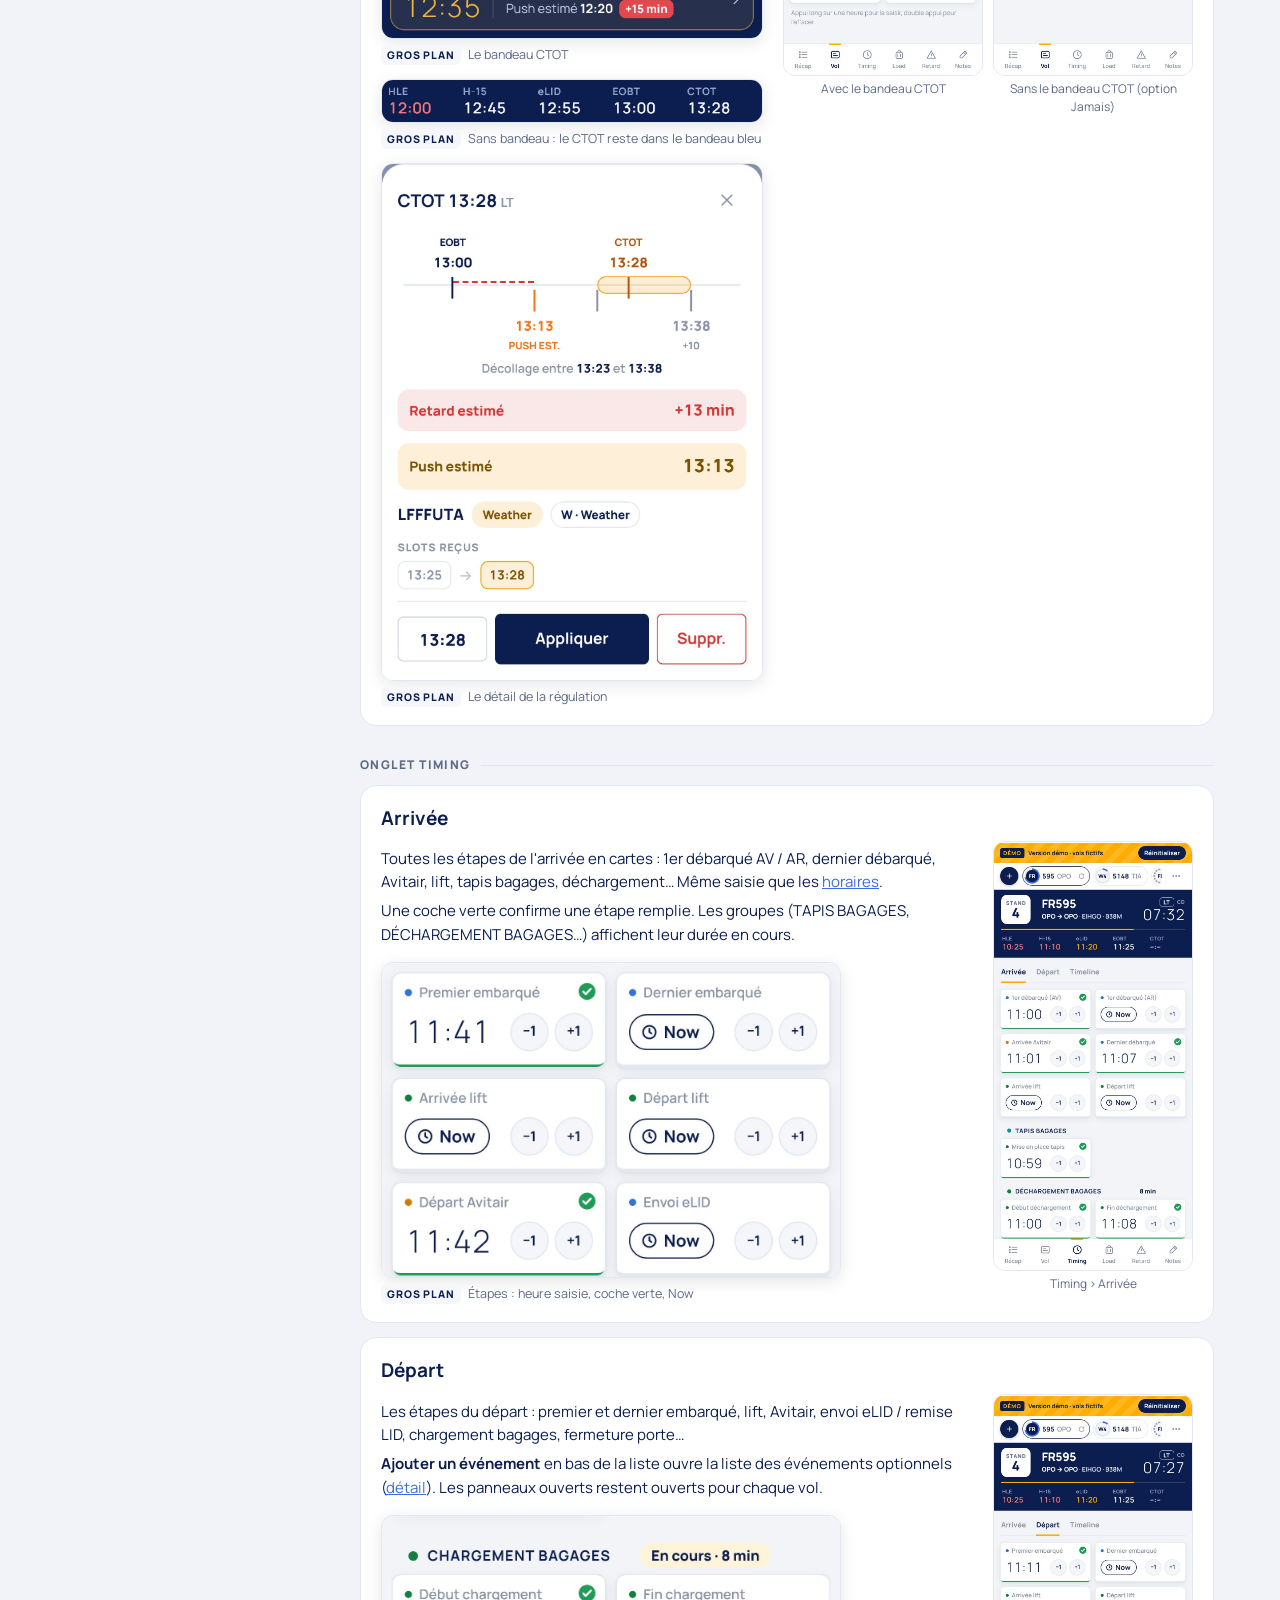
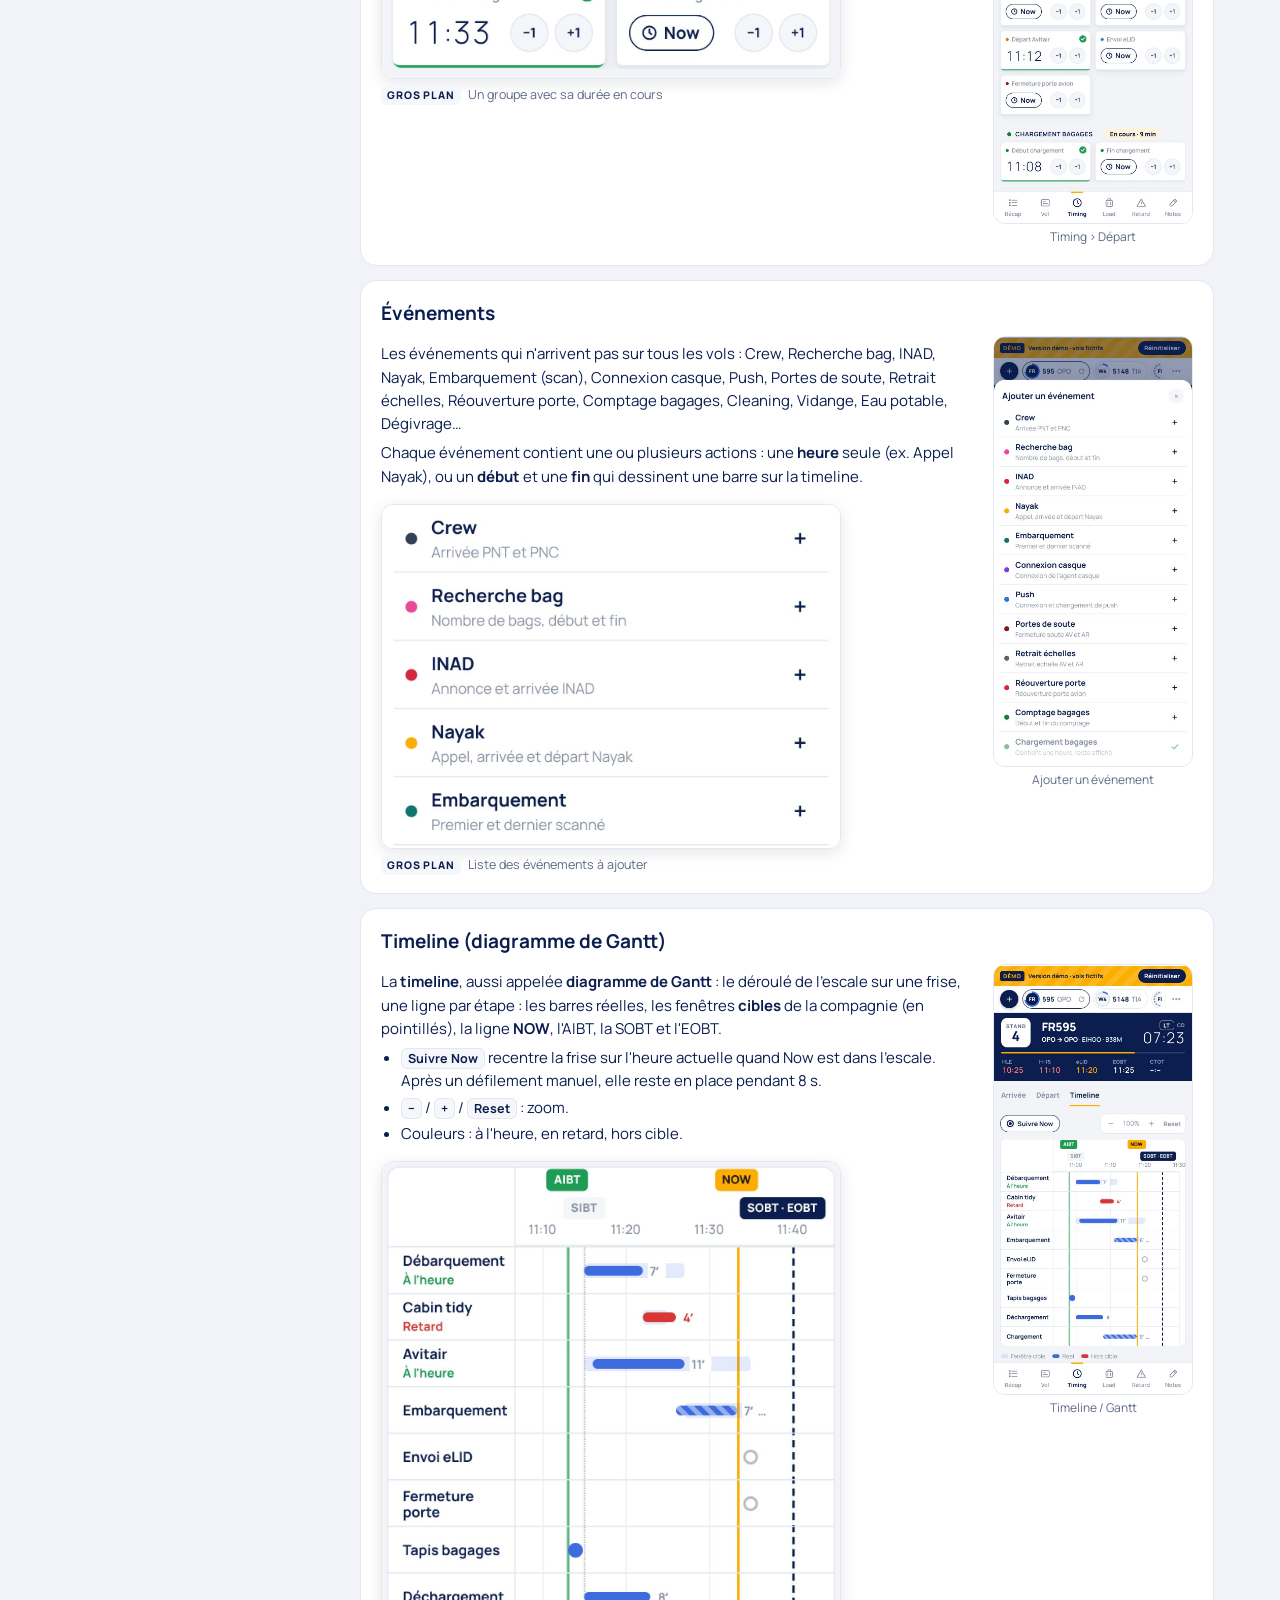
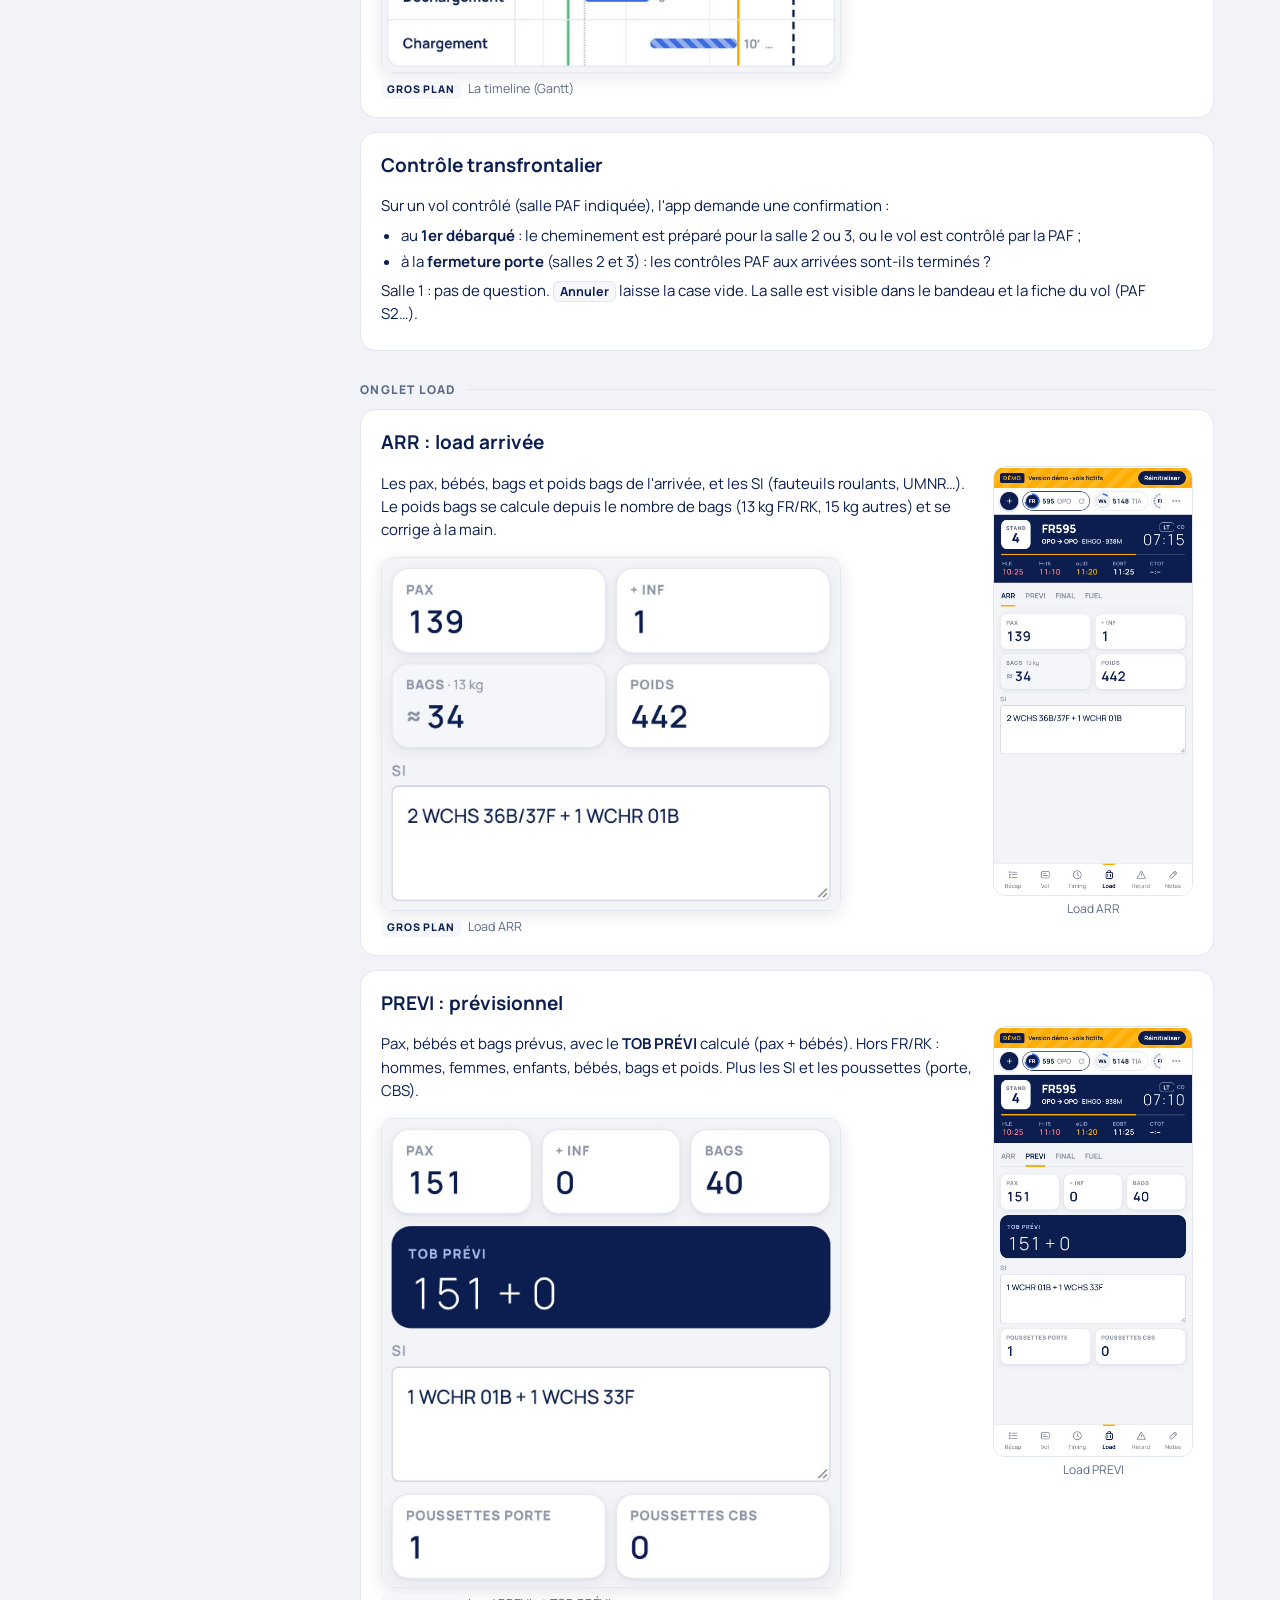
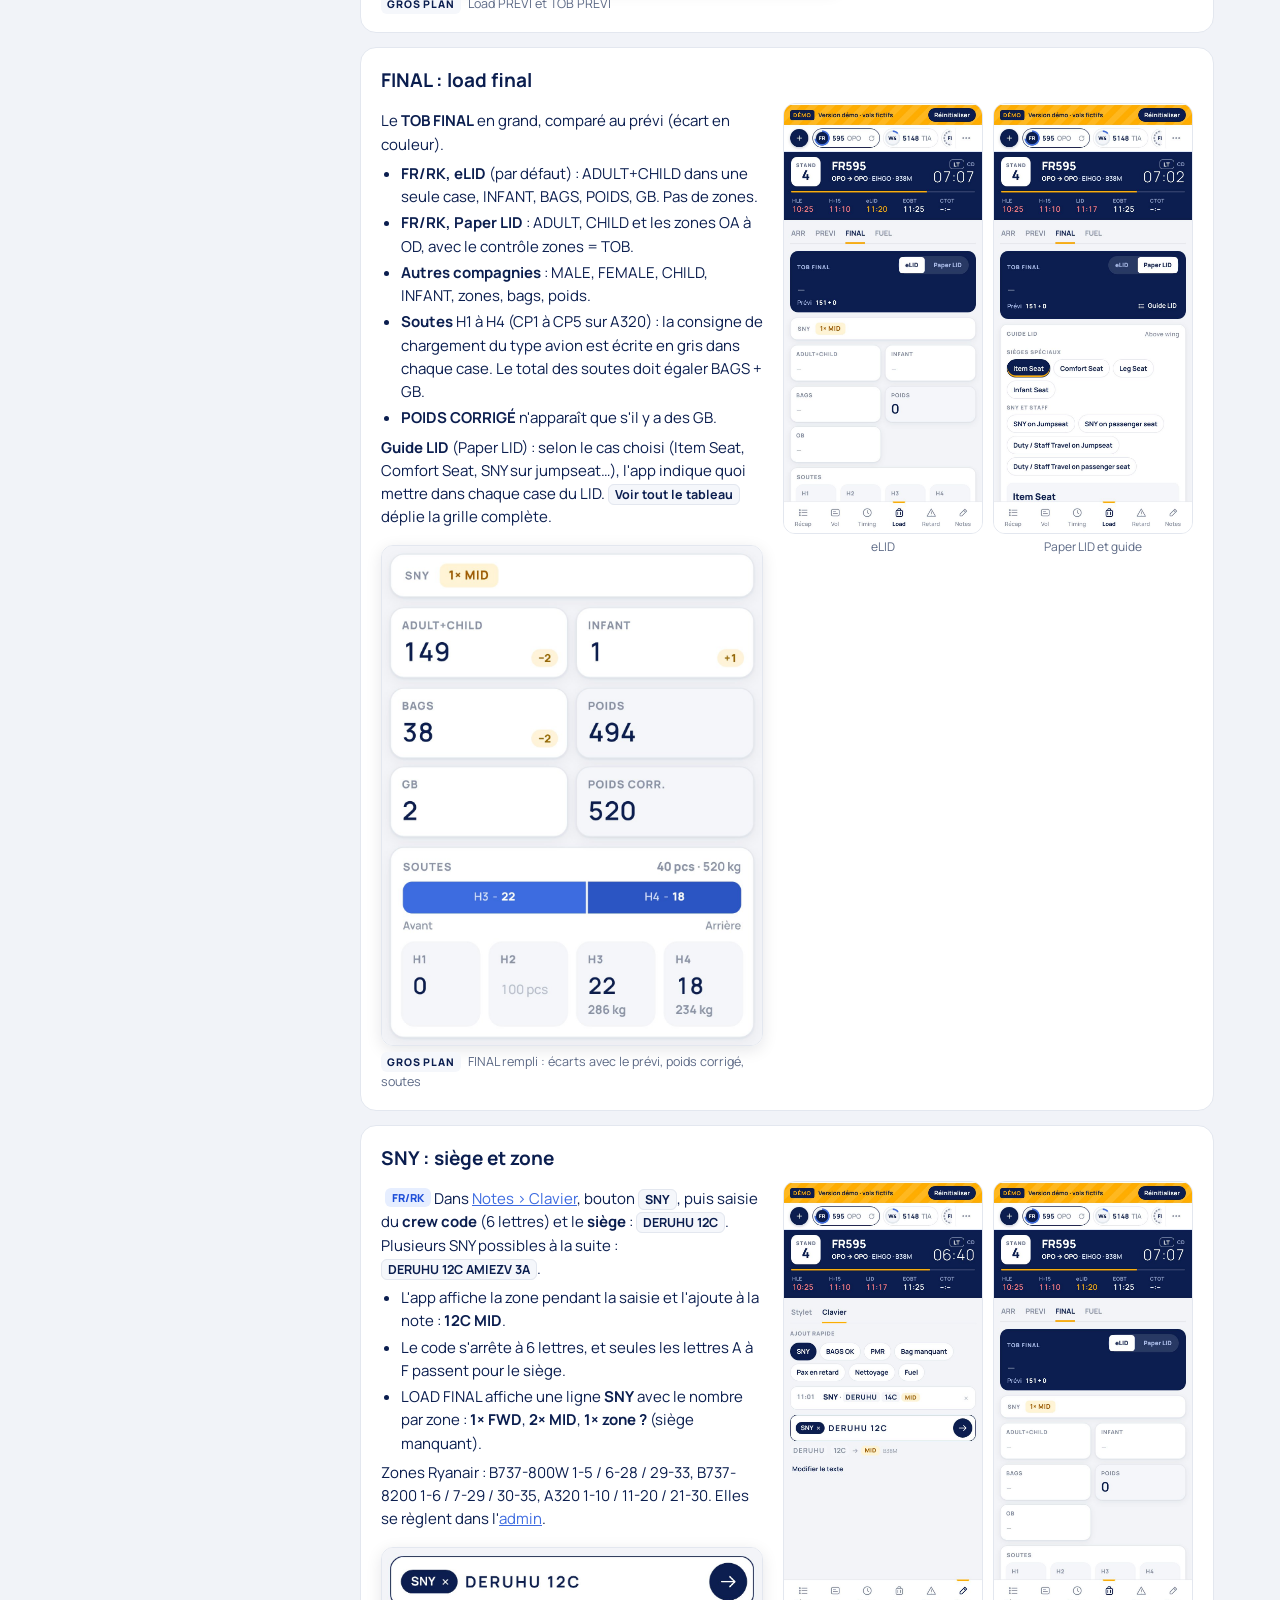
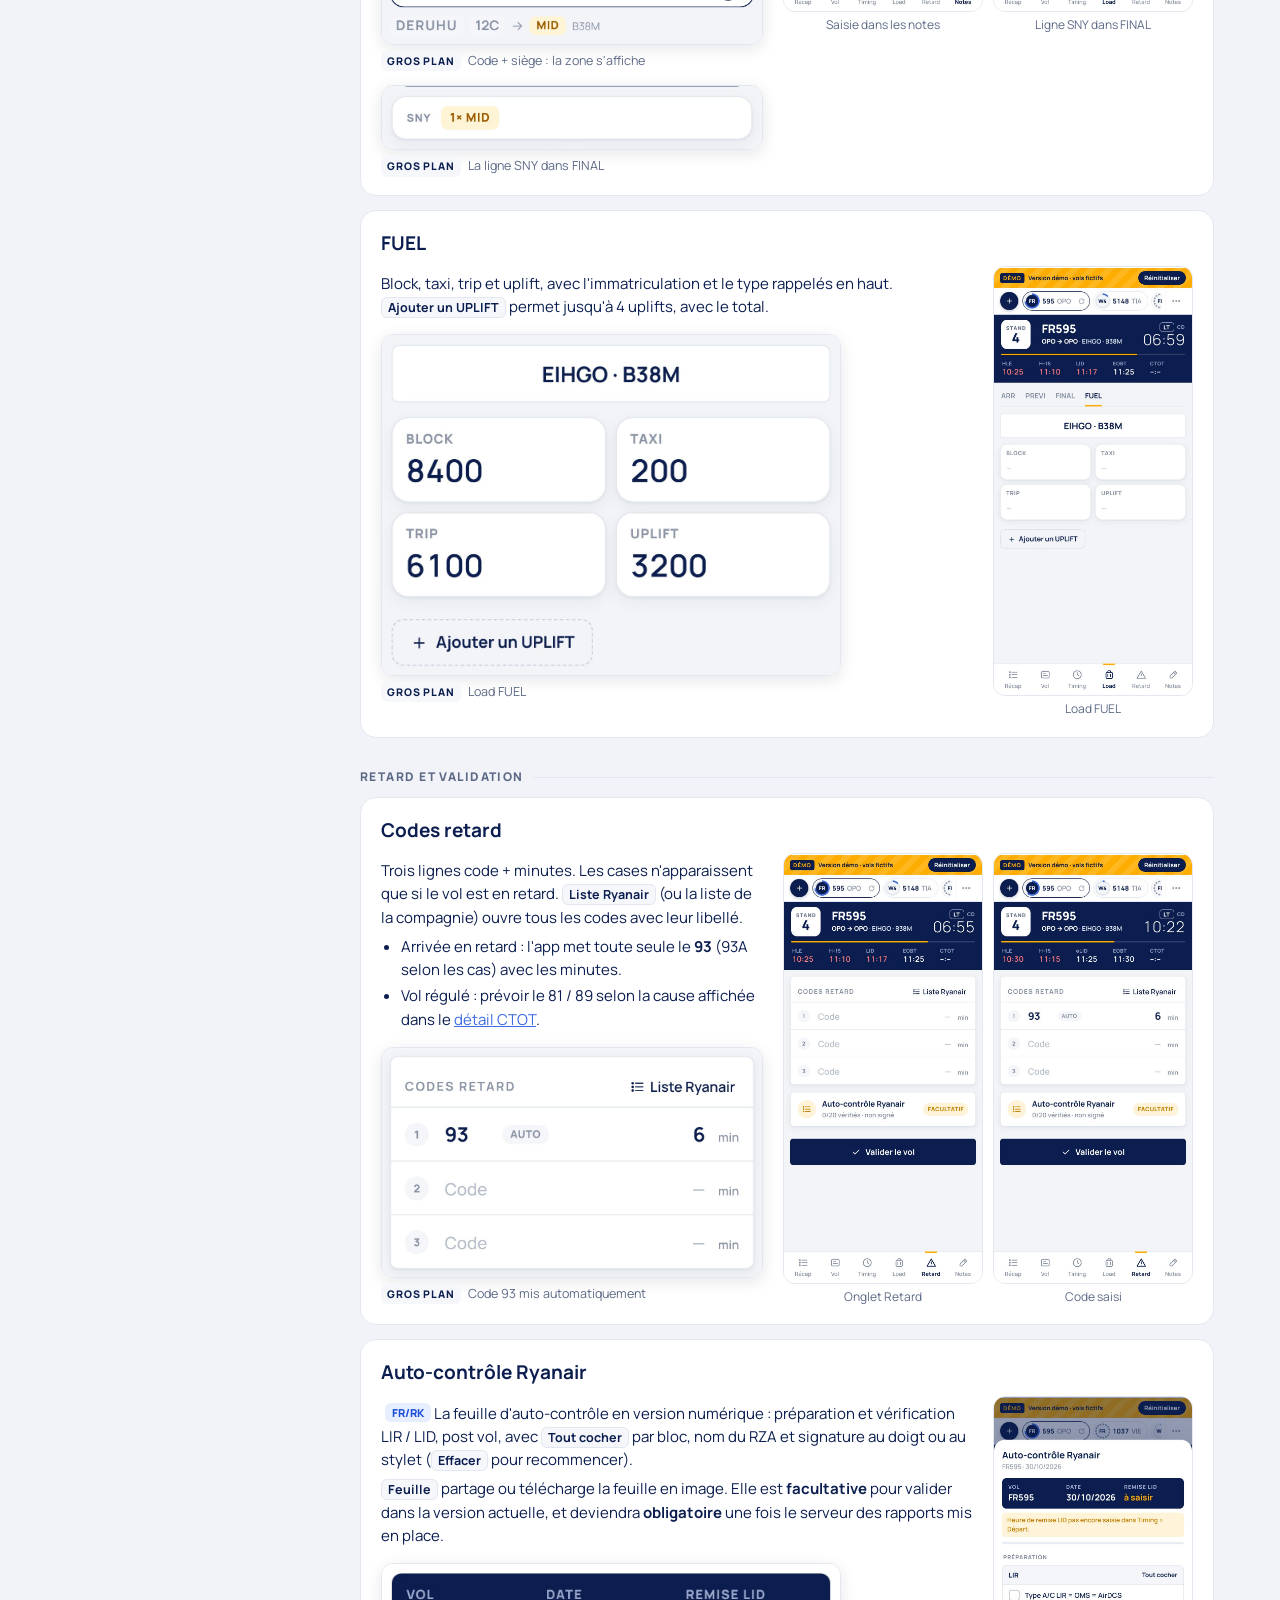
==== commit e000e9c1: "v3.55: Récap compacte, vol parti = SOBT › AOBT + pastille ronde (✓ vert ou +N rouge), option B Co-Au" ====
--- a/manuel.html
+++ b/manuel.html
@@ -211,7 +211,7 @@
 <li>Chaque carte montre l'état actuel (Arrivée prévue, Arrivé au block, Débarquement en cours, Embarquement terminé, Porte fermée, Repoussé, Décollé), SOBT / EOBT / CTOT, et le temps restant à droite.</li>
 <li>Appui sur une carte : ouverture du vol.</li>
 <li>Un vol parti reste dans <b>Terminés</b> jusqu'à son retrait avec <span class="k">×</span> ou <span class="k">Tout retirer</span>. 30 min après l'AOBT, il quitte la barre d'onglets.</li>
-<li>S'il est parti en retard, une pastille rouge <b>+4 min</b> (AOBT − SOBT) s'affiche sous l'heure d'<b>OFF-BLOCK</b>, et en vue compacte, à côté des SOBT et AOBT.</li></ul>`],
+<li>S'il est parti en retard, une pastille rouge <b>+4 min</b> (AOBT − SOBT) s'affiche sous l'heure d'<b>OFF-BLOCK</b>, et en vue compacte une pastille ronde rouge <b>+4</b> (verte ✓ si le vol est parti à l'heure), à côté de « SOBT › AOBT ».</li></ul>`],
 ['Les vols','veille','Vols de la veille',[I('vols-veille','Vols de la veille')],`
 <p>À l'ouverture, s'il reste des vols d'une journée précédente, l'app propose de les fermer. Elle signale ceux qui n'ont <b>pas été validés</b> ou à qui il manque l'<b>AIBT</b> ou l'<b>AOBT</b>.</p>
 <ul><li><span class="k">Garder</span> : rien ne change, la question revient le lendemain.</li>
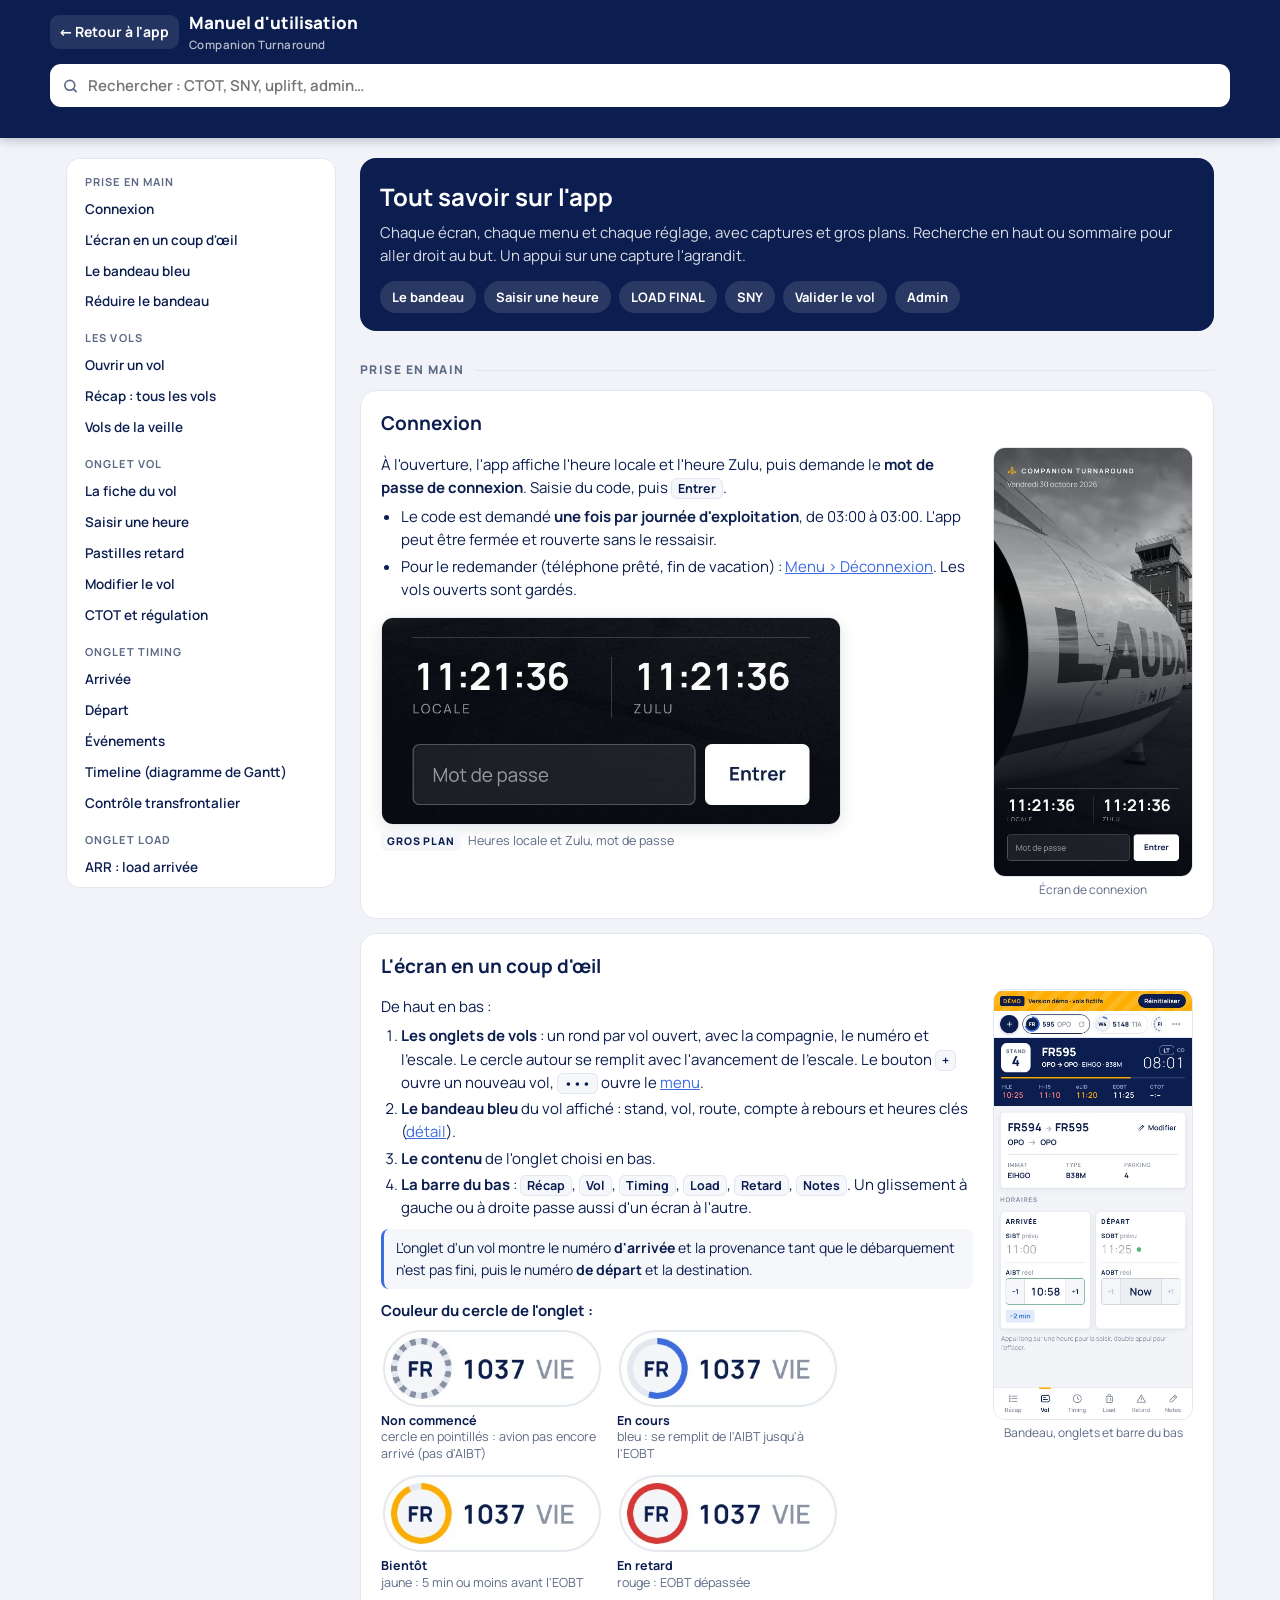
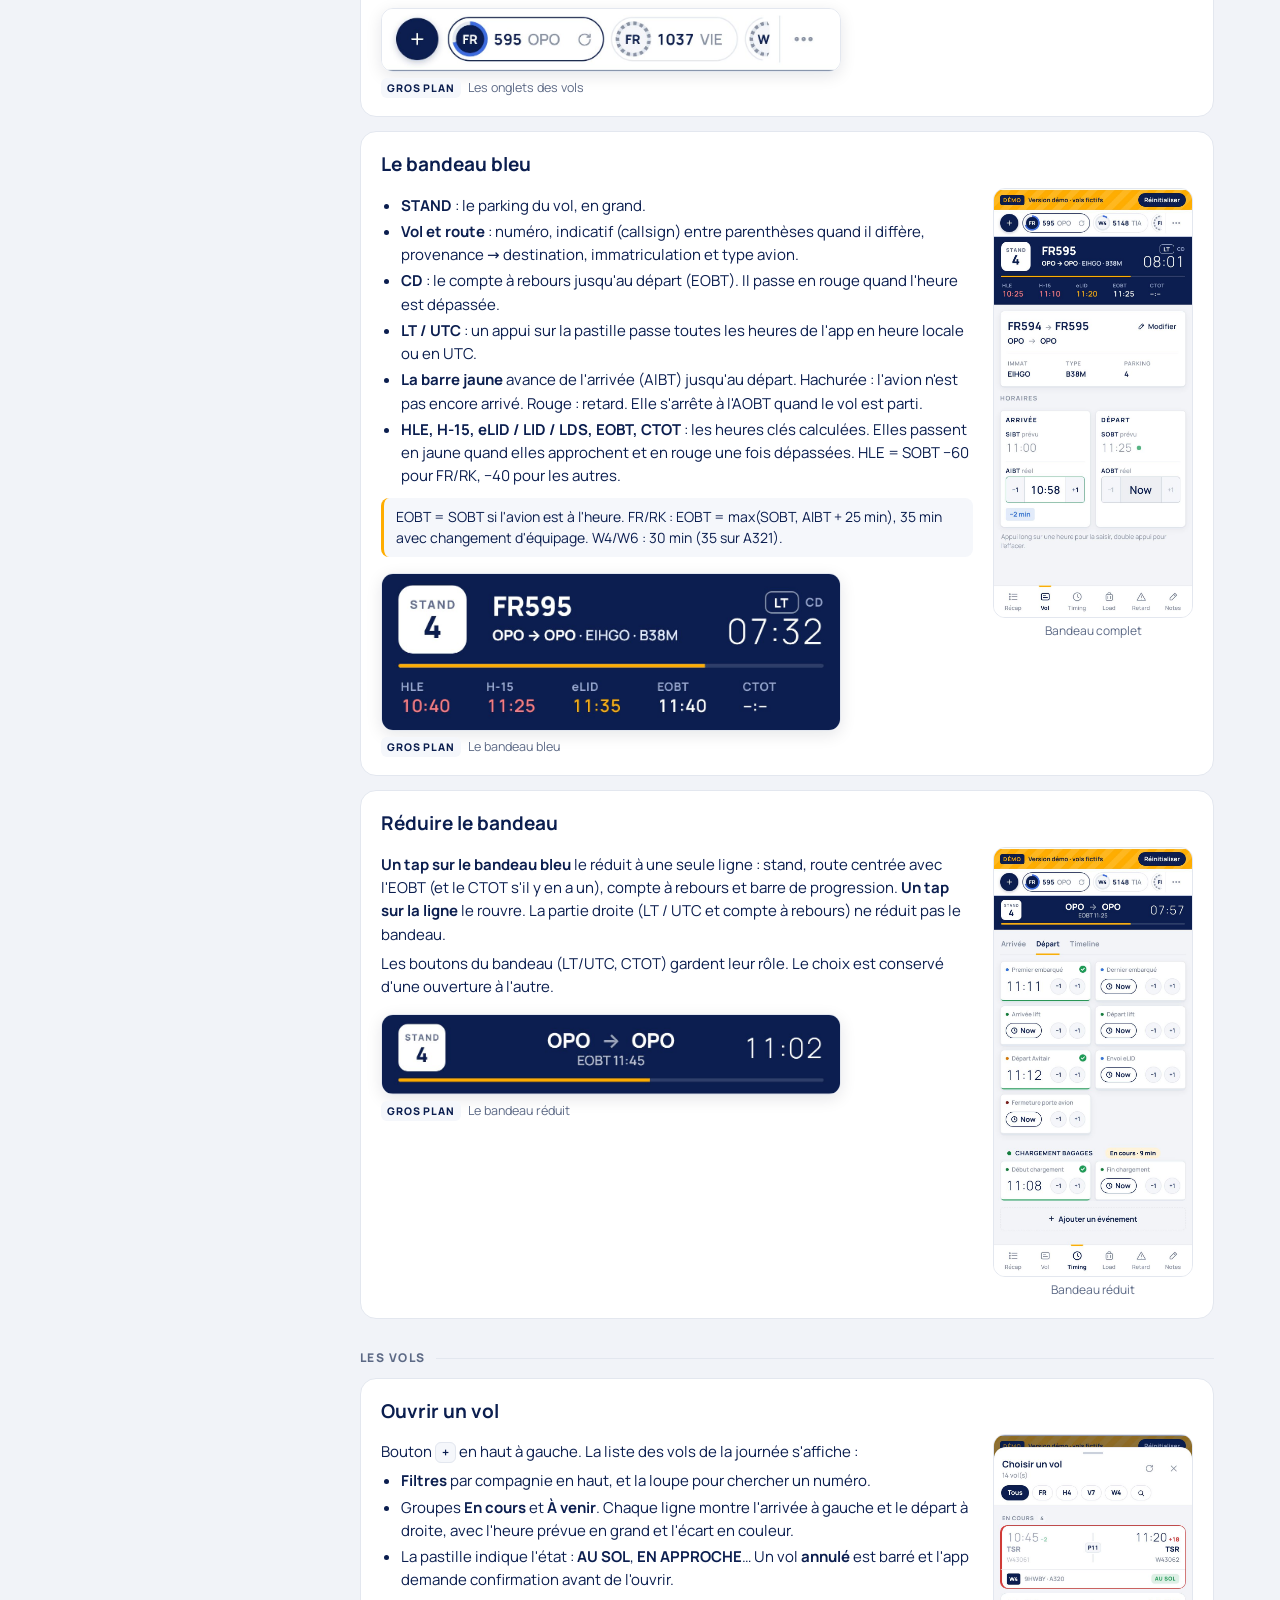
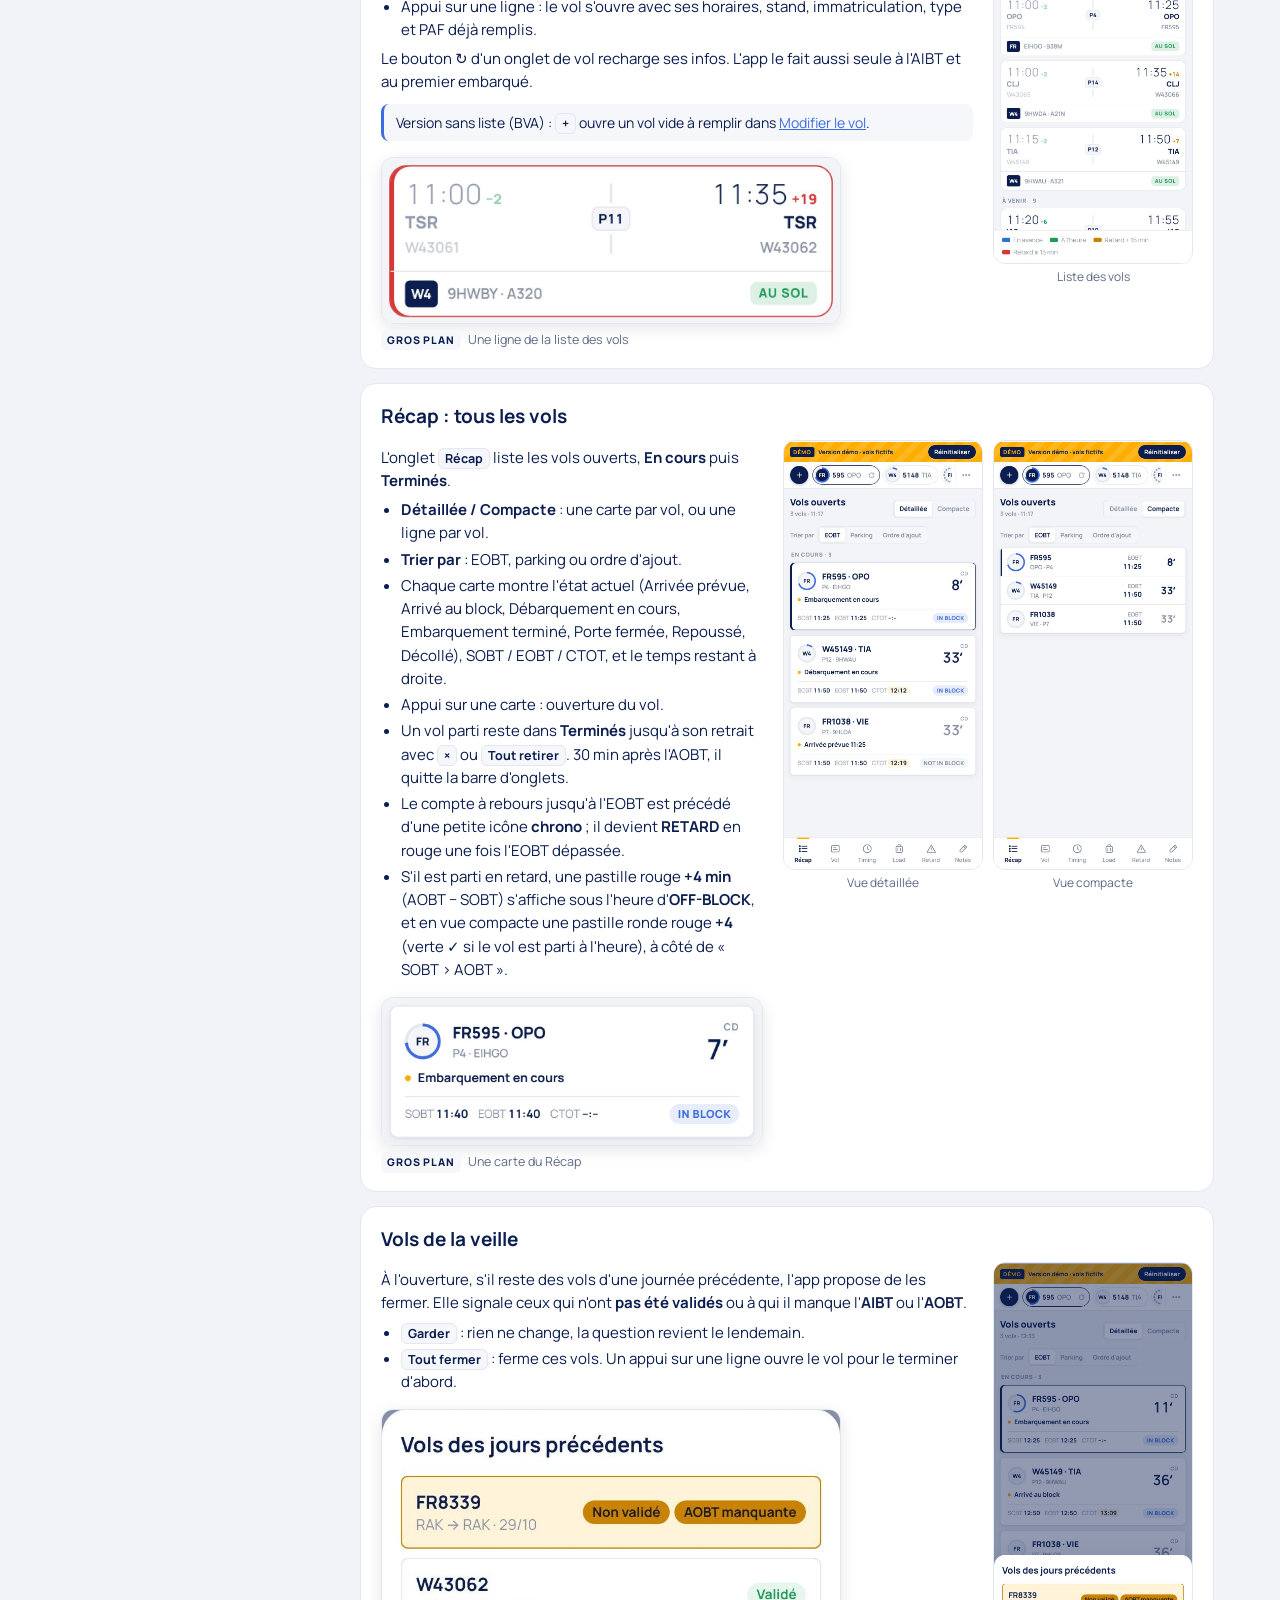
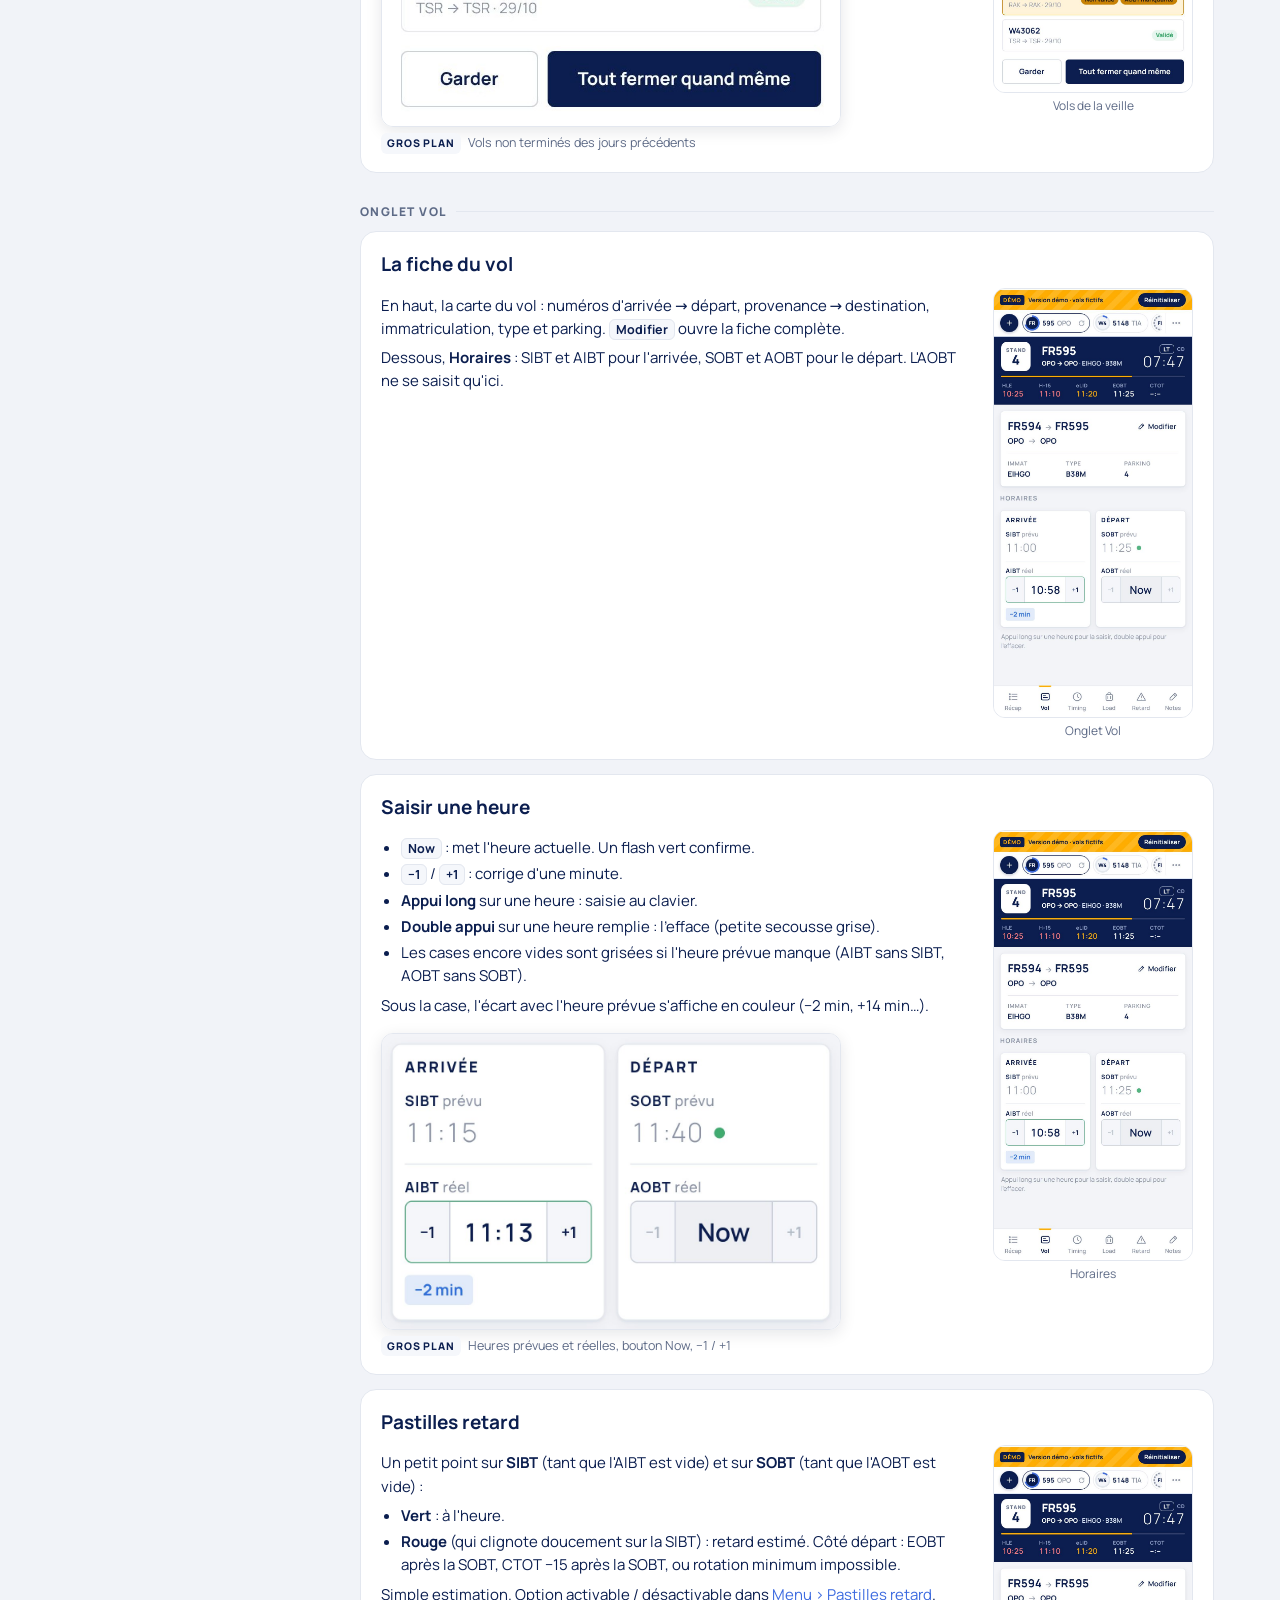
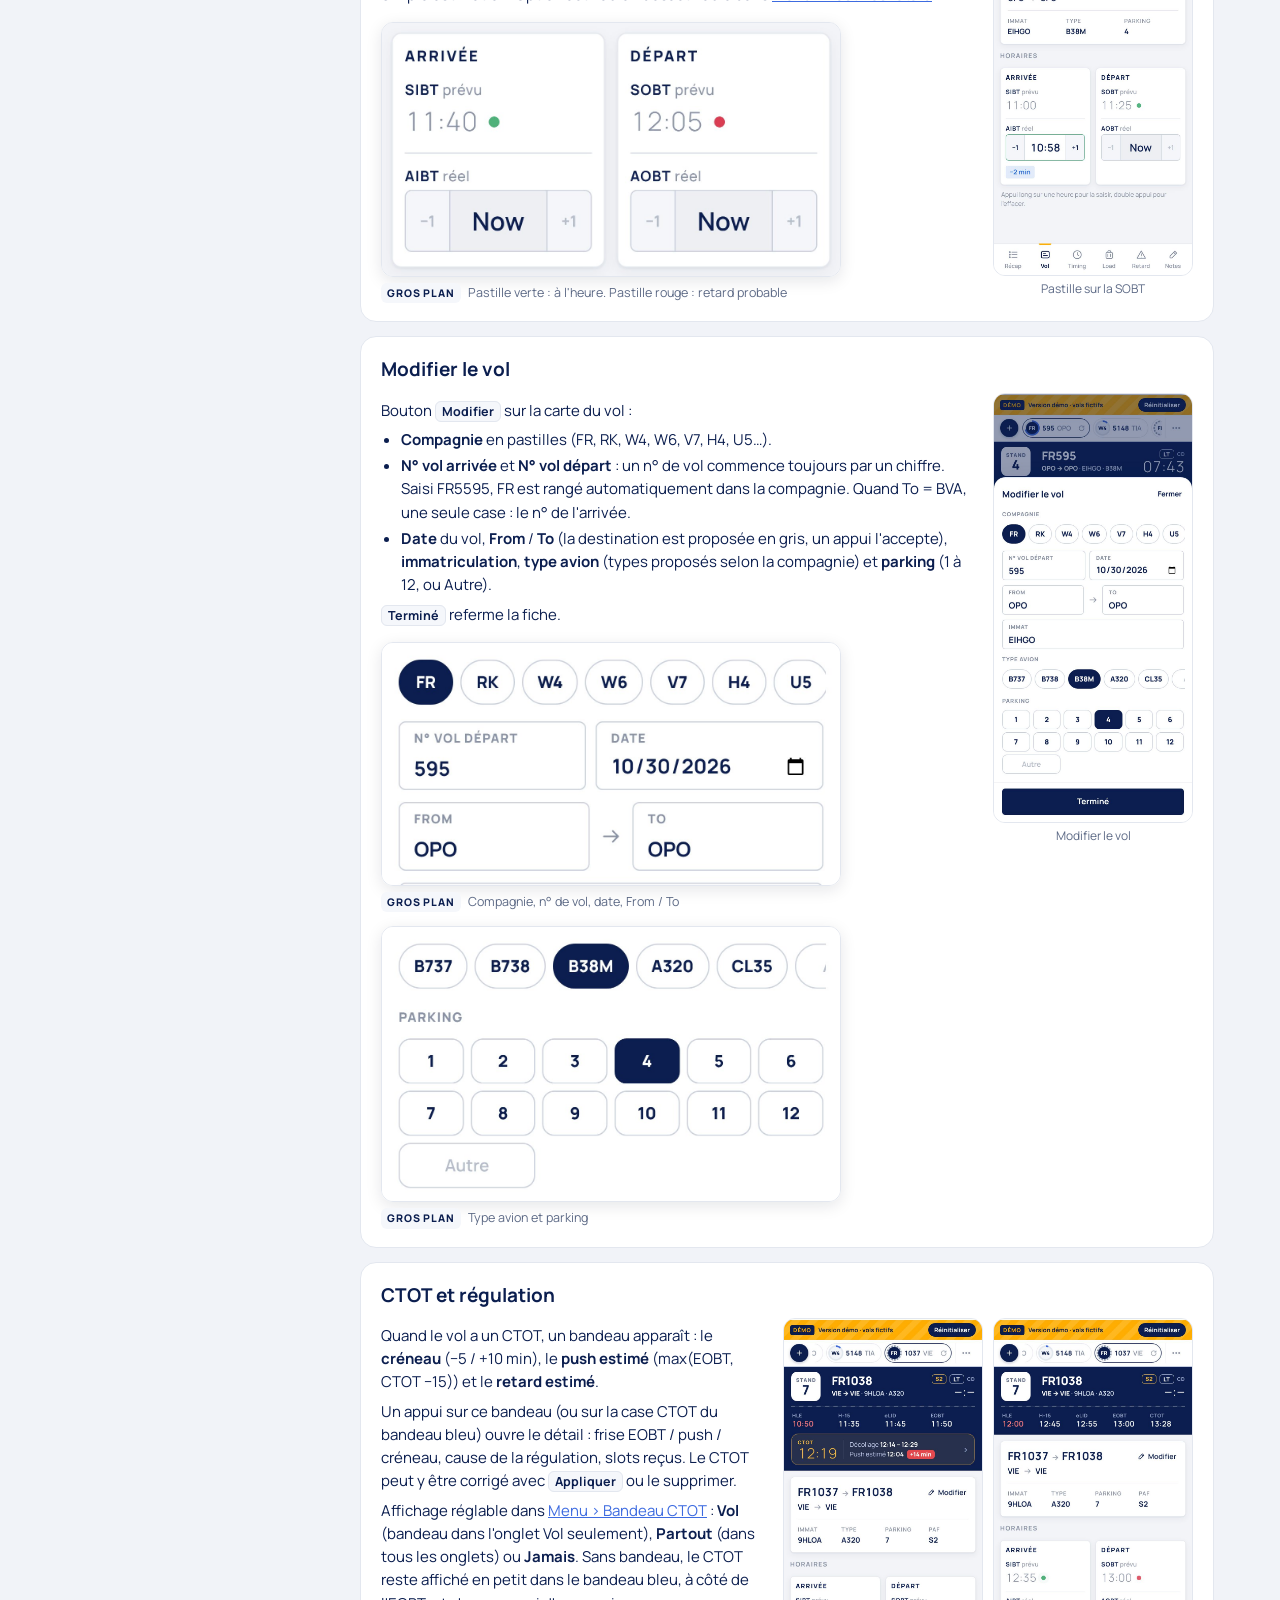
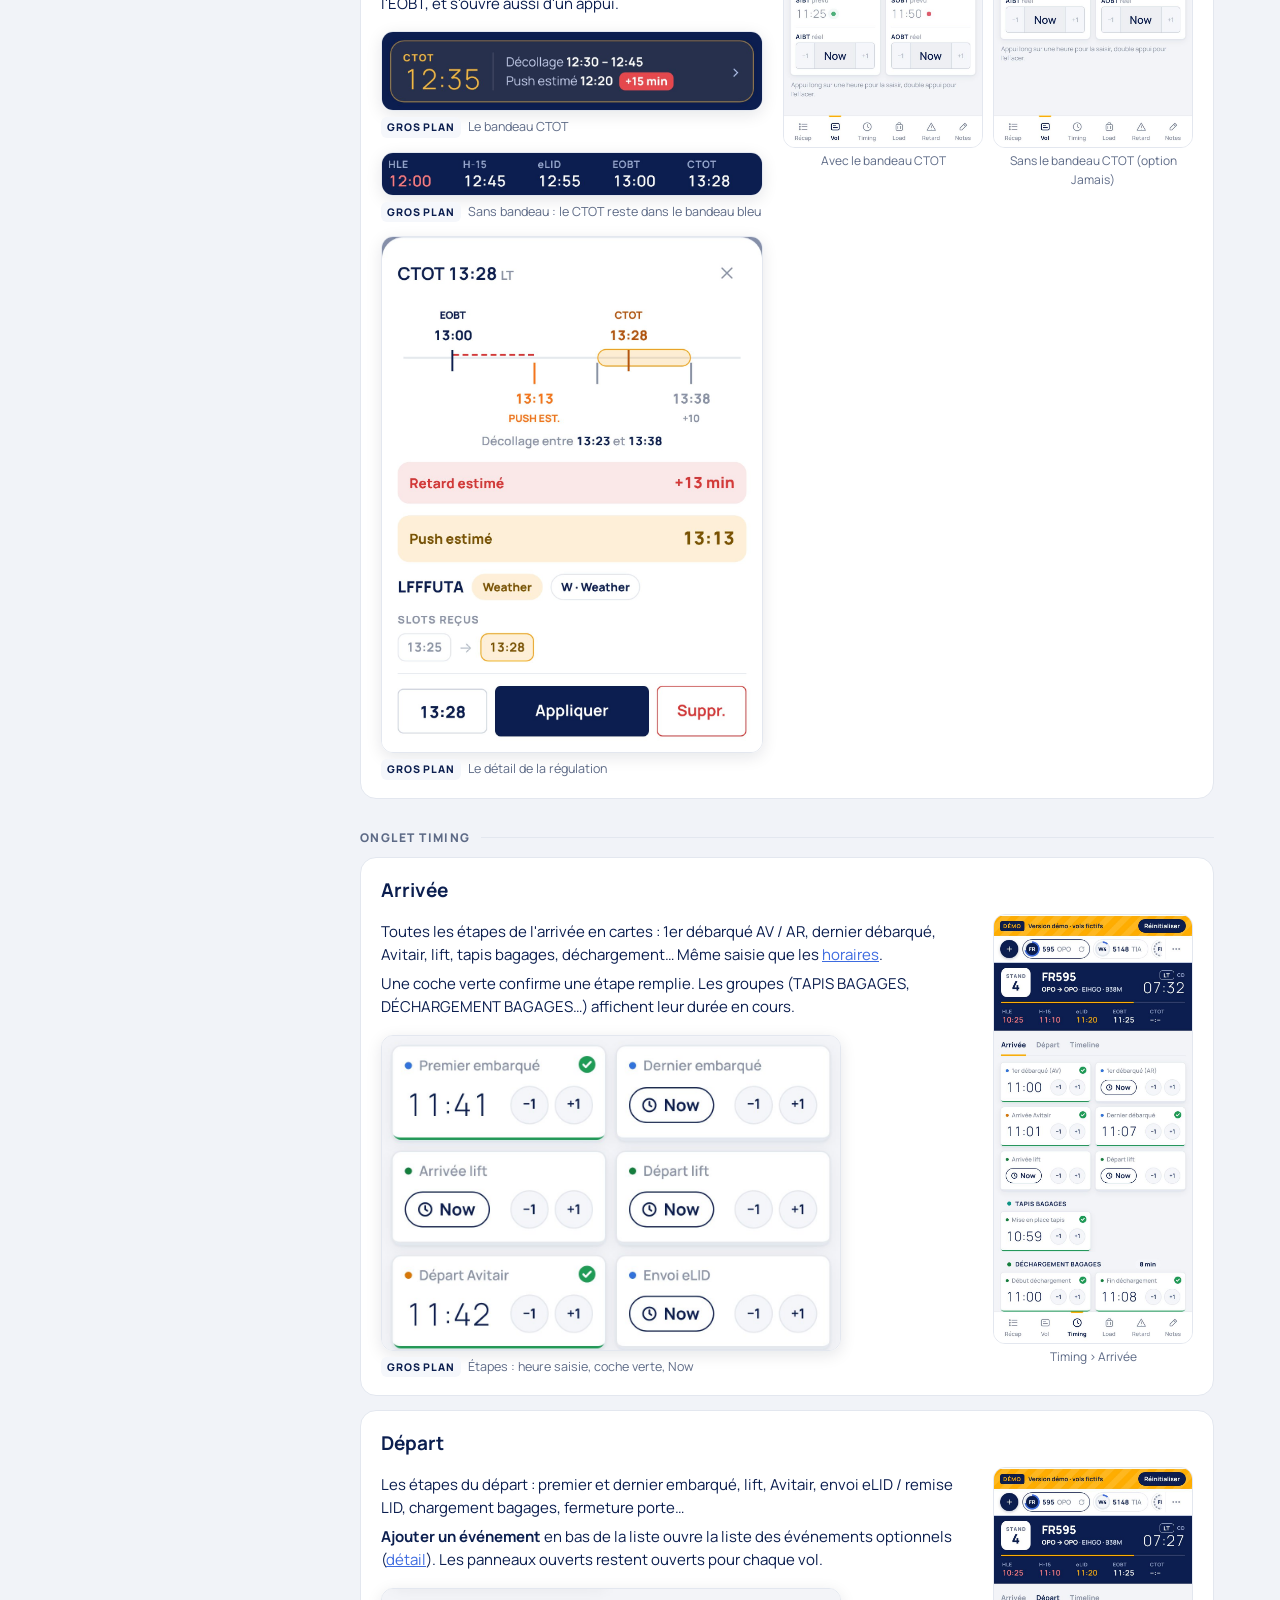
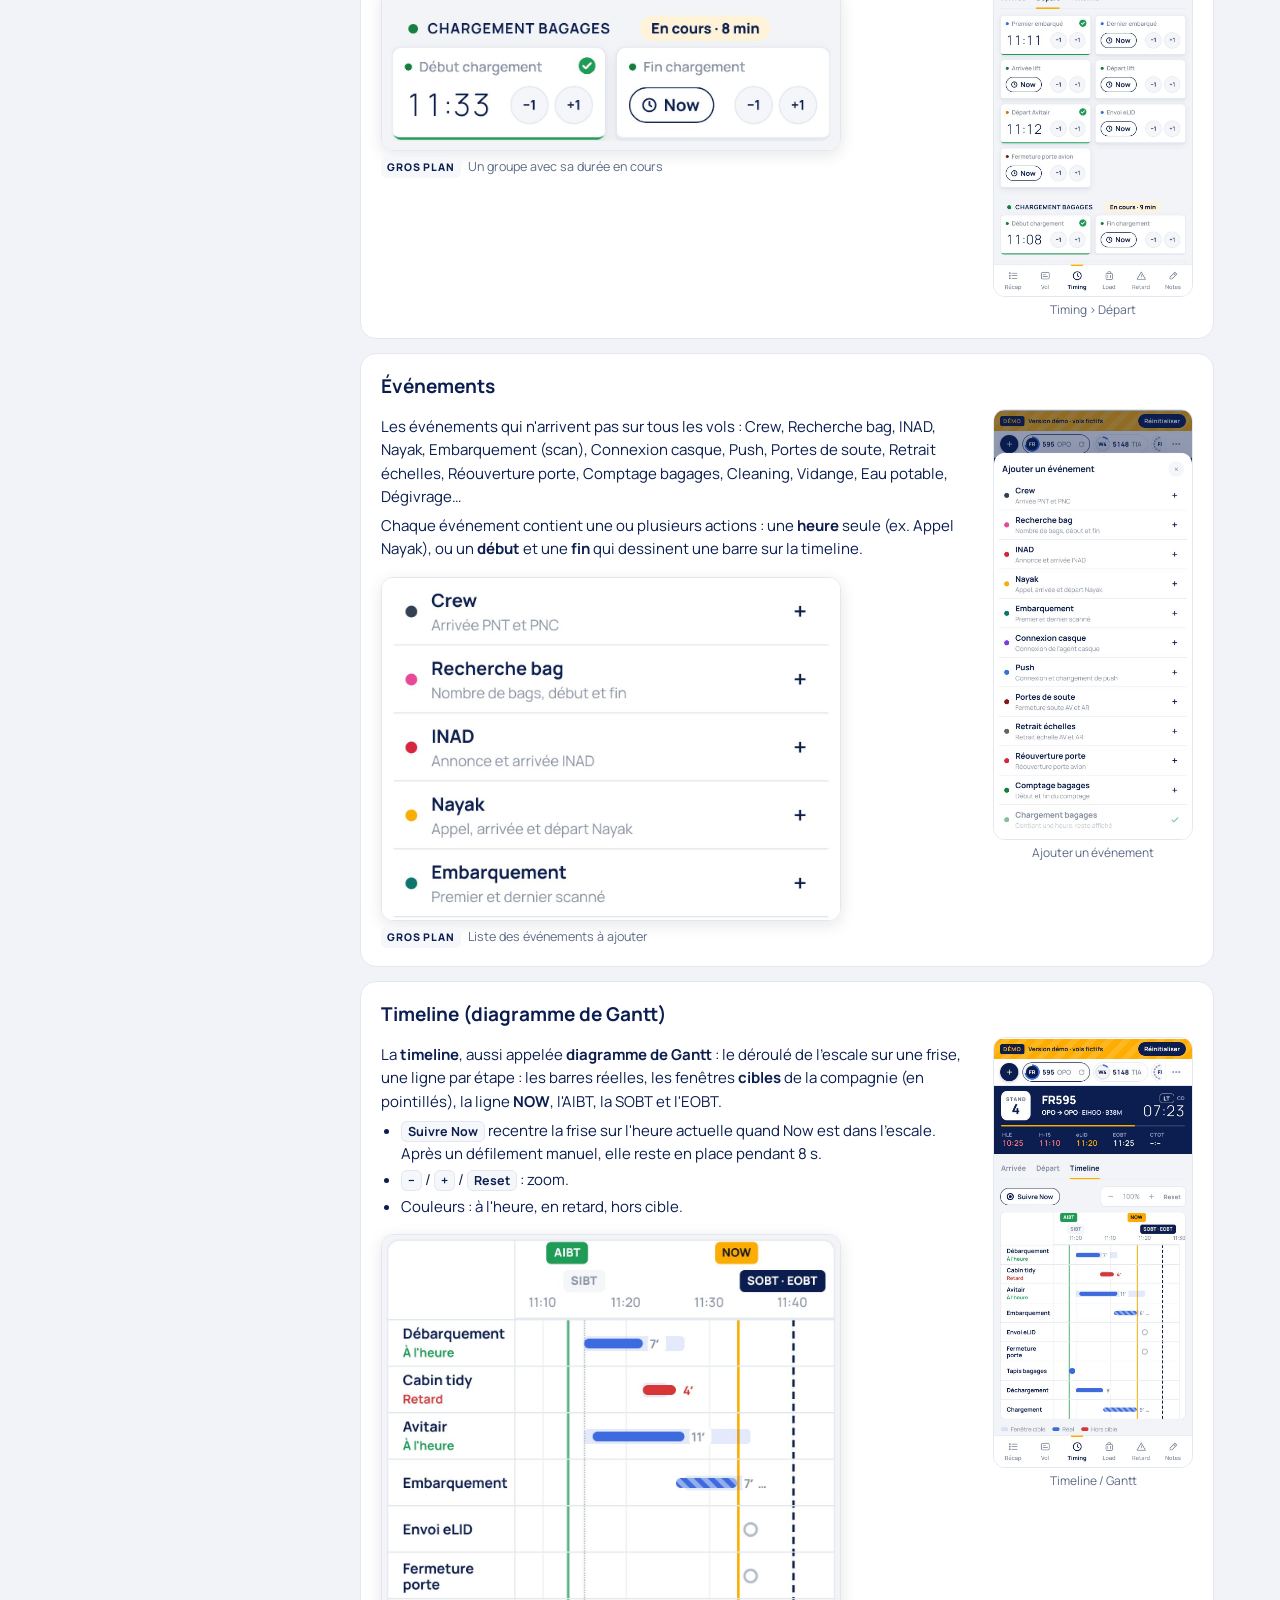
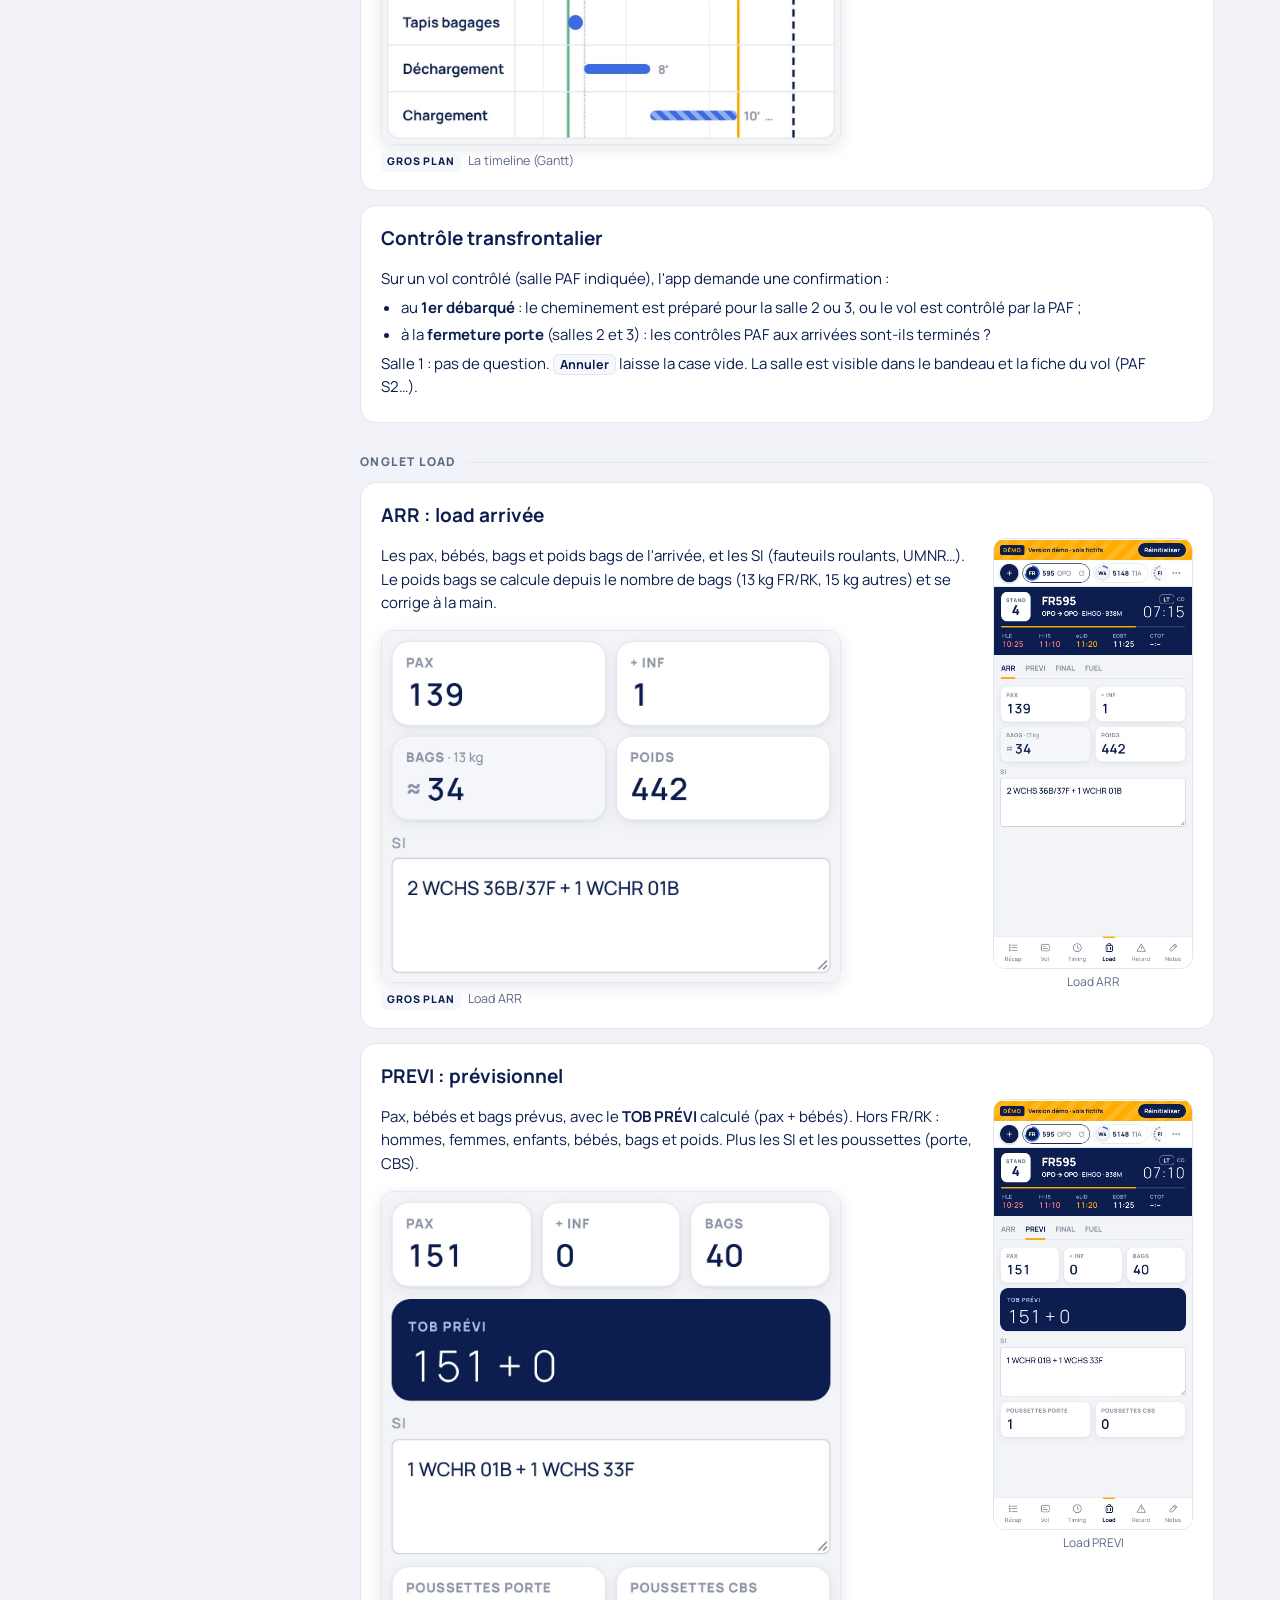
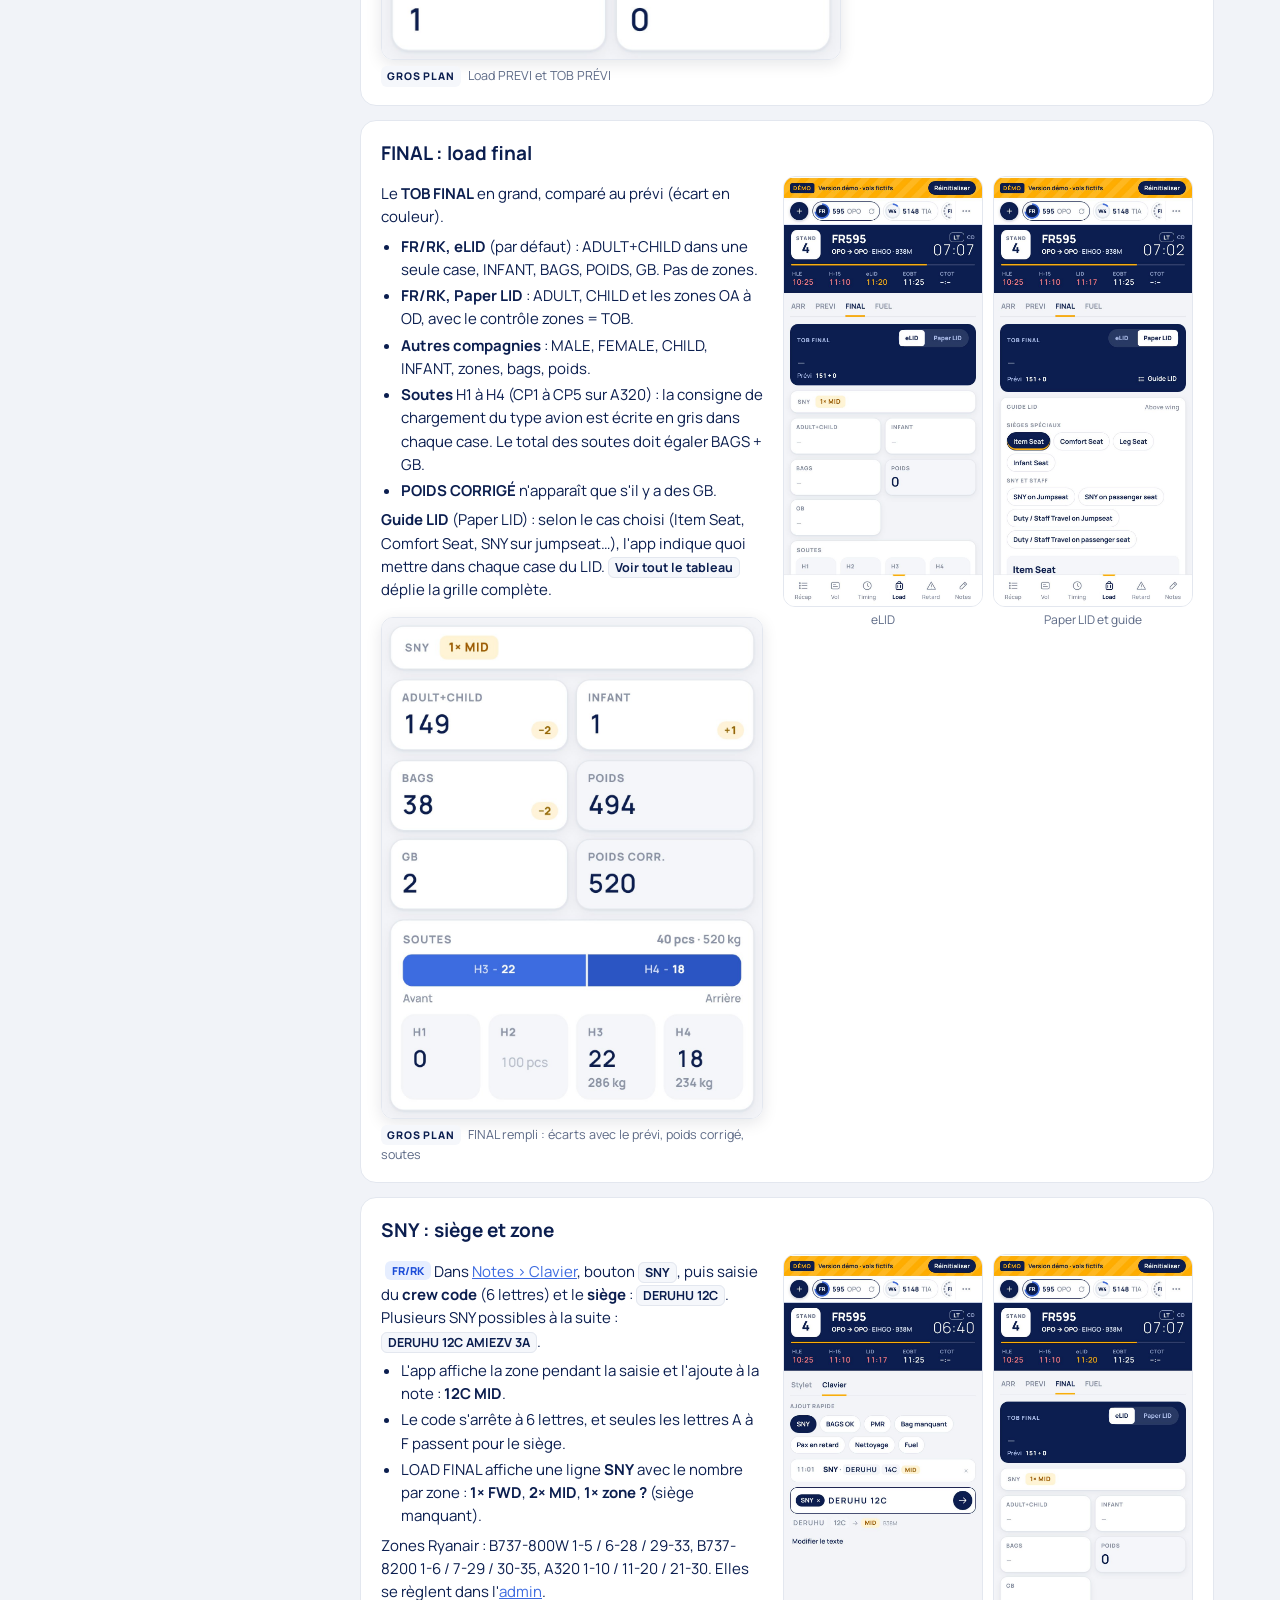
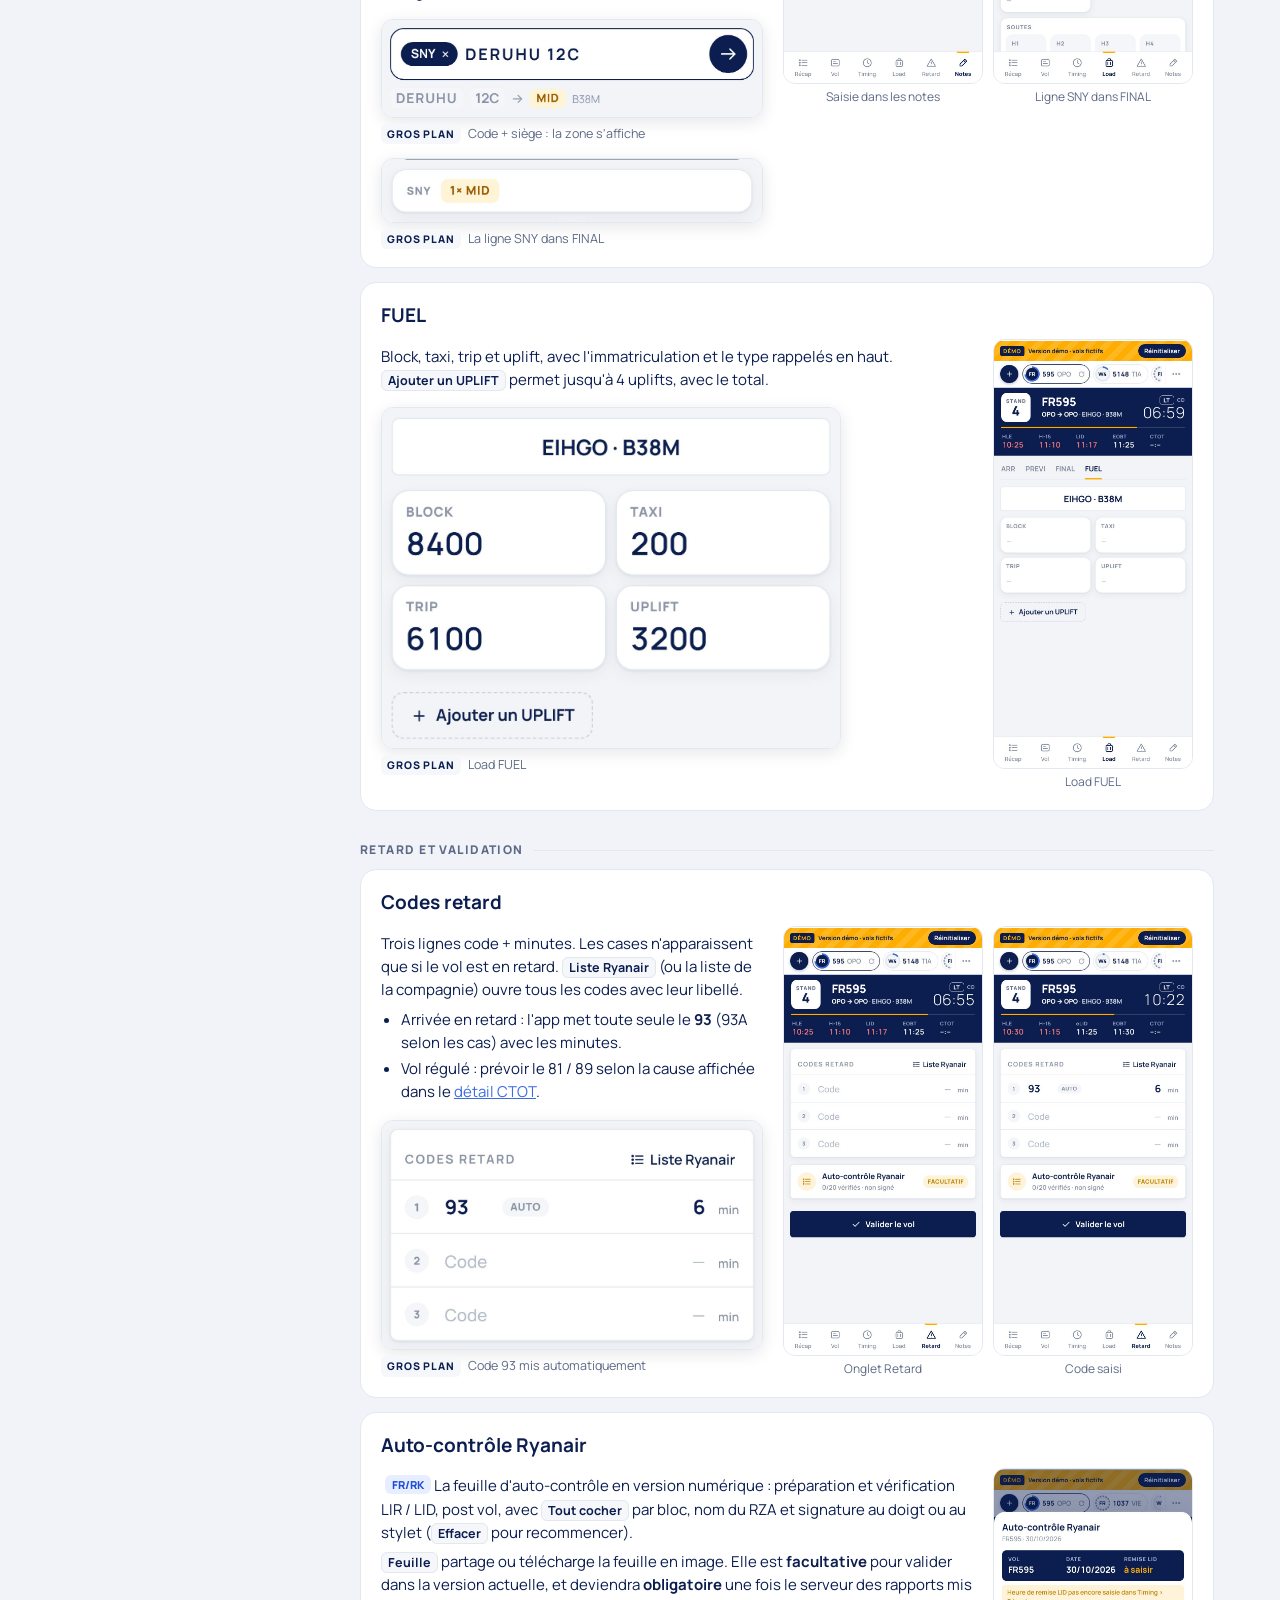
==== commit 0cf534c7: "v3.56: Récap, petite icône chrono devant le compte à rebours (compacte et détaillée) Co-Authored-By:" ====
--- a/manuel.html
+++ b/manuel.html
@@ -211,6 +211,7 @@
 <li>Chaque carte montre l'état actuel (Arrivée prévue, Arrivé au block, Débarquement en cours, Embarquement terminé, Porte fermée, Repoussé, Décollé), SOBT / EOBT / CTOT, et le temps restant à droite.</li>
 <li>Appui sur une carte : ouverture du vol.</li>
 <li>Un vol parti reste dans <b>Terminés</b> jusqu'à son retrait avec <span class="k">×</span> ou <span class="k">Tout retirer</span>. 30 min après l'AOBT, il quitte la barre d'onglets.</li>
+<li>Le compte à rebours jusqu'à l'EOBT est précédé d'une petite icône <b>chrono</b> ; il devient <b>RETARD</b> en rouge une fois l'EOBT dépassée.</li>
 <li>S'il est parti en retard, une pastille rouge <b>+4 min</b> (AOBT − SOBT) s'affiche sous l'heure d'<b>OFF-BLOCK</b>, et en vue compacte une pastille ronde rouge <b>+4</b> (verte ✓ si le vol est parti à l'heure), à côté de « SOBT › AOBT ».</li></ul>`],
 ['Les vols','veille','Vols de la veille',[I('vols-veille','Vols de la veille')],`
 <p>À l'ouverture, s'il reste des vols d'une journée précédente, l'app propose de les fermer. Elle signale ceux qui n'ont <b>pas été validés</b> ou à qui il manque l'<b>AIBT</b> ou l'<b>AOBT</b>.</p>
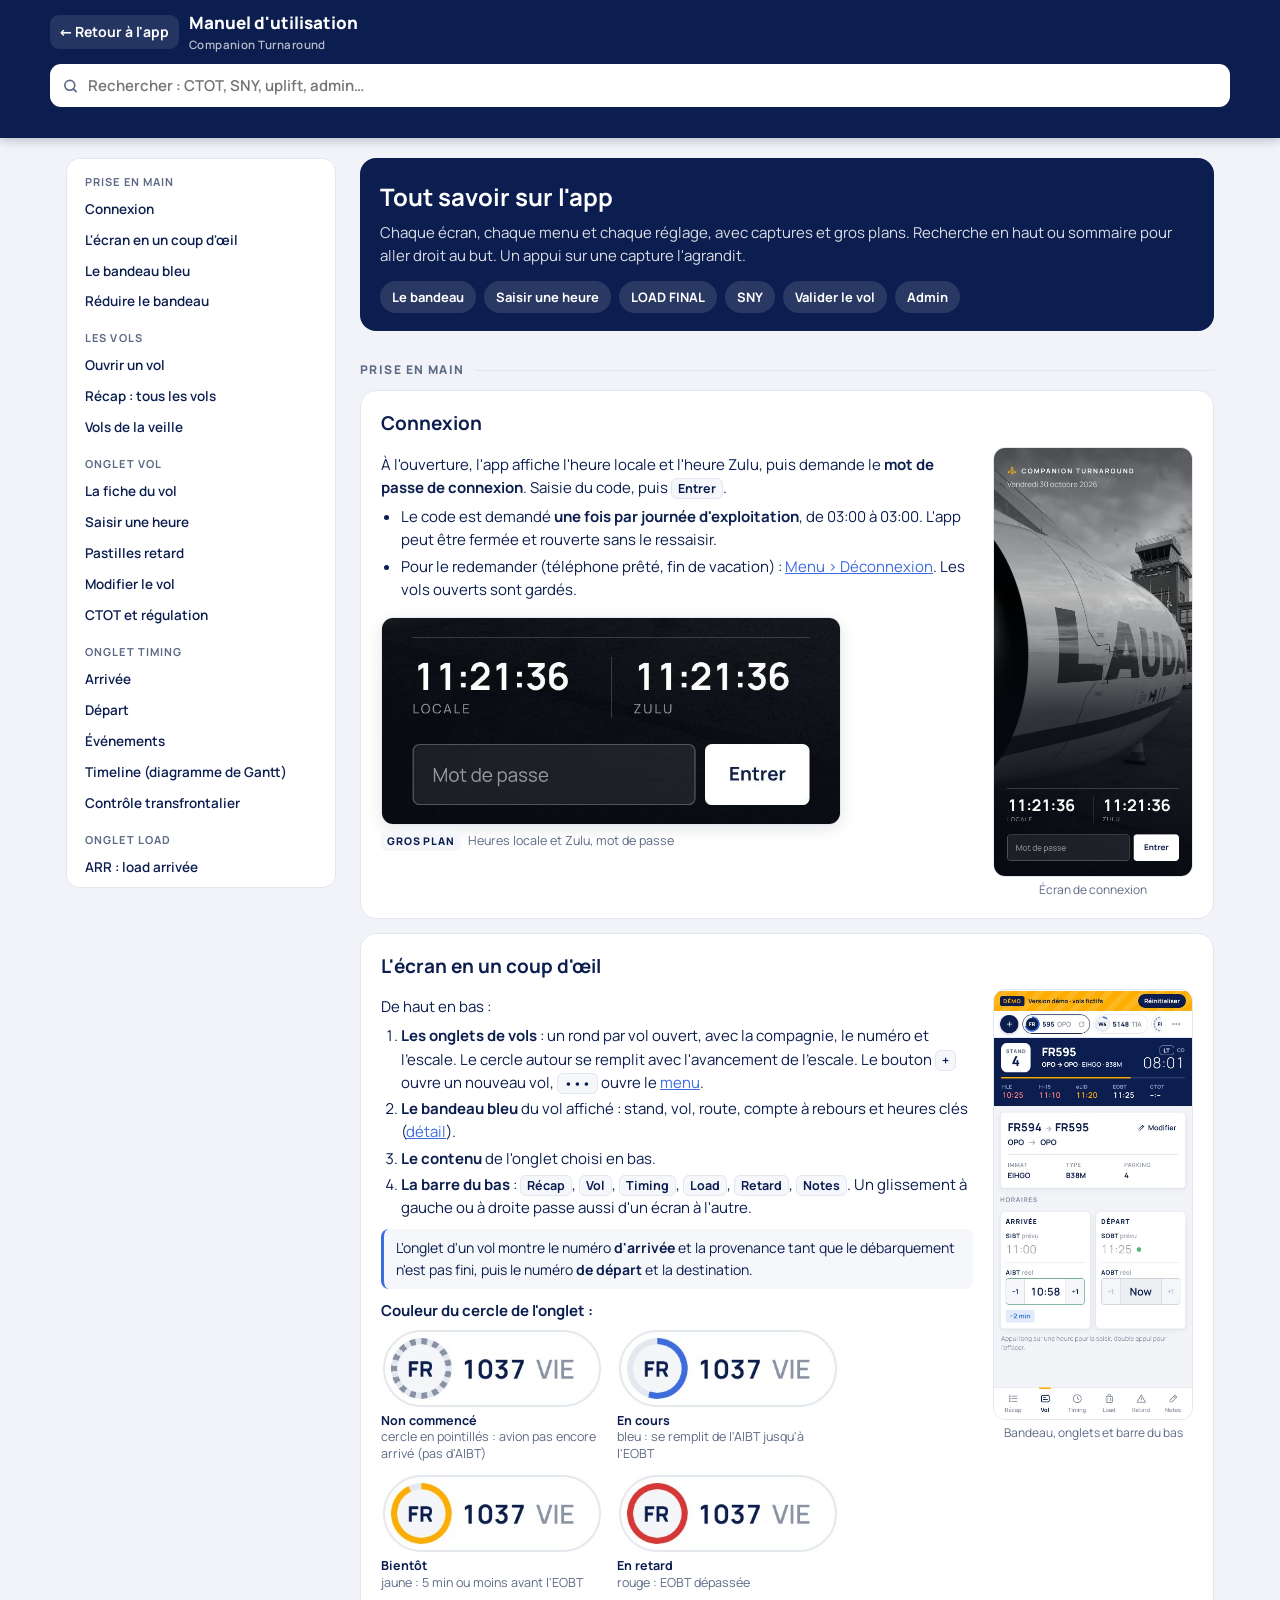
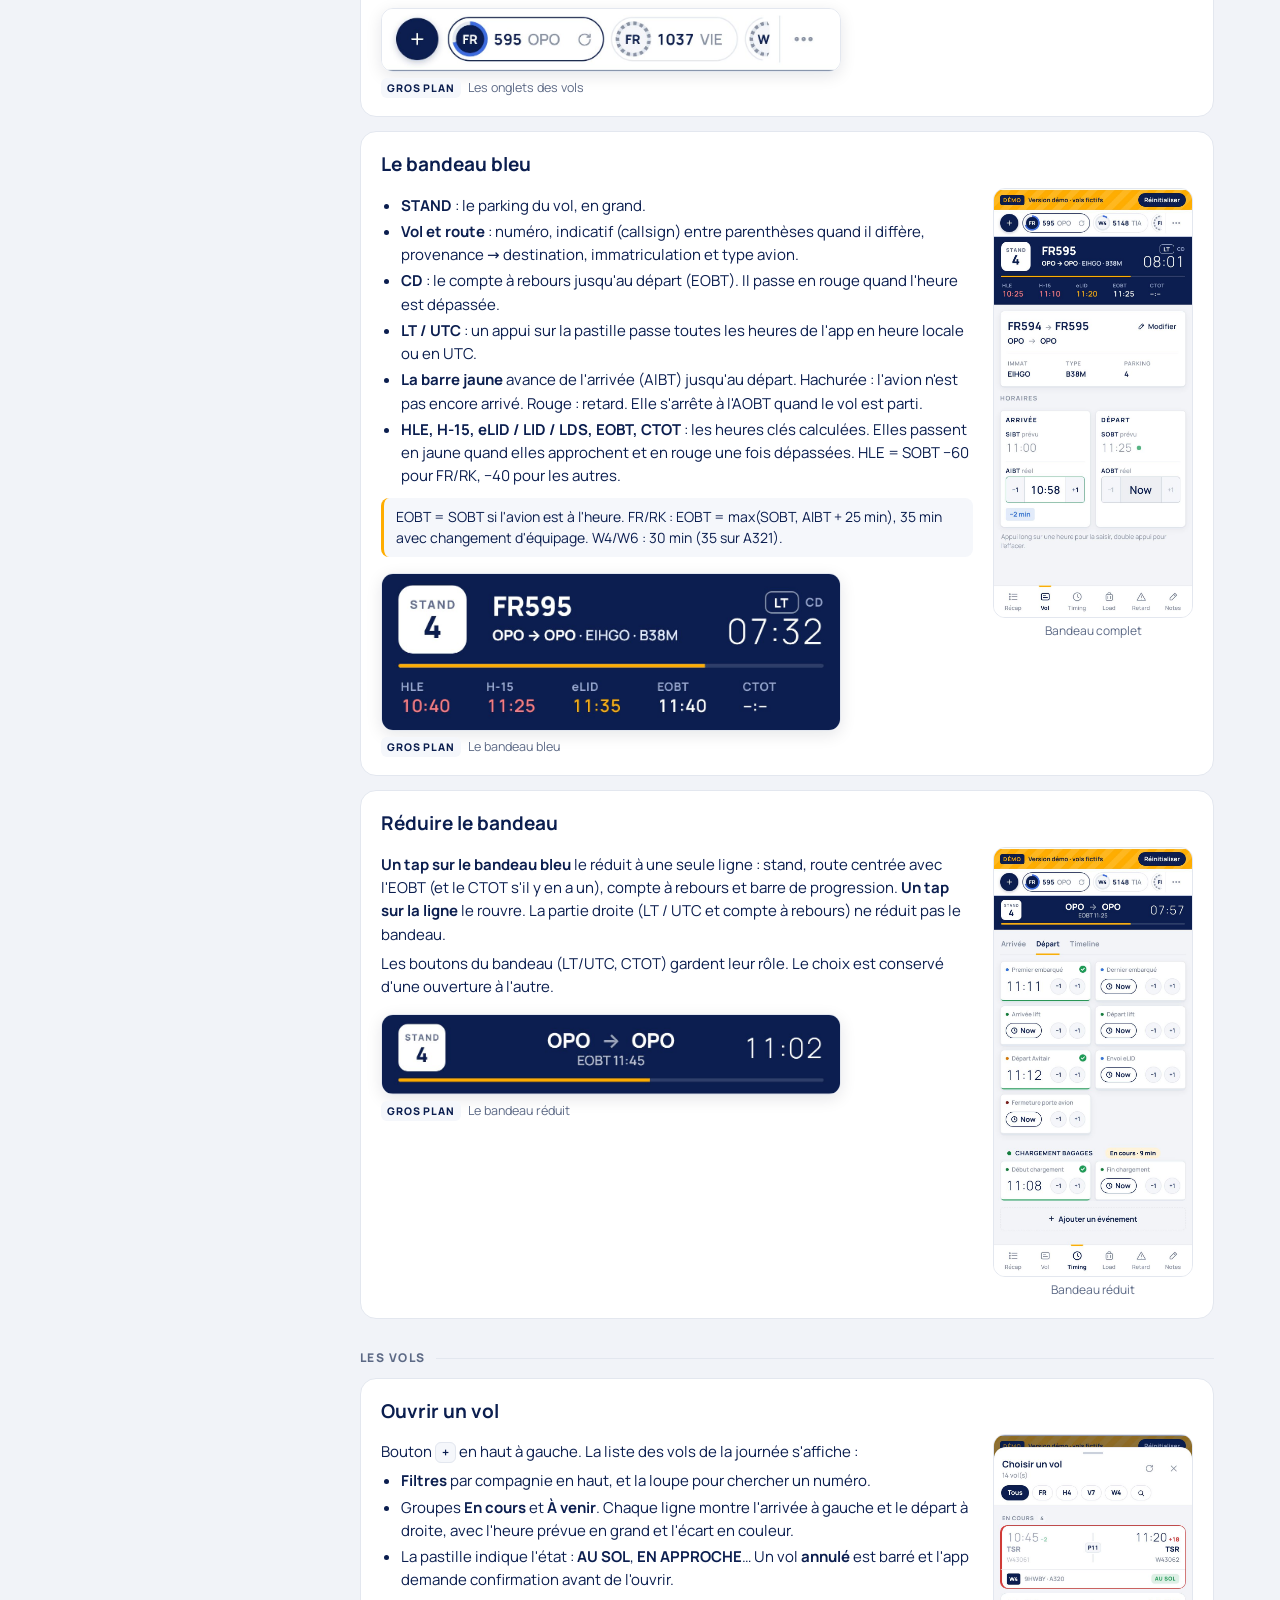
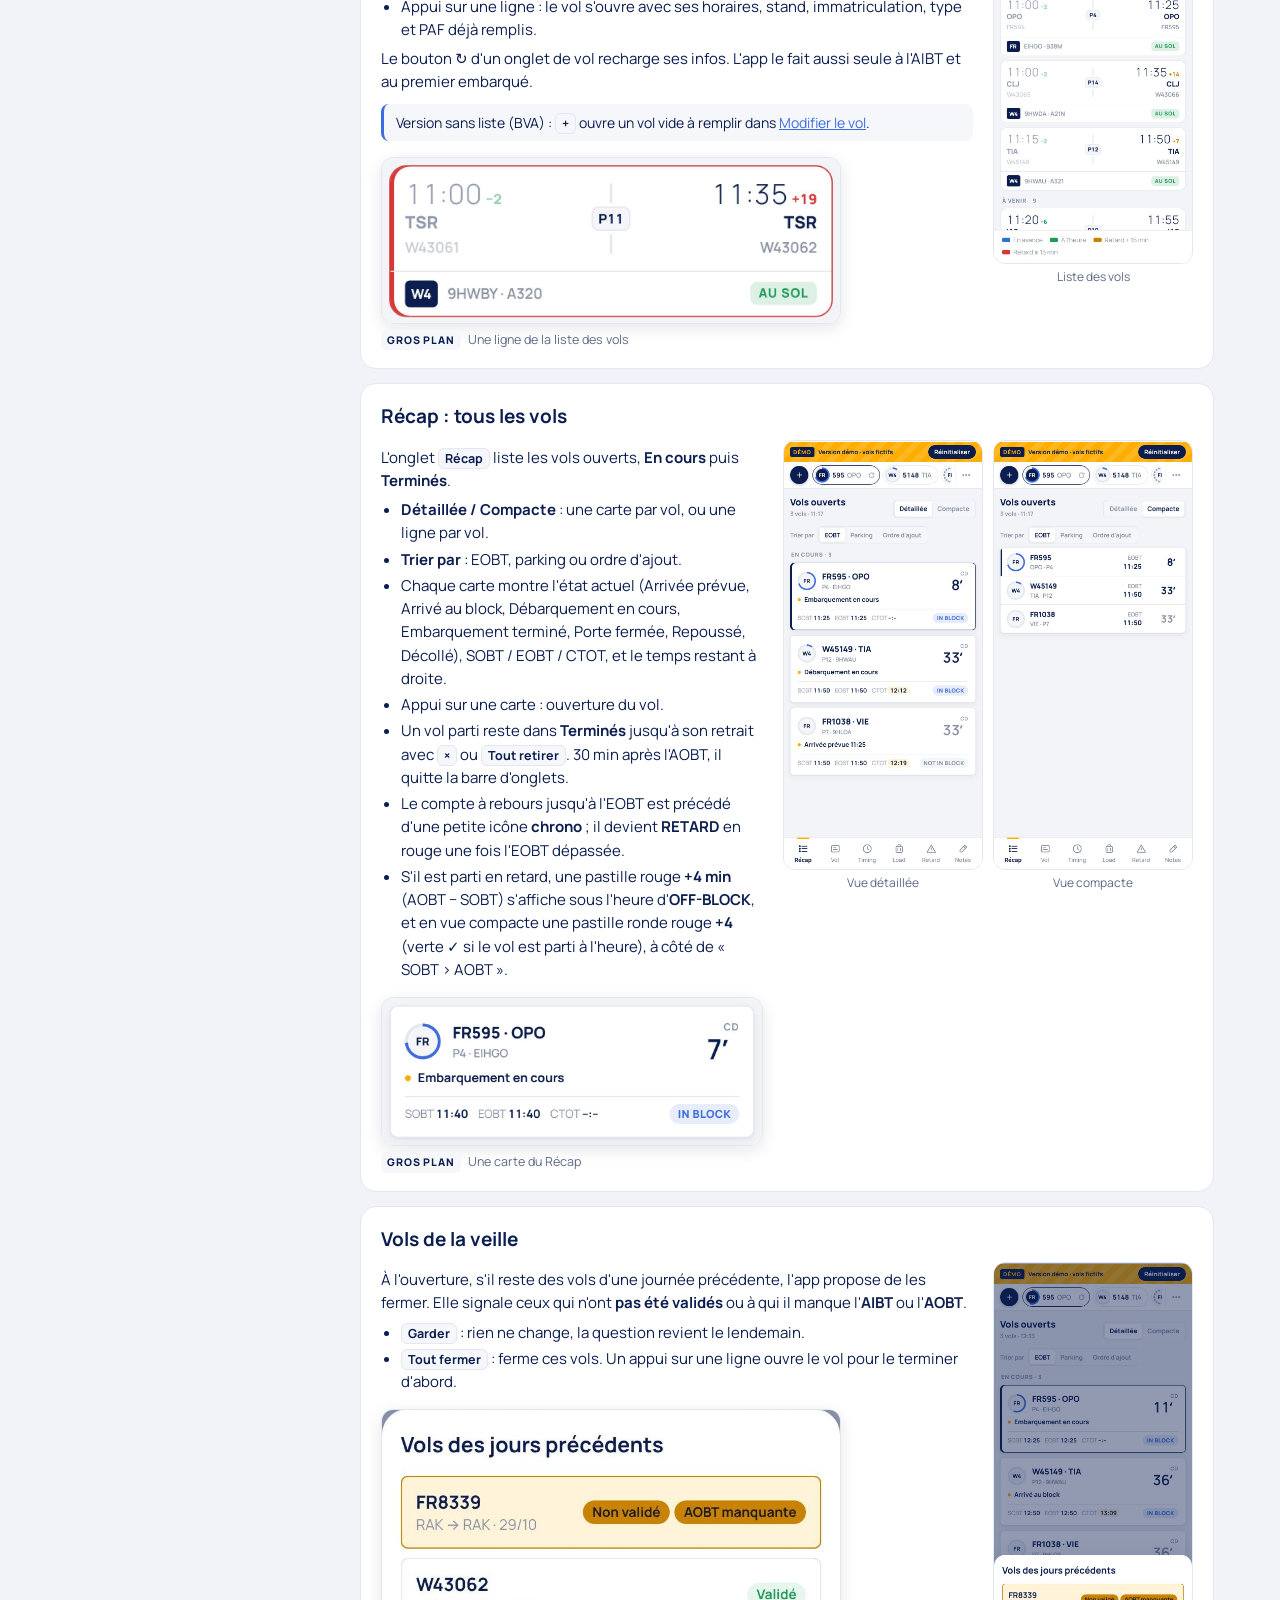
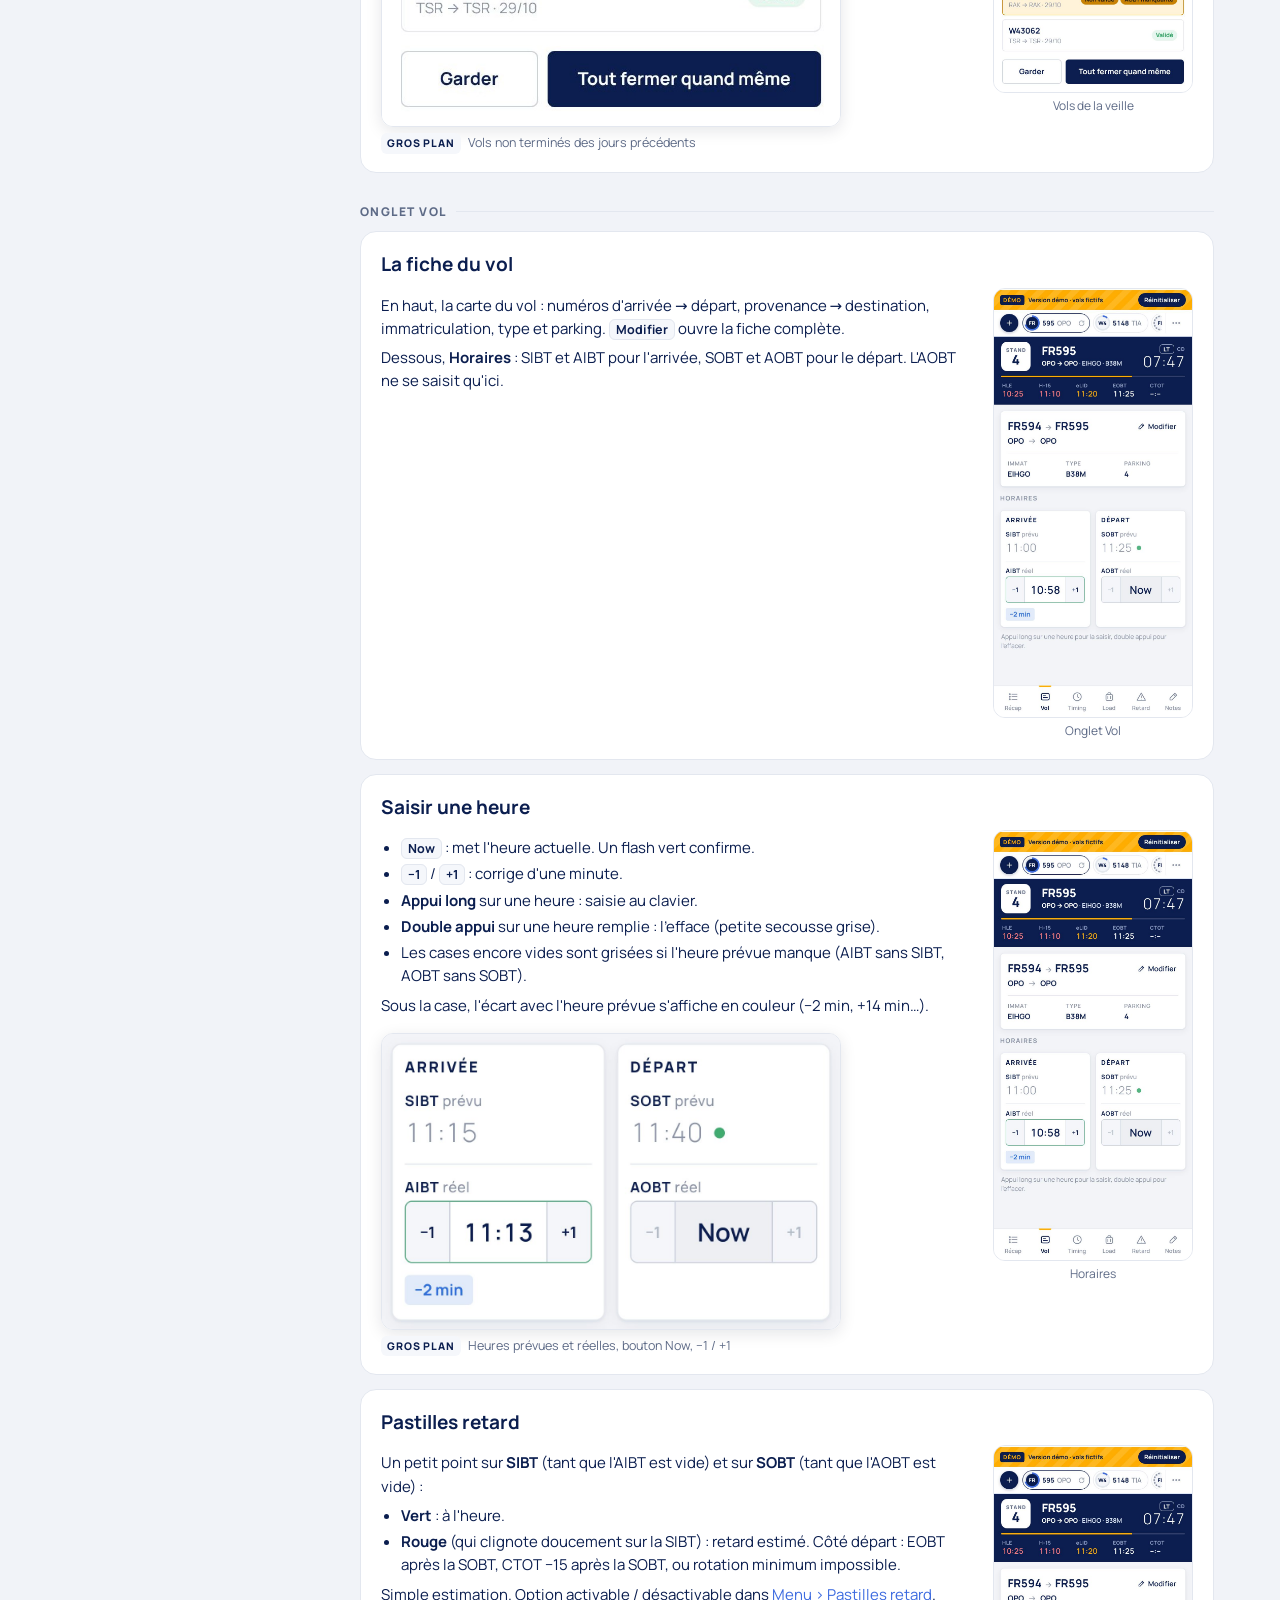
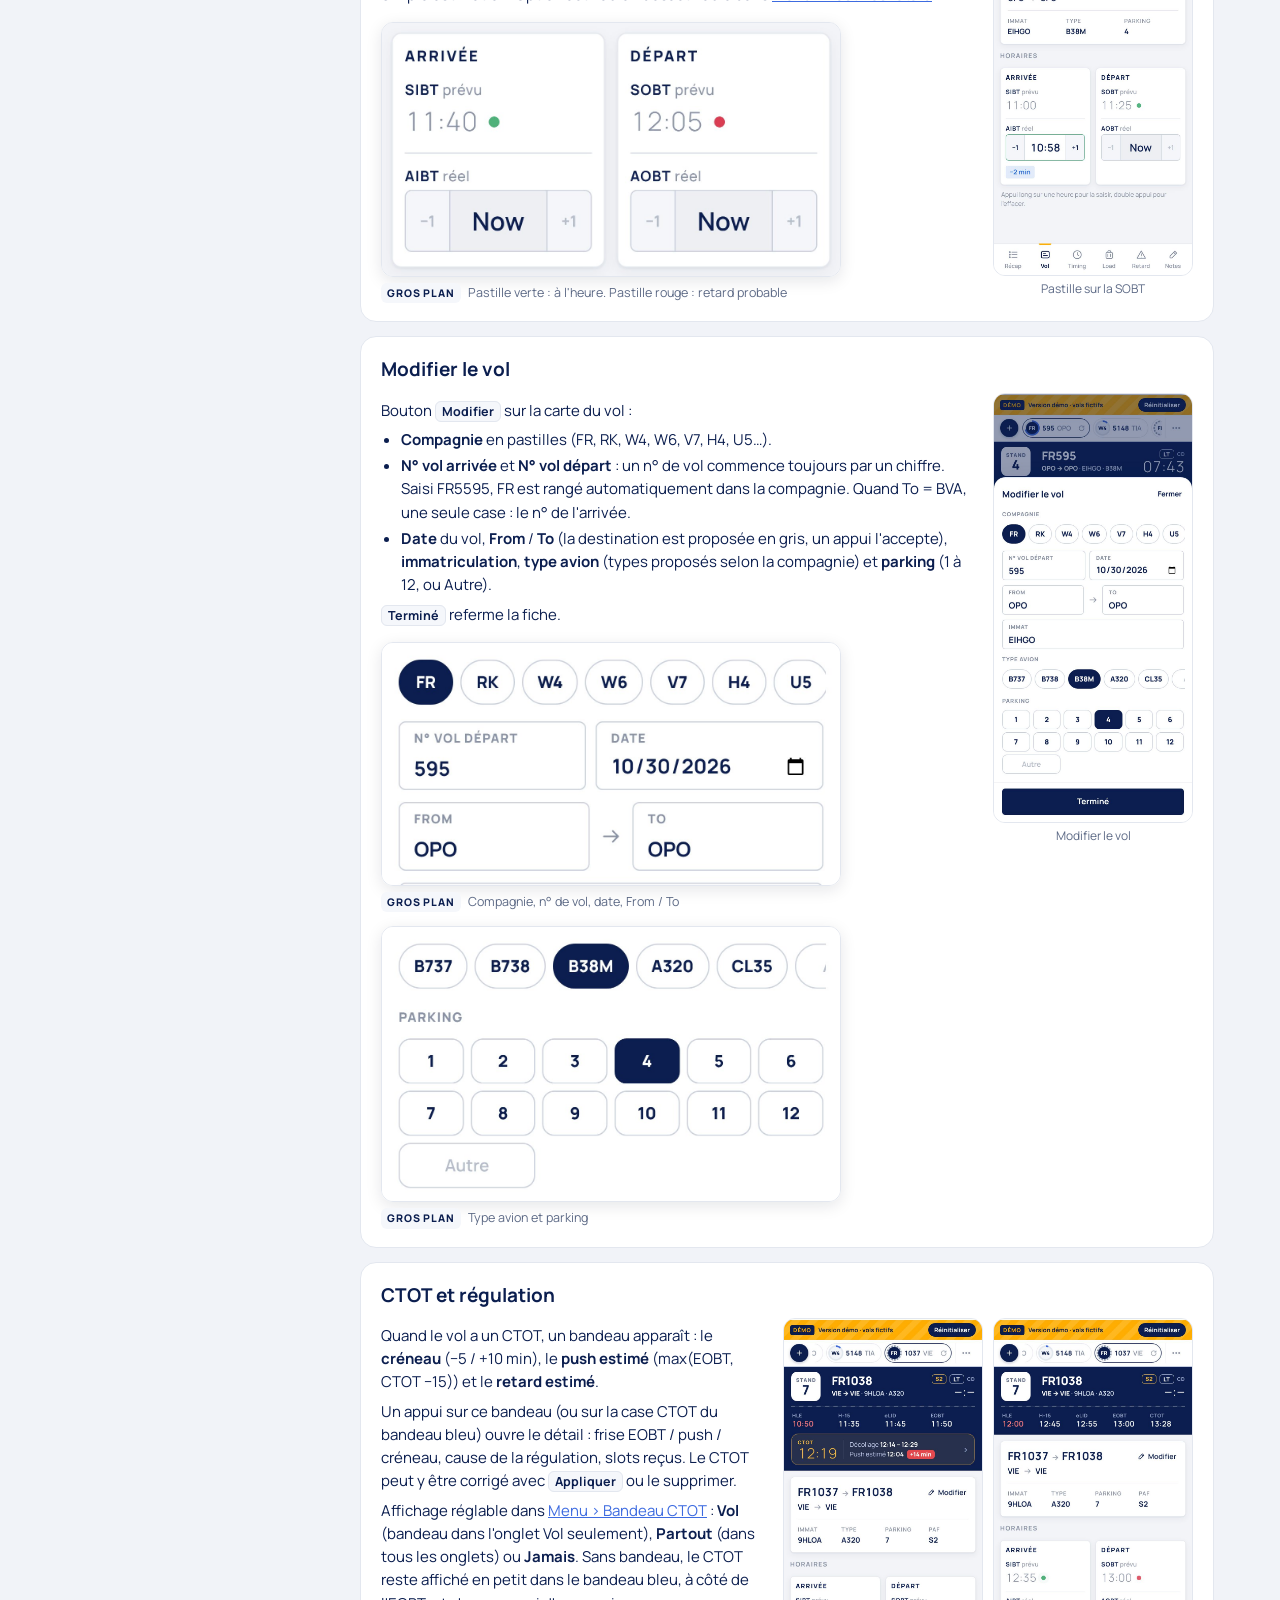
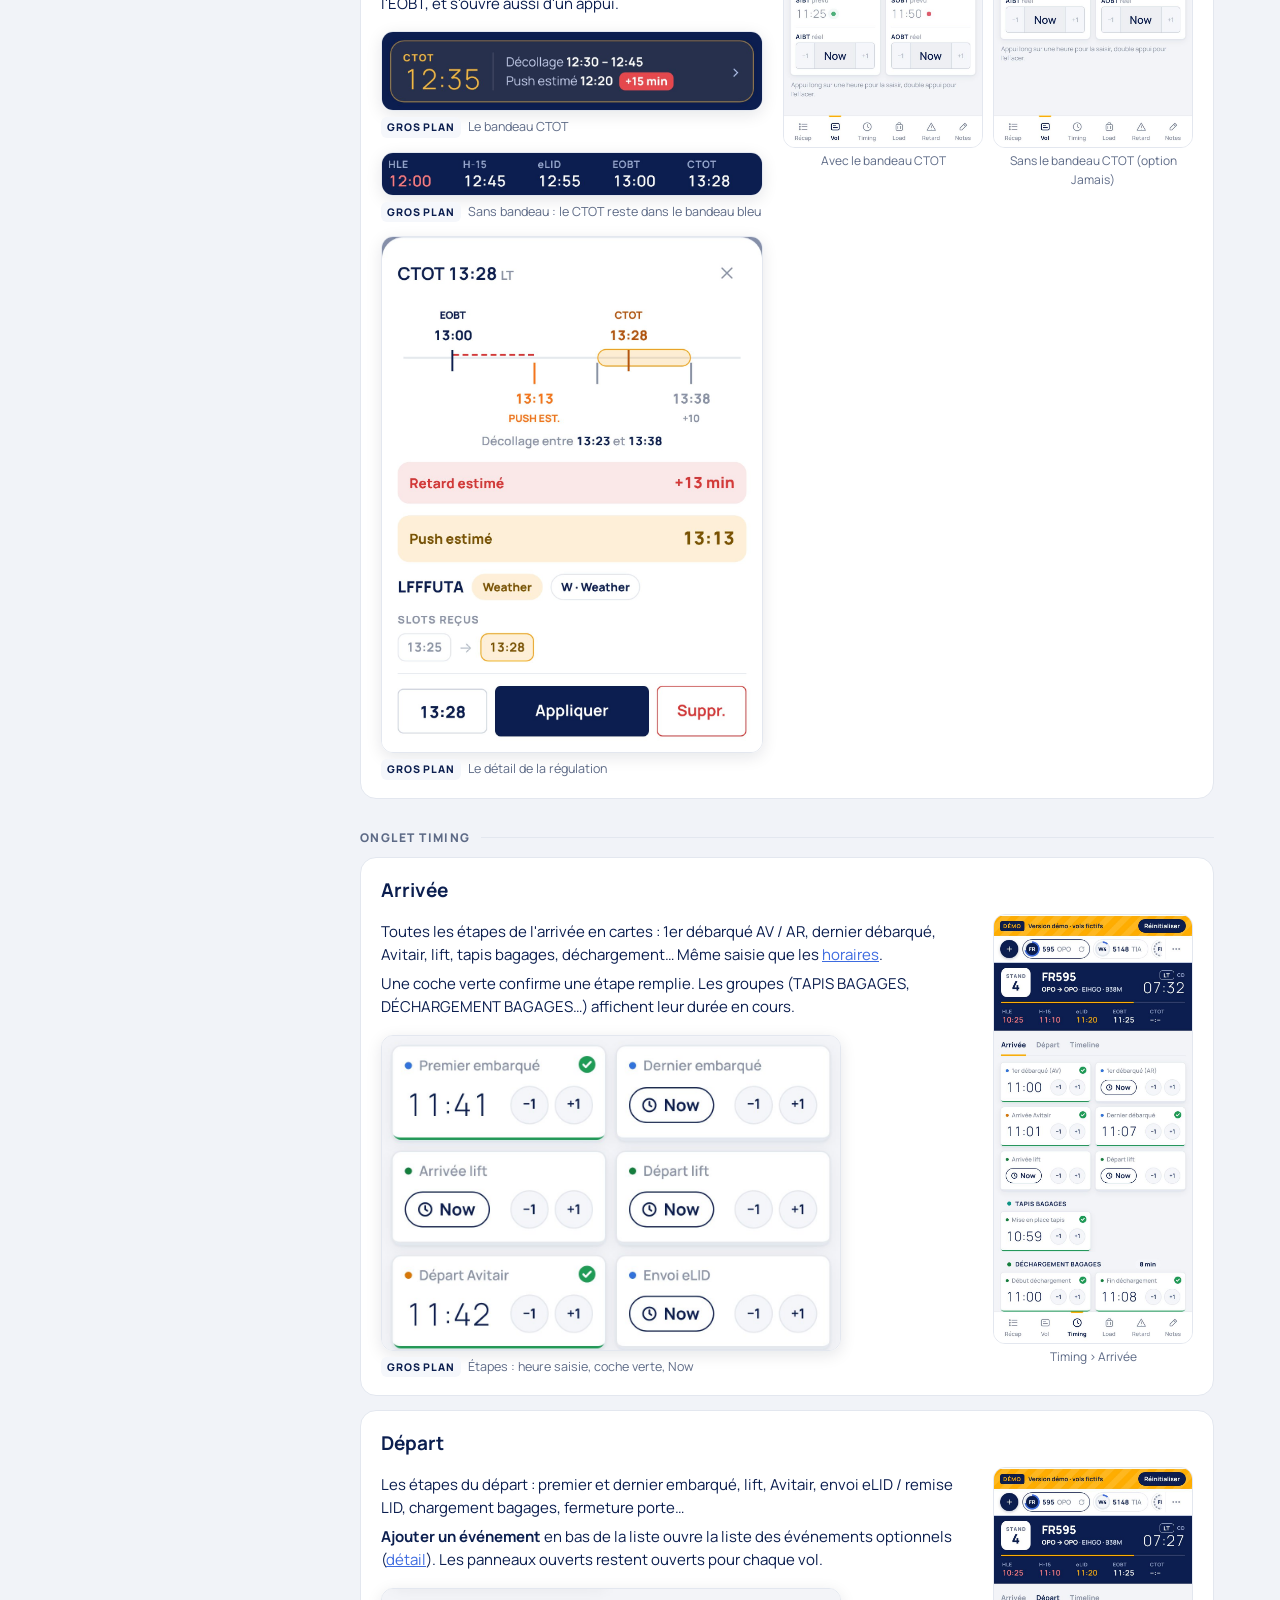
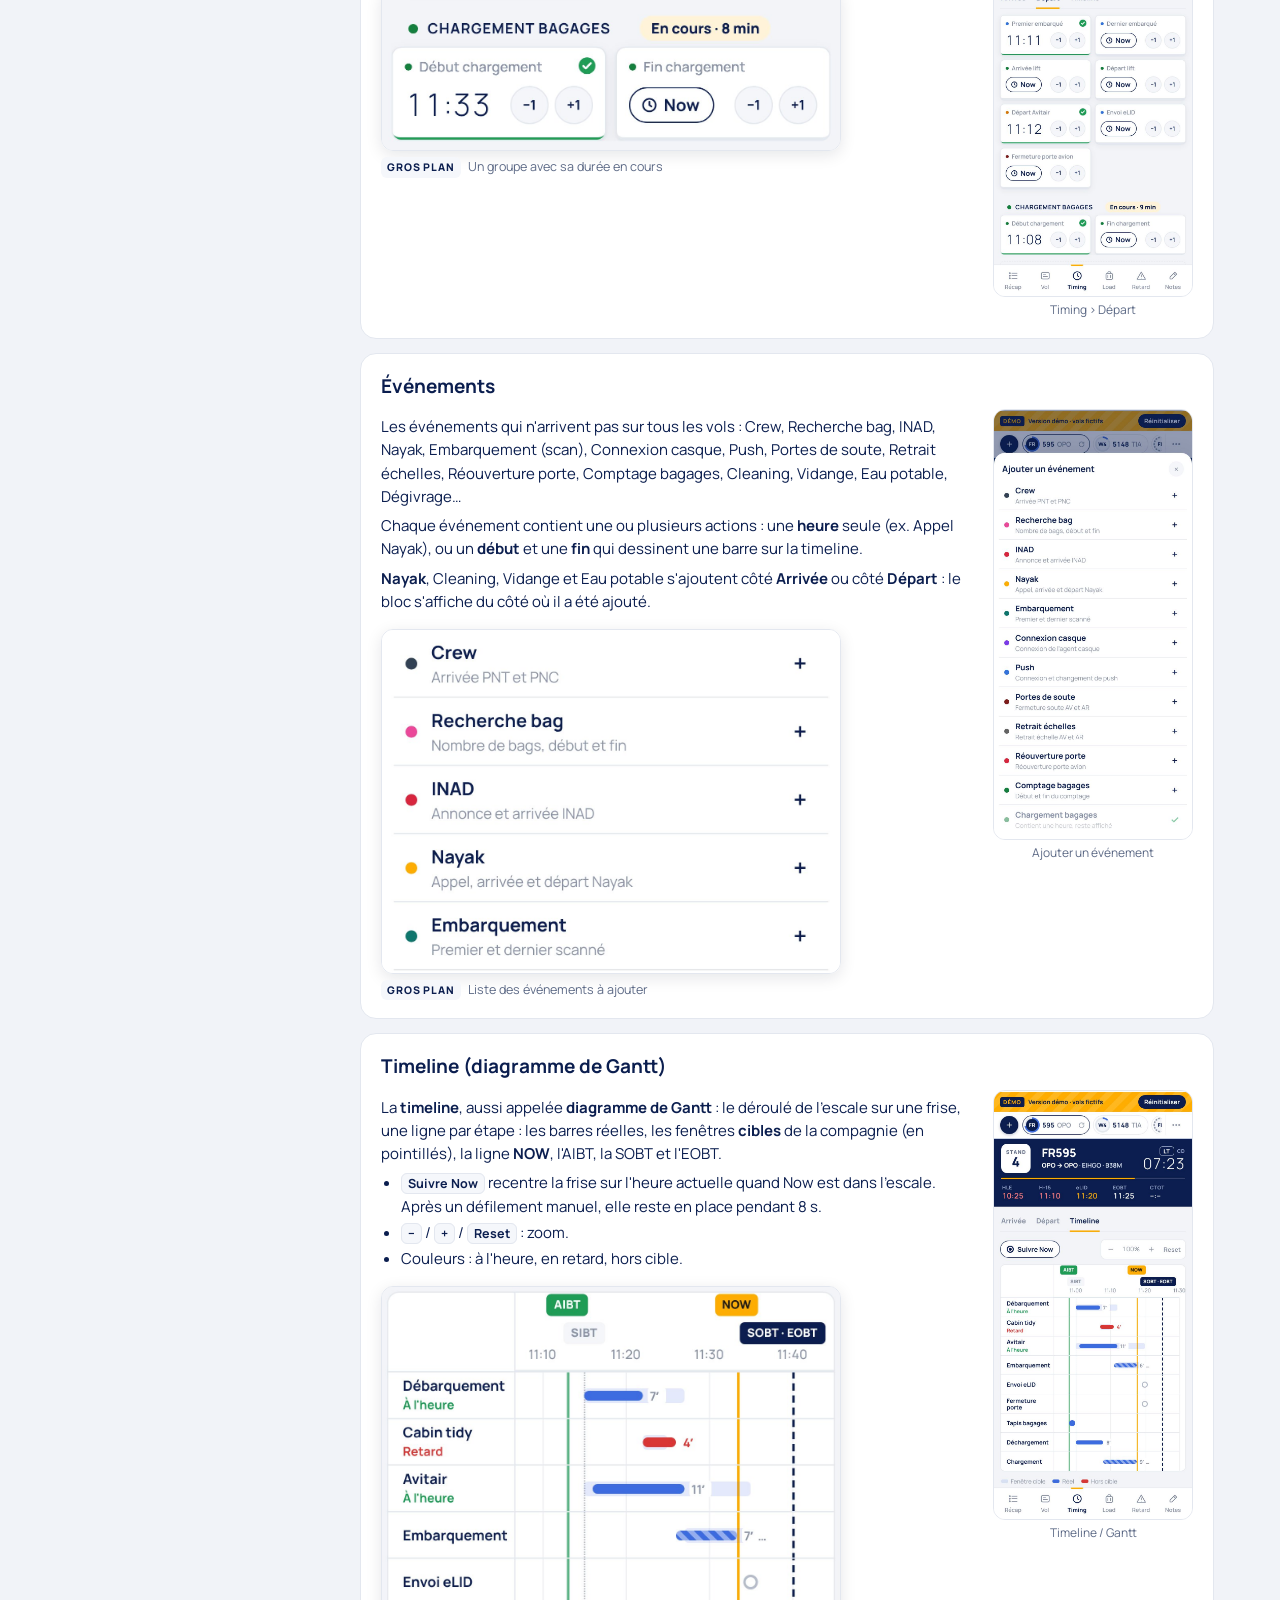
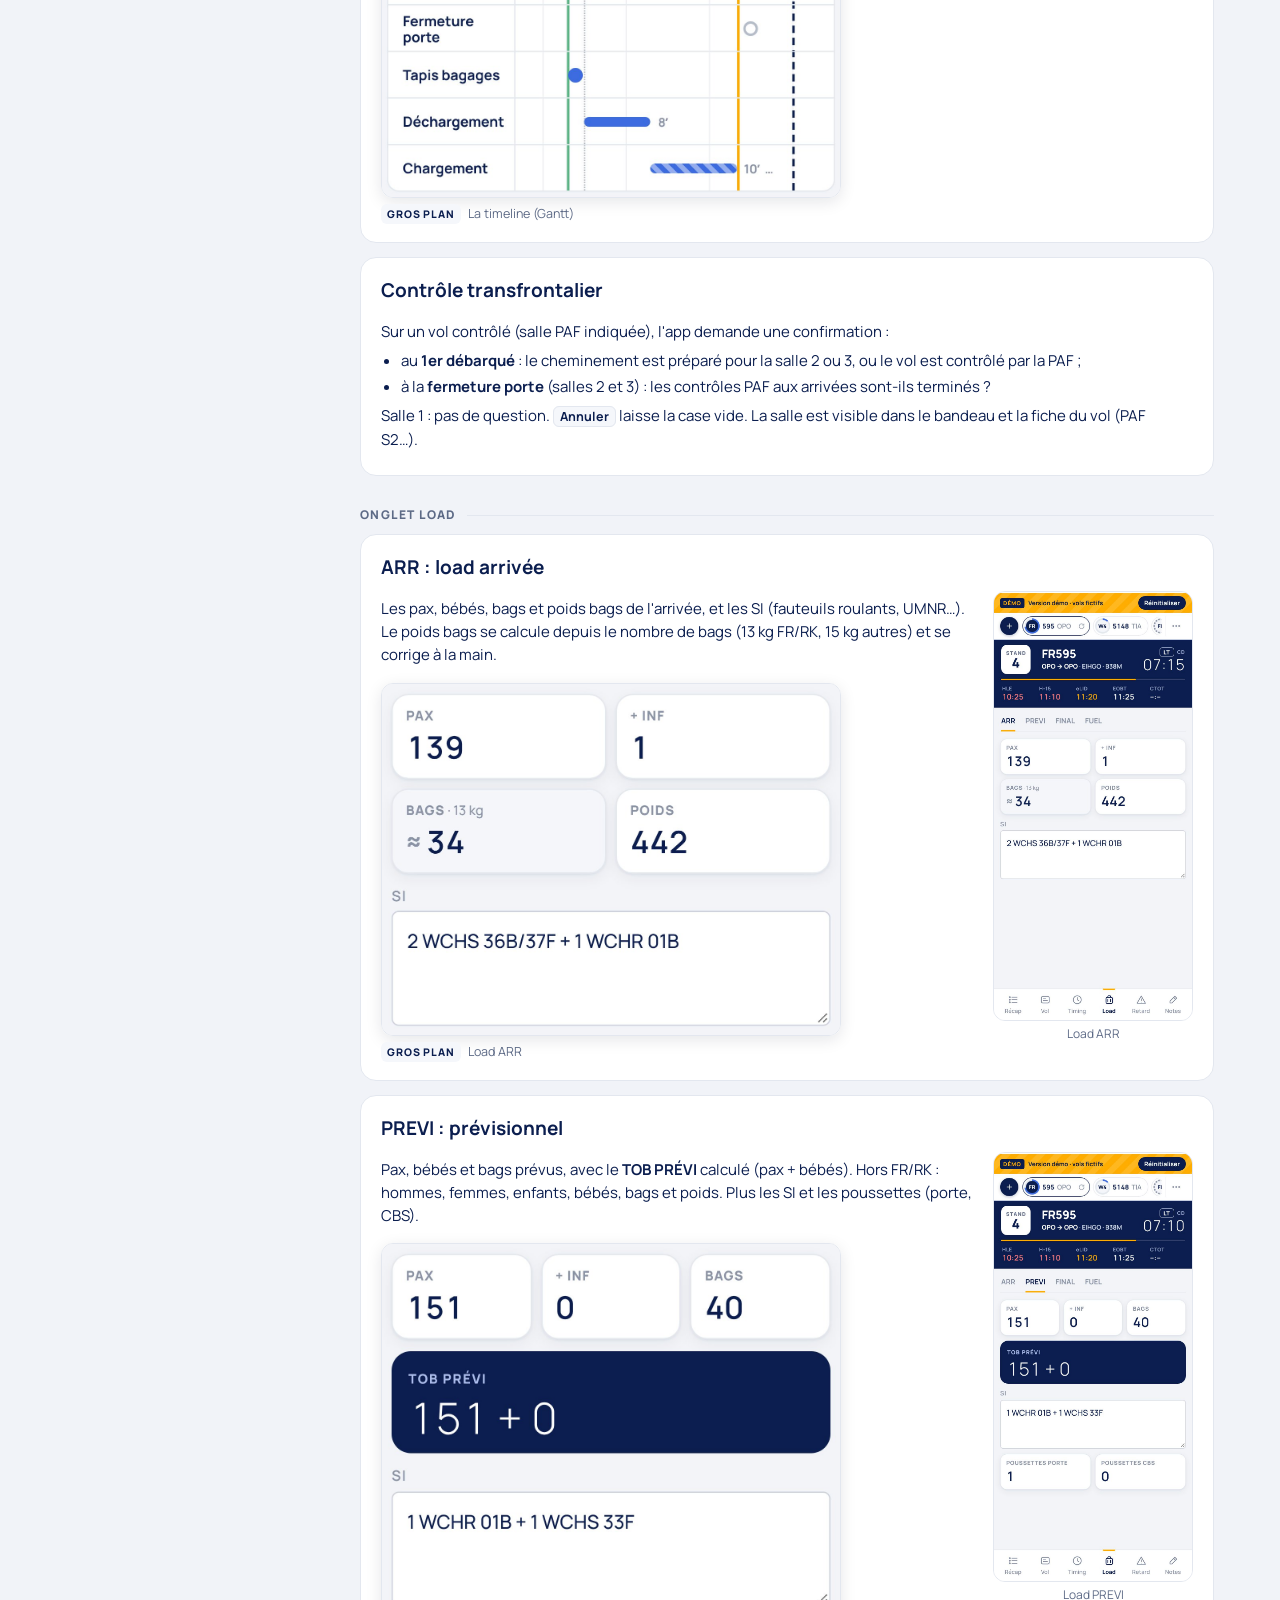
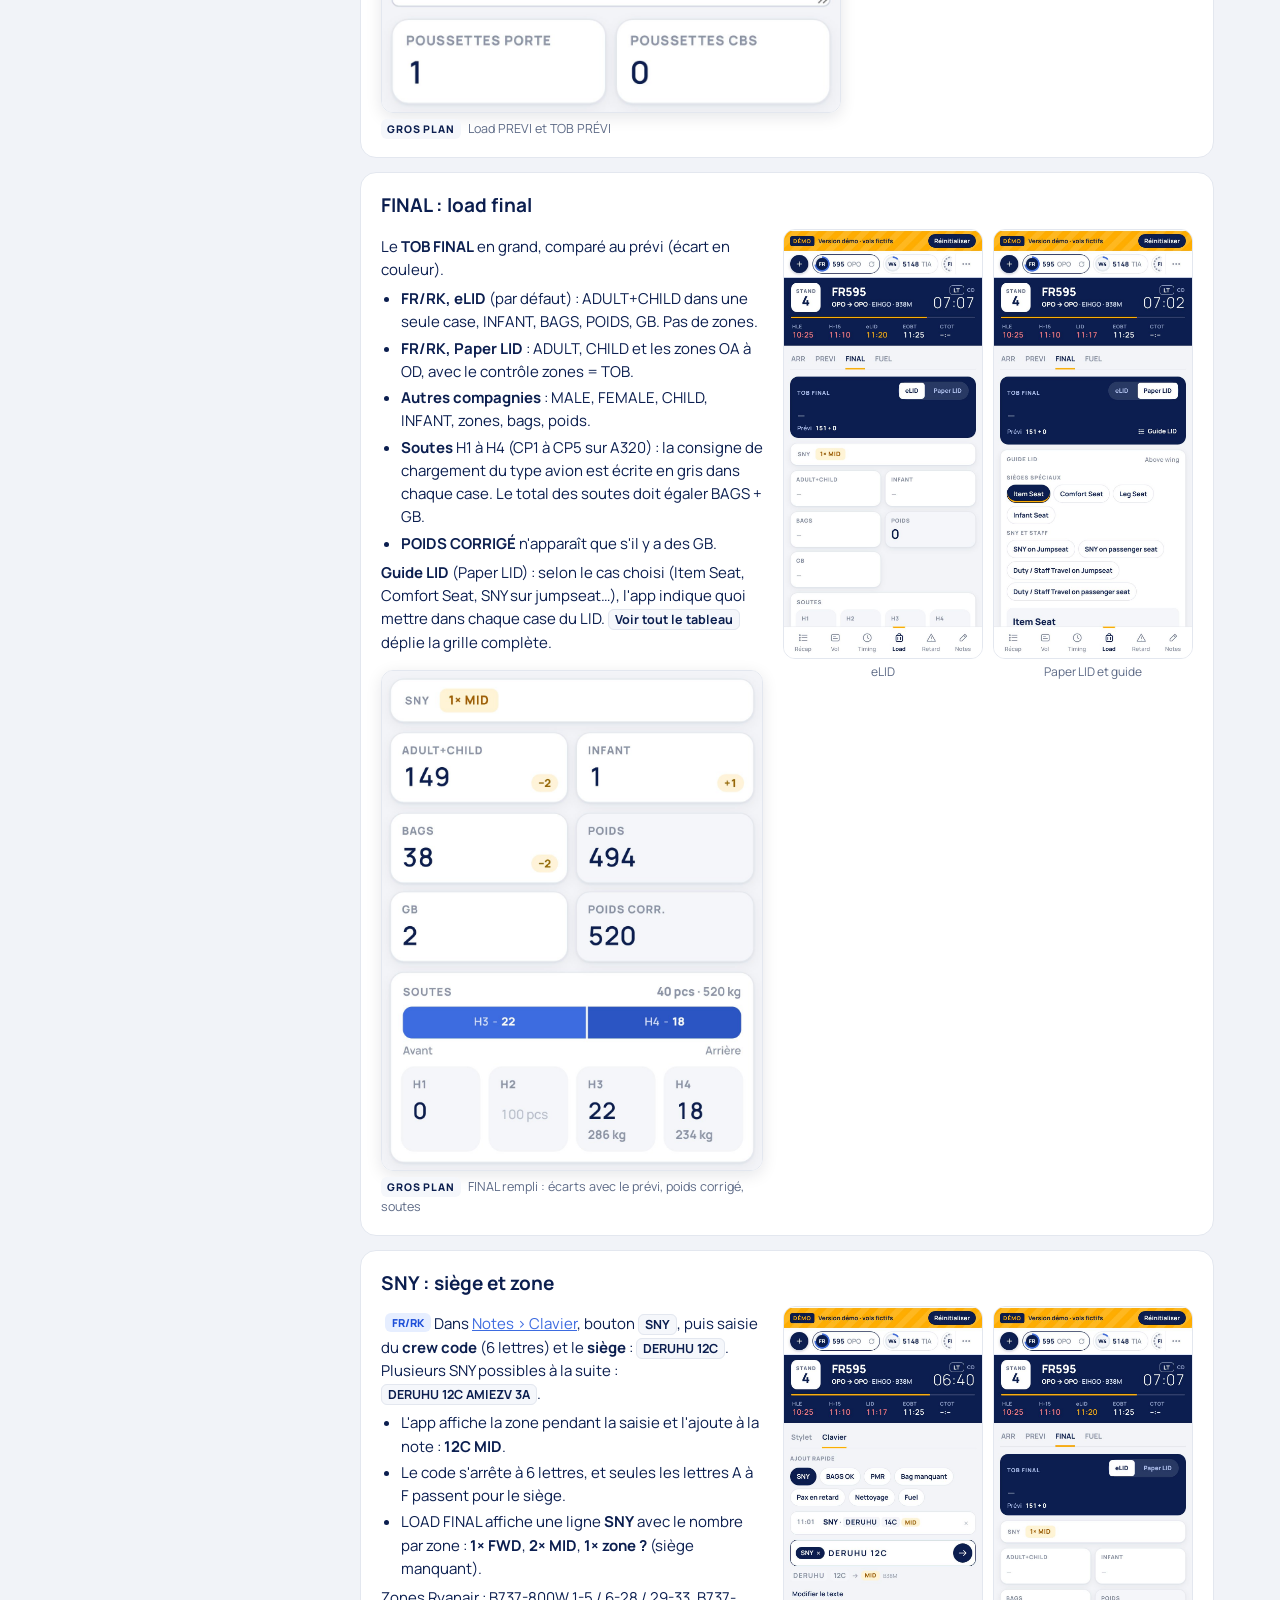
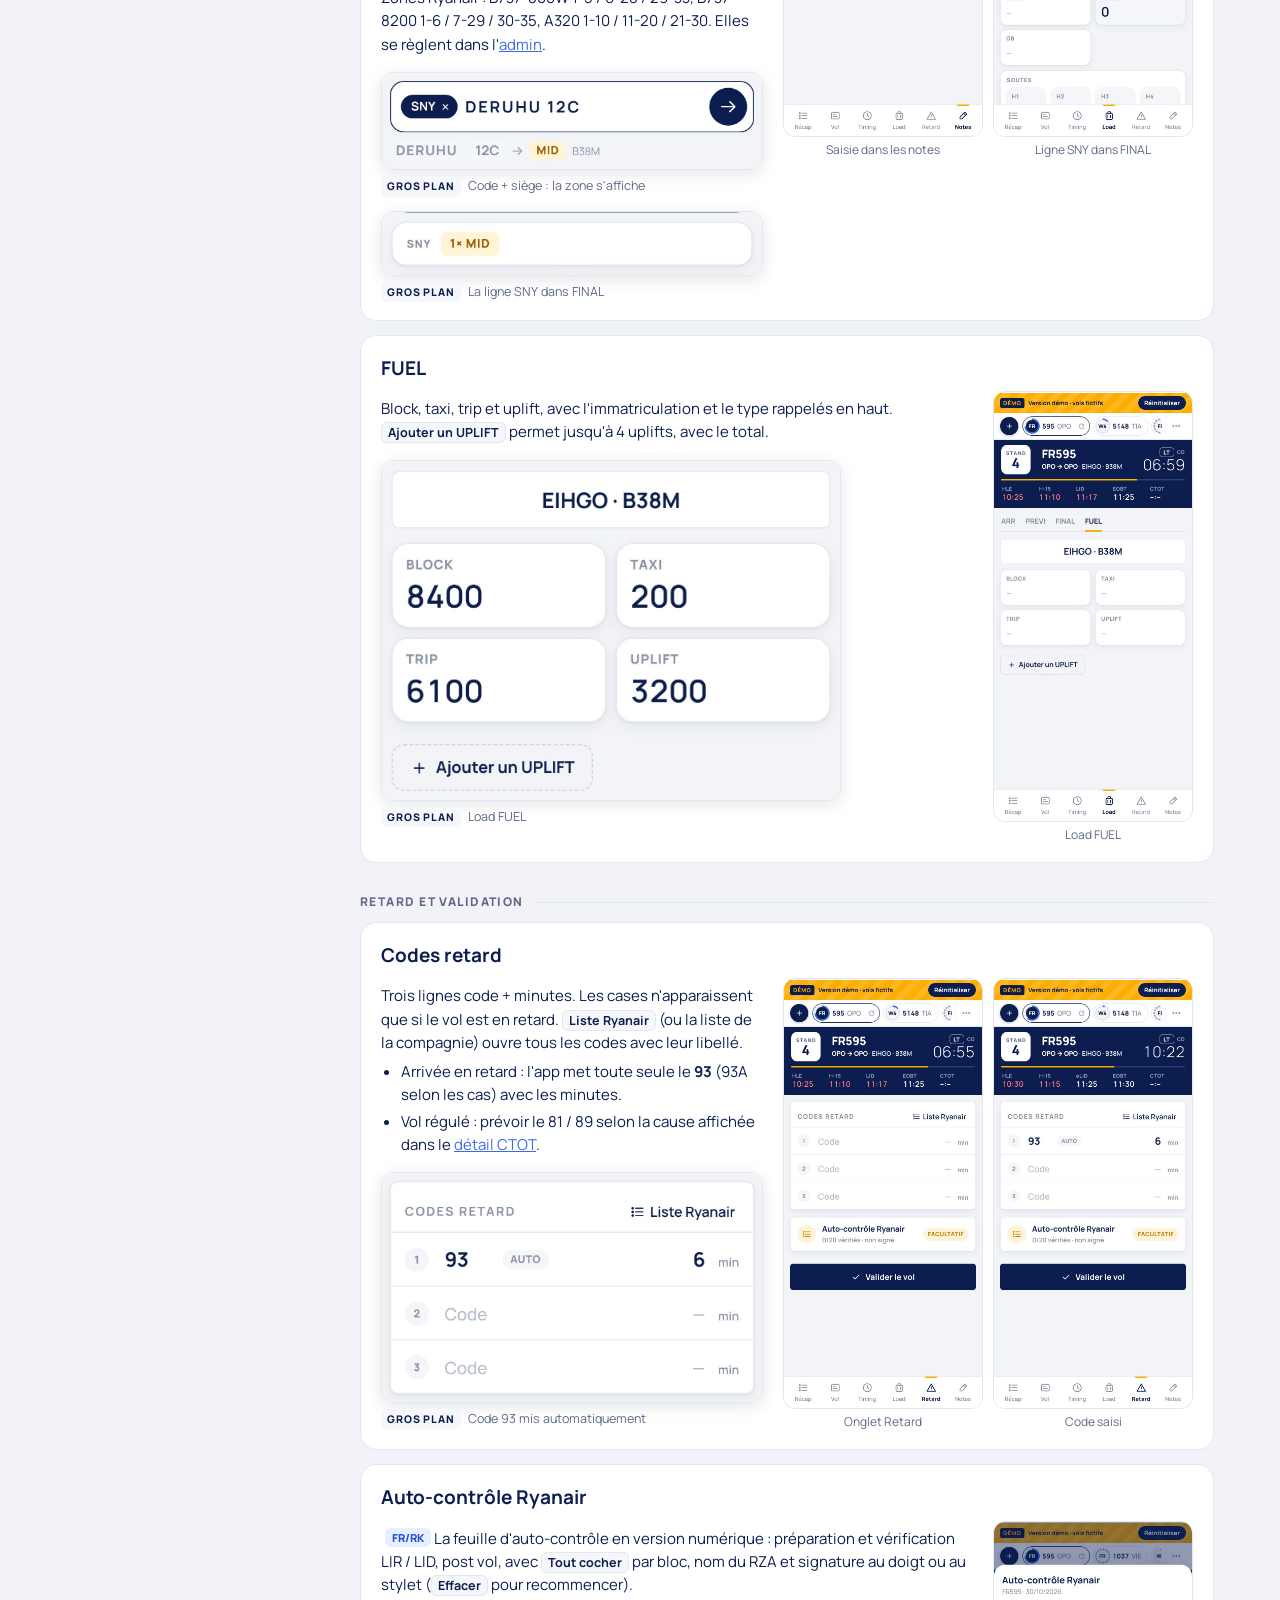
==== commit 8b548ed6: "v3.57: Nayak aussi dans les événements Arrivée (bloc du côté où il est ajouté) Co-Authored-By: Claud" ====
--- a/manuel.html
+++ b/manuel.html
@@ -251,7 +251,8 @@
 <p><b>Ajouter un événement</b> en bas de la liste ouvre la liste des événements optionnels (<a href="#evenements">détail</a>). Les panneaux ouverts restent ouverts pour chaque vol.</p>`],
 ['Onglet Timing','evenements','Événements',[I('evenements','Ajouter un événement')],`
 <p>Les événements qui n'arrivent pas sur tous les vols : Crew, Recherche bag, INAD, Nayak, Embarquement (scan), Connexion casque, Push, Portes de soute, Retrait échelles, Réouverture porte, Comptage bagages, Cleaning, Vidange, Eau potable, Dégivrage…</p>
-<p>Chaque événement contient une ou plusieurs actions : une <b>heure</b> seule (ex. Appel Nayak), ou un <b>début</b> et une <b>fin</b> qui dessinent une barre sur la timeline.</p>`],
+<p>Chaque événement contient une ou plusieurs actions : une <b>heure</b> seule (ex. Appel Nayak), ou un <b>début</b> et une <b>fin</b> qui dessinent une barre sur la timeline.</p>
+<p><b>Nayak</b>, Cleaning, Vidange et Eau potable s'ajoutent côté <b>Arrivée</b> ou côté <b>Départ</b> : le bloc s'affiche du côté où il a été ajouté.</p>`],
 ['Onglet Timing','timeline','Timeline (diagramme de Gantt)',[I('timing-timeline','Timeline / Gantt')],`
 <p>La <b>timeline</b>, aussi appelée <b>diagramme de Gantt</b> : le déroulé de l'escale sur une frise, une ligne par étape : les barres réelles, les fenêtres <b>cibles</b> de la compagnie (en pointillés), la ligne <b>NOW</b>, l'AIBT, la SOBT et l'EOBT.</p>
 <ul><li><span class="k">Suivre Now</span> recentre la frise sur l'heure actuelle quand Now est dans l'escale. Après un défilement manuel, elle reste en place pendant 8 s.</li>
